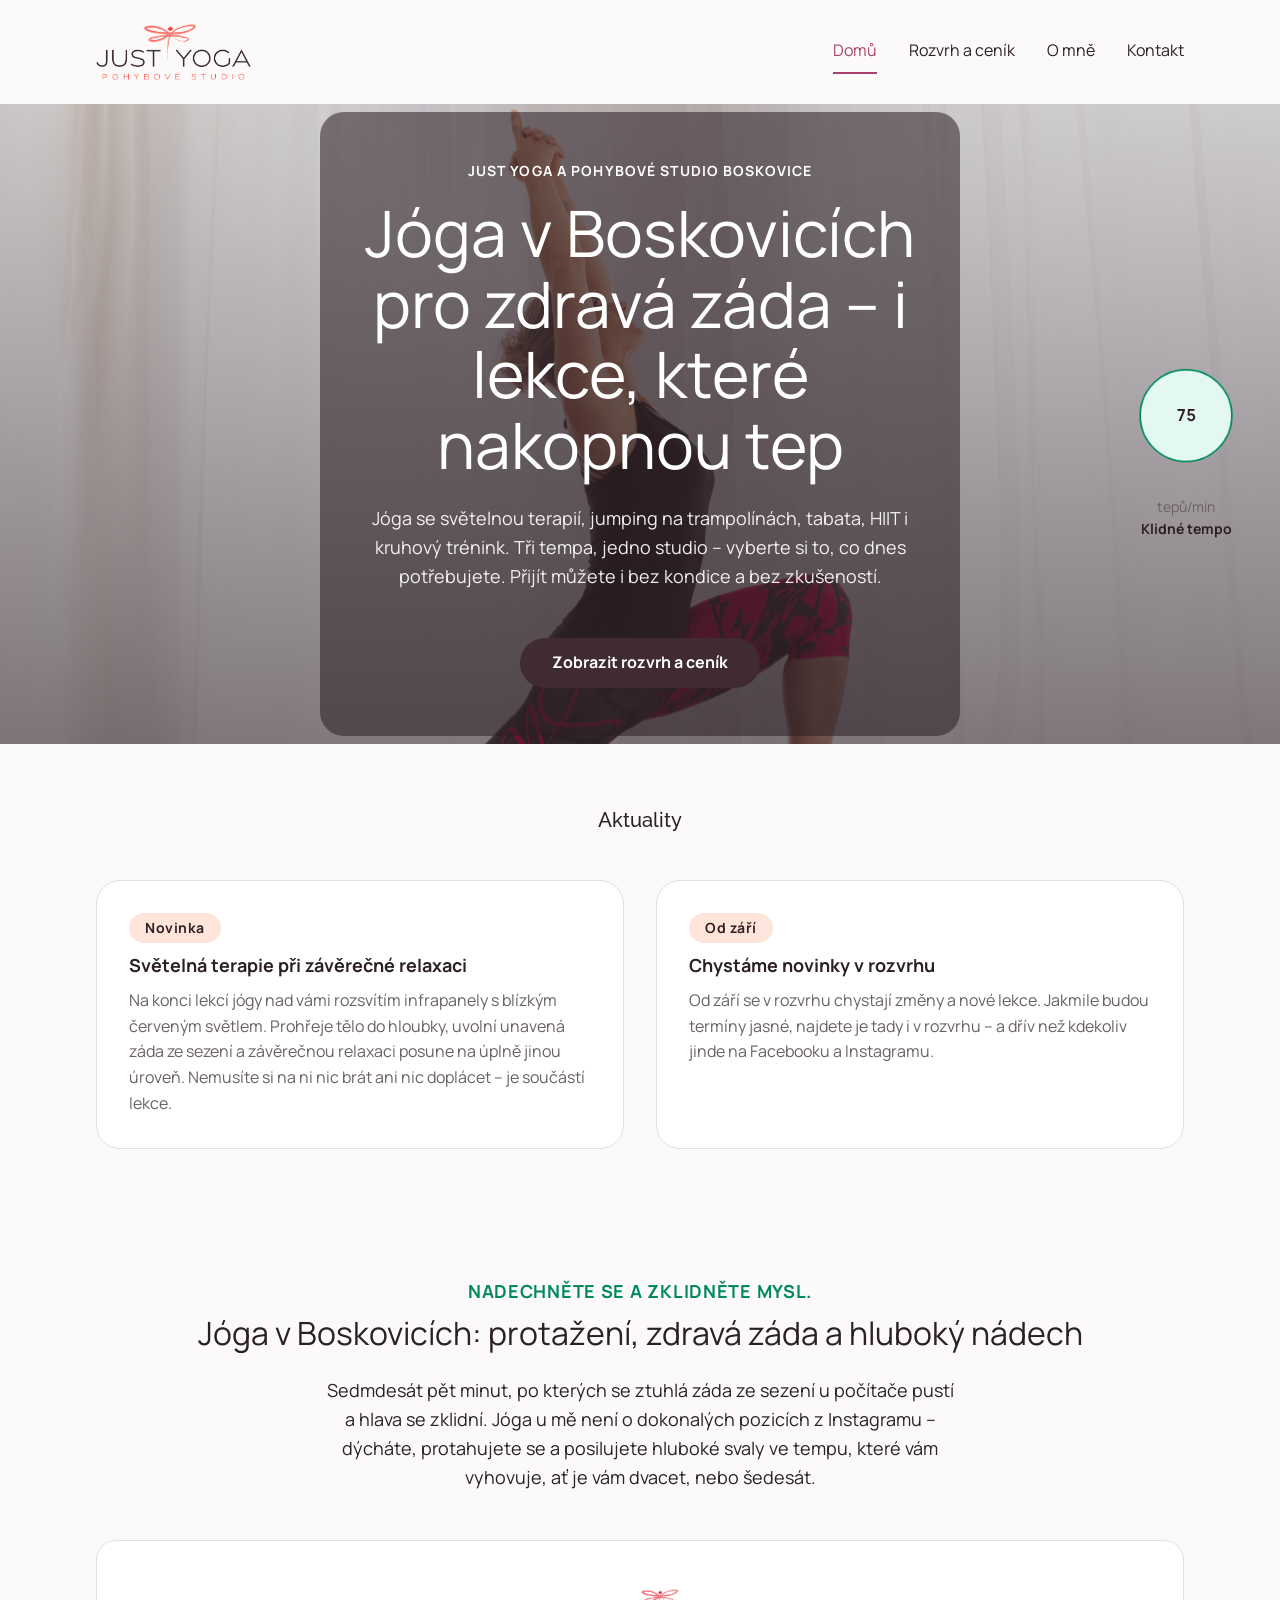
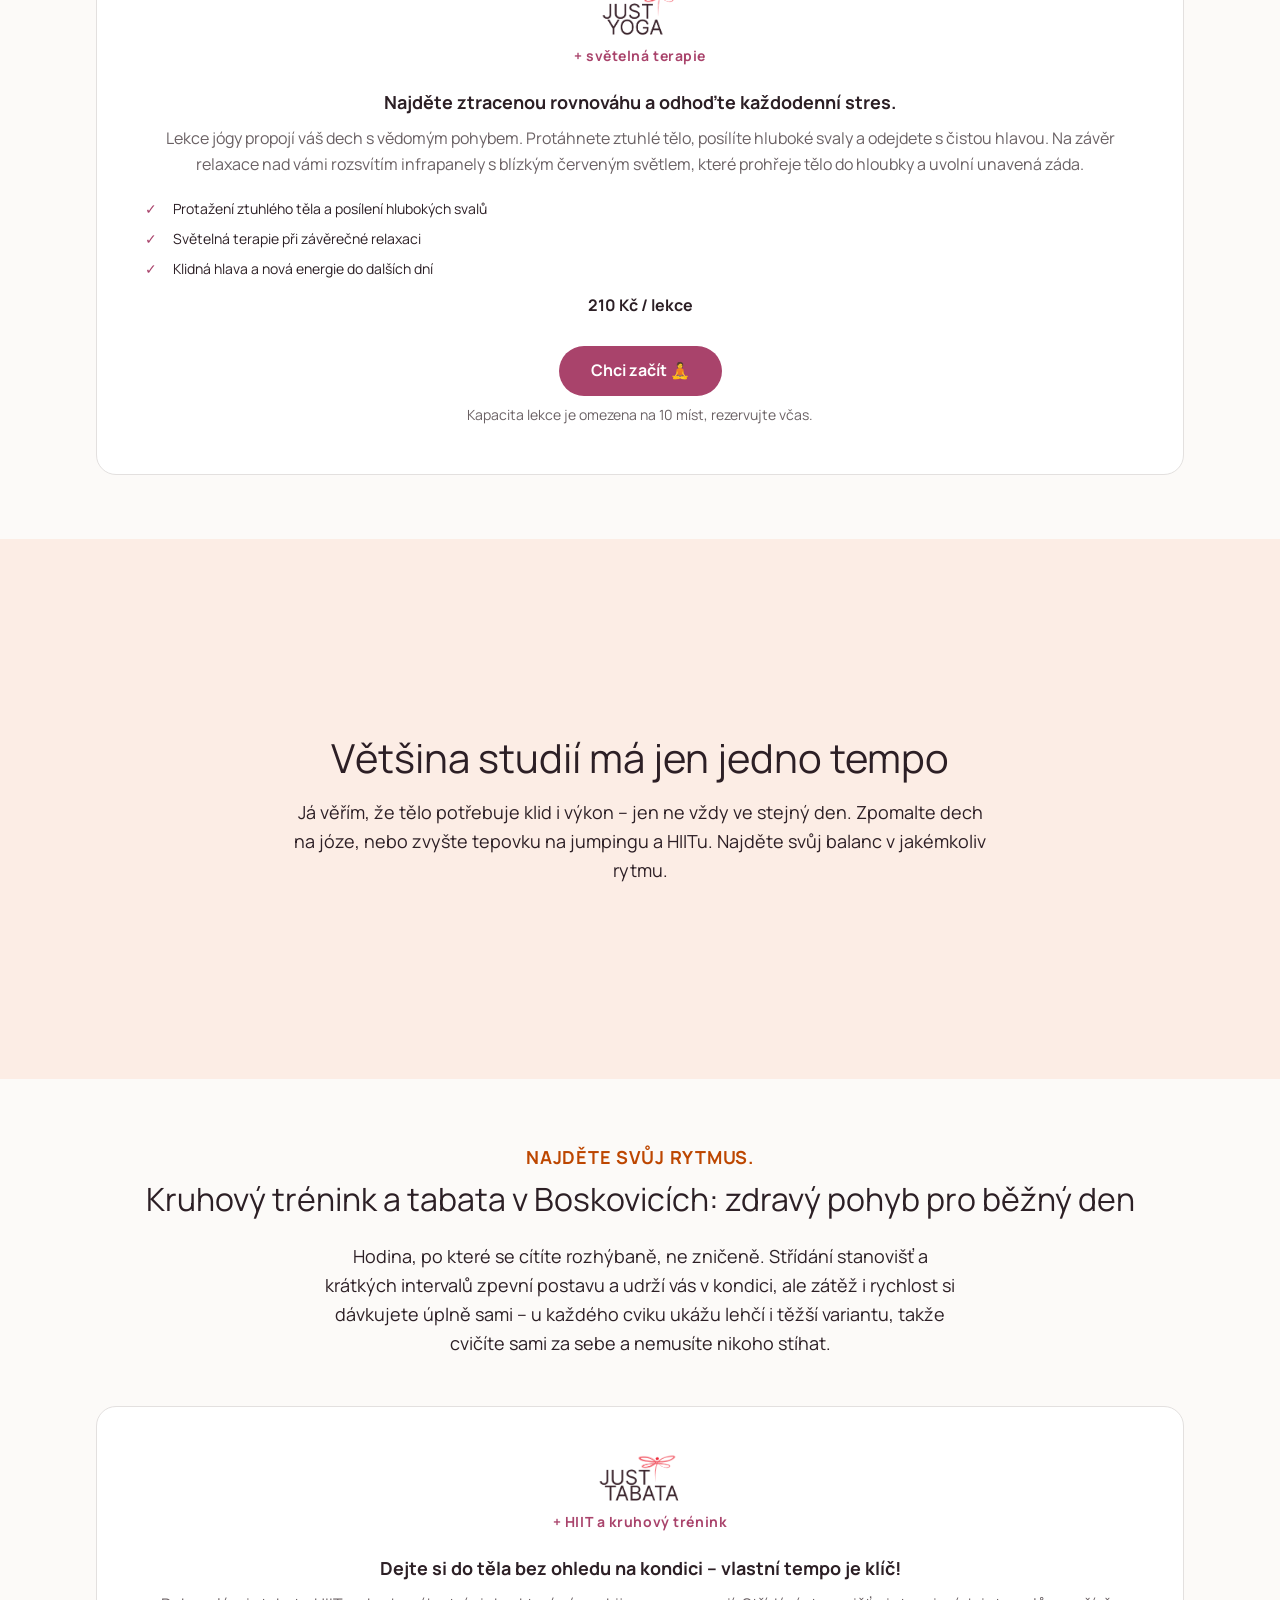
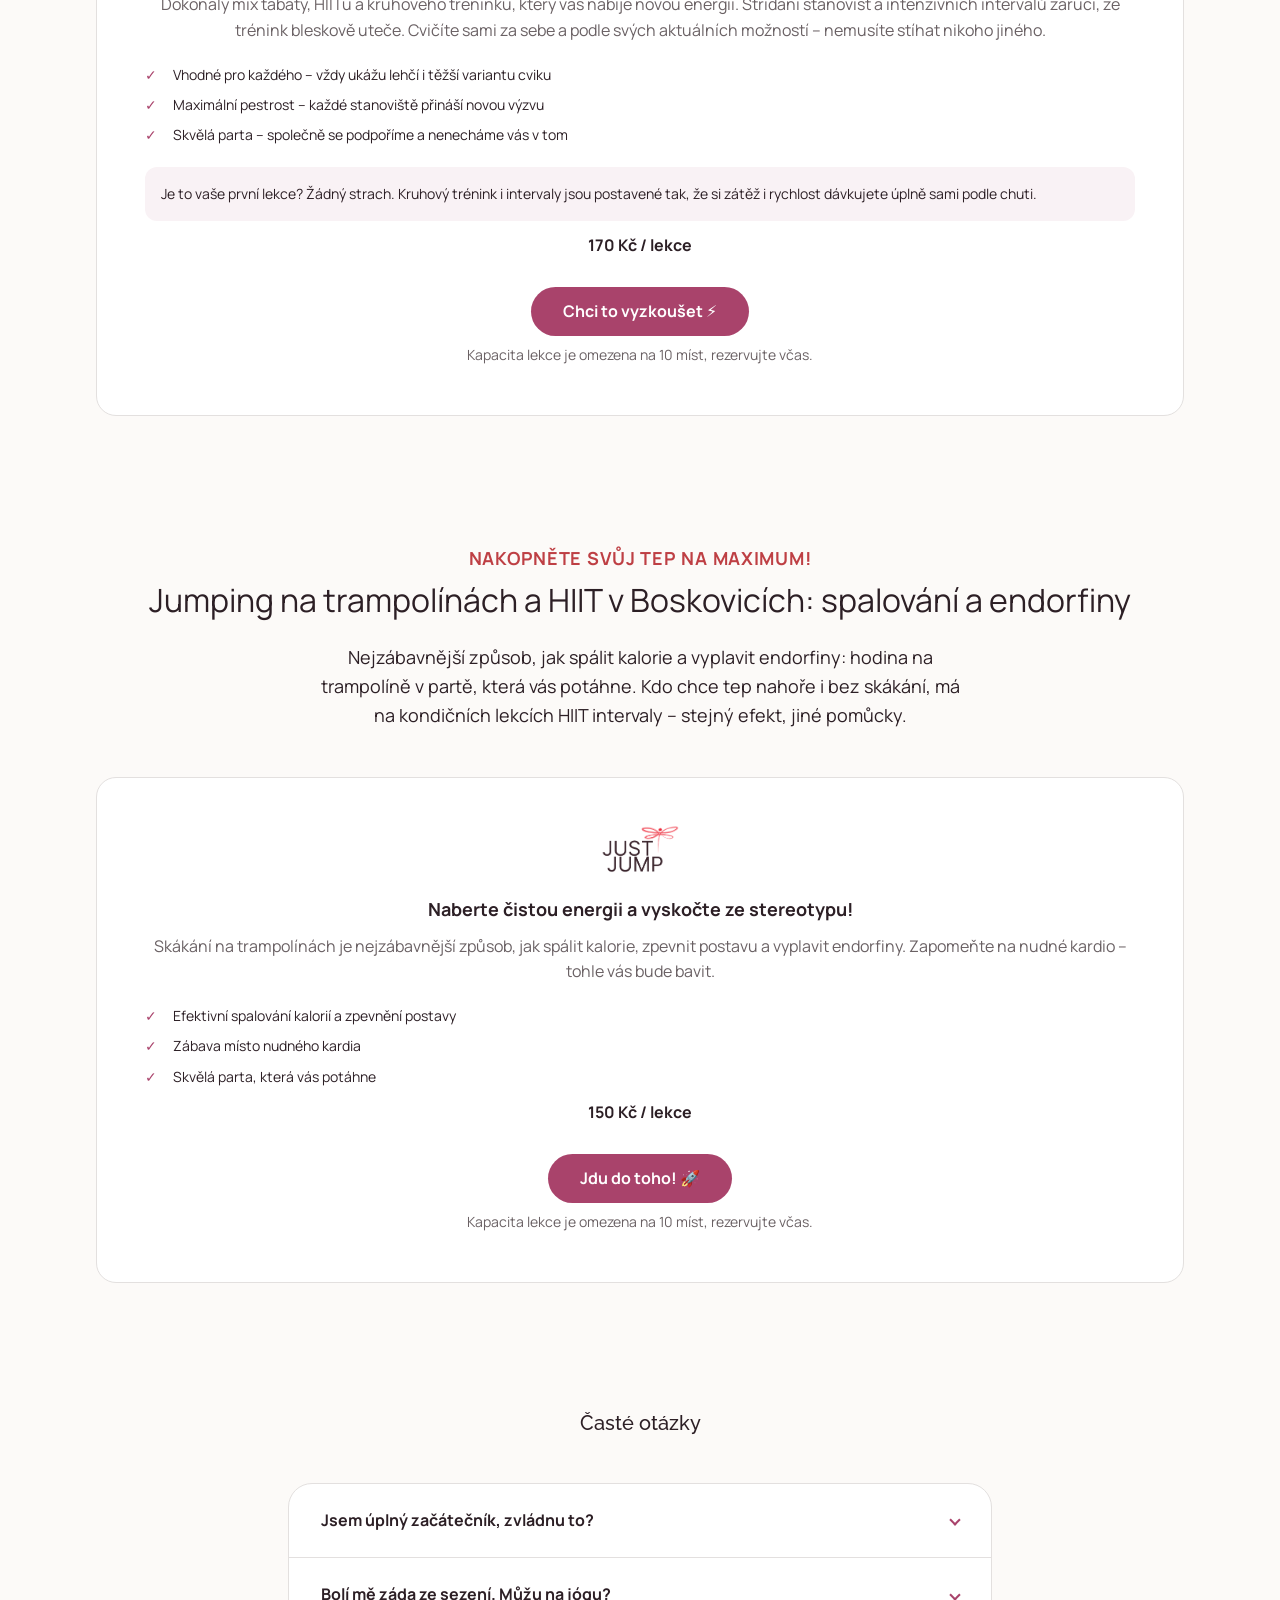
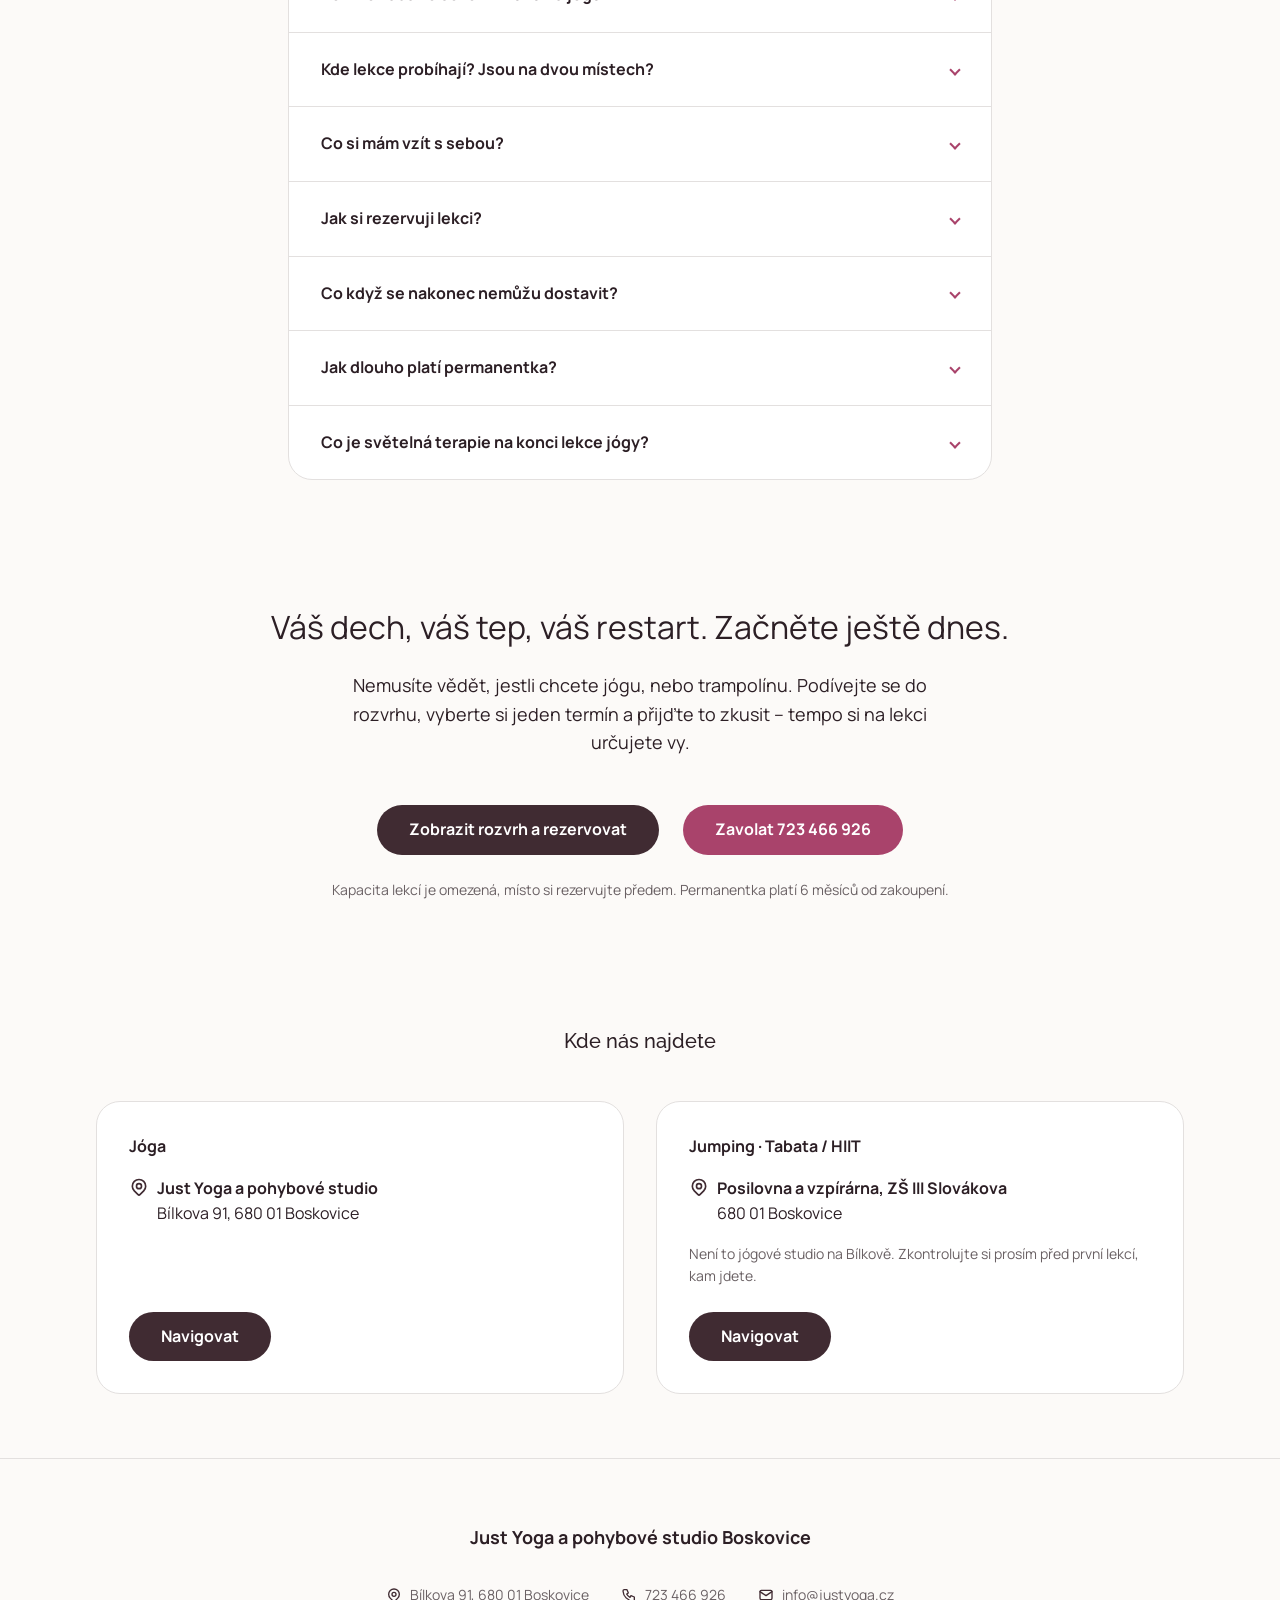
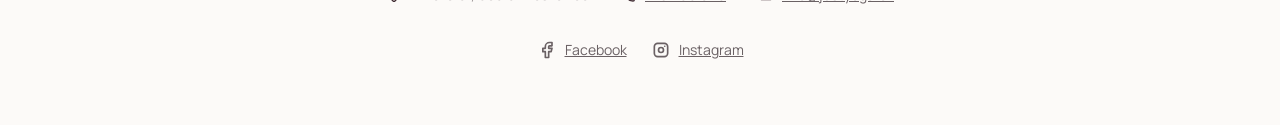
==== web/index.html @ 9da6299f "E2: náhledy pro sdílení, přepsané FAQ a popisné alt texty NÁHLEDY PRO SDÍLENÍ. Klientka je aktivní n" ====
<!DOCTYPE html>
<html lang="cs">
<head>
  <meta charset="UTF-8" />
  <meta name="viewport" content="width=device-width, initial-scale=1" />
  <title>Just Yoga Boskovice – Jóga, Jumping, Tabata</title>
  <meta name="description" content="Jóga se světelnou terapií, jumping na trampolínách, tabata, HIIT i kruhový trénink v Boskovicích. Lekce pro každou kondici i pro začátečníky." />
  <meta property="og:site_name" content="Just Yoga a pohybové studio Boskovice" />
  <!-- Náhled při sdílení. Klientka je aktivní na Facebooku i Instagramu
       a odkaz na web tam dosud vypadal jako holý text bez obrázku.
       og:image MUSÍ být absolutní URL — relativní Facebook ignoruje.
       ⚠️ PŘI NASAZENÍ: doména i cesta se změní (jako motiv skončí obrázek
       ve wp-content/themes/…, nebo se nahraje do Media Library).
       ⚠️ canonical a og:url tady schválně NEJSOU: finální slugy ve
       WordPressu nejsou známé (živý web má /rozvrh a /ceník zvlášť)
       a špatný canonical dokáže stránku vyřadit z indexu. Doplnit při
       nasazení spolu s 301 přesměrováním ze starých adres. -->
  <meta property="og:type" content="website" />
  <meta property="og:locale" content="cs_CZ" />
  <meta property="og:title" content="Just Yoga Boskovice – jóga, jumping a HIIT ve třech tempech" />
  <meta property="og:description" content="Tři tempa, jedno studio: jóga se světelnou terapií, jumping na trampolínách a HIIT v Boskovicích. Vyberte si podle toho, co dnes potřebujete." />
  <meta property="og:image" content="https://justyoga.cz/assets/images/og-default.png" />
  <meta property="og:image:width" content="1200" />
  <meta property="og:image:height" content="630" />
  <meta property="og:image:alt" content="Lenka Nahodilová v jógové pozici, logo Just Yoga Boskovice a tři tepové zóny" />
  <meta name="twitter:card" content="summary_large_image" />
  <link rel="icon" href="assets/images/favicon-32.png" sizes="32x32" type="image/png" />
  <link rel="icon" href="assets/images/favicon-512.png" sizes="512x512" type="image/png" />
  <link rel="apple-touch-icon" href="assets/images/apple-touch-icon.png" />
  <!-- Raleway 300 nese H1, tedy LCP text stránky. Bez preloadu ho prohlížeč
       objeví až po vyhodnocení CSS (měřeno: start ~49 ms). Dva soubory, ne
       jeden: české nadpisy potřebují latin i latin-ext subset. crossorigin
       je povinné i pro same-origin fonty — bez něj se preload zahodí
       a soubor se stáhne dvakrát. -->
  <link rel="preload" href="assets/fonts/raleway-latin-300-normal.woff2" as="font" type="font/woff2" crossorigin />
  <link rel="preload" href="assets/fonts/raleway-latin-ext-300-normal.woff2" as="font" type="font/woff2" crossorigin />
  <link rel="stylesheet" href="css/fonts.css" />
  <link rel="stylesheet" href="css/tokens.css" />
  <link rel="stylesheet" href="css/base.css" />
  <link rel="stylesheet" href="css/layout.css" />
  <script type="module" src="js/main.js"></script>
  <script type="module" src="js/seo.js"></script>
  <script type="module" src="js/pages/home.js"></script>
</head>
<body>
  <site-header></site-header>

  <!-- Homepage je scroll-story o třech tempech studia. Sekce s atributem
       data-hr-zone jsou přímé děti <main> a vyplňují ho beze zbytku, takže
       mezi zónami není mezera, ve které by tep "nebyl doma". Pořadí, tempa,
       barvy i texty zón žijí v js/data/zones.js — tady je jen kostra. -->
  <main id="main" tabindex="-1">
    <section class="zone" data-hr-zone="calm">
      <div class="hero">
        <img class="hero__image" src="assets/images/lenka-hero.jpg" alt="Lenka Nahodilová při cvičení jógy" />
        <div class="hero__scrim"></div>
        <div class="hero__content">
          <p class="hero__kicker">Just Yoga a pohybové studio Boskovice</p>
          <h1>Jóga v Boskovicích pro zdravá záda – i lekce, které nakopnou tep</h1>
          <p class="hero__tagline">
            Jóga se světelnou terapií, jumping na trampolínách, tabata, HIIT
            i kruhový trénink. Tři tempa, jedno studio – vyberte si to, co dnes
            potřebujete. Přijít můžete i bez kondice a bez zkušeností.
          </p>
          <cta-button href="rozvrh-cenik.html" label="Zobrazit rozvrh a ceník"></cta-button>
        </div>
      </div>

      <!-- Aktuality i časté otázky začínají skryté a odkrývá je
           js/pages/home.js, jen když pro ně existuje obsah (news.js / faq.js) —
           vyprázdnění dat tak nenechá na stránce osamocený nadpis. -->
      <section class="section page-shell" data-news-section hidden>
        <h3 class="section-heading">Aktuality</h3>
        <news-board data-news-board></news-board>
      </section>

      <div class="section page-shell zone__body">
        <p class="zone__slogan" data-zone-slogan></p>
        <h2 class="zone__heading" data-zone-heading></h2>
        <p class="zone__intro lede" data-zone-intro></p>
        <div class="activities-grid" data-zone-grid></div>
      </div>
    </section>

    <!-- Most. Tep tady poprvé zrychlí (75 → 100) a tenhle text vysvětlí,
         proč se kolečko dalo do pohybu — proto stojí přesně mezi klidnou
         a rozpohybovanou zónou, ne na konci stránky. -->
    <section class="zone zone--bridge" data-hr-zone="bridge">
      <div class="section page-shell zone__body">
        <h2 class="zone__heading zone__heading--bridge" data-zone-heading></h2>
        <p class="zone__body-text" data-zone-body></p>
      </div>
    </section>

    <section class="zone" data-hr-zone="move">
      <div class="section page-shell zone__body">
        <p class="zone__slogan" data-zone-slogan></p>
        <h2 class="zone__heading" data-zone-heading></h2>
        <p class="zone__intro lede" data-zone-intro></p>
        <div class="activities-grid" data-zone-grid></div>
      </div>
    </section>

    <section class="zone" data-hr-zone="burn">
      <div class="section page-shell zone__body">
        <p class="zone__slogan" data-zone-slogan></p>
        <h2 class="zone__heading" data-zone-heading></h2>
        <p class="zone__intro lede" data-zone-intro></p>
        <div class="activities-grid" data-zone-grid></div>
      </div>
    </section>

    <!-- Závěrečná zóna: tep se ustálí a stránka nabídne, co dělat dál.
         FAQ je tady schválně — odpovídá na námitky těsně před rezervací
         a zároveň dává doběhu tepu ze 170 dost prostoru, aby vypadal jako
         zklidnění, ne jako porucha. -->
    <section class="zone zone--cta" data-hr-zone="cta">
      <section class="section page-shell" data-faq-section hidden>
        <h3 class="section-heading">Časté otázky</h3>
        <faq-list data-faq-list></faq-list>
      </section>

      <div class="section page-shell zone__body cta-final">
        <h2 class="zone__heading" data-zone-heading></h2>
        <p class="zone__intro lede" data-zone-intro></p>
        <div class="cta-actions">
          <cta-button href="rozvrh-cenik.html" label="Zobrazit rozvrh a rezervovat"></cta-button>
          <cta-button data-cta-phone variant="accent"></cta-button>
        </div>
        <p class="section-note" data-cta-note></p>
      </div>

      <!-- Adresa a navigace přímo v závěrečném CTA, jak si přála klientka.
           Dvě karty proto, že studio má dvě místa — viz komentář
           v js/data/venues.js. -->
      <div class="section page-shell">
        <h3 class="section-heading">Kde nás najdete</h3>
        <studio-venues data-studio-venues></studio-venues>
      </div>
    </section>
  </main>

  <site-footer></site-footer>

  <!-- MUSÍ zůstat přímým potomkem <body>: position: fixed se zasekne uvnitř
       předka s transform, filter nebo contain, což je reálné riziko, jakmile
       tenhle web obalí WordPress motiv. Viz komentář v komponentě. -->
  <heart-rate-meter></heart-rate-meter>
</body>
</html>
---- web/css/fonts.css ----
/* Self-hosted brand fonts — Raleway (headings) + Manrope (body), as required
   by content/brandbook-lenka-web.json.

   Self-hosted rather than loaded from the Google Fonts CDN on purpose: no
   third-party request at runtime (no GDPR question about a font CDN seeing
   visitors' IPs), no render-blocking external hop, and it keeps working once
   the theme is dropped into WordPress. Files come from the @fontsource
   packages (v5.3.0), which repackage the official Google Fonts releases.

   Both `latin` and `latin-ext` subsets are declared for every weight:
   Czech diacritics (ř, ě, ů, č, š, ž, á, í, é) live in latin-ext, so
   dropping it would silently fall back to a system font for exactly the
   characters this site is full of. The browser downloads a subset only if
   the page actually uses characters from its unicode-range, so shipping
   both costs nothing on pages that don't need the extended one.

   Weights are limited to those the brandbook actually specifies —
   Raleway 300/400/500/600, Manrope 400/700. Adding a weight means adding
   the matching pair of files here, not restyling components. */

/* --- Raleway (headings) --------------------------------------------- */

@font-face {
  font-family: "Raleway";
  font-style: normal;
  font-weight: 300;
  font-display: swap;
  src: url(../assets/fonts/raleway-latin-300-normal.woff2) format("woff2");
  unicode-range: U+0000-00FF, U+0131, U+0152-0153, U+02BB-02BC, U+02C6, U+02DA, U+02DC, U+0304, U+0308, U+0329, U+2000-206F, U+20AC, U+2122, U+2191, U+2193, U+2212, U+2215, U+FEFF, U+FFFD;
}

@font-face {
  font-family: "Raleway";
  font-style: normal;
  font-weight: 300;
  font-display: swap;
  src: url(../assets/fonts/raleway-latin-ext-300-normal.woff2) format("woff2");
  unicode-range: U+0100-02BA, U+02BD-02C5, U+02C7-02CC, U+02CE-02D7, U+02DD-02FF, U+0304, U+0308, U+0329, U+1D00-1DBF, U+1E00-1E9F, U+1EF2-1EFF, U+2020, U+20A0-20AB, U+20AD-20C0, U+2113, U+2C60-2C7F, U+A720-A7FF;
}

@font-face {
  font-family: "Raleway";
  font-style: normal;
  font-weight: 400;
  font-display: swap;
  src: url(../assets/fonts/raleway-latin-400-normal.woff2) format("woff2");
  unicode-range: U+0000-00FF, U+0131, U+0152-0153, U+02BB-02BC, U+02C6, U+02DA, U+02DC, U+0304, U+0308, U+0329, U+2000-206F, U+20AC, U+2122, U+2191, U+2193, U+2212, U+2215, U+FEFF, U+FFFD;
}

@font-face {
  font-family: "Raleway";
  font-style: normal;
  font-weight: 400;
  font-display: swap;
  src: url(../assets/fonts/raleway-latin-ext-400-normal.woff2) format("woff2");
  unicode-range: U+0100-02BA, U+02BD-02C5, U+02C7-02CC, U+02CE-02D7, U+02DD-02FF, U+0304, U+0308, U+0329, U+1D00-1DBF, U+1E00-1E9F, U+1EF2-1EFF, U+2020, U+20A0-20AB, U+20AD-20C0, U+2113, U+2C60-2C7F, U+A720-A7FF;
}

@font-face {
  font-family: "Raleway";
  font-style: normal;
  font-weight: 500;
  font-display: swap;
  src: url(../assets/fonts/raleway-latin-500-normal.woff2) format("woff2");
  unicode-range: U+0000-00FF, U+0131, U+0152-0153, U+02BB-02BC, U+02C6, U+02DA, U+02DC, U+0304, U+0308, U+0329, U+2000-206F, U+20AC, U+2122, U+2191, U+2193, U+2212, U+2215, U+FEFF, U+FFFD;
}

@font-face {
  font-family: "Raleway";
  font-style: normal;
  font-weight: 500;
  font-display: swap;
  src: url(../assets/fonts/raleway-latin-ext-500-normal.woff2) format("woff2");
  unicode-range: U+0100-02BA, U+02BD-02C5, U+02C7-02CC, U+02CE-02D7, U+02DD-02FF, U+0304, U+0308, U+0329, U+1D00-1DBF, U+1E00-1E9F, U+1EF2-1EFF, U+2020, U+20A0-20AB, U+20AD-20C0, U+2113, U+2C60-2C7F, U+A720-A7FF;
}

@font-face {
  font-family: "Raleway";
  font-style: normal;
  font-weight: 600;
  font-display: swap;
  src: url(../assets/fonts/raleway-latin-600-normal.woff2) format("woff2");
  unicode-range: U+0000-00FF, U+0131, U+0152-0153, U+02BB-02BC, U+02C6, U+02DA, U+02DC, U+0304, U+0308, U+0329, U+2000-206F, U+20AC, U+2122, U+2191, U+2193, U+2212, U+2215, U+FEFF, U+FFFD;
}

@font-face {
  font-family: "Raleway";
  font-style: normal;
  font-weight: 600;
  font-display: swap;
  src: url(../assets/fonts/raleway-latin-ext-600-normal.woff2) format("woff2");
  unicode-range: U+0100-02BA, U+02BD-02C5, U+02C7-02CC, U+02CE-02D7, U+02DD-02FF, U+0304, U+0308, U+0329, U+1D00-1DBF, U+1E00-1E9F, U+1EF2-1EFF, U+2020, U+20A0-20AB, U+20AD-20C0, U+2113, U+2C60-2C7F, U+A720-A7FF;
}

/* --- Manrope (body / UI) -------------------------------------------- */

@font-face {
  font-family: "Manrope";
  font-style: normal;
  font-weight: 400;
  font-display: swap;
  src: url(../assets/fonts/manrope-latin-400-normal.woff2) format("woff2");
  unicode-range: U+0000-00FF, U+0131, U+0152-0153, U+02BB-02BC, U+02C6, U+02DA, U+02DC, U+0304, U+0308, U+0329, U+2000-206F, U+20AC, U+2122, U+2191, U+2193, U+2212, U+2215, U+FEFF, U+FFFD;
}

@font-face {
  font-family: "Manrope";
  font-style: normal;
  font-weight: 400;
  font-display: swap;
  src: url(../assets/fonts/manrope-latin-ext-400-normal.woff2) format("woff2");
  unicode-range: U+0100-02BA, U+02BD-02C5, U+02C7-02CC, U+02CE-02D7, U+02DD-02FF, U+0304, U+0308, U+0329, U+1D00-1DBF, U+1E00-1E9F, U+1EF2-1EFF, U+2020, U+20A0-20AB, U+20AD-20C0, U+2113, U+2C60-2C7F, U+A720-A7FF;
}

@font-face {
  font-family: "Manrope";
  font-style: normal;
  font-weight: 700;
  font-display: swap;
  src: url(../assets/fonts/manrope-latin-700-normal.woff2) format("woff2");
  unicode-range: U+0000-00FF, U+0131, U+0152-0153, U+02BB-02BC, U+02C6, U+02DA, U+02DC, U+0304, U+0308, U+0329, U+2000-206F, U+20AC, U+2122, U+2191, U+2193, U+2212, U+2215, U+FEFF, U+FFFD;
}

@font-face {
  font-family: "Manrope";
  font-style: normal;
  font-weight: 700;
  font-display: swap;
  src: url(../assets/fonts/manrope-latin-ext-700-normal.woff2) format("woff2");
  unicode-range: U+0100-02BA, U+02BD-02C5, U+02C7-02CC, U+02CE-02D7, U+02DD-02FF, U+0304, U+0308, U+0329, U+1D00-1DBF, U+1E00-1E9F, U+1EF2-1EFF, U+2020, U+20A0-20AB, U+20AD-20C0, U+2113, U+2C60-2C7F, U+A720-A7FF;
}
---- web/css/tokens.css ----
/* Design tokens — single source of truth for color, spacing, type.
   Values taken from the client's brandbook (content/brandbook-lenka-web.json,
   exported from Figma). Change values here only — components read var(--...),
   nothing hardcodes colors/spacing/radii/breakpoints elsewhere. */
:root {
  /* Color — brand palette, straight from the brandbook. These are the raw
     named values; the functional aliases below are what components use, so
     re-pointing a role (e.g. which color a button takes) is a one-line
     change here and never a hunt through components. */
  --color-white: #ffffff;
  --color-coral: #e86667; /* logo.primary */
  --color-coral-dark: #e44443; /* logo.red2 */
  --color-plum: #402b32; /* logo.dark */
  --color-berry: #a9436b; /* main.berry — "brand accent" per brandbook */
  --color-mint: #51d3a7; /* main.mint */
  --color-yellow: #ffd47d; /* main.yellow */
  --color-blush: #ffe8e8; /* secondary.blush */
  --color-linen: #ffe5d9; /* secondary.linen */
  --color-peach: #ffac86; /* main.peach — z brandbooku, dosud nepromovaný na token */

  /* Color — functional (aliases used by components) */
  --color-bg: #fcfaf8; /* brandbook: warm off-white background */
  /* Cards sit on the warm off-white page background. Plain white reads as
     a raised surface against it even with shadows switched off (see the
     Elevation block below) — the brandbook mandates a flat, shadowless look. */
  --color-surface: var(--color-white);
  /* Subtle tint derived directly from --color-surface (not a standalone
     hex) — used to alternate blocks of rows that belong together, e.g.
     one day's lessons in the schedule table. Deriving from the surface
     itself keeps it recognizably the same surface as elsewhere, just a few
     percent darker, rather than a different hue. */
  --color-surface-alt: color-mix(in srgb, var(--color-surface), var(--color-text) 4%);
  --color-text: #2c1f25; /* brandbook: text / darkSurface */
  /* Muted text and borders are mixed from the brand's own text + background
     rather than being separate greys — they stay in the warm plum family
     instead of drifting to a neutral grey that fights the palette.

     The background share is 30 %, and that number is measured, not chosen
     by eye. This token carries real content — lesson taglines, lesson
     venues, pass prices, form field labels and the whole footer — so it
     must clear WCAG AA (4.5:1) against EVERY surface it sits on, and the
     tinted lesson cards are far darker than the page:

        share   color     worst surface (karta Tabata #f3e5ea)
        45 %    #8a8284   3.08  ✗   <- what it used to be
        35 %    #756c6f   4.18  ✗
        32 %    #6f6569   4.60  ✓   first passing value
        30 %    #6a6164   4.90  ✓   <- chosen, keeps headroom
        25 %    #60565a   5.79  ✓

     Measured against 7 surfaces (page, white card, all three lesson-card
     tints, linen badge, blush) with the project's headless-Chrome canvas
     method. If this value changes, re-measure — do not eyeball it. */
  --color-text-muted: color-mix(in srgb, var(--color-text), var(--color-bg) 30%);
  --color-border: color-mix(in srgb, var(--color-text) 12%, var(--color-bg));
  /* A deliberately heavier edge for the one surface that genuinely floats
     over page content (the mobile nav panel) — the flat brand has no
     shadows, so that panel needs a visible outline to read as an overlay.
     It used to borrow --color-text-muted, which tied the panel's look to a
     text-contrast decision: darkening the text for WCAG also redrew the
     navigation. Same value as that token had before, now with its own
     name and its own reason to change. */
  --color-border-strong: color-mix(in srgb, var(--color-text) 55%, var(--color-bg));
  /* Primary = plum, accent = berry. Both are deliberately dark enough to
     carry white label text at WCAG AA (plum ~13:1, berry ~6.4:1). Coral is
     the logo/decorative color only — at ~3.3:1 against white it must never
     be used as a filled button or as text. */
  --color-primary: var(--color-plum);
  --color-primary-dark: color-mix(in srgb, var(--color-plum), #000 25%);
  --color-primary-contrast: var(--color-white);
  --color-accent: var(--color-berry);
  --color-accent-dark: color-mix(in srgb, var(--color-berry), #000 18%);

  /* Color — lesson type (rozvrh/ceník cards). Hues come straight from the
     brandbook's main palette — green/yellow/purple as the client asked, no
     invented colors.

     Each type needs the hue at two very different jobs, so it gets two
     tokens: "-bg" tints the card (the pastel is exactly right there), while
     the bare token colors the icon next to the lesson name and must stay
     legible on a near-white card. The palette's lightness varies enormously
     (yellow #ffd47d is almost invisible as an icon, berry #a9436b is already
     dark), so a single mix percentage can't serve all three. Relative color
     syntax pins them to one perceptual lightness instead: same hue, uniform
     contrast, one formula rather than three hand-tuned shades. */
  /* Zdrojové odstíny typů lekcí jsou zároveň barvy tří tepových zón na
     homepage (viz js/data/zones.js) — jedna paleta pro obojí, aby tepometr
     svítil přesně tou barvou, kterou má karta lekce, a nevznikla čtvrtá
     sada barev. Přiřazení vychází ze zadání klientky, kde jóga je klid,
     kondiční lekce střední tempo a jumping maximum:

        jóga     mint      klid,   ~75 tepů
        tabata   oranžová  rytmus, 100–120 tepů
        jumping  korál     maximum, 150–170 tepů

     Oranžovou brandbook nemá. Není proto vymyšlená: je to brandbookový
     peach dotlačený na plnou saturaci stejnou technikou relativní barvy,
     jakou používají ikony níž. Samotný --color-yellow (#ffd47d) by v této
     roli nefungoval, na off-white pozadí je prakticky nevidět. */
  --color-zone-move: oklch(from var(--color-peach) 0.72 0.17 h);

  --type-icon-lightness: 0.55;
  --color-type-joga: oklch(from var(--color-mint) var(--type-icon-lightness) c h);
  --color-type-joga-bg: color-mix(in srgb, var(--color-mint) 14%, var(--color-surface));
  --color-type-jumping: oklch(from var(--color-coral) var(--type-icon-lightness) c h);
  --color-type-jumping-bg: color-mix(in srgb, var(--color-coral) 14%, var(--color-surface));
  --color-type-tabata: oklch(from var(--color-zone-move) var(--type-icon-lightness) c h);
  --color-type-tabata-bg: color-mix(in srgb, var(--color-zone-move) 14%, var(--color-surface));

  /* Typography — brand fonts, self-hosted in css/fonts.css (no CDN request).
     System stack stays as the fallback so text is readable if a woff2 fails
     to load. Weight usage rules from the brandbook are applied in base.css. */
  --font-body: "Manrope", system-ui, -apple-system, "Segoe UI", Roboto, sans-serif;
  --font-heading: "Raleway", var(--font-body);
  --font-size-sm: 0.875rem;
  --font-size-base: 1rem;
  --font-size-lg: 1.125rem;
  --font-size-xl: 1.25rem;
  --font-size-2xl: 2rem;
  --font-size-3xl: 2.5rem;
  --font-size-hero: 4rem;
  --line-height-base: 1.6;

  /* Spacing scale */
  --space-1: 0.25rem;
  --space-2: 0.5rem;
  --space-3: 1rem;
  --space-4: 1.5rem;
  --space-5: 2rem;
  --space-6: 3rem;
  --space-7: 4rem;
  --space-8: clamp(4rem, 8vw, 8rem);

  /* Focus ring — jeden vzhled pro celý web. Dřív byl `outline: 2px solid
     var(--color-primary)` ručně opsaný na pěti místech (layout.css,
     faq-list, schedule-widget a dvakrát site-nav), zatímco cta-button —
     nejpoužívanější interaktivní prvek webu — ho neměl vůbec: měl jen
     posun o 1 px a box-shadow, který je v plochém brandu `none`, takže
     klávesnicový uživatel neviděl na tlačítku nic.
     Offset je zvlášť, protože prvky uvnitř `overflow: hidden` (řádky FAQ)
     potřebují prstenec dovnitř, tedy zápornou hodnotu. */
  --focus-ring-width: 2px;
  --focus-ring-color: var(--color-primary);
  --focus-ring-offset: 2px;

  /* Shape */
  --radius-sm: 0.5rem;
  --radius-md: 0.75rem;
  --radius-lg: 1rem;
  --radius-xl: 1.25rem;
  --radius-2xl: 1.5rem;
  --radius-full: 9999px;

  /* Elevation — the brandbook specifies "shadows: none", so the whole site
     is flat: surfaces are separated by the white-on-off-white contrast and
     the 1px border every card already has, not by depth. The tokens stay
     (rather than stripping box-shadow from a dozen components) so elevation
     remains one switch: this is the single place that decides the site is
     flat, and the only place to change if that decision ever reverses.
     The one genuinely floating surface — the mobile nav panel — separates
     itself with a stronger border in site-nav.js instead. */
  --shadow-sm: none;
  --shadow-md: none;
  --shadow-lg: none;

  /* Motion */
  --transition-fast: 150ms ease;
  --transition-base: 300ms ease;
  --transition-slow: 500ms ease;

  /* Layout */
  --content-max-width: 72rem;
  /* Rendered height of the sticky site header. Content-driven estimate
     (header padding 2×space-4 + logo height), not measured live — single
     source for every offset that must clear the header: anchor
     scroll-margin-top and sticky table headers. */
  --header-height-estimate: 5.75rem;
}

/* Stav tepometru (js/components/heart-rate-meter.js). Registrace je tady,
   a ne v komponentě, protože @property je vždy záležitost dokumentu —
   uvnitř shadow rootu by se ignorovala.

   Registrovat je potřeba proto, že obě hodnoty vstupují do calc() a mají
   plynule přecházet; neregistrovaná custom property je pro prohlížeč jen
   text, takže by v calc() selhala a nedala se animovat.

   inherits: true je podstatné — hodnotu zapisuje JS na hostitele
   <heart-rate-meter> a musí projít dovnitř jeho shadow rootu k prvkům,
   které ji používají. S inherits: false by tam tiše nedorazila.

   initial-value je zároveň podoba tepometru, když scroll vůbec neběží
   (vypnutý JS, prefers-reduced-motion): kolečko střední velikosti
   v barvě cílové zóny. */
@property --hrm-progress {
  syntax: "<number>";
  inherits: true;
  initial-value: 0.55;
}
@property --hrm-mix {
  syntax: "<number>";
  inherits: true;
  initial-value: 1;
}

/* Single documented breakpoint — reuse this exact value (768px) in every
   @media query in this project instead of introducing new arbitrary ones.

   Two spellings, and they are NOT interchangeable:
     desktop and up  →  @media (min-width: 768px)
     below desktop   →  @media (width < 768px)
   The second one used to be written as `max-width: 768px`, which overlaps
   the first one: at a viewport of exactly 768px BOTH queries matched and
   their rules competed (worst case was schedule-widget.js, which contains
   both). `width < 768px` is the exact complement of `min-width: 768px`, so
   every viewport matches precisely one of them — and it says so without a
   767.98px fudge value that would look like a second breakpoint. */

@media (min-width: 768px) {
  :root {
    /* Desktop header is taller (larger logo, same padding). */
    --header-height-estimate: 6.5rem;
  }
}

@media (prefers-reduced-motion: reduce) {
  :root {
    --transition-fast: 0ms;
    --transition-base: 0ms;
    --transition-slow: 0ms;
  }
}
---- web/css/base.css ----
*,
*::before,
*::after {
  box-sizing: border-box;
}

html,
body {
  margin: 0;
  padding: 0;
}

body {
  background: var(--color-bg);
  color: var(--color-text);
  font-family: var(--font-body);
  font-size: var(--font-size-base);
  line-height: var(--line-height-base);
}

/* Heading weights follow the brandbook's usage rules for Raleway, which are
   size-dependent rather than level-dependent: Light (300) is specified for
   "28px and above only", because the thin cut turns fragile at small sizes.
   So h1/h2 (40px/32px) get 300 for the elegant look, while h3 (20px) drops
   to Medium (500), where readability wins over elegance. */
h1,
h2,
h3,
h4 {
  font-family: var(--font-heading);
  line-height: 1.2;
  margin: 0 0 var(--space-4);
  color: var(--color-text);
  overflow-wrap: break-word;
}

h1 {
  font-size: var(--font-size-3xl);
  font-weight: 300;
}
h2 {
  font-size: var(--font-size-2xl);
  font-weight: 300;
}
h3 {
  font-size: var(--font-size-xl);
  font-weight: 500;
}
h4 {
  font-weight: 500;
}

p {
  margin: 0 0 var(--space-4);
}

/* Berry rather than the (darker) primary: --color-primary-dark sits so close
   to --color-text that links would be told apart only by their underline.
   Berry is the palette's interactive color — same one the Rezervovat buttons
   use — and clears AA on the page background at ~5.7:1. */
a {
  color: var(--color-accent);
}

img {
  max-width: 100%;
  display: block;
}

ul {
  margin: 0;
  padding: 0;
}

.page-shell {
  max-width: var(--content-max-width);
  margin: 0 auto;
  padding: 0 var(--space-5);
}

.section {
  /* padding-block only sets top/bottom — plain `padding` here would zero
     out the left/right padding .page-shell sets on the same element,
     since both are shorthands touching all four sides and only the one
     declared later in the cascade would win. */
  padding-block: var(--space-7);
}

/* Page H1 centered on its own (not inside an already-centered layout like
   .hero) — reused across every page whose heading should sit mid-page. */
.page-heading {
  text-align: center;
}

/* Enlarged, centered intro paragraph directly under a .page-heading —
   still a <p>, not another heading level, so it doesn't compete with the
   page's real <h2> section titles below it. */
.lede {
  font-size: var(--font-size-lg);
  text-align: center;
  max-width: 40rem;
  margin-inline: auto;
}

.visually-hidden {
  position: absolute;
  width: 1px;
  height: 1px;
  overflow: hidden;
  clip: rect(0 0 0 0);
  white-space: nowrap;
}

/* Generic "boxed content" look, reused by plain light-DOM page markup
   (e.g. kontakt.html's two contact/form blocks). Same visual language as
   the Shadow-DOM .card rules in activity-card.js and pricing-cards.js —
   Shadow DOM can't share a CSS class across its boundary, so this is the
   light-DOM counterpart of that same recipe rather than a new one. */
.card {
  background: var(--color-surface);
  border: 1px solid var(--color-border);
  border-radius: var(--radius-lg);
  box-shadow: var(--shadow-sm);
  padding: var(--space-5);
}

/* Light-DOM counterpart of <cta-button>'s .primary look, for cases that
   need a real <button> (e.g. a form submit control) rather than a link —
   <cta-button> renders an <a> and isn't appropriate for triggering native
   form submission/validation. Same tokens as cta-button.js's .primary. */
.btn {
  display: block;
  width: 100%;
  box-sizing: border-box;
  padding: var(--space-3) var(--space-5);
  border: none;
  border-radius: var(--radius-lg);
  background: var(--color-primary);
  color: var(--color-primary-contrast);
  font: inherit;
  /* Buttons are headings-font per the brandbook (Raleway), SemiBold 600 —
     the weight it reserves for emphasis like CTAs and prices. */
  font-family: var(--font-heading);
  font-weight: 600;
  cursor: pointer;
  transition: transform var(--transition-fast), box-shadow var(--transition-fast),
    background var(--transition-fast);
}

.btn:hover,
.btn:focus-visible {
  background: var(--color-primary-dark);
  transform: translateY(-1px);
  box-shadow: var(--shadow-sm);
}

/* Prstenec zvlášť od hover stavu výše: posun o 1 px focus neoznačí
   a --shadow-sm je v plochém brandu `none`, takže samotný hover efekt
   nebyl pro klávesnici viditelný. Stejný problém měl cta-button. */
.btn:focus-visible {
  outline: var(--focus-ring-width) solid var(--focus-ring-color);
  outline-offset: var(--focus-ring-offset);
}
---- web/css/layout.css ----
/* Page-level composition (light-DOM layout only).
   Each <component> owns its own look via Shadow DOM — this file never
   restyles inside a component, only arranges things on the page. */

/* ============================================================
   SCROLL-STORY ZÓNY (homepage)
   ============================================================
   Každá zóna odpovídá jednomu tempu (viz js/data/zones.js) a tepometr
   nad ní svítí odpovídající barvou. Barva se sem propisuje jediným
   tokenem --zone-accent, takže přidání zóny je jeden řádek. */

[data-hr-zone="calm"] { --zone-accent: var(--color-mint); }
[data-hr-zone="bridge"] { --zone-accent: var(--color-zone-move); }
[data-hr-zone="move"] { --zone-accent: var(--color-zone-move); }
[data-hr-zone="burn"] { --zone-accent: var(--color-coral); }
[data-hr-zone="cta"] { --zone-accent: var(--color-berry); }

.zone {
  /* svh, ne vh: mobilní vh se při skrytí adresního řádku mění, což by
     vyvolalo přeměření zón a skok v tepu. A min-height vůbec proto, že
     s prázdnými Aktualitami nebo FAQ by zóna zkolabovala a tep by přes ni
     přeletěl, aniž by si ho někdo všiml. */
  min-height: 60svh;
  /* Zóny na sebe musí navazovat bez mezery, jinak by mezi nimi tep neměl
     kam patřit — vertikální rytmus proto dělá vnitřní .section, ne margin
     mezi sekcemi. */
  display: flow-root;
}

.zone__body {
  display: flex;
  flex-direction: column;
}

/* Slogan od klientky. Stojí NAD nadpisem a není to nadpis — je to tagline,
   proto <p>. Barva je ztmavená varianta odstínu zóny stejnou formulí,
   jakou používají ikony lekcí: surová barva zóny má na off-white pozadí
   kolem 2:1 a jako text by byla nečitelná. */
.zone__slogan {
  margin: 0 0 var(--space-2);
  text-align: center;
  font-family: var(--font-heading);
  font-weight: 600;
  font-size: var(--font-size-lg);
  letter-spacing: 0.04em;
  text-transform: uppercase;
  color: oklch(from var(--zone-accent) var(--type-icon-lightness) c h);
}

.zone__heading {
  text-align: center;
  margin-bottom: var(--space-4);
}

.zone__intro {
  margin: 0 auto var(--space-6);
  text-align: center;
}

/* --- most ---------------------------------------------------------------
   Přechod z klidu do pohybu. Tónované pozadí ho odliší od produktových
   zón kolem: není to nabídka, je to vysvětlení. */
.zone--bridge {
  background: color-mix(in srgb, var(--zone-accent) 10%, var(--color-bg));
  display: flex;
  align-items: center;
}

.zone__heading--bridge {
  font-size: var(--font-size-3xl);
  margin-bottom: var(--space-3);
}

.zone__body-text {
  max-width: 44rem;
  margin: 0 auto;
  text-align: center;
  font-size: var(--font-size-lg);
}

/* Odkrytí textu mostu v okamžiku, kdy tep poprvé zrychlí. Třídu
   .is-revealable přidává až JS (js/pages/home.js), takže bez JS je text
   normálně vidět — kdyby opacity: 0 žila v CSS natvrdo, zmizel by úplně. */
.zone.is-revealable .zone__heading--bridge,
.zone.is-revealable .zone__body-text {
  opacity: 0;
  translate: 0 var(--space-4);
  transition: opacity var(--transition-slow), translate var(--transition-slow);
}

.zone.is-revealable.is-revealed .zone__heading--bridge,
.zone.is-revealable.is-revealed .zone__body-text {
  opacity: 1;
  translate: 0 0;
}

/* --- závěrečné CTA ---------------------------------------------------- */

/* Vyšší než ostatní zóny, a to z měřeného důvodu: tep tady dojíždí ze 170
   na ustálených 96, což je nejdelší změna na celé stránce. Když jsou FAQ
   dočasně bez obsahu, zóna se zkrátí a doběh se zrychlí na 0,32 tepu za
   pixel scrollu — na hranici toho, co ještě působí plynule. Vlastní
   min-height drží plynulost i s prázdným obsahem. */
.zone--cta {
  min-height: 80svh;
}

.cta-final {
  align-items: center;
}

.cta-actions {
  display: flex;
  flex-wrap: wrap;
  justify-content: center;
  gap: var(--space-4);
}

.hero {
  position: relative;
  display: flex;
  align-items: center;
  justify-content: center;
  min-height: 32rem;
  text-align: center;
  overflow: hidden;
  color: var(--color-white);
}

.hero__image {
  position: absolute;
  inset: 0;
  width: 100%;
  height: 100%;
  object-fit: cover;
  object-position: center 20%;
}

/* Darkening wash so white hero text stays readable over the photo. Mixed
   from --color-text rather than a hardcoded grey (it used to repeat the old
   charcoal literal), so the scrim follows the brand's dark tone instead of
   drifting to a neutral that fights the warm palette. */
.hero__scrim {
  position: absolute;
  inset: 0;
  background: linear-gradient(
    to bottom,
    color-mix(in srgb, var(--color-text) 20%, transparent),
    color-mix(in srgb, var(--color-text) 60%, transparent)
  );
}

.hero__content {
  position: relative;
  z-index: 1;
  max-width: 40rem;
  /* .hero is a flex container — flex items default to min-width:auto, which
     stops them shrinking below their content's intrinsic width and forces
     the whole page to overflow horizontally. min-width:0 lets it actually
     shrink to fit narrow viewports. */
  min-width: 0;
  width: 100%;
  padding: var(--space-6) var(--space-5);
  /* Vlastní podklad pod textem, ne jen ztmavovací scrim přes celou fotku.
     Důvod je měřený: hero fotka je pod textem téměř bílá (medián jasu
     #e8e8e8 u kickeru, #f6f6f6 u tagline, nejsvětlejší pixely čistě
     #ffffff), takže bílý text na ní propadal WCAG na všech třech řádcích
     — kicker 1,64:1 (limit 4,5), H1 2,16:1 (limit 3,0), tagline 2,61:1.
     Zesílení scrimu by muselo jít na alfu ~0,7 a ztmavilo by celou fotku,
     tedy i tu světlou, vzdušnou náladu, kvůli které byla vybraná. Panel
     to řeší lokálně: fotka zůstane světlá kolem textu.
     Alfa 0,55 je spočítaná z nejhoršího případu (kicker potřebuje 0,48),
     zbytek je rezerva. Při změně fotky nebo textu PŘEMĚŘIT. */
  background: color-mix(in srgb, var(--color-text) 55%, transparent);
  border-radius: var(--radius-2xl);
}

.hero__kicker {
  font-size: var(--font-size-sm);
  font-weight: 600;
  letter-spacing: 0.08em;
  text-transform: uppercase;
  /* Plná bílá, ne 85 % — na tmavém panelu už není důvod ji tlumit
     a každé procento krytí je tady kontrast. */
  color: var(--color-white);
  margin: 0 0 var(--space-3);
}

.hero__content h1 {
  color: var(--color-white);
  /* Fluid instead of a fixed --font-size-hero: a single formula that scales
     continuously with viewport width, so no word can force horizontal
     overflow on a narrow phone — no per-breakpoint override needed. */
  font-size: clamp(2rem, 6vw + 1rem, var(--font-size-hero));
}

.hero__tagline {
  font-size: var(--font-size-lg);
  color: rgb(255 255 255 / 0.92);
  margin: 0 0 var(--space-6);
}

.activities-grid {
  display: grid;
  grid-template-columns: repeat(auto-fit, minmax(16rem, 1fr));
  gap: var(--space-5);
}

.section-heading {
  text-align: center;
  margin-bottom: var(--space-6);
}

/* Small print under a section's main content (e.g. the limited-capacity
   note below the schedule) — one shared rule so such notes don't each
   invent their own size/color. */
.section-note {
  margin: var(--space-4) 0 0;
  text-align: center;
  font-size: var(--font-size-sm);
  color: var(--color-text-muted);
}

.section-stack {
  display: flex;
  flex-direction: column;
  gap: var(--space-8);
}

/* Offset so anchor jumps (homepage activity cards → rozvrh-cenik.html#cenik)
   don't land underneath the sticky site header. An id has to live here, in
   the light DOM — one inside a Shadow DOM (e.g. on a <pricing-cards> card)
   is never reachable by a URL fragment. */
.anchor-target,
/* Cíl skip-linku ze site-header.js. Bez offsetu by skok "Přeskočit na
   obsah" zarovnal <main> pod lepivou hlavičku a její výška by prvním
   řádkům obsahu zůstala přes. */
#main {
  scroll-margin-top: var(--header-height-estimate);
}

.prose {
  max-width: 40rem;
  margin: 0 auto;
}

/* "O mně" — bio text with two photos woven in. Mobile (default) stacks in
   DOM order: heading, portrait photo, text, wide photo. Desktop re-places
   the same items on the grid: text beside the portrait, wide photo as a
   full-width band below. */
.bio {
  display: grid;
  gap: var(--space-5);
}

/* The grid gap owns the vertical rhythm between bio items — the heading's
   own bottom margin would double it. */
.bio__heading {
  margin-bottom: 0;
}

.bio__text p:last-child {
  margin-bottom: 0;
}

/* Opening paragraph of the bio, set one step larger than the labelled
   paragraphs that follow it — same role .lede plays on the other pages,
   but left-aligned inside the bio grid instead of a centered page intro. */
.bio__lead {
  font-size: var(--font-size-lg);
}

/* Both source photos are landscape (2560×1707) shown in differently shaped
   frames — same technique/rationale as .hero__image: cover-crop inside a
   size-constrained frame instead of pre-cropping the asset. */
.bio__photo {
  width: 100%;
  aspect-ratio: 3 / 2; /* mobile: (near-)natural ratio, no visible crop */
  object-fit: cover;
  object-position: center;
  border-radius: var(--radius-lg);
  box-shadow: var(--shadow-md);
}

/* Sub-section that follows the main content of a page (here the media
   gallery under the bio) — same offset the booking sub-section uses on
   the schedule page. */
.media-section {
  margin-top: var(--space-8);
}

/* Kontakt page: contact-info card beside the message form. Contact info
   is the first DOM child, so it's simultaneously "top" of the mobile
   single-column stack and "left" of the desktop two-column grid — no
   reordering needed for either framing. */
.contact-grid {
  display: grid;
  grid-template-columns: 1fr;
  gap: var(--space-5);
  align-items: start;
}

.contact-name {
  font-size: var(--font-size-lg);
  font-weight: 600;
  margin: 0 0 var(--space-4);
}

.contact-list {
  list-style: none;
  margin: 0 0 var(--space-5);
  padding: 0;
  display: flex;
  flex-direction: column;
  gap: var(--space-3);
}

.contact-list li {
  display: flex;
  align-items: center;
  gap: var(--space-3);
}

/* Two text lines (label + address) instead of one, so the icon aligns to
   the top of the block rather than its vertical center. */
.contact-list__address {
  align-items: flex-start;
}

.contact-list__text {
  display: flex;
  flex-direction: column;
}

.contact-list__label {
  font-size: var(--font-size-sm);
  font-weight: 600;
  color: var(--color-text-muted);
}

.contact-list .icon {
  flex-shrink: 0;
  width: 1.25rem;
  height: 1.25rem;
  color: var(--color-primary);
}

.contact-list .icon svg {
  width: 100%;
  height: 100%;
  display: block;
}

.contact-form {
  display: flex;
  flex-direction: column;
  gap: var(--space-4);
}

.contact-form label {
  display: flex;
  flex-direction: column;
  gap: var(--space-2);
  font-weight: 600;
  font-size: var(--font-size-sm);
  color: var(--color-text-muted);
}

.contact-form input,
.contact-form textarea {
  font: inherit;
  font-size: var(--font-size-base);
  color: var(--color-text);
  background: var(--color-white);
  border: 1px solid var(--color-border);
  border-radius: var(--radius-lg);
  padding: var(--space-3) var(--space-4);
}

.contact-form textarea {
  min-height: 8rem;
  resize: vertical;
}

/* Tady záměrně :focus, ne :focus-visible — u textového pole má být vidět,
   že v něm stojí kurzor, i když se do něj kliklo myší. */
.contact-form input:focus,
.contact-form textarea:focus {
  outline: var(--focus-ring-width) solid var(--focus-ring-color);
  outline-offset: 1px;
}

/* Single project breakpoint, see tokens.css comment */
@media (min-width: 768px) {
  /* Source photo is landscape (2560x1707) but the desktop hero band is much
     wider/shorter than that — object-fit: cover then only shows a thin
     horizontal slice of it. Taller band = less of the photo cropped away. */
  .hero {
    min-height: 40rem;
  }

  .hero__content h1 {
    line-height: 1.1;
  }

  .bio {
    grid-template-columns: minmax(0, 3fr) minmax(0, 2fr);
    column-gap: var(--space-6);
    align-items: center;
  }

  .bio__heading {
    grid-column: 1 / -1;
  }

  .bio__text {
    grid-row: 2;
    grid-column: 1;
  }

  /* Portrait-ish crop beside the text: the meditation shot has the subject
     centered, so a 4:5 center crop keeps her fully in frame. */
  .bio__photo--portrait {
    grid-row: 2;
    grid-column: 2;
    aspect-ratio: 4 / 5;
  }

  /* Full-width band under the text. The stretch pose is low and horizontal,
     so the band crop keeps the upper-middle of the photo (same object-position
     reasoning as the homepage hero, which uses this very photo). */
  .bio__photo--wide {
    grid-column: 1 / -1;
    aspect-ratio: 21 / 9;
    object-position: center 30%;
  }

  .contact-grid {
    grid-template-columns: 1fr 1fr;
  }
}

@media (width < 768px) {
  .hero {
    padding: var(--space-6) 0;
  }

  /* Panel pod hero textem sahá na mobilu od okraje k okraji, takže zaoblení
     nemá co zaoblovat — jen by na krajích vyrobilo dva zvláštní zářezy. */
  .hero__content {
    border-radius: 0;
  }

  .activities-grid {
    grid-template-columns: 1fr;
    gap: var(--space-5);
  }
}
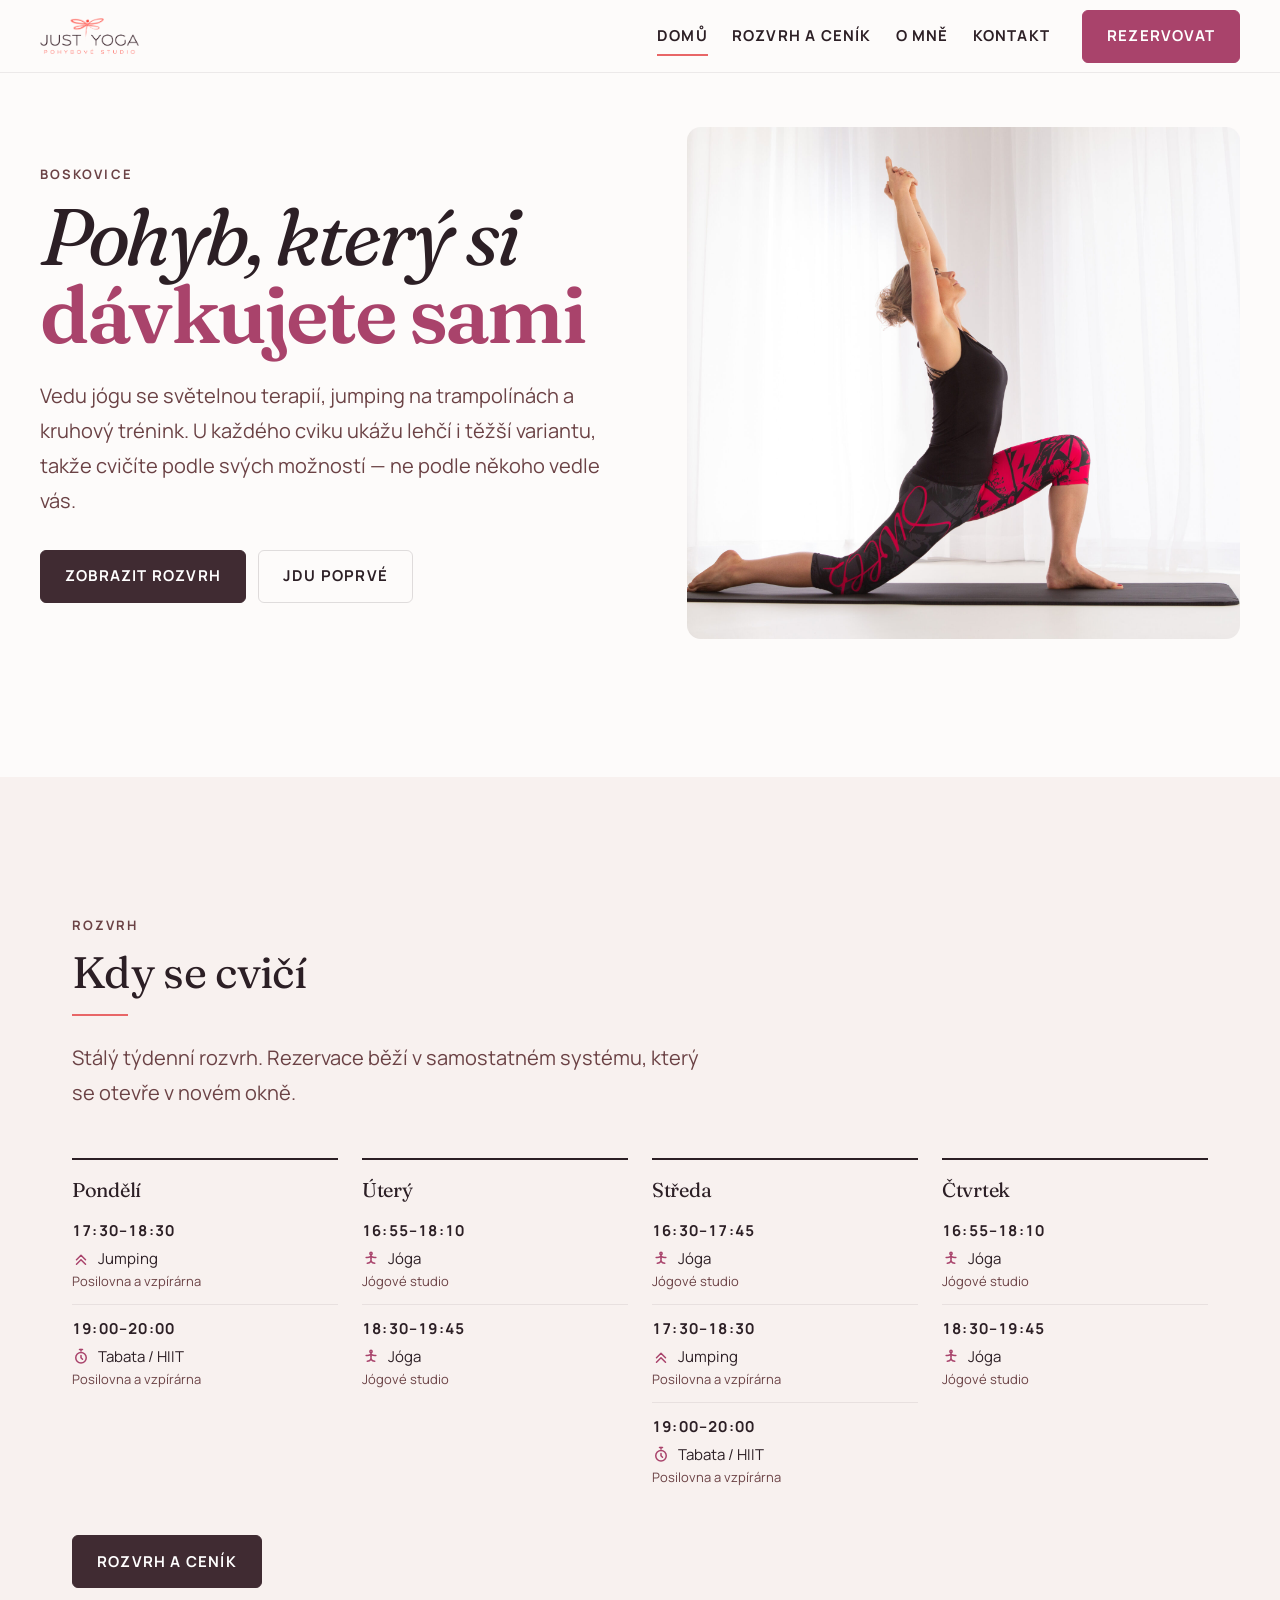
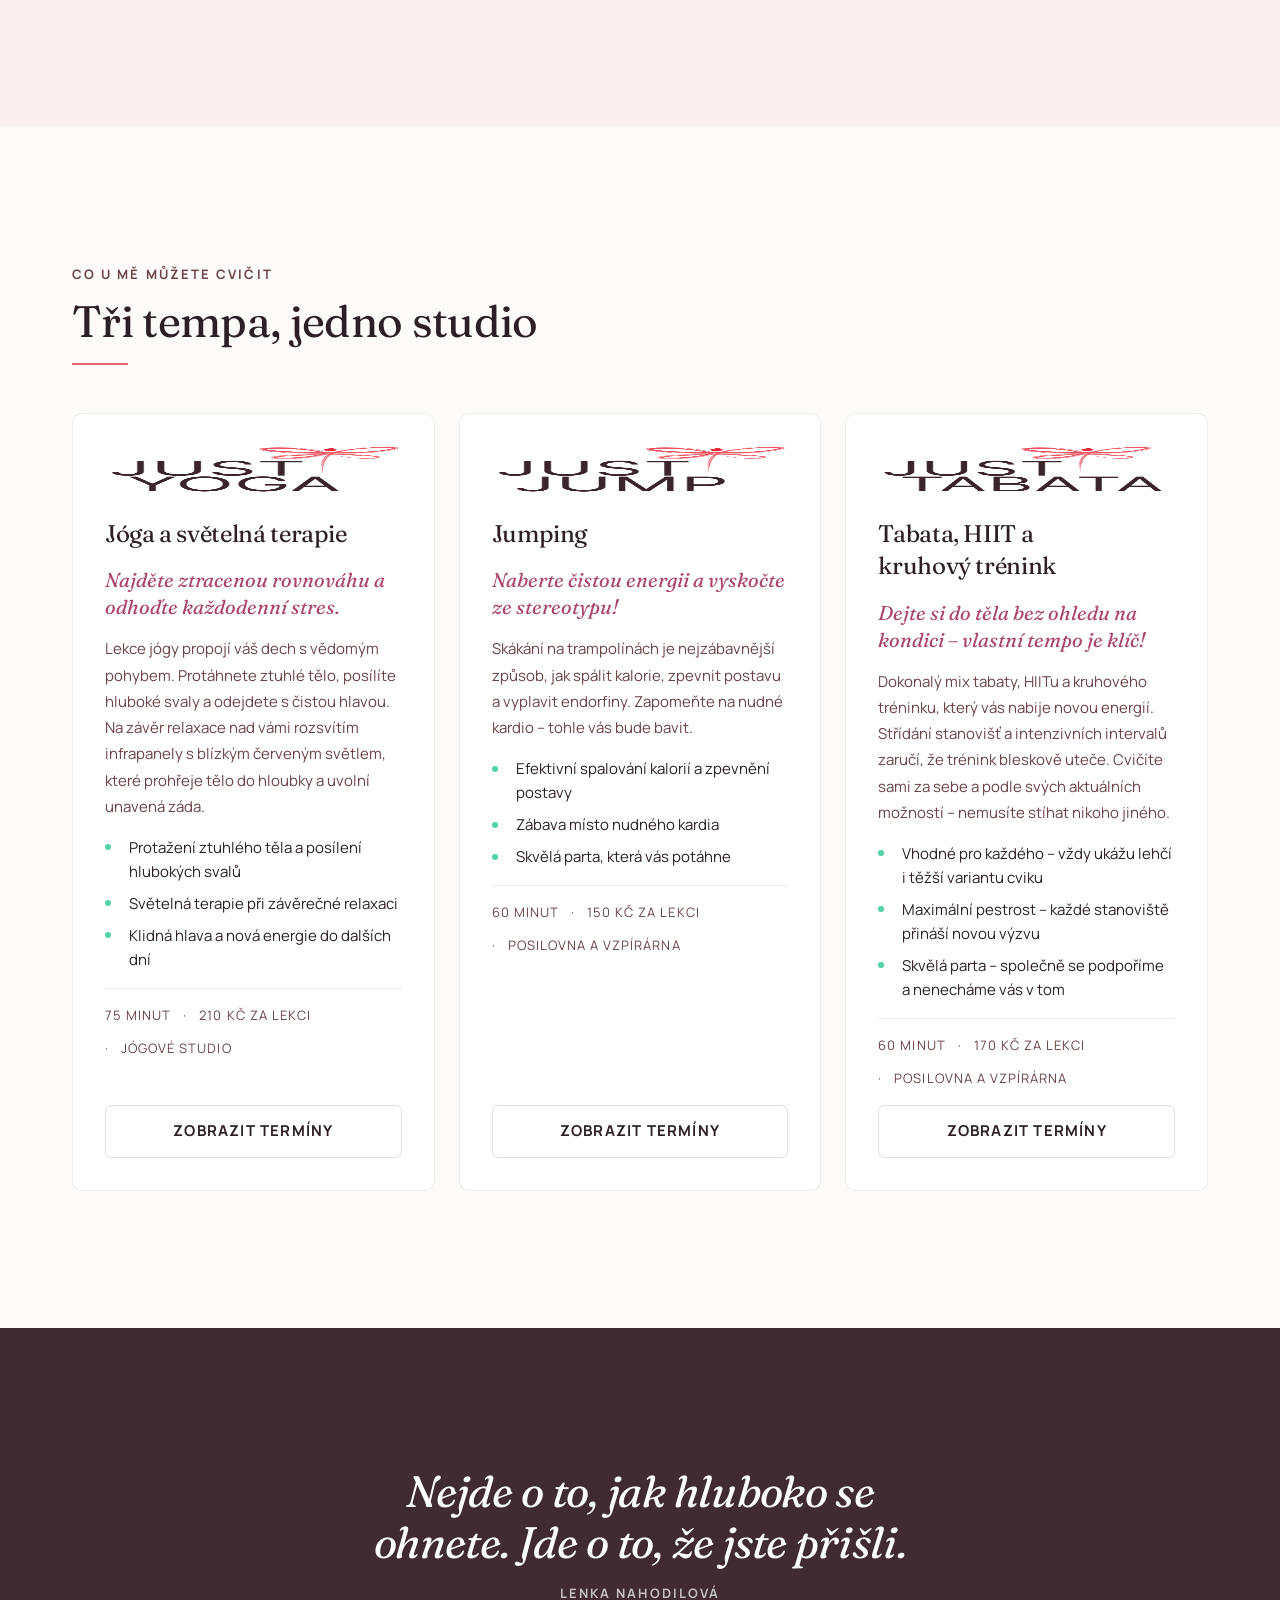
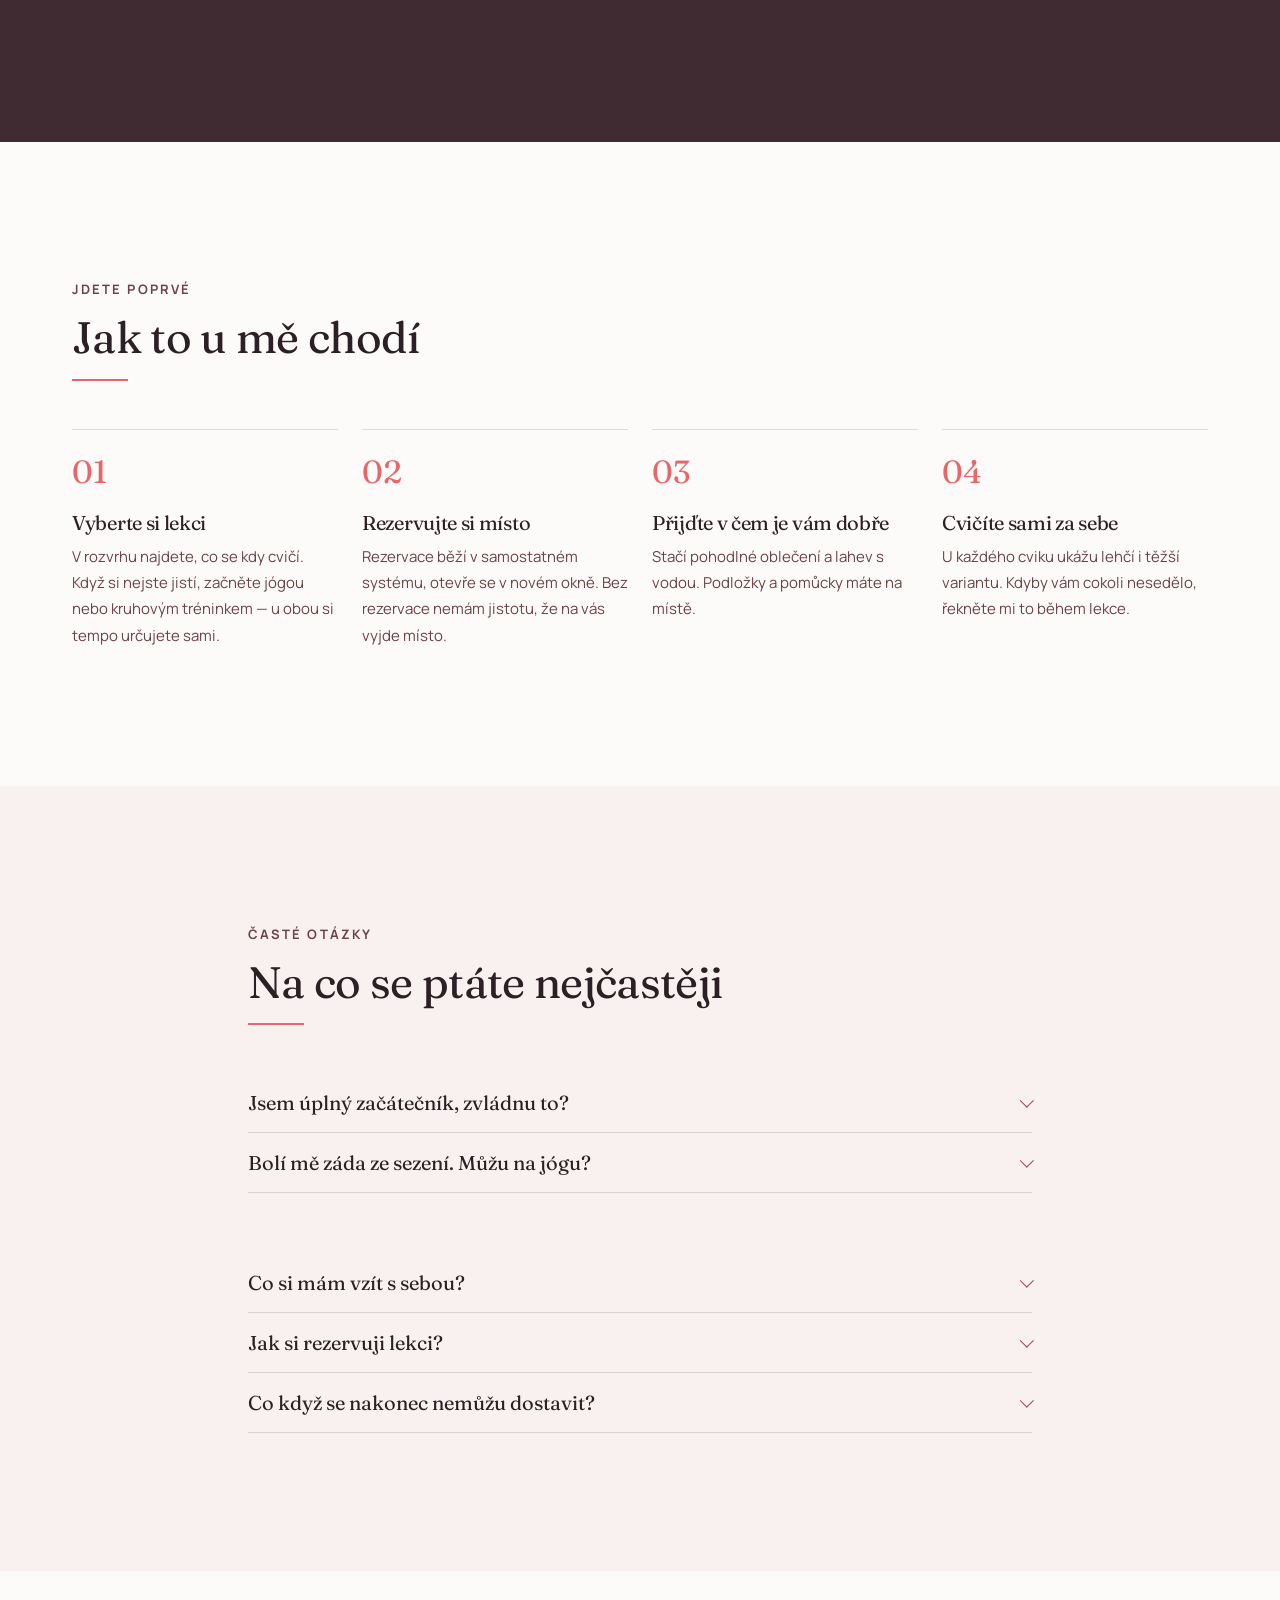
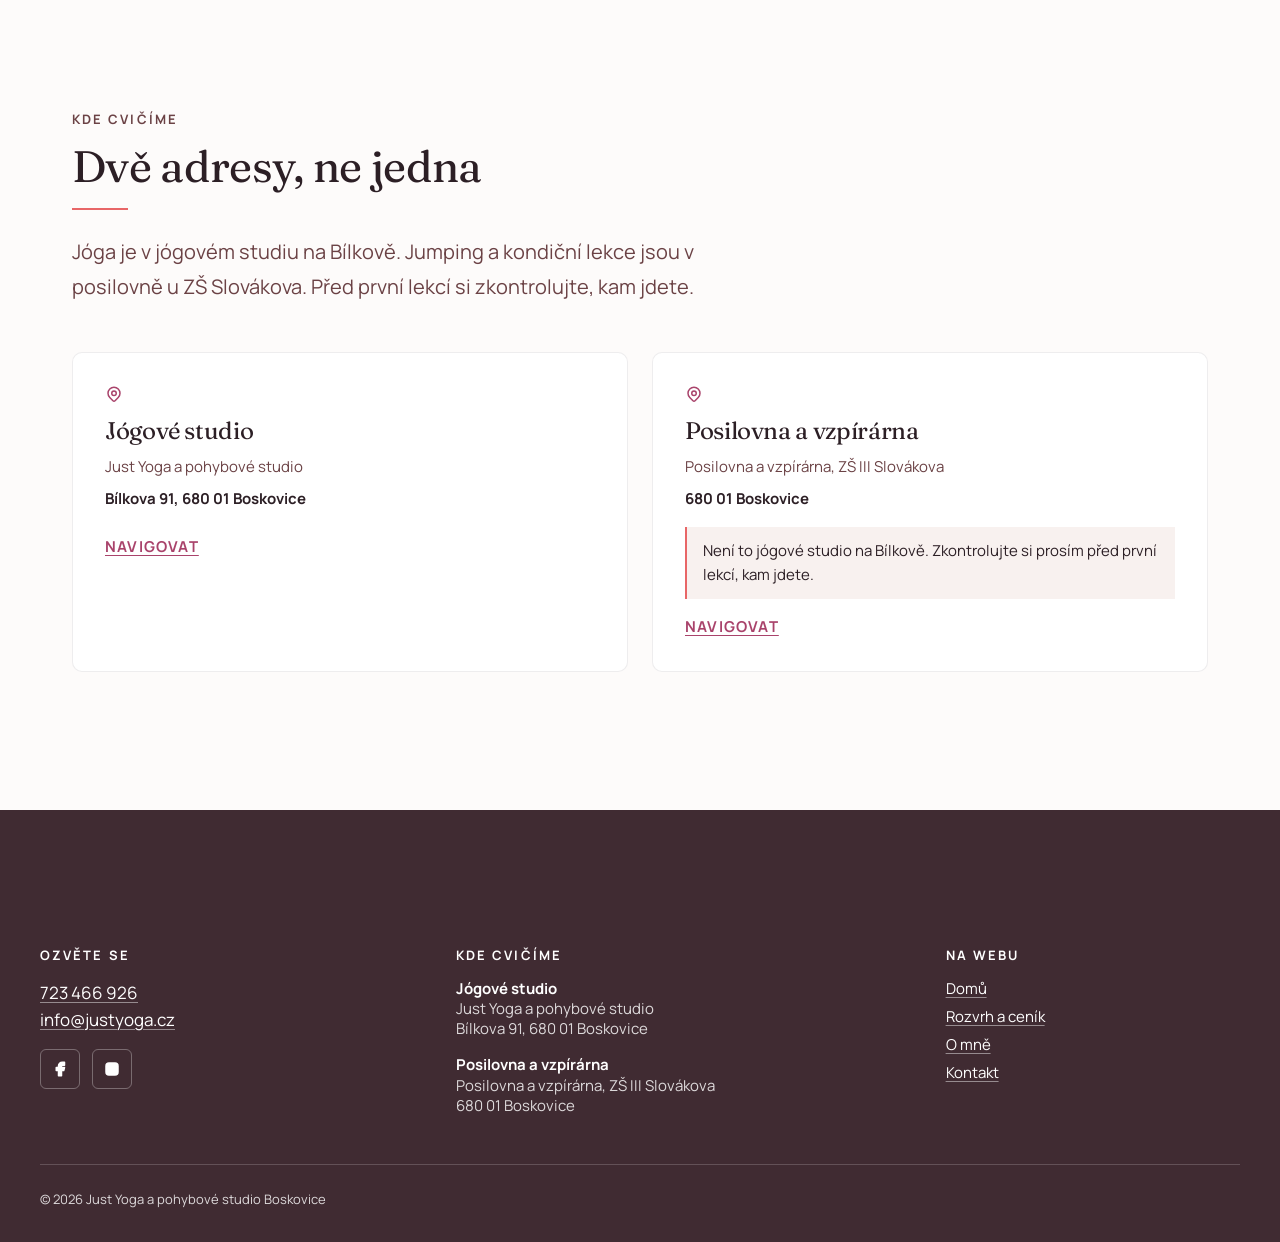
==== commit 05ebd9bd: "Redesign: nový vizuální jazyk, ven ze Shadow DOM Web působil lacině a datovaně. Příčiny byly měřitel" ====
--- a/web/index.html
+++ b/web/index.html
@@ -1,150 +1,178 @@
 <!DOCTYPE html>
 <html lang="cs">
-<head>
-  <meta charset="UTF-8" />
-  <meta name="viewport" content="width=device-width, initial-scale=1" />
-  <title>Just Yoga Boskovice – Jóga, Jumping, Tabata</title>
-  <meta name="description" content="Jóga se světelnou terapií, jumping na trampolínách, tabata, HIIT i kruhový trénink v Boskovicích. Lekce pro každou kondici i pro začátečníky." />
-  <meta property="og:site_name" content="Just Yoga a pohybové studio Boskovice" />
-  <!-- Náhled při sdílení. Klientka je aktivní na Facebooku i Instagramu
-       a odkaz na web tam dosud vypadal jako holý text bez obrázku.
-       og:image MUSÍ být absolutní URL — relativní Facebook ignoruje.
-       ⚠️ PŘI NASAZENÍ: doména i cesta se změní (jako motiv skončí obrázek
-       ve wp-content/themes/…, nebo se nahraje do Media Library).
-       ⚠️ canonical a og:url tady schválně NEJSOU: finální slugy ve
-       WordPressu nejsou známé (živý web má /rozvrh a /ceník zvlášť)
-       a špatný canonical dokáže stránku vyřadit z indexu. Doplnit při
-       nasazení spolu s 301 přesměrováním ze starých adres. -->
-  <meta property="og:type" content="website" />
-  <meta property="og:locale" content="cs_CZ" />
-  <meta property="og:title" content="Just Yoga Boskovice – jóga, jumping a HIIT ve třech tempech" />
-  <meta property="og:description" content="Tři tempa, jedno studio: jóga se světelnou terapií, jumping na trampolínách a HIIT v Boskovicích. Vyberte si podle toho, co dnes potřebujete." />
-  <meta property="og:image" content="https://justyoga.cz/assets/images/og-default.png" />
-  <meta property="og:image:width" content="1200" />
-  <meta property="og:image:height" content="630" />
-  <meta property="og:image:alt" content="Lenka Nahodilová v jógové pozici, logo Just Yoga Boskovice a tři tepové zóny" />
-  <meta name="twitter:card" content="summary_large_image" />
-  <link rel="icon" href="assets/images/favicon-32.png" sizes="32x32" type="image/png" />
-  <link rel="icon" href="assets/images/favicon-512.png" sizes="512x512" type="image/png" />
-  <link rel="apple-touch-icon" href="assets/images/apple-touch-icon.png" />
-  <!-- Raleway 300 nese H1, tedy LCP text stránky. Bez preloadu ho prohlížeč
-       objeví až po vyhodnocení CSS (měřeno: start ~49 ms). Dva soubory, ne
-       jeden: české nadpisy potřebují latin i latin-ext subset. crossorigin
-       je povinné i pro same-origin fonty — bez něj se preload zahodí
-       a soubor se stáhne dvakrát. -->
-  <link rel="preload" href="assets/fonts/raleway-latin-300-normal.woff2" as="font" type="font/woff2" crossorigin />
-  <link rel="preload" href="assets/fonts/raleway-latin-ext-300-normal.woff2" as="font" type="font/woff2" crossorigin />
-  <link rel="stylesheet" href="css/fonts.css" />
-  <link rel="stylesheet" href="css/tokens.css" />
-  <link rel="stylesheet" href="css/base.css" />
-  <link rel="stylesheet" href="css/layout.css" />
-  <script type="module" src="js/main.js"></script>
-  <script type="module" src="js/seo.js"></script>
-  <script type="module" src="js/pages/home.js"></script>
-</head>
-<body>
-  <site-header></site-header>
+  <head>
+    <meta charset="utf-8" />
+    <meta name="viewport" content="width=device-width, initial-scale=1" />
+    <title>Just Yoga Boskovice – jóga, jumping a kruhový trénink</title>
+    <meta
+      name="description"
+      content="Jóga se světelnou terapií, jumping na trampolínách a kruhový trénink v Boskovicích. Vede Lenka Nahodilová. U každého cviku ukážu lehčí i těžší variantu."
+    />
 
-  <!-- Homepage je scroll-story o třech tempech studia. Sekce s atributem
-       data-hr-zone jsou přímé děti <main> a vyplňují ho beze zbytku, takže
-       mezi zónami není mezera, ve které by tep "nebyl doma". Pořadí, tempa,
-       barvy i texty zón žijí v js/data/zones.js — tady je jen kostra. -->
-  <main id="main" tabindex="-1">
-    <section class="zone" data-hr-zone="calm">
-      <div class="hero">
-        <img class="hero__image" src="assets/images/lenka-hero.jpg" alt="Lenka Nahodilová při cvičení jógy" />
-        <div class="hero__scrim"></div>
-        <div class="hero__content">
-          <p class="hero__kicker">Just Yoga a pohybové studio Boskovice</p>
-          <h1>Jóga v Boskovicích pro zdravá záda – i lekce, které nakopnou tep</h1>
-          <p class="hero__tagline">
-            Jóga se světelnou terapií, jumping na trampolínách, tabata, HIIT
-            i kruhový trénink. Tři tempa, jedno studio – vyberte si to, co dnes
-            potřebujete. Přijít můžete i bez kondice a bez zkušeností.
-          </p>
-          <cta-button href="rozvrh-cenik.html" label="Zobrazit rozvrh a ceník"></cta-button>
+    <meta property="og:type" content="website" />
+    <meta property="og:title" content="Just Yoga Boskovice – jóga, jumping a kruhový trénink" />
+    <meta
+      property="og:description"
+      content="Jóga se světelnou terapií, jumping na trampolínách a kruhový trénink v Boskovicích."
+    />
+    <meta property="og:image" content="https://justyoga.cz/assets/images/og-default.png" />
+    <meta property="og:locale" content="cs_CZ" />
+    <!-- canonical a og:url schválně chybí: finální slugy pod WordPressem
+         nejsou známé a špatný canonical dokáže stránku vyřadit z indexu.
+         Viz checklist nasazení v CLAUDE.md. -->
+
+    <link rel="icon" href="assets/images/favicon-32.png" sizes="32x32" />
+    <link rel="apple-touch-icon" href="assets/images/apple-touch-icon.png" />
+
+    <!-- Display face is above the fold in the H1, so it is preloaded; the
+         body face is not, because Manrope only appears below the heading. -->
+    <link
+      rel="preload"
+      href="assets/fonts/fraunces-latin-400-italic.woff2"
+      as="font"
+      type="font/woff2"
+      crossorigin
+    />
+
+    <link rel="stylesheet" href="css/fonts.css" />
+    <link rel="stylesheet" href="css/tokens.css" />
+    <link rel="stylesheet" href="css/base.css" />
+    <link rel="stylesheet" href="css/layout.css" />
+
+    <script type="module" src="js/pages/home.js"></script>
+    <script type="module" src="js/seo.js"></script>
+  </head>
+
+  <body>
+    <a class="skip-link" href="#main">Přeskočit na obsah</a>
+
+    <div data-site-header></div>
+
+    <main id="main" tabindex="-1">
+      <!-- Hero ------------------------------------------------------
+           The H1 is built from two cuts of the same serif — an italic
+           line and a roman accent line in the brand's berry. One face,
+           two voices; this is the construction that carries the page. -->
+      <section class="hero" aria-labelledby="hero-title">
+        <div class="shell shell--wide hero__inner">
+          <div class="hero__content">
+            <span class="eyebrow">Boskovice</span>
+            <h1 id="hero-title" class="hero__title">
+              <span class="hero__title-main">Pohyb, který si</span>
+              <span class="hero__title-accent">dávkujete sami</span>
+            </h1>
+            <p class="hero__lede">
+              Vedu jógu se světelnou terapií, jumping na trampolínách a kruhový
+              trénink. U každého cviku ukážu lehčí i těžší variantu, takže
+              cvičíte podle svých možností — ne podle někoho vedle vás.
+            </p>
+            <div class="hero__actions">
+              <a class="btn btn--primary" href="rozvrh-cenik.html#rozvrh">Zobrazit rozvrh</a>
+              <a class="btn btn--ghost" href="#poprve">Jdu poprvé</a>
+            </div>
+          </div>
+
+          <figure class="hero__media">
+            <img
+              src="assets/images/lenka-hero.jpg"
+              alt="Lenka Nahodilová při cvičení jógy ve studiu"
+              class="hero__image"
+              width="1600"
+              height="1200"
+            />
+          </figure>
         </div>
-      </div>
-
-      <!-- Aktuality i časté otázky začínají skryté a odkrývá je
-           js/pages/home.js, jen když pro ně existuje obsah (news.js / faq.js) —
-           vyprázdnění dat tak nenechá na stránce osamocený nadpis. -->
-      <section class="section page-shell" data-news-section hidden>
-        <h3 class="section-heading">Aktuality</h3>
-        <news-board data-news-board></news-board>
       </section>
 
-      <div class="section page-shell zone__body">
-        <p class="zone__slogan" data-zone-slogan></p>
-        <h2 class="zone__heading" data-zone-heading></h2>
-        <p class="zone__intro lede" data-zone-intro></p>
-        <div class="activities-grid" data-zone-grid></div>
-      </div>
-    </section>
+      <!-- Týden ----------------------------------------------------- -->
+      <section class="section band--alt" aria-labelledby="week-title">
+        <div class="shell">
+          <header class="section__head" data-reveal>
+            <span class="eyebrow">Rozvrh</span>
+            <h2 id="week-title">Kdy se cvičí</h2>
+            <hr class="rule" />
+            <p class="lede">
+              Stálý týdenní rozvrh. Rezervace běží v samostatném systému, který
+              se otevře v novém okně.
+            </p>
+          </header>
 
-    <!-- Most. Tep tady poprvé zrychlí (75 → 100) a tenhle text vysvětlí,
-         proč se kolečko dalo do pohybu — proto stojí přesně mezi klidnou
-         a rozpohybovanou zónou, ne na konci stránky. -->
-    <section class="zone zone--bridge" data-hr-zone="bridge">
-      <div class="section page-shell zone__body">
-        <h2 class="zone__heading zone__heading--bridge" data-zone-heading></h2>
-        <p class="zone__body-text" data-zone-body></p>
-      </div>
-    </section>
+          <div data-week></div>
 
-    <section class="zone" data-hr-zone="move">
-      <div class="section page-shell zone__body">
-        <p class="zone__slogan" data-zone-slogan></p>
-        <h2 class="zone__heading" data-zone-heading></h2>
-        <p class="zone__intro lede" data-zone-intro></p>
-        <div class="activities-grid" data-zone-grid></div>
-      </div>
-    </section>
-
-    <section class="zone" data-hr-zone="burn">
-      <div class="section page-shell zone__body">
-        <p class="zone__slogan" data-zone-slogan></p>
-        <h2 class="zone__heading" data-zone-heading></h2>
-        <p class="zone__intro lede" data-zone-intro></p>
-        <div class="activities-grid" data-zone-grid></div>
-      </div>
-    </section>
-
-    <!-- Závěrečná zóna: tep se ustálí a stránka nabídne, co dělat dál.
-         FAQ je tady schválně — odpovídá na námitky těsně před rezervací
-         a zároveň dává doběhu tepu ze 170 dost prostoru, aby vypadal jako
-         zklidnění, ne jako porucha. -->
-    <section class="zone zone--cta" data-hr-zone="cta">
-      <section class="section page-shell" data-faq-section hidden>
-        <h3 class="section-heading">Časté otázky</h3>
-        <faq-list data-faq-list></faq-list>
+          <p class="section__foot">
+            <a class="btn btn--primary" href="rozvrh-cenik.html#rozvrh">Rozvrh a ceník</a>
+          </p>
+        </div>
       </section>
 
-      <div class="section page-shell zone__body cta-final">
-        <h2 class="zone__heading" data-zone-heading></h2>
-        <p class="zone__intro lede" data-zone-intro></p>
-        <div class="cta-actions">
-          <cta-button href="rozvrh-cenik.html" label="Zobrazit rozvrh a rezervovat"></cta-button>
-          <cta-button data-cta-phone variant="accent"></cta-button>
+      <!-- Aktivity -------------------------------------------------- -->
+      <section class="section" id="lekce" aria-labelledby="activities-title">
+        <div class="shell">
+          <header class="section__head" data-reveal>
+            <span class="eyebrow">Co u mě můžete cvičit</span>
+            <h2 id="activities-title">Tři tempa, jedno studio</h2>
+            <hr class="rule" />
+          </header>
+
+          <div data-activities></div>
         </div>
-        <p class="section-note" data-cta-note></p>
-      </div>
+      </section>
 
-      <!-- Adresa a navigace přímo v závěrečném CTA, jak si přála klientka.
-           Dvě karty proto, že studio má dvě místa — viz komentář
-           v js/data/venues.js. -->
-      <div class="section page-shell">
-        <h3 class="section-heading">Kde nás najdete</h3>
-        <studio-venues data-studio-venues></studio-venues>
-      </div>
-    </section>
-  </main>
+      <!-- Editorial ------------------------------------------------- -->
+      <section class="section band--dark editorial" aria-labelledby="editorial-title">
+        <div class="shell shell--narrow">
+          <h2 id="editorial-title" class="editorial__quote">
+            Nejde o to, jak hluboko se ohnete. Jde o to, že jste přišli.
+          </h2>
+          <p class="editorial__by">Lenka Nahodilová</p>
+        </div>
+      </section>
 
-  <site-footer></site-footer>
+      <!-- Poprvé ---------------------------------------------------- -->
+      <section class="section" id="poprve" aria-labelledby="first-title">
+        <div class="shell">
+          <header class="section__head" data-reveal>
+            <span class="eyebrow">Jdete poprvé</span>
+            <h2 id="first-title">Jak to u mě chodí</h2>
+            <hr class="rule" />
+          </header>
 
-  <!-- MUSÍ zůstat přímým potomkem <body>: position: fixed se zasekne uvnitř
-       předka s transform, filter nebo contain, což je reálné riziko, jakmile
-       tenhle web obalí WordPress motiv. Viz komentář v komponentě. -->
-  <heart-rate-meter></heart-rate-meter>
-</body>
+          <div data-steps></div>
+        </div>
+      </section>
+
+      <!-- FAQ ------------------------------------------------------- -->
+      <section class="section band--alt" aria-labelledby="faq-title">
+        <div class="shell shell--narrow">
+          <header class="section__head" data-reveal>
+            <span class="eyebrow">Časté otázky</span>
+            <h2 id="faq-title">Na co se ptáte nejčastěji</h2>
+            <hr class="rule" />
+          </header>
+
+          <div data-faq></div>
+        </div>
+      </section>
+
+      <!-- Kde ------------------------------------------------------- -->
+      <section class="section" id="kde" aria-labelledby="venues-title">
+        <div class="shell">
+          <header class="section__head" data-reveal>
+            <span class="eyebrow">Kde cvičíme</span>
+            <h2 id="venues-title">Dvě adresy, ne jedna</h2>
+            <hr class="rule" />
+            <p class="lede">
+              Jóga je v jógovém studiu na Bílkově. Jumping a kondiční lekce jsou
+              v posilovně u ZŠ Slovákova. Před první lekcí si zkontrolujte, kam
+              jdete.
+            </p>
+          </header>
+
+          <div data-venues></div>
+        </div>
+      </section>
+    </main>
+
+    <div data-site-footer></div>
+  </body>
 </html>
--- a/web/css/fonts.css
+++ b/web/css/fonts.css
@@ -1,98 +1,88 @@
-/* Self-hosted brand fonts — Raleway (headings) + Manrope (body), as required
-   by content/brandbook-lenka-web.json.
+/* Self-hosted webfonts — Fraunces (display) + Manrope (body).
 
    Self-hosted rather than loaded from the Google Fonts CDN on purpose: no
    third-party request at runtime (no GDPR question about a font CDN seeing
    visitors' IPs), no render-blocking external hop, and it keeps working once
    the theme is dropped into WordPress. Files come from the @fontsource
-   packages (v5.3.0), which repackage the official Google Fonts releases.
+   packages, which repackage the official Google Fonts releases.
 
-   Both `latin` and `latin-ext` subsets are declared for every weight:
-   Czech diacritics (ř, ě, ů, č, š, ž, á, í, é) live in latin-ext, so
-   dropping it would silently fall back to a system font for exactly the
-   characters this site is full of. The browser downloads a subset only if
-   the page actually uses characters from its unicode-range, so shipping
-   both costs nothing on pages that don't need the extended one.
+   Both `latin` and `latin-ext` subsets are declared for every cut: Czech
+   diacritics (ř, ě, ů, č, š, ž, á, í, é) live in latin-ext, so dropping it
+   would silently fall back to a system font for exactly the characters this
+   site is full of. The browser downloads a subset only if the page actually
+   uses characters from its unicode-range, so shipping both costs nothing on
+   pages that don't need the extended one.
 
-   Weights are limited to those the brandbook actually specifies —
-   Raleway 300/400/500/600, Manrope 400/700. Adding a weight means adding
-   the matching pair of files here, not restyling components. */
+   ⚠️ Fraunces replaces Raleway, which the brandbook names for headings. The
+   reason is in tokens.css: Raleway is a third humanist sans next to Manrope,
+   so the pair carried no contrast, and Raleway 300 at display sizes was the
+   strongest dated signal on the old build. The serif/sans pairing is the
+   change that does most of the visual work — but it does depart from the
+   brandbook and needs the client's nod.
 
-/* --- Raleway (headings) --------------------------------------------- */
+   Three cuts only, and each one has a job:
+     400 roman   body of a heading, section titles
+     400 italic  the first line of the hero H1
+     600 roman   the accent line of the hero H1, prices, emphasis
+   A fourth cut would have to earn its two files. */
+
+/* --- Fraunces (display) --------------------------------------------- */
 
 @font-face {
-  font-family: "Raleway";
+  font-family: "Fraunces";
   font-style: normal;
-  font-weight: 300;
+  font-weight: 400;
   font-display: swap;
-  src: url(../assets/fonts/raleway-latin-300-normal.woff2) format("woff2");
+  src: url(../assets/fonts/fraunces-latin-400-normal.woff2) format("woff2");
   unicode-range: U+0000-00FF, U+0131, U+0152-0153, U+02BB-02BC, U+02C6, U+02DA, U+02DC, U+0304, U+0308, U+0329, U+2000-206F, U+20AC, U+2122, U+2191, U+2193, U+2212, U+2215, U+FEFF, U+FFFD;
 }
 
 @font-face {
-  font-family: "Raleway";
+  font-family: "Fraunces";
   font-style: normal;
-  font-weight: 300;
+  font-weight: 400;
   font-display: swap;
-  src: url(../assets/fonts/raleway-latin-ext-300-normal.woff2) format("woff2");
+  src: url(../assets/fonts/fraunces-latin-ext-400-normal.woff2) format("woff2");
   unicode-range: U+0100-02BA, U+02BD-02C5, U+02C7-02CC, U+02CE-02D7, U+02DD-02FF, U+0304, U+0308, U+0329, U+1D00-1DBF, U+1E00-1E9F, U+1EF2-1EFF, U+2020, U+20A0-20AB, U+20AD-20C0, U+2113, U+2C60-2C7F, U+A720-A7FF;
 }
 
 @font-face {
-  font-family: "Raleway";
-  font-style: normal;
+  font-family: "Fraunces";
+  font-style: italic;
   font-weight: 400;
   font-display: swap;
-  src: url(../assets/fonts/raleway-latin-400-normal.woff2) format("woff2");
+  src: url(../assets/fonts/fraunces-latin-400-italic.woff2) format("woff2");
   unicode-range: U+0000-00FF, U+0131, U+0152-0153, U+02BB-02BC, U+02C6, U+02DA, U+02DC, U+0304, U+0308, U+0329, U+2000-206F, U+20AC, U+2122, U+2191, U+2193, U+2212, U+2215, U+FEFF, U+FFFD;
 }
 
 @font-face {
-  font-family: "Raleway";
-  font-style: normal;
+  font-family: "Fraunces";
+  font-style: italic;
   font-weight: 400;
   font-display: swap;
-  src: url(../assets/fonts/raleway-latin-ext-400-normal.woff2) format("woff2");
+  src: url(../assets/fonts/fraunces-latin-ext-400-italic.woff2) format("woff2");
   unicode-range: U+0100-02BA, U+02BD-02C5, U+02C7-02CC, U+02CE-02D7, U+02DD-02FF, U+0304, U+0308, U+0329, U+1D00-1DBF, U+1E00-1E9F, U+1EF2-1EFF, U+2020, U+20A0-20AB, U+20AD-20C0, U+2113, U+2C60-2C7F, U+A720-A7FF;
 }
 
 @font-face {
-  font-family: "Raleway";
+  font-family: "Fraunces";
   font-style: normal;
-  font-weight: 500;
+  font-weight: 600;
   font-display: swap;
-  src: url(../assets/fonts/raleway-latin-500-normal.woff2) format("woff2");
+  src: url(../assets/fonts/fraunces-latin-600-normal.woff2) format("woff2");
   unicode-range: U+0000-00FF, U+0131, U+0152-0153, U+02BB-02BC, U+02C6, U+02DA, U+02DC, U+0304, U+0308, U+0329, U+2000-206F, U+20AC, U+2122, U+2191, U+2193, U+2212, U+2215, U+FEFF, U+FFFD;
 }
 
 @font-face {
-  font-family: "Raleway";
+  font-family: "Fraunces";
   font-style: normal;
-  font-weight: 500;
+  font-weight: 600;
   font-display: swap;
-  src: url(../assets/fonts/raleway-latin-ext-500-normal.woff2) format("woff2");
+  src: url(../assets/fonts/fraunces-latin-ext-600-normal.woff2) format("woff2");
   unicode-range: U+0100-02BA, U+02BD-02C5, U+02C7-02CC, U+02CE-02D7, U+02DD-02FF, U+0304, U+0308, U+0329, U+1D00-1DBF, U+1E00-1E9F, U+1EF2-1EFF, U+2020, U+20A0-20AB, U+20AD-20C0, U+2113, U+2C60-2C7F, U+A720-A7FF;
 }
 
-@font-face {
-  font-family: "Raleway";
-  font-style: normal;
-  font-weight: 600;
-  font-display: swap;
-  src: url(../assets/fonts/raleway-latin-600-normal.woff2) format("woff2");
-  unicode-range: U+0000-00FF, U+0131, U+0152-0153, U+02BB-02BC, U+02C6, U+02DA, U+02DC, U+0304, U+0308, U+0329, U+2000-206F, U+20AC, U+2122, U+2191, U+2193, U+2212, U+2215, U+FEFF, U+FFFD;
-}
-
-@font-face {
-  font-family: "Raleway";
-  font-style: normal;
-  font-weight: 600;
-  font-display: swap;
-  src: url(../assets/fonts/raleway-latin-ext-600-normal.woff2) format("woff2");
-  unicode-range: U+0100-02BA, U+02BD-02C5, U+02C7-02CC, U+02CE-02D7, U+02DD-02FF, U+0304, U+0308, U+0329, U+1D00-1DBF, U+1E00-1E9F, U+1EF2-1EFF, U+2020, U+20A0-20AB, U+20AD-20C0, U+2113, U+2C60-2C7F, U+A720-A7FF;
-}
-
-/* --- Manrope (body / UI) -------------------------------------------- */
+/* --- Manrope (body) -------------------------------------------------- */
 
 @font-face {
   font-family: "Manrope";
--- a/web/css/tokens.css
+++ b/web/css/tokens.css
@@ -1,226 +1,210 @@
-/* Design tokens — single source of truth for color, spacing, type.
-   Values taken from the client's brandbook (content/brandbook-lenka-web.json,
-   exported from Figma). Change values here only — components read var(--...),
-   nothing hardcodes colors/spacing/radii/breakpoints elsewhere. */
+/* Design tokens — the only place colors, type, spacing and shape are defined.
+   Values trace back to content/brandbook-lenka-web.json.
+
+   The brandbook's own wording drives the structure here: it calls the palette
+   "warm off-white background with dusty rose / terracotta accents, berry as
+   brand accent, mint and yellow as complementary POPS". Pops — not equals.
+   The previous build tinted three lesson cards with mint, coral and peach at
+   the same strength, which read as three competing colors rather than one
+   brand with an accent. This file instead lays the warm red family out as a
+   single tonal ramp (the brand's own coral → plum axis) and keeps mint and
+   yellow for marks a few pixels wide. */
+
 :root {
-  /* Color — brand palette, straight from the brandbook. These are the raw
-     named values; the functional aliases below are what components use, so
-     re-pointing a role (e.g. which color a button takes) is a one-line
-     change here and never a hunt through components. */
-  --color-white: #ffffff;
-  --color-coral: #e86667; /* logo.primary */
-  --color-coral-dark: #e44443; /* logo.red2 */
-  --color-plum: #402b32; /* logo.dark */
-  --color-berry: #a9436b; /* main.berry — "brand accent" per brandbook */
-  --color-mint: #51d3a7; /* main.mint */
-  --color-yellow: #ffd47d; /* main.yellow */
-  --color-blush: #ffe8e8; /* secondary.blush */
-  --color-linen: #ffe5d9; /* secondary.linen */
-  --color-peach: #ffac86; /* main.peach — z brandbooku, dosud nepromovaný na token */
-
-  /* Color — functional (aliases used by components) */
-  --color-bg: #fcfaf8; /* brandbook: warm off-white background */
-  /* Cards sit on the warm off-white page background. Plain white reads as
-     a raised surface against it even with shadows switched off (see the
-     Elevation block below) — the brandbook mandates a flat, shadowless look. */
-  --color-surface: var(--color-white);
-  /* Subtle tint derived directly from --color-surface (not a standalone
-     hex) — used to alternate blocks of rows that belong together, e.g.
-     one day's lessons in the schedule table. Deriving from the surface
-     itself keeps it recognizably the same surface as elsewhere, just a few
-     percent darker, rather than a different hue. */
-  --color-surface-alt: color-mix(in srgb, var(--color-surface), var(--color-text) 4%);
-  --color-text: #2c1f25; /* brandbook: text / darkSurface */
-  /* Muted text and borders are mixed from the brand's own text + background
-     rather than being separate greys — they stay in the warm plum family
-     instead of drifting to a neutral grey that fights the palette.
-
-     The background share is 30 %, and that number is measured, not chosen
-     by eye. This token carries real content — lesson taglines, lesson
-     venues, pass prices, form field labels and the whole footer — so it
-     must clear WCAG AA (4.5:1) against EVERY surface it sits on, and the
-     tinted lesson cards are far darker than the page:
-
-        share   color     worst surface (karta Tabata #f3e5ea)
-        45 %    #8a8284   3.08  ✗   <- what it used to be
-        35 %    #756c6f   4.18  ✗
-        32 %    #6f6569   4.60  ✓   first passing value
-        30 %    #6a6164   4.90  ✓   <- chosen, keeps headroom
-        25 %    #60565a   5.79  ✓
-
-     Measured against 7 surfaces (page, white card, all three lesson-card
-     tints, linen badge, blush) with the project's headless-Chrome canvas
-     method. If this value changes, re-measure — do not eyeball it. */
-  --color-text-muted: color-mix(in srgb, var(--color-text), var(--color-bg) 30%);
-  --color-border: color-mix(in srgb, var(--color-text) 12%, var(--color-bg));
-  /* A deliberately heavier edge for the one surface that genuinely floats
-     over page content (the mobile nav panel) — the flat brand has no
-     shadows, so that panel needs a visible outline to read as an overlay.
-     It used to borrow --color-text-muted, which tied the panel's look to a
-     text-contrast decision: darkening the text for WCAG also redrew the
-     navigation. Same value as that token had before, now with its own
-     name and its own reason to change. */
-  --color-border-strong: color-mix(in srgb, var(--color-text) 55%, var(--color-bg));
-  /* Primary = plum, accent = berry. Both are deliberately dark enough to
-     carry white label text at WCAG AA (plum ~13:1, berry ~6.4:1). Coral is
-     the logo/decorative color only — at ~3.3:1 against white it must never
-     be used as a filled button or as text. */
-  --color-primary: var(--color-plum);
-  --color-primary-dark: color-mix(in srgb, var(--color-plum), #000 25%);
-  --color-primary-contrast: var(--color-white);
-  --color-accent: var(--color-berry);
-  --color-accent-dark: color-mix(in srgb, var(--color-berry), #000 18%);
-
-  /* Color — lesson type (rozvrh/ceník cards). Hues come straight from the
-     brandbook's main palette — green/yellow/purple as the client asked, no
-     invented colors.
-
-     Each type needs the hue at two very different jobs, so it gets two
-     tokens: "-bg" tints the card (the pastel is exactly right there), while
-     the bare token colors the icon next to the lesson name and must stay
-     legible on a near-white card. The palette's lightness varies enormously
-     (yellow #ffd47d is almost invisible as an icon, berry #a9436b is already
-     dark), so a single mix percentage can't serve all three. Relative color
-     syntax pins them to one perceptual lightness instead: same hue, uniform
-     contrast, one formula rather than three hand-tuned shades. */
-  /* Zdrojové odstíny typů lekcí jsou zároveň barvy tří tepových zón na
-     homepage (viz js/data/zones.js) — jedna paleta pro obojí, aby tepometr
-     svítil přesně tou barvou, kterou má karta lekce, a nevznikla čtvrtá
-     sada barev. Přiřazení vychází ze zadání klientky, kde jóga je klid,
-     kondiční lekce střední tempo a jumping maximum:
-
-        jóga     mint      klid,   ~75 tepů
-        tabata   oranžová  rytmus, 100–120 tepů
-        jumping  korál     maximum, 150–170 tepů
-
-     Oranžovou brandbook nemá. Není proto vymyšlená: je to brandbookový
-     peach dotlačený na plnou saturaci stejnou technikou relativní barvy,
-     jakou používají ikony níž. Samotný --color-yellow (#ffd47d) by v této
-     roli nefungoval, na off-white pozadí je prakticky nevidět. */
-  --color-zone-move: oklch(from var(--color-peach) 0.72 0.17 h);
-
-  --type-icon-lightness: 0.55;
-  --color-type-joga: oklch(from var(--color-mint) var(--type-icon-lightness) c h);
-  --color-type-joga-bg: color-mix(in srgb, var(--color-mint) 14%, var(--color-surface));
-  --color-type-jumping: oklch(from var(--color-coral) var(--type-icon-lightness) c h);
-  --color-type-jumping-bg: color-mix(in srgb, var(--color-coral) 14%, var(--color-surface));
-  --color-type-tabata: oklch(from var(--color-zone-move) var(--type-icon-lightness) c h);
-  --color-type-tabata-bg: color-mix(in srgb, var(--color-zone-move) 14%, var(--color-surface));
-
-  /* Typography — brand fonts, self-hosted in css/fonts.css (no CDN request).
-     System stack stays as the fallback so text is readable if a woff2 fails
-     to load. Weight usage rules from the brandbook are applied in base.css. */
+  /* === Tonal ramp ===
+     One warm family, ten steps, walking the brand's own axis: the off-white
+     background (#fcfaf8) at the top, the brandbook's text/darkSurface value
+     (#2c1f25) at the bottom, passing through the blush and dusty-rose tones
+     the brandbook names. Every surface and every text color on the site is
+     one of these — that is what makes the page read as one material rather
+     than as boxes of unrelated color.
+
+     Relative luminance of each step (measured, not eyeballed):
+       50  .968   100 .891   200 .757   300 .582   400 .385
+       500 .223   600 .134   700 .075   800 .042   900 .017 */
+  --ramp-50: #fdfbfa;
+  --ramp-100: #f8f1ef;
+  --ramp-200: #efdedb;
+  --ramp-300: #e0c2bf;
+  --ramp-400: #c99c99;
+  --ramp-500: #a9756f;
+  --ramp-600: #8a5a57;
+  --ramp-700: #6b4245;
+  --ramp-800: #4e3238;
+  --ramp-900: #2c1f25;
+
+  /* === Brand accents ===
+     Kept at their exact brandbook values. These never fill a large area —
+     they mark things. Measured contrast decides what each one may do:
+
+       berry  #a9436b  5.50 on ramp-50, white label on it 5.67  → text + filled button
+       coral  #e86667  3.12 on ramp-50                          → decorative only
+       mint   #51d3a7  1.81 on ramp-50                          → dots/marks only
+       yellow #ffd47d  1.36 on ramp-50                          → dots/marks only
+
+     Coral is the logo color. At 3.12 it fails AA for body text and fails as a
+     filled button with a white label — it may only draw shapes: rules, dots,
+     the underline flourish. This is the same conclusion the previous build
+     reached; it is restated here because it is easy to undo by accident. */
+  --color-coral: #e86667;
+  --color-berry: #a9436b;
+  --color-mint: #51d3a7;
+  --color-yellow: #ffd47d;
+  --color-plum: #402b32;
+
+  /* === Functional roles ===
+     Components reference only these, never a ramp step directly, so moving a
+     role (which surface a card takes) is one line here. */
+  --color-bg: var(--ramp-50);
+  --color-bg-alt: var(--ramp-100); /* alternating section band */
+  --color-surface: #ffffff; /* cards, sitting on either band */
+  --color-surface-sunk: var(--ramp-200); /* decorative blocks only — see note on muted text */
+
+  --color-text: var(--ramp-900); /* 15.31 on bg, 12.14 on sunk */
+  /* Muted text carries real content — lesson taglines, venues, pass prices,
+     form labels, the whole footer — so it must clear AA (4.5:1) on EVERY
+     surface it can land on, including the sunk one. Measured:
+
+        step             bg     alt    sunk   white
+        600 #8a5a57      5.53   5.11   4.39 ✗  5.71
+        700 #6b4245      8.17   7.56   6.48 ✓  8.43   <- chosen
+
+     600 reads slightly softer but fails on the sunk surface, and a token that
+     is only safe on some surfaces is a trap the project has already fallen
+     into once. 700 passes everywhere with headroom. Re-measure if it moves. */
+  --color-text-muted: var(--ramp-700);
+  --color-text-inverse: #ffffff;
+
+  /* Hairlines do the work shadows would do in a brand that allowed shadows.
+     Two weights: one that whispers between rows, one that outlines a card. */
+  --color-hairline: color-mix(in srgb, var(--ramp-900) 8%, transparent);
+  --color-border: color-mix(in srgb, var(--ramp-900) 14%, transparent);
+  /* The one surface that genuinely floats over content (mobile nav panel)
+     needs a visible edge, since the brand has no shadow to lean on. */
+  --color-border-strong: color-mix(in srgb, var(--ramp-900) 45%, transparent);
+
+  --color-primary: var(--color-plum); /* white label: 13.05 */
+  --color-primary-hover: var(--ramp-900);
+  --color-accent: var(--color-berry); /* white label: 5.67 */
+  --color-accent-hover: color-mix(in srgb, var(--color-berry), #000 16%);
+
+  --color-focus: var(--color-berry);
+
+  /* === Typography ===
+     Fraunces is the display face: a variable serif with a soft, slightly
+     humanist cut that suits a body-and-breath subject better than a bookish
+     transitional serif would. Manrope stays for body text — it is already
+     self-hosted, it reads well small, and the serif/sans contrast is the
+     whole point. Raleway is gone: as a third humanist sans it added nothing
+     the other two did not already do, and its 300 weight at display sizes was
+     the single strongest "template" signal on the old site. */
+  --font-display: "Fraunces", Georgia, "Times New Roman", serif;
   --font-body: "Manrope", system-ui, -apple-system, "Segoe UI", Roboto, sans-serif;
-  --font-heading: "Raleway", var(--font-body);
-  --font-size-sm: 0.875rem;
-  --font-size-base: 1rem;
-  --font-size-lg: 1.125rem;
-  --font-size-xl: 1.25rem;
-  --font-size-2xl: 2rem;
-  --font-size-3xl: 2.5rem;
-  --font-size-hero: 4rem;
-  --line-height-base: 1.6;
-
-  /* Spacing scale */
+
+  /* Every step is fluid. Fixed rem steps were the second-strongest dated
+     signal on the old build — a 4rem hero either overflowed narrow phones or
+     had to be patched with a media query. clamp() removes both problems and
+     lets the display sizes go genuinely large on desktop. */
+  --text-xs: clamp(0.75rem, 0.72rem + 0.15vw, 0.8125rem);
+  --text-sm: clamp(0.875rem, 0.85rem + 0.15vw, 0.9375rem);
+  --text-base: clamp(1rem, 0.96rem + 0.2vw, 1.0625rem);
+  --text-lg: clamp(1.125rem, 1.06rem + 0.32vw, 1.25rem);
+  --text-xl: clamp(1.25rem, 1.13rem + 0.6vw, 1.5rem);
+  --text-2xl: clamp(1.5rem, 1.28rem + 1.1vw, 2rem);
+  --text-3xl: clamp(1.875rem, 1.5rem + 1.9vw, 2.75rem);
+  --text-4xl: clamp(2.25rem, 1.6rem + 3.2vw, 3.75rem);
+  --text-display: clamp(2.75rem, 1.7rem + 5.2vw, 5rem);
+
+  /* Leading and tracking exist as tokens because large display type needs
+     both pulled in, and small uppercase labels need tracking pushed out.
+     The old build had neither, which is why its headings read as typed
+     rather than set. */
+  --leading-display: 0.98;
+  --leading-tight: 1.15;
+  --leading-snug: 1.35;
+  --leading-normal: 1.6;
+  --leading-relaxed: 1.75;
+
+  --tracking-tighter: -0.035em; /* display sizes */
+  --tracking-tight: -0.015em; /* headings */
+  --tracking-normal: 0;
+  --tracking-wide: 0.08em; /* small caps labels */
+  --tracking-wider: 0.16em; /* eyebrow / kicker */
+
+  /* Measure. Body copy is unreadable much past this and the old build let
+     intro paragraphs run the full container width. */
+  --measure: 64ch;
+  --measure-narrow: 48ch;
+
+  /* === Spacing === */
   --space-1: 0.25rem;
   --space-2: 0.5rem;
-  --space-3: 1rem;
-  --space-4: 1.5rem;
-  --space-5: 2rem;
-  --space-6: 3rem;
-  --space-7: 4rem;
-  --space-8: clamp(4rem, 8vw, 8rem);
-
-  /* Focus ring — jeden vzhled pro celý web. Dřív byl `outline: 2px solid
-     var(--color-primary)` ručně opsaný na pěti místech (layout.css,
-     faq-list, schedule-widget a dvakrát site-nav), zatímco cta-button —
-     nejpoužívanější interaktivní prvek webu — ho neměl vůbec: měl jen
-     posun o 1 px a box-shadow, který je v plochém brandu `none`, takže
-     klávesnicový uživatel neviděl na tlačítku nic.
-     Offset je zvlášť, protože prvky uvnitř `overflow: hidden` (řádky FAQ)
-     potřebují prstenec dovnitř, tedy zápornou hodnotu. */
-  --focus-ring-width: 2px;
-  --focus-ring-color: var(--color-primary);
-  --focus-ring-offset: 2px;
-
-  /* Shape */
-  --radius-sm: 0.5rem;
-  --radius-md: 0.75rem;
-  --radius-lg: 1rem;
-  --radius-xl: 1.25rem;
-  --radius-2xl: 1.5rem;
-  --radius-full: 9999px;
-
-  /* Elevation — the brandbook specifies "shadows: none", so the whole site
-     is flat: surfaces are separated by the white-on-off-white contrast and
-     the 1px border every card already has, not by depth. The tokens stay
-     (rather than stripping box-shadow from a dozen components) so elevation
-     remains one switch: this is the single place that decides the site is
-     flat, and the only place to change if that decision ever reverses.
-     The one genuinely floating surface — the mobile nav panel — separates
-     itself with a stronger border in site-nav.js instead. */
-  --shadow-sm: none;
-  --shadow-md: none;
-  --shadow-lg: none;
-
-  /* Motion */
-  --transition-fast: 150ms ease;
-  --transition-base: 300ms ease;
-  --transition-slow: 500ms ease;
-
-  /* Layout */
-  --content-max-width: 72rem;
-  /* Rendered height of the sticky site header. Content-driven estimate
-     (header padding 2×space-4 + logo height), not measured live — single
-     source for every offset that must clear the header: anchor
-     scroll-margin-top and sticky table headers. */
-  --header-height-estimate: 5.75rem;
-}
-
-/* Stav tepometru (js/components/heart-rate-meter.js). Registrace je tady,
-   a ne v komponentě, protože @property je vždy záležitost dokumentu —
-   uvnitř shadow rootu by se ignorovala.
-
-   Registrovat je potřeba proto, že obě hodnoty vstupují do calc() a mají
-   plynule přecházet; neregistrovaná custom property je pro prohlížeč jen
-   text, takže by v calc() selhala a nedala se animovat.
-
-   inherits: true je podstatné — hodnotu zapisuje JS na hostitele
-   <heart-rate-meter> a musí projít dovnitř jeho shadow rootu k prvkům,
-   které ji používají. S inherits: false by tam tiše nedorazila.
-
-   initial-value je zároveň podoba tepometru, když scroll vůbec neběží
-   (vypnutý JS, prefers-reduced-motion): kolečko střední velikosti
-   v barvě cílové zóny. */
-@property --hrm-progress {
-  syntax: "<number>";
-  inherits: true;
-  initial-value: 0.55;
-}
-@property --hrm-mix {
-  syntax: "<number>";
-  inherits: true;
-  initial-value: 1;
-}
-
-/* Single documented breakpoint — reuse this exact value (768px) in every
-   @media query in this project instead of introducing new arbitrary ones.
-
-   Two spellings, and they are NOT interchangeable:
-     desktop and up  →  @media (min-width: 768px)
-     below desktop   →  @media (width < 768px)
-   The second one used to be written as `max-width: 768px`, which overlaps
-   the first one: at a viewport of exactly 768px BOTH queries matched and
-   their rules competed (worst case was schedule-widget.js, which contains
-   both). `width < 768px` is the exact complement of `min-width: 768px`, so
-   every viewport matches precisely one of them — and it says so without a
-   767.98px fudge value that would look like a second breakpoint. */
-
-@media (min-width: 768px) {
-  :root {
-    /* Desktop header is taller (larger logo, same padding). */
-    --header-height-estimate: 6.5rem;
-  }
+  --space-3: 0.75rem;
+  --space-4: 1rem;
+  --space-5: 1.5rem;
+  --space-6: 2rem;
+  --space-7: 3rem;
+  --space-8: 4rem;
+  /* Section rhythm is fluid, and generous. Fixed 4rem padding at every
+     viewport made 1920px screens look cramped, which reads as cheap. */
+  --space-section: clamp(4.5rem, 3rem + 7vw, 9rem);
+
+  /* === Layout === */
+  --container: 76rem;
+  --container-wide: 88rem;
+  --container-narrow: 54rem;
+  --container-pad: clamp(1.25rem, 0.6rem + 3vw, 2.5rem);
+
+  /* === Shape ===
+     Tight. The old scale ran to 1.5rem on cards plus fully round buttons,
+     and rounded pastel boxes are exactly the "coloring book" read. These
+     values are in px on purpose: a corner radius is an optical constant, it
+     should not grow with the user's font size. */
+  --radius-sm: 3px;
+  --radius-md: 6px;
+  --radius-lg: 10px;
+  --radius-xl: 14px;
+  --radius-pill: 999px; /* small chips and tags only, never a primary button */
+
+  /* === Elevation ===
+     The brandbook says "shadows: none" and the flat look is deliberate, so
+     depth on this site comes from alternating section bands and hairlines,
+     not from shadows. These two tokens exist for the two cases where a
+     surface genuinely leaves the page — the mobile nav panel and a lifted
+     card on hover — and they are tinted with the brand's own darkest value
+     rather than black, so they read as shade, not as grey.
+     ⚠️ This is a deliberate step past the brandbook's literal wording; it
+     needs the client's nod before launch. */
+  --shadow-raise: 0 1px 2px color-mix(in srgb, var(--ramp-900) 5%, transparent),
+    0 4px 12px color-mix(in srgb, var(--ramp-900) 6%, transparent);
+  --shadow-overlay: 0 8px 32px color-mix(in srgb, var(--ramp-900) 16%, transparent);
+
+  /* === Motion ===
+     Never write a duration inline: these zero out under reduced-motion and a
+     hard-coded value does not. --ease-out is the standard entrance curve, a
+     long tail that settles rather than stops. */
+  --ease-out: cubic-bezier(0.16, 1, 0.3, 1);
+  --ease-in-out: cubic-bezier(0.65, 0, 0.35, 1);
+  --transition-fast: 150ms var(--ease-out);
+  --transition-base: 280ms var(--ease-out);
+  --transition-slow: 520ms var(--ease-out);
+  /* Reveal distance and stagger are tokens so reduced-motion can flatten
+     them too — an opacity fade that still jumps 16px is worse than no
+     animation at all. */
+  --reveal-shift: 1.25rem;
+  --stagger-step: 70ms;
+
+  /* === Focus ===
+     One recipe, referenced everywhere. Elements clipped by overflow set
+     --focus-offset to a negative value rather than inventing an outline. */
+  --focus-width: 2px;
+  --focus-offset: 3px;
+
+  /* === Depth order === */
+  --z-base: 1;
+  --z-sticky: 200;
+  --z-overlay: 300;
+  --z-skiplink: 500;
 }
 
 @media (prefers-reduced-motion: reduce) {
@@ -228,5 +212,7 @@
     --transition-fast: 0ms;
     --transition-base: 0ms;
     --transition-slow: 0ms;
+    --reveal-shift: 0rem;
+    --stagger-step: 0ms;
   }
 }
--- a/web/css/base.css
+++ b/web/css/base.css
@@ -1,163 +1,389 @@
+/* Reset, element defaults and the small set of primitives every page reuses.
+   Everything here is light DOM: the redesign dropped Shadow DOM from the
+   components, so one stylesheet can finally set the visual language once
+   instead of twelve copies agreeing with each other by hand. */
+
 *,
 *::before,
 *::after {
   box-sizing: border-box;
 }
 
-html,
+html {
+  -webkit-text-size-adjust: 100%;
+  scroll-behavior: smooth;
+  /* Anchored sections must not slide under the sticky header. */
+  scroll-padding-top: 6rem;
+}
+
+@media (prefers-reduced-motion: reduce) {
+  html {
+    scroll-behavior: auto;
+  }
+}
+
 body {
   margin: 0;
-  padding: 0;
-}
-
-body {
   background: var(--color-bg);
   color: var(--color-text);
   font-family: var(--font-body);
-  font-size: var(--font-size-base);
-  line-height: var(--line-height-base);
-}
-
-/* Heading weights follow the brandbook's usage rules for Raleway, which are
-   size-dependent rather than level-dependent: Light (300) is specified for
-   "28px and above only", because the thin cut turns fragile at small sizes.
-   So h1/h2 (40px/32px) get 300 for the elegant look, while h3 (20px) drops
-   to Medium (500), where readability wins over elegance. */
+  font-size: var(--text-base);
+  line-height: var(--leading-normal);
+  -webkit-font-smoothing: antialiased;
+  -moz-osx-font-smoothing: grayscale;
+}
+
+/* --- Headings -------------------------------------------------------
+   All display face, all with tracking pulled in. The tighter the size,
+   the more negative the tracking: at 5rem the default spacing of a serif
+   reads as gappy, at 1.25rem it reads as correct. This size-dependent
+   tracking is the difference between type that looks set and type that
+   looks typed. */
+
 h1,
 h2,
 h3,
 h4 {
-  font-family: var(--font-heading);
-  line-height: 1.2;
+  font-family: var(--font-display);
+  font-weight: 400;
+  color: var(--color-text);
   margin: 0 0 var(--space-4);
-  color: var(--color-text);
   overflow-wrap: break-word;
+  text-wrap: balance;
 }
 
 h1 {
-  font-size: var(--font-size-3xl);
-  font-weight: 300;
-}
+  font-size: var(--text-4xl);
+  line-height: var(--leading-tight);
+  letter-spacing: var(--tracking-tighter);
+}
+
 h2 {
-  font-size: var(--font-size-2xl);
-  font-weight: 300;
-}
+  font-size: var(--text-3xl);
+  line-height: var(--leading-tight);
+  letter-spacing: var(--tracking-tight);
+}
+
 h3 {
-  font-size: var(--font-size-xl);
-  font-weight: 500;
-}
+  font-size: var(--text-xl);
+  line-height: var(--leading-snug);
+  letter-spacing: var(--tracking-tight);
+}
+
 h4 {
-  font-weight: 500;
+  font-size: var(--text-lg);
+  line-height: var(--leading-snug);
 }
 
 p {
   margin: 0 0 var(--space-4);
 }
 
-/* Berry rather than the (darker) primary: --color-primary-dark sits so close
-   to --color-text that links would be told apart only by their underline.
-   Berry is the palette's interactive color — same one the Rezervovat buttons
-   use — and clears AA on the page background at ~5.7:1. */
+p:last-child {
+  margin-bottom: 0;
+}
+
+/* Berry rather than the plum primary: plum sits so close to the body text
+   color that links would be told apart only by their underline. Berry is
+   the palette's interactive color and clears AA on every page surface
+   (5.50 on the page band, 5.08 on the alternate band). */
 a {
   color: var(--color-accent);
-}
-
-img {
+  text-underline-offset: 0.18em;
+  text-decoration-thickness: 1px;
+  transition: color var(--transition-fast);
+}
+
+a:hover {
+  color: var(--color-accent-hover);
+}
+
+img,
+picture,
+video,
+svg {
+  display: block;
   max-width: 100%;
-  display: block;
-}
-
-ul {
+}
+
+ul,
+ol {
   margin: 0;
   padding: 0;
 }
 
-.page-shell {
-  max-width: var(--content-max-width);
-  margin: 0 auto;
-  padding: 0 var(--space-5);
+button,
+input,
+select,
+textarea {
+  font: inherit;
+  color: inherit;
+}
+
+/* One focus recipe for the whole site. Elements clipped by an overflow
+   container set --focus-offset to a negative value rather than writing
+   their own outline — an outline written by hand drifts from this one the
+   first time either changes. */
+:focus-visible {
+  outline: var(--focus-width) solid var(--color-focus);
+  outline-offset: var(--focus-offset);
+  border-radius: var(--radius-sm);
+}
+
+::selection {
+  background: var(--color-berry);
+  color: var(--color-text-inverse);
+}
+
+/* --- Layout primitives ---------------------------------------------- */
+
+.shell {
+  width: 100%;
+  max-width: var(--container);
+  margin-inline: auto;
+  padding-inline: var(--container-pad);
+}
+
+.shell--wide {
+  max-width: var(--container-wide);
+}
+
+.shell--narrow {
+  max-width: var(--container-narrow);
 }
 
 .section {
-  /* padding-block only sets top/bottom — plain `padding` here would zero
-     out the left/right padding .page-shell sets on the same element,
-     since both are shorthands touching all four sides and only the one
-     declared later in the cascade would win. */
-  padding-block: var(--space-7);
-}
-
-/* Page H1 centered on its own (not inside an already-centered layout like
-   .hero) — reused across every page whose heading should sit mid-page. */
-.page-heading {
-  text-align: center;
-}
-
-/* Enlarged, centered intro paragraph directly under a .page-heading —
-   still a <p>, not another heading level, so it doesn't compete with the
-   page's real <h2> section titles below it. */
+  padding-block: var(--space-section);
+}
+
+/* Depth comes from alternating bands, not from shadows — this is the
+   mechanism that replaces the flat single background of the old build.
+   A band is a full-bleed background; the .shell inside keeps the measure. */
+.band--alt {
+  background: var(--color-bg-alt);
+}
+
+.band--dark {
+  background: var(--color-plum);
+  color: var(--color-text-inverse);
+}
+
+.band--dark h1,
+.band--dark h2,
+.band--dark h3,
+.band--dark h4 {
+  color: var(--color-text-inverse);
+}
+
+.band--dark .eyebrow {
+  color: color-mix(in srgb, var(--color-text-inverse) 72%, transparent);
+}
+
+.band--dark .lede,
+.band--dark .muted {
+  color: color-mix(in srgb, var(--color-text-inverse) 82%, transparent);
+}
+
+/* --- Type primitives ------------------------------------------------- */
+
+/* Small tracked-out label above a heading. The old build had no tracking
+   tokens at all, which is why it had no way to write one of these. */
+.eyebrow {
+  display: block;
+  margin: 0 0 var(--space-3);
+  font-family: var(--font-body);
+  font-size: var(--text-xs);
+  font-weight: 700;
+  letter-spacing: var(--tracking-wider);
+  text-transform: uppercase;
+  color: var(--color-text-muted);
+}
+
 .lede {
-  font-size: var(--font-size-lg);
-  text-align: center;
-  max-width: 40rem;
-  margin-inline: auto;
+  max-width: var(--measure);
+  font-size: var(--text-lg);
+  line-height: var(--leading-relaxed);
+  color: var(--color-text-muted);
+}
+
+.muted {
+  color: var(--color-text-muted);
+}
+
+.measure {
+  max-width: var(--measure);
+}
+
+.measure-narrow {
+  max-width: var(--measure-narrow);
+}
+
+/* The one flourish coral is allowed: a short rule under a section heading.
+   At 3.12:1 coral may draw shapes but never carry text. */
+.rule {
+  width: 3.5rem;
+  height: 2px;
+  border: 0;
+  margin: 0 0 var(--space-5);
+  background: var(--color-coral);
 }
 
 .visually-hidden {
   position: absolute;
   width: 1px;
   height: 1px;
+  padding: 0;
   overflow: hidden;
-  clip: rect(0 0 0 0);
+  clip-path: inset(50%);
   white-space: nowrap;
-}
-
-/* Generic "boxed content" look, reused by plain light-DOM page markup
-   (e.g. kontakt.html's two contact/form blocks). Same visual language as
-   the Shadow-DOM .card rules in activity-card.js and pricing-cards.js —
-   Shadow DOM can't share a CSS class across its boundary, so this is the
-   light-DOM counterpart of that same recipe rather than a new one. */
+  border: 0;
+}
+
+.skip-link {
+  position: absolute;
+  top: -100%;
+  left: var(--space-4);
+  z-index: var(--z-skiplink);
+  padding: var(--space-3) var(--space-4);
+  background: var(--color-surface);
+  color: var(--color-text);
+  border-radius: var(--radius-md);
+  box-shadow: var(--shadow-overlay);
+  transition: top var(--transition-fast);
+}
+
+.skip-link:focus {
+  top: var(--space-4);
+}
+
+/* --- Buttons ---------------------------------------------------------
+   Two levels only. The pill radius is deliberately not used here: fully
+   round buttons on pastel cards were a large part of the old "coloring
+   book" read. */
+
+.btn {
+  display: inline-flex;
+  align-items: center;
+  justify-content: center;
+  gap: var(--space-2);
+  padding: 0.9em 1.6em;
+  border: 1px solid transparent;
+  border-radius: var(--radius-md);
+  font-family: var(--font-body);
+  font-size: var(--text-sm);
+  font-weight: 700;
+  letter-spacing: var(--tracking-wide);
+  text-transform: uppercase;
+  text-decoration: none;
+  cursor: pointer;
+  transition: background var(--transition-fast), color var(--transition-fast),
+    border-color var(--transition-fast);
+}
+
+.btn--primary {
+  background: var(--color-primary);
+  border-color: var(--color-primary);
+  color: var(--color-text-inverse); /* 13.05 */
+}
+
+.btn--primary:hover {
+  background: var(--color-primary-hover);
+  border-color: var(--color-primary-hover);
+  color: var(--color-text-inverse);
+}
+
+.btn--accent {
+  background: var(--color-accent);
+  border-color: var(--color-accent);
+  color: var(--color-text-inverse); /* 5.67 */
+}
+
+.btn--accent:hover {
+  background: var(--color-accent-hover);
+  border-color: var(--color-accent-hover);
+  color: var(--color-text-inverse);
+}
+
+/* Outline variant. Its border is the brand text color at low alpha rather
+   than coral — coral would fail as a boundary a keyboard user must see. */
+.btn--ghost {
+  background: transparent;
+  border-color: var(--color-border);
+  color: var(--color-text);
+}
+
+.btn--ghost:hover {
+  background: var(--color-surface);
+  border-color: var(--color-text);
+  color: var(--color-text);
+}
+
+.band--dark .btn--ghost {
+  border-color: color-mix(in srgb, var(--color-text-inverse) 40%, transparent);
+  color: var(--color-text-inverse);
+}
+
+.band--dark .btn--ghost:hover {
+  background: color-mix(in srgb, var(--color-text-inverse) 12%, transparent);
+  border-color: var(--color-text-inverse);
+  color: var(--color-text-inverse);
+}
+
+.btn--block {
+  display: flex;
+  width: 100%;
+}
+
+/* --- Card ------------------------------------------------------------
+   One card recipe for the whole site. The old build had four near-copies
+   of this in four component stylesheets. */
+
 .card {
   background: var(--color-surface);
-  border: 1px solid var(--color-border);
+  border: 1px solid var(--color-hairline);
   border-radius: var(--radius-lg);
-  box-shadow: var(--shadow-sm);
   padding: var(--space-5);
 }
 
-/* Light-DOM counterpart of <cta-button>'s .primary look, for cases that
-   need a real <button> (e.g. a form submit control) rather than a link —
-   <cta-button> renders an <a> and isn't appropriate for triggering native
-   form submission/validation. Same tokens as cta-button.js's .primary. */
-.btn {
-  display: block;
-  width: 100%;
-  box-sizing: border-box;
-  padding: var(--space-3) var(--space-5);
-  border: none;
-  border-radius: var(--radius-lg);
-  background: var(--color-primary);
-  color: var(--color-primary-contrast);
-  font: inherit;
-  /* Buttons are headings-font per the brandbook (Raleway), SemiBold 600 —
-     the weight it reserves for emphasis like CTAs and prices. */
-  font-family: var(--font-heading);
-  font-weight: 600;
-  cursor: pointer;
-  transition: transform var(--transition-fast), box-shadow var(--transition-fast),
-    background var(--transition-fast);
-}
-
-.btn:hover,
-.btn:focus-visible {
-  background: var(--color-primary-dark);
-  transform: translateY(-1px);
-  box-shadow: var(--shadow-sm);
-}
-
-/* Prstenec zvlášť od hover stavu výše: posun o 1 px focus neoznačí
-   a --shadow-sm je v plochém brandu `none`, takže samotný hover efekt
-   nebyl pro klávesnici viditelný. Stejný problém měl cta-button. */
-.btn:focus-visible {
-  outline: var(--focus-ring-width) solid var(--focus-ring-color);
-  outline-offset: var(--focus-ring-offset);
-}
+/* Interactive cards get the one place a shadow is allowed — see the note
+   on --shadow-raise in tokens.css. */
+.card--raise {
+  transition: border-color var(--transition-fast), box-shadow var(--transition-base),
+    translate var(--transition-base);
+}
+
+.card--raise:hover,
+.card--raise:focus-within {
+  border-color: var(--color-border);
+  box-shadow: var(--shadow-raise);
+  translate: 0 -3px;
+}
+
+/* --- Reveal on scroll ------------------------------------------------
+   Blocks only, never individual words. js/reveal.js adds .is-in when the
+   element enters the viewport and then stops observing it. Elements keep
+   their final look if JS never runs, so nothing depends on the script. */
+
+/* The hidden state is scoped to .js, which reveal.js sets on <html> as its
+   first act. Written as a bare [data-reveal] rule it would hide content for
+   good in any context where the observer never runs — a crawler, a headless
+   render, a browser that errored earlier in the module graph. Content is
+   visible unless something is definitely there to reveal it. */
+.js [data-reveal] {
+  opacity: 0;
+  translate: 0 var(--reveal-shift);
+  transition: opacity var(--transition-slow), translate var(--transition-slow);
+  transition-delay: calc(var(--stagger-step) * var(--reveal-index, 0));
+}
+
+.js [data-reveal].is-in {
+  opacity: 1;
+  translate: 0 0;
+}
+
+@media (prefers-reduced-motion: reduce) {
+  .js [data-reveal] {
+    opacity: 1;
+    translate: 0 0;
+  }
+}
--- a/web/css/layout.css
+++ b/web/css/layout.css
@@ -1,458 +1,978 @@
-/* Page-level composition (light-DOM layout only).
-   Each <component> owns its own look via Shadow DOM — this file never
-   restyles inside a component, only arranges things on the page. */
-
-/* ============================================================
-   SCROLL-STORY ZÓNY (homepage)
-   ============================================================
-   Každá zóna odpovídá jednomu tempu (viz js/data/zones.js) a tepometr
-   nad ní svítí odpovídající barvou. Barva se sem propisuje jediným
-   tokenem --zone-accent, takže přidání zóny je jeden řádek. */
-
-[data-hr-zone="calm"] { --zone-accent: var(--color-mint); }
-[data-hr-zone="bridge"] { --zone-accent: var(--color-zone-move); }
-[data-hr-zone="move"] { --zone-accent: var(--color-zone-move); }
-[data-hr-zone="burn"] { --zone-accent: var(--color-coral); }
-[data-hr-zone="cta"] { --zone-accent: var(--color-berry); }
-
-.zone {
-  /* svh, ne vh: mobilní vh se při skrytí adresního řádku mění, což by
-     vyvolalo přeměření zón a skok v tepu. A min-height vůbec proto, že
-     s prázdnými Aktualitami nebo FAQ by zóna zkolabovala a tep by přes ni
-     přeletěl, aniž by si ho někdo všiml. */
-  min-height: 60svh;
-  /* Zóny na sebe musí navazovat bez mezery, jinak by mezi nimi tep neměl
-     kam patřit — vertikální rytmus proto dělá vnitřní .section, ne margin
-     mezi sekcemi. */
-  display: flow-root;
-}
-
-.zone__body {
+/* Page layout, section by section.
+
+   One breakpoint, two spellings that cannot both be true at 768px:
+   `min-width: 768px` for desktop and up, `width < 768px` for below.
+   `max-width: 768px` is never used — it would overlap the first. */
+
+/* ==== Header ========================================================= */
+
+.header {
+  position: sticky;
+  top: 0;
+  z-index: var(--z-sticky);
+  background: color-mix(in srgb, var(--color-bg) 88%, transparent);
+  backdrop-filter: blur(10px);
+  border-bottom: 1px solid var(--color-hairline);
+}
+
+.header__inner {
+  display: flex;
+  align-items: center;
+  justify-content: space-between;
+  gap: var(--space-5);
+  min-height: 4.5rem;
+}
+
+.brand {
+  display: block;
+  flex-shrink: 0;
+}
+
+.brand__logo {
+  height: 2.25rem;
+  width: auto;
+}
+
+.nav__list {
+  list-style: none;
+  display: flex;
+  align-items: center;
+  gap: var(--space-5);
+}
+
+.nav__link {
+  display: block;
+  padding-block: var(--space-2);
+  color: var(--color-text);
+  font-size: var(--text-sm);
+  font-weight: 700;
+  letter-spacing: var(--tracking-wide);
+  text-transform: uppercase;
+  text-decoration: none;
+  position: relative;
+}
+
+/* The current page is marked with a coral rule rather than a color change:
+   coral fails contrast as text, but as a 2px mark it is exactly the flourish
+   the palette wants. */
+.nav__link.is-current::after {
+  content: "";
+  position: absolute;
+  left: 0;
+  right: 0;
+  bottom: 0;
+  height: 2px;
+  background: var(--color-coral);
+}
+
+.nav__link:hover {
+  color: var(--color-accent);
+}
+
+.nav__toggle {
+  display: none;
+}
+
+@media (min-width: 768px) {
+  .nav__panel {
+    display: flex;
+    align-items: center;
+    gap: var(--space-6);
+  }
+}
+
+@media (width < 768px) {
+  .nav__toggle {
+    display: flex;
+    flex-direction: column;
+    justify-content: center;
+    gap: 5px;
+    width: 2.75rem;
+    height: 2.75rem;
+    padding: 0;
+    border: 1px solid var(--color-border);
+    border-radius: var(--radius-md);
+    background: transparent;
+    cursor: pointer;
+  }
+
+  .nav__toggle-bar {
+    display: block;
+    width: 1.125rem;
+    height: 1.5px;
+    margin-inline: auto;
+    background: var(--color-text);
+    transition: translate var(--transition-fast), rotate var(--transition-fast);
+  }
+
+  .is-nav-open .nav__toggle-bar:first-child {
+    translate: 0 3.25px;
+    rotate: 45deg;
+  }
+
+  .is-nav-open .nav__toggle-bar:last-child {
+    translate: 0 -3.25px;
+    rotate: -45deg;
+  }
+
+  .nav__panel {
+    display: none;
+    position: absolute;
+    left: var(--container-pad);
+    right: var(--container-pad);
+    top: calc(100% + var(--space-2));
+    padding: var(--space-5);
+    background: var(--color-surface);
+    /* The flat brand has no shadow to lean on, so a panel that genuinely
+       floats over content needs a visible edge to read as an overlay. */
+    border: 1px solid var(--color-border-strong);
+    border-radius: var(--radius-lg);
+    box-shadow: var(--shadow-overlay);
+  }
+
+  .is-nav-open .nav__panel {
+    display: block;
+  }
+
+  .nav__list {
+    flex-direction: column;
+    align-items: stretch;
+    gap: 0;
+  }
+
+  .nav__item + .nav__item {
+    border-top: 1px solid var(--color-hairline);
+  }
+
+  .nav__link {
+    padding-block: var(--space-3);
+  }
+
+  .nav__link.is-current::after {
+    right: auto;
+    width: 1.25rem;
+  }
+
+  .nav__cta {
+    margin-top: var(--space-4);
+    width: 100%;
+  }
+}
+
+/* ==== Hero ===========================================================
+   Asymmetric and left-aligned. The old hero was the 2010 pattern — a
+   full-bleed photo, a dark scrim and centered white text — and it needed a
+   tinted rounded rectangle behind the words to stay legible, which is the
+   clearest single tell of an amateur build. Here the text sits on the page
+   background and the photo sits beside it, so nothing has to be dimmed. */
+
+.hero {
+  padding-block: clamp(2rem, 1rem + 3vw, 3.5rem) var(--space-section);
+}
+
+.hero__inner {
+  display: grid;
+  gap: clamp(2rem, 1rem + 4vw, 4rem);
+  align-items: center;
+}
+
+@media (min-width: 768px) {
+  .hero__inner {
+    grid-template-columns: 1fr 0.95fr;
+  }
+}
+
+.hero__title {
+  margin-bottom: var(--space-5);
+  font-size: var(--text-display);
+  line-height: var(--leading-display);
+  letter-spacing: var(--tracking-tighter);
+}
+
+.hero__title-main,
+.hero__title-accent {
+  display: block;
+}
+
+/* Two cuts of one face. The italic carries the phrase, the roman lands it —
+   the same construction both reference sites use, and the reason a single
+   heading can hold a page on its own. */
+.hero__title-main {
+  font-weight: 400;
+  font-style: italic;
+}
+
+.hero__title-accent {
+  font-weight: 600;
+  color: var(--color-accent);
+}
+
+.hero__lede {
+  max-width: var(--measure-narrow);
+  margin-bottom: var(--space-6);
+  font-size: var(--text-lg);
+  line-height: var(--leading-relaxed);
+  color: var(--color-text-muted);
+}
+
+.hero__actions {
+  display: flex;
+  flex-wrap: wrap;
+  gap: var(--space-3);
+}
+
+.hero__media {
+  margin: 0;
+}
+
+/* Capped as well as proportioned: a 4:5 portrait at half a 1440px canvas is
+   750px tall, which pushed the H1 below the fold on a laptop. The cap keeps
+   the headline and both buttons in the first screen. */
+.hero__image {
+  width: 100%;
+  aspect-ratio: 4 / 5;
+  max-height: min(68vh, 32rem);
+  object-fit: cover;
+  object-position: 50% 30%;
+  border-radius: var(--radius-xl);
+}
+
+@media (width < 768px) {
+  .hero__image {
+    aspect-ratio: 4 / 3;
+  }
+}
+
+/* ==== Section furniture ============================================== */
+
+.section__head {
+  margin-bottom: var(--space-7);
+  max-width: var(--measure);
+}
+
+.section__head .lede {
+  margin-bottom: 0;
+}
+
+.section__foot {
+  margin-top: var(--space-7);
+  margin-bottom: 0;
+}
+
+/* ==== Week =========================================================== */
+
+.week {
+  list-style: none;
+  display: grid;
+  gap: var(--space-5);
+}
+
+@media (min-width: 768px) {
+  .week {
+    grid-template-columns: repeat(4, 1fr);
+  }
+}
+
+.week__day {
+  padding-top: var(--space-4);
+  border-top: 2px solid var(--color-text);
+}
+
+.week__day-name {
+  margin-bottom: var(--space-4);
+  font-size: var(--text-lg);
+}
+
+.week__lessons {
+  list-style: none;
+  display: grid;
+  gap: var(--space-3);
+}
+
+.week__lesson {
+  display: grid;
+  gap: var(--space-1);
+  padding-bottom: var(--space-3);
+  border-bottom: 1px solid var(--color-hairline);
+}
+
+.week__lesson:last-child {
+  border-bottom: 0;
+  padding-bottom: 0;
+}
+
+/* Tabular figures keep the times in a column that lines up; proportional
+   digits make a schedule look hand-typed. */
+.week__time {
+  font-size: var(--text-sm);
+  font-weight: 700;
+  font-variant-numeric: tabular-nums;
+  letter-spacing: var(--tracking-wide);
+}
+
+.week__name {
+  display: flex;
+  align-items: center;
+  gap: var(--space-2);
+  font-size: var(--text-sm);
+}
+
+.week__icon svg,
+.venue__icon svg {
+  width: 1.125rem;
+  height: 1.125rem;
+  stroke: var(--color-accent);
+  fill: none;
+}
+
+.week__venue {
+  display: block;
+  font-size: var(--text-xs);
+}
+
+/* ==== Activities ===================================================== */
+
+.activities {
+  display: grid;
+  gap: var(--space-5);
+}
+
+@media (min-width: 768px) {
+  .activities {
+    grid-template-columns: repeat(3, 1fr);
+  }
+}
+
+.activity {
   display: flex;
   flex-direction: column;
-}
-
-/* Slogan od klientky. Stojí NAD nadpisem a není to nadpis — je to tagline,
-   proto <p>. Barva je ztmavená varianta odstínu zóny stejnou formulí,
-   jakou používají ikony lekcí: surová barva zóny má na off-white pozadí
-   kolem 2:1 a jako text by byla nečitelná. */
-.zone__slogan {
-  margin: 0 0 var(--space-2);
+  gap: var(--space-4);
+  padding: var(--space-6);
+}
+
+.activity__logo {
+  height: 3rem;
+  width: auto;
+  margin-bottom: var(--space-2);
+}
+
+.activity__name {
+  margin: 0;
+  font-size: var(--text-xl);
+}
+
+.activity__headline {
+  margin: 0;
+  font-family: var(--font-display);
+  font-style: italic;
+  font-size: var(--text-lg);
+  line-height: var(--leading-snug);
+  color: var(--color-accent);
+}
+
+.activity__tagline {
+  margin: 0;
+  font-size: var(--text-sm);
+  line-height: var(--leading-relaxed);
+}
+
+.activity__benefits {
+  list-style: none;
+  display: grid;
+  gap: var(--space-2);
+  font-size: var(--text-sm);
+}
+
+/* The one place mint appears: a small mark, not a fill. */
+.activity__benefits li {
+  position: relative;
+  padding-left: var(--space-5);
+}
+
+.activity__benefits li::before {
+  content: "";
+  position: absolute;
+  left: 0;
+  top: 0.55em;
+  width: 6px;
+  height: 6px;
+  border-radius: 50%;
+  background: var(--color-mint);
+}
+
+.activity__meta {
+  display: flex;
+  flex-wrap: wrap;
+  gap: var(--space-3);
+  margin: 0;
+  padding-top: var(--space-4);
+  border-top: 1px solid var(--color-hairline);
+  font-size: var(--text-xs);
+  letter-spacing: var(--tracking-wide);
+  text-transform: uppercase;
+  color: var(--color-text-muted);
+}
+
+.activity__meta dd {
+  margin: 0;
+}
+
+.activity__meta dd + dt + dd::before,
+.activity__meta dd:not(:first-of-type)::before {
+  content: "·";
+  margin-right: var(--space-3);
+}
+
+.activity__cta {
+  margin-top: auto;
+}
+
+/* ==== Editorial ====================================================== */
+
+.editorial {
   text-align: center;
-  font-family: var(--font-heading);
-  font-weight: 600;
-  font-size: var(--font-size-lg);
-  letter-spacing: 0.04em;
+}
+
+.editorial__quote {
+  margin-bottom: var(--space-4);
+  font-size: var(--text-3xl);
+  font-style: italic;
+  font-weight: 400;
+  line-height: var(--leading-tight);
+  text-wrap: balance;
+}
+
+.editorial__by {
+  margin: 0;
+  font-size: var(--text-xs);
+  font-weight: 700;
+  letter-spacing: var(--tracking-wider);
   text-transform: uppercase;
-  color: oklch(from var(--zone-accent) var(--type-icon-lightness) c h);
-}
-
-.zone__heading {
-  text-align: center;
-  margin-bottom: var(--space-4);
-}
-
-.zone__intro {
-  margin: 0 auto var(--space-6);
-  text-align: center;
-}
-
-/* --- most ---------------------------------------------------------------
-   Přechod z klidu do pohybu. Tónované pozadí ho odliší od produktových
-   zón kolem: není to nabídka, je to vysvětlení. */
-.zone--bridge {
-  background: color-mix(in srgb, var(--zone-accent) 10%, var(--color-bg));
+  color: color-mix(in srgb, var(--color-text-inverse) 70%, transparent);
+}
+
+/* ==== Steps ========================================================== */
+
+.steps {
+  list-style: none;
+  display: grid;
+  gap: var(--space-6);
+  counter-reset: step;
+}
+
+@media (min-width: 768px) {
+  .steps {
+    grid-template-columns: repeat(4, 1fr);
+    gap: var(--space-5);
+  }
+}
+
+.steps__item {
+  padding-top: var(--space-4);
+  border-top: 1px solid var(--color-border);
+}
+
+.steps__number {
+  display: block;
+  margin-bottom: var(--space-3);
+  font-family: var(--font-display);
+  font-size: var(--text-2xl);
+  font-weight: 400;
+  font-variant-numeric: tabular-nums;
+  color: var(--color-coral);
+}
+
+.steps__title {
+  margin-bottom: var(--space-2);
+  font-size: var(--text-lg);
+}
+
+.steps__text {
+  margin: 0;
+  font-size: var(--text-sm);
+  line-height: var(--leading-relaxed);
+}
+
+/* ==== FAQ ============================================================ */
+
+.faq__item {
+  border-bottom: 1px solid var(--color-border);
+}
+
+.faq__question {
   display: flex;
   align-items: center;
-}
-
-.zone__heading--bridge {
-  font-size: var(--font-size-3xl);
+  justify-content: space-between;
+  gap: var(--space-4);
+  padding-block: var(--space-4);
+  font-family: var(--font-display);
+  font-size: var(--text-lg);
+  line-height: var(--leading-snug);
+  cursor: pointer;
+  list-style: none;
+}
+
+.faq__question::-webkit-details-marker {
+  display: none;
+}
+
+/* The marker is drawn rather than typed so it can rotate; a "+"/"−" swap
+   flickers on slow devices. */
+.faq__question::after {
+  content: "";
+  flex-shrink: 0;
+  width: 0.6rem;
+  height: 0.6rem;
+  border-right: 1.5px solid var(--color-accent);
+  border-bottom: 1.5px solid var(--color-accent);
+  rotate: 45deg;
+  translate: 0 -0.15rem;
+  transition: rotate var(--transition-fast);
+}
+
+.faq__item[open] .faq__question::after {
+  rotate: 225deg;
+  translate: 0 0.15rem;
+}
+
+.faq__answer {
+  padding-bottom: var(--space-5);
+  max-width: var(--measure);
+  color: var(--color-text-muted);
+}
+
+/* ==== Venues ========================================================= */
+
+.venues {
+  display: grid;
+  gap: var(--space-5);
+}
+
+@media (min-width: 768px) {
+  .venues {
+    grid-template-columns: repeat(2, 1fr);
+  }
+}
+
+.venue {
+  padding: var(--space-6);
+}
+
+.venue__icon {
+  display: block;
   margin-bottom: var(--space-3);
 }
 
-.zone__body-text {
-  max-width: 44rem;
-  margin: 0 auto;
-  text-align: center;
-  font-size: var(--font-size-lg);
-}
-
-/* Odkrytí textu mostu v okamžiku, kdy tep poprvé zrychlí. Třídu
-   .is-revealable přidává až JS (js/pages/home.js), takže bez JS je text
-   normálně vidět — kdyby opacity: 0 žila v CSS natvrdo, zmizel by úplně. */
-.zone.is-revealable .zone__heading--bridge,
-.zone.is-revealable .zone__body-text {
-  opacity: 0;
-  translate: 0 var(--space-4);
-  transition: opacity var(--transition-slow), translate var(--transition-slow);
-}
-
-.zone.is-revealable.is-revealed .zone__heading--bridge,
-.zone.is-revealable.is-revealed .zone__body-text {
-  opacity: 1;
-  translate: 0 0;
-}
-
-/* --- závěrečné CTA ---------------------------------------------------- */
-
-/* Vyšší než ostatní zóny, a to z měřeného důvodu: tep tady dojíždí ze 170
-   na ustálených 96, což je nejdelší změna na celé stránce. Když jsou FAQ
-   dočasně bez obsahu, zóna se zkrátí a doběh se zrychlí na 0,32 tepu za
-   pixel scrollu — na hranici toho, co ještě působí plynule. Vlastní
-   min-height drží plynulost i s prázdným obsahem. */
-.zone--cta {
-  min-height: 80svh;
-}
-
-.cta-final {
+.venue__label {
+  margin-bottom: var(--space-2);
+  font-size: var(--text-xl);
+}
+
+.venue__name,
+.venue__address {
+  margin: 0 0 var(--space-2);
+  font-size: var(--text-sm);
+}
+
+.venue__address {
+  font-weight: 700;
+}
+
+.venue__note {
+  margin: var(--space-4) 0 0;
+  padding: var(--space-3) var(--space-4);
+  border-left: 2px solid var(--color-coral);
+  background: var(--color-bg-alt);
+  font-size: var(--text-sm);
+}
+
+.venue__link {
+  display: inline-block;
+  margin-top: var(--space-4);
+  font-size: var(--text-sm);
+  font-weight: 700;
+  letter-spacing: var(--tracking-wide);
+  text-transform: uppercase;
+}
+
+/* ==== Footer ========================================================= */
+
+.footer {
+  padding-block: var(--space-section) var(--space-6);
+}
+
+.footer__grid {
+  display: grid;
+  gap: var(--space-6);
+}
+
+@media (min-width: 768px) {
+  .footer__grid {
+    grid-template-columns: 1fr 1.2fr 0.8fr;
+    gap: var(--space-7);
+  }
+}
+
+.footer__heading {
+  margin-bottom: var(--space-4);
+  font-size: var(--text-xs);
+  font-family: var(--font-body);
+  font-weight: 700;
+  letter-spacing: var(--tracking-wider);
+  text-transform: uppercase;
+  color: color-mix(in srgb, var(--color-text-inverse) 70%, transparent);
+}
+
+.footer a {
+  color: var(--color-text-inverse);
+  text-decoration-color: color-mix(in srgb, var(--color-text-inverse) 45%, transparent);
+}
+
+.footer a:hover {
+  color: var(--color-text-inverse);
+  text-decoration-color: var(--color-text-inverse);
+}
+
+.footer__venues,
+.footer__links {
+  list-style: none;
+  display: grid;
+  gap: var(--space-4);
+  font-size: var(--text-sm);
+  line-height: var(--leading-snug);
+}
+
+.footer__links {
+  gap: var(--space-2);
+}
+
+.social {
+  display: flex;
+  gap: var(--space-3);
+  margin-top: var(--space-4);
+}
+
+.social__link {
+  display: grid;
+  place-items: center;
+  width: 2.5rem;
+  height: 2.5rem;
+  border: 1px solid color-mix(in srgb, var(--color-text-inverse) 30%, transparent);
+  border-radius: var(--radius-md);
+  transition: border-color var(--transition-fast), background var(--transition-fast);
+}
+
+.social__link:hover {
+  background: color-mix(in srgb, var(--color-text-inverse) 12%, transparent);
+  border-color: var(--color-text-inverse);
+}
+
+.social__link svg {
+  width: 1.125rem;
+  height: 1.125rem;
+  fill: currentColor;
+}
+
+.footer__legal {
+  margin: var(--space-7) 0 0;
+  padding-top: var(--space-5);
+  border-top: 1px solid color-mix(in srgb, var(--color-text-inverse) 18%, transparent);
+  font-size: var(--text-xs);
+}
+
+/* ==== Page hero (subpages) ===========================================
+   Smaller sibling of the homepage hero: same two-cut H1 construction, no
+   photo, so a subpage opens with the same voice without pretending to be
+   the front page. */
+
+.page-hero {
+  padding-block: clamp(2.5rem, 1.5rem + 4vw, 5rem) clamp(2rem, 1rem + 3vw, 3.5rem);
+}
+
+.page-hero__title {
+  margin-bottom: var(--space-4);
+  font-size: var(--text-4xl);
+  line-height: var(--leading-display);
+  letter-spacing: var(--tracking-tighter);
+}
+
+/* ==== Bio ============================================================ */
+
+.bio__inner {
+  display: grid;
+  gap: clamp(2rem, 1rem + 4vw, 4rem);
   align-items: center;
 }
 
-.cta-actions {
-  display: flex;
-  flex-wrap: wrap;
-  justify-content: center;
+@media (min-width: 768px) {
+  .bio__inner {
+    grid-template-columns: 1.1fr 0.9fr;
+  }
+}
+
+.bio__title {
+  margin-bottom: var(--space-5);
+  font-size: var(--text-4xl);
+  line-height: var(--leading-display);
+  letter-spacing: var(--tracking-tighter);
+}
+
+.bio__figure {
+  margin: 0;
+}
+
+.bio__photo {
+  width: 100%;
+  aspect-ratio: 4 / 5;
+  max-height: min(68vh, 32rem);
+  object-fit: cover;
+  border-radius: var(--radius-xl);
+}
+
+.approach {
+  display: grid;
+  gap: var(--space-6);
+}
+
+@media (min-width: 768px) {
+  .approach {
+    grid-template-columns: repeat(3, 1fr);
+    gap: var(--space-5);
+  }
+}
+
+.approach__item {
+  padding-top: var(--space-4);
+  border-top: 2px solid var(--color-text);
+}
+
+.approach__item h3 {
+  margin-bottom: var(--space-3);
+}
+
+.approach__item p {
+  font-size: var(--text-sm);
+  line-height: var(--leading-relaxed);
+}
+
+/* ==== Gallery ======================================================== */
+
+.gallery {
+  list-style: none;
+  display: grid;
   gap: var(--space-4);
-}
-
-.hero {
-  position: relative;
-  display: flex;
+  grid-template-columns: repeat(auto-fill, minmax(15rem, 1fr));
+}
+
+.gallery__item img,
+.gallery__item video {
+  width: 100%;
+  aspect-ratio: 4 / 3;
+  object-fit: cover;
+  border-radius: var(--radius-lg);
+  background: var(--color-bg-alt);
+}
+
+.gallery--video {
+  grid-template-columns: repeat(auto-fill, minmax(17rem, 1fr));
+}
+
+.gallery--video .gallery__item video {
+  aspect-ratio: 3 / 4;
+}
+
+/* ==== Booking ========================================================
+   Deliberately a plain list, not cards: this is a hand-off away from the
+   site, and dressing it up as a product tile oversells it. */
+
+.booking {
+  list-style: none;
+  display: grid;
+  gap: var(--space-5);
+}
+
+.booking__item {
+  display: grid;
+  gap: var(--space-2);
   align-items: center;
-  justify-content: center;
-  min-height: 32rem;
-  text-align: center;
-  overflow: hidden;
-  color: var(--color-white);
-}
-
-.hero__image {
-  position: absolute;
-  inset: 0;
-  width: 100%;
-  height: 100%;
-  object-fit: cover;
-  object-position: center 20%;
-}
-
-/* Darkening wash so white hero text stays readable over the photo. Mixed
-   from --color-text rather than a hardcoded grey (it used to repeat the old
-   charcoal literal), so the scrim follows the brand's dark tone instead of
-   drifting to a neutral that fights the warm palette. */
-.hero__scrim {
-  position: absolute;
-  inset: 0;
-  background: linear-gradient(
-    to bottom,
-    color-mix(in srgb, var(--color-text) 20%, transparent),
-    color-mix(in srgb, var(--color-text) 60%, transparent)
-  );
-}
-
-.hero__content {
-  position: relative;
-  z-index: 1;
-  max-width: 40rem;
-  /* .hero is a flex container — flex items default to min-width:auto, which
-     stops them shrinking below their content's intrinsic width and forces
-     the whole page to overflow horizontally. min-width:0 lets it actually
-     shrink to fit narrow viewports. */
-  min-width: 0;
-  width: 100%;
-  padding: var(--space-6) var(--space-5);
-  /* Vlastní podklad pod textem, ne jen ztmavovací scrim přes celou fotku.
-     Důvod je měřený: hero fotka je pod textem téměř bílá (medián jasu
-     #e8e8e8 u kickeru, #f6f6f6 u tagline, nejsvětlejší pixely čistě
-     #ffffff), takže bílý text na ní propadal WCAG na všech třech řádcích
-     — kicker 1,64:1 (limit 4,5), H1 2,16:1 (limit 3,0), tagline 2,61:1.
-     Zesílení scrimu by muselo jít na alfu ~0,7 a ztmavilo by celou fotku,
-     tedy i tu světlou, vzdušnou náladu, kvůli které byla vybraná. Panel
-     to řeší lokálně: fotka zůstane světlá kolem textu.
-     Alfa 0,55 je spočítaná z nejhoršího případu (kicker potřebuje 0,48),
-     zbytek je rezerva. Při změně fotky nebo textu PŘEMĚŘIT. */
-  background: color-mix(in srgb, var(--color-text) 55%, transparent);
-  border-radius: var(--radius-2xl);
-}
-
-.hero__kicker {
-  font-size: var(--font-size-sm);
-  font-weight: 600;
-  letter-spacing: 0.08em;
-  text-transform: uppercase;
-  /* Plná bílá, ne 85 % — na tmavém panelu už není důvod ji tlumit
-     a každé procento krytí je tady kontrast. */
-  color: var(--color-white);
-  margin: 0 0 var(--space-3);
-}
-
-.hero__content h1 {
-  color: var(--color-white);
-  /* Fluid instead of a fixed --font-size-hero: a single formula that scales
-     continuously with viewport width, so no word can force horizontal
-     overflow on a narrow phone — no per-breakpoint override needed. */
-  font-size: clamp(2rem, 6vw + 1rem, var(--font-size-hero));
-}
-
-.hero__tagline {
-  font-size: var(--font-size-lg);
-  color: rgb(255 255 255 / 0.92);
-  margin: 0 0 var(--space-6);
-}
-
-.activities-grid {
-  display: grid;
-  grid-template-columns: repeat(auto-fit, minmax(16rem, 1fr));
+  padding-bottom: var(--space-5);
+  border-bottom: 1px solid var(--color-border);
+}
+
+.booking__item:last-child {
+  border-bottom: 0;
+  padding-bottom: 0;
+}
+
+@media (min-width: 768px) {
+  .booking__item {
+    grid-template-columns: 1fr auto;
+    column-gap: var(--space-5);
+  }
+
+  .booking__note {
+    grid-column: 1 / -1;
+  }
+}
+
+.booking__name {
+  font-family: var(--font-display);
+  font-size: var(--text-xl);
+  letter-spacing: var(--tracking-tight);
+}
+
+.booking__note {
+  font-size: var(--text-xs);
+}
+
+/* ==== Pricing ======================================================== */
+
+.pricing {
+  display: grid;
   gap: var(--space-5);
 }
 
-.section-heading {
-  text-align: center;
-  margin-bottom: var(--space-6);
-}
-
-/* Small print under a section's main content (e.g. the limited-capacity
-   note below the schedule) — one shared rule so such notes don't each
-   invent their own size/color. */
-.section-note {
-  margin: var(--space-4) 0 0;
-  text-align: center;
-  font-size: var(--font-size-sm);
-  color: var(--color-text-muted);
-}
-
-.section-stack {
+@media (min-width: 768px) {
+  .pricing {
+    grid-template-columns: repeat(3, 1fr);
+  }
+}
+
+.pricing__item {
   display: flex;
   flex-direction: column;
-  gap: var(--space-8);
-}
-
-/* Offset so anchor jumps (homepage activity cards → rozvrh-cenik.html#cenik)
-   don't land underneath the sticky site header. An id has to live here, in
-   the light DOM — one inside a Shadow DOM (e.g. on a <pricing-cards> card)
-   is never reachable by a URL fragment. */
-.anchor-target,
-/* Cíl skip-linku ze site-header.js. Bez offsetu by skok "Přeskočit na
-   obsah" zarovnal <main> pod lepivou hlavičku a její výška by prvním
-   řádkům obsahu zůstala přes. */
-#main {
-  scroll-margin-top: var(--header-height-estimate);
-}
-
-.prose {
-  max-width: 40rem;
-  margin: 0 auto;
-}
-
-/* "O mně" — bio text with two photos woven in. Mobile (default) stacks in
-   DOM order: heading, portrait photo, text, wide photo. Desktop re-places
-   the same items on the grid: text beside the portrait, wide photo as a
-   full-width band below. */
-.bio {
-  display: grid;
   gap: var(--space-5);
-}
-
-/* The grid gap owns the vertical rhythm between bio items — the heading's
-   own bottom margin would double it. */
-.bio__heading {
-  margin-bottom: 0;
-}
-
-.bio__text p:last-child {
-  margin-bottom: 0;
-}
-
-/* Opening paragraph of the bio, set one step larger than the labelled
-   paragraphs that follow it — same role .lede plays on the other pages,
-   but left-aligned inside the bio grid instead of a centered page intro. */
-.bio__lead {
-  font-size: var(--font-size-lg);
-}
-
-/* Both source photos are landscape (2560×1707) shown in differently shaped
-   frames — same technique/rationale as .hero__image: cover-crop inside a
-   size-constrained frame instead of pre-cropping the asset. */
-.bio__photo {
-  width: 100%;
-  aspect-ratio: 3 / 2; /* mobile: (near-)natural ratio, no visible crop */
-  object-fit: cover;
-  object-position: center;
-  border-radius: var(--radius-lg);
-  box-shadow: var(--shadow-md);
-}
-
-/* Sub-section that follows the main content of a page (here the media
-   gallery under the bio) — same offset the booking sub-section uses on
-   the schedule page. */
-.media-section {
-  margin-top: var(--space-8);
-}
-
-/* Kontakt page: contact-info card beside the message form. Contact info
-   is the first DOM child, so it's simultaneously "top" of the mobile
-   single-column stack and "left" of the desktop two-column grid — no
-   reordering needed for either framing. */
-.contact-grid {
-  display: grid;
-  grid-template-columns: 1fr;
-  gap: var(--space-5);
+  padding: var(--space-6);
+}
+
+.pricing__name {
+  margin: 0;
+  font-size: var(--text-xl);
+}
+
+.pricing__single,
+.pricing__pass-head {
+  display: grid;
+  gap: var(--space-1);
+  margin: 0;
+}
+
+/* Tabular figures so the three prices line up down the row of cards. */
+.pricing__amount {
+  font-family: var(--font-display);
+  font-size: var(--text-2xl);
+  font-weight: 600;
+  font-variant-numeric: tabular-nums;
+  line-height: 1;
+  letter-spacing: var(--tracking-tight);
+}
+
+.pricing__unit {
+  font-size: var(--text-xs);
+  letter-spacing: var(--tracking-wide);
+  text-transform: uppercase;
+}
+
+.pricing__pass {
+  margin-top: auto;
+  padding-top: var(--space-5);
+  border-top: 1px solid var(--color-hairline);
+  display: grid;
+  gap: var(--space-3);
+}
+
+.pricing__pass .pricing__amount {
+  color: var(--color-accent);
+}
+
+.pricing__math,
+.pricing__validity {
+  margin: 0;
+  font-size: var(--text-sm);
+}
+
+.pricing__validity {
+  font-size: var(--text-xs);
+}
+
+/* ==== Contact ======================================================== */
+
+.contact {
+  display: grid;
+  gap: var(--space-6);
   align-items: start;
 }
 
-.contact-name {
-  font-size: var(--font-size-lg);
-  font-weight: 600;
-  margin: 0 0 var(--space-4);
-}
-
-.contact-list {
+@media (min-width: 768px) {
+  .contact {
+    grid-template-columns: 0.8fr 1.2fr;
+    gap: var(--space-7);
+  }
+}
+
+.contact__list {
   list-style: none;
-  margin: 0 0 var(--space-5);
-  padding: 0;
-  display: flex;
-  flex-direction: column;
-  gap: var(--space-3);
-}
-
-.contact-list li {
+  display: grid;
+  gap: var(--space-4);
+  font-size: var(--text-lg);
+}
+
+.contact__list li {
   display: flex;
   align-items: center;
   gap: var(--space-3);
 }
 
-/* Two text lines (label + address) instead of one, so the icon aligns to
-   the top of the block rather than its vertical center. */
-.contact-list__address {
-  align-items: flex-start;
-}
-
-.contact-list__text {
-  display: flex;
-  flex-direction: column;
-}
-
-.contact-list__label {
-  font-size: var(--font-size-sm);
-  font-weight: 600;
-  color: var(--color-text-muted);
-}
-
-.contact-list .icon {
-  flex-shrink: 0;
+.contact__icon svg {
   width: 1.25rem;
   height: 1.25rem;
-  color: var(--color-primary);
-}
-
-.contact-list .icon svg {
-  width: 100%;
-  height: 100%;
-  display: block;
-}
-
-.contact-form {
-  display: flex;
-  flex-direction: column;
+  stroke: var(--color-accent);
+  fill: none;
+}
+
+.contact__form-card {
+  padding: var(--space-6);
+}
+
+.contact__form {
+  display: grid;
   gap: var(--space-4);
 }
 
-.contact-form label {
-  display: flex;
-  flex-direction: column;
+.contact__form label {
+  display: grid;
   gap: var(--space-2);
-  font-weight: 600;
-  font-size: var(--font-size-sm);
-  color: var(--color-text-muted);
-}
-
-.contact-form input,
-.contact-form textarea {
-  font: inherit;
-  font-size: var(--font-size-base);
-  color: var(--color-text);
-  background: var(--color-white);
+  font-size: var(--text-sm);
+  font-weight: 700;
+}
+
+.contact__form input,
+.contact__form textarea {
+  padding: var(--space-3);
   border: 1px solid var(--color-border);
-  border-radius: var(--radius-lg);
+  border-radius: var(--radius-md);
+  background: var(--color-bg);
+  font-weight: 400;
+  transition: border-color var(--transition-fast);
+}
+
+.contact__form input:hover,
+.contact__form textarea:hover {
+  border-color: var(--color-text-muted);
+}
+
+.contact__form textarea {
+  resize: vertical;
+}
+
+.contact__status:empty {
+  display: none;
+}
+
+.contact__status {
+  margin: 0;
   padding: var(--space-3) var(--space-4);
-}
-
-.contact-form textarea {
-  min-height: 8rem;
-  resize: vertical;
-}
-
-/* Tady záměrně :focus, ne :focus-visible — u textového pole má být vidět,
-   že v něm stojí kurzor, i když se do něj kliklo myší. */
-.contact-form input:focus,
-.contact-form textarea:focus {
-  outline: var(--focus-ring-width) solid var(--focus-ring-color);
-  outline-offset: 1px;
-}
-
-/* Single project breakpoint, see tokens.css comment */
-@media (min-width: 768px) {
-  /* Source photo is landscape (2560x1707) but the desktop hero band is much
-     wider/shorter than that — object-fit: cover then only shows a thin
-     horizontal slice of it. Taller band = less of the photo cropped away. */
-  .hero {
-    min-height: 40rem;
-  }
-
-  .hero__content h1 {
-    line-height: 1.1;
-  }
-
-  .bio {
-    grid-template-columns: minmax(0, 3fr) minmax(0, 2fr);
-    column-gap: var(--space-6);
-    align-items: center;
-  }
-
-  .bio__heading {
-    grid-column: 1 / -1;
-  }
-
-  .bio__text {
-    grid-row: 2;
-    grid-column: 1;
-  }
-
-  /* Portrait-ish crop beside the text: the meditation shot has the subject
-     centered, so a 4:5 center crop keeps her fully in frame. */
-  .bio__photo--portrait {
-    grid-row: 2;
-    grid-column: 2;
-    aspect-ratio: 4 / 5;
-  }
-
-  /* Full-width band under the text. The stretch pose is low and horizontal,
-     so the band crop keeps the upper-middle of the photo (same object-position
-     reasoning as the homepage hero, which uses this very photo). */
-  .bio__photo--wide {
-    grid-column: 1 / -1;
-    aspect-ratio: 21 / 9;
-    object-position: center 30%;
-  }
-
-  .contact-grid {
-    grid-template-columns: 1fr 1fr;
-  }
-}
-
-@media (width < 768px) {
-  .hero {
-    padding: var(--space-6) 0;
-  }
-
-  /* Panel pod hero textem sahá na mobilu od okraje k okraji, takže zaoblení
-     nemá co zaoblovat — jen by na krajích vyrobilo dva zvláštní zářezy. */
-  .hero__content {
-    border-radius: 0;
-  }
-
-  .activities-grid {
-    grid-template-columns: 1fr;
-    gap: var(--space-5);
-  }
-}
+  border-left: 2px solid var(--color-coral);
+  background: var(--color-bg-alt);
+  font-size: var(--text-sm);
+}
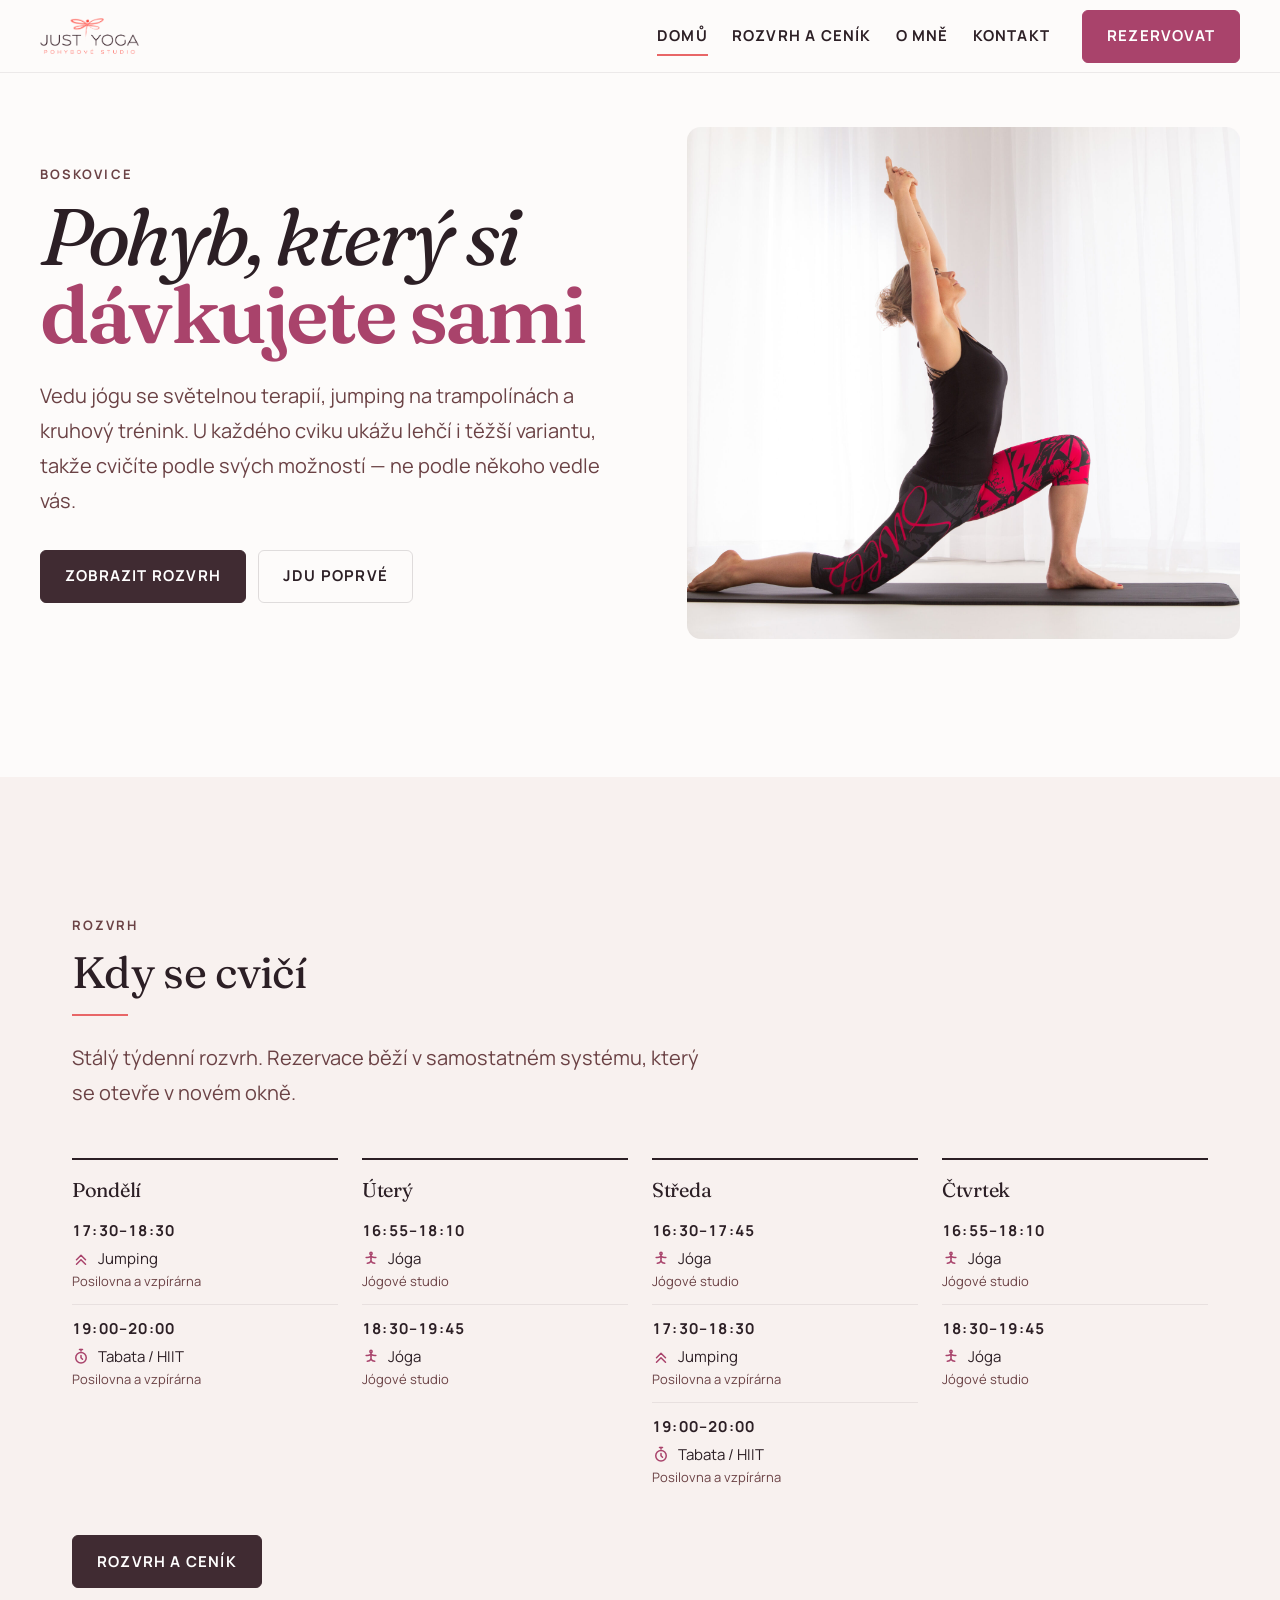
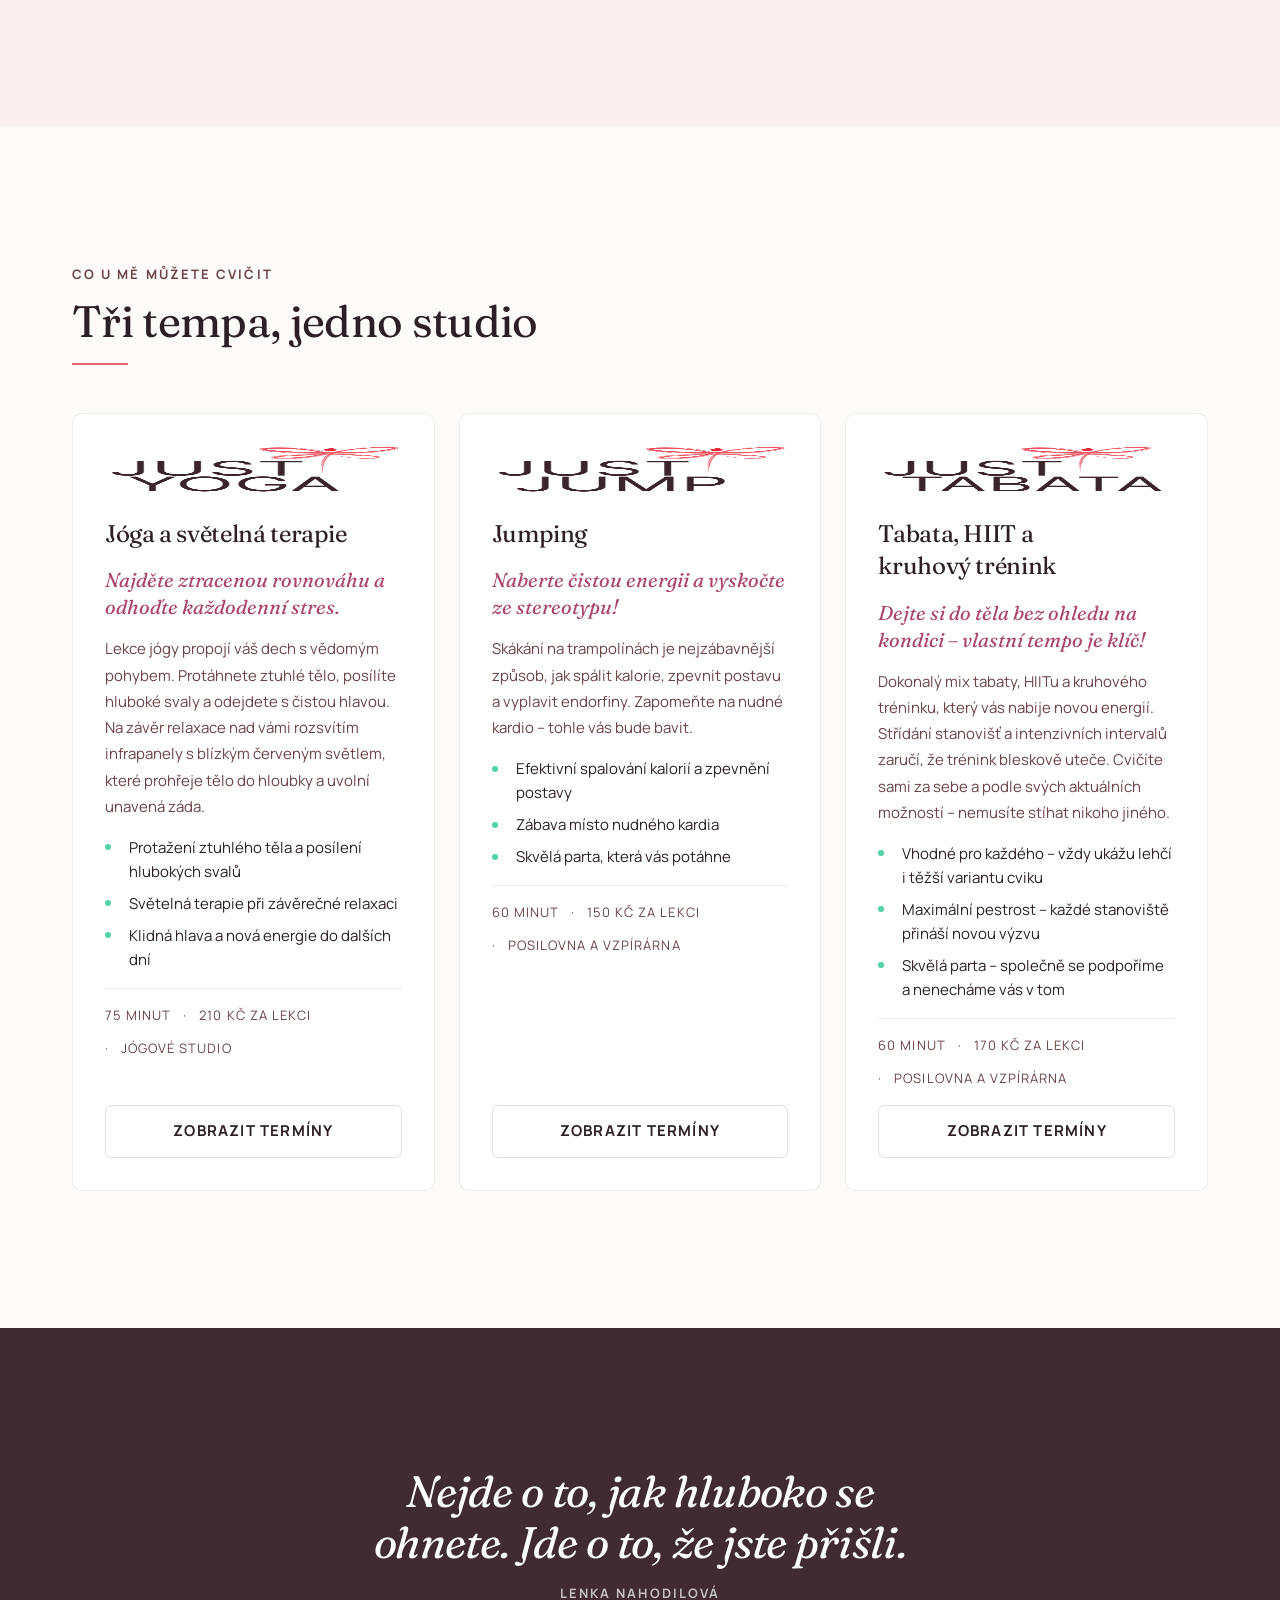
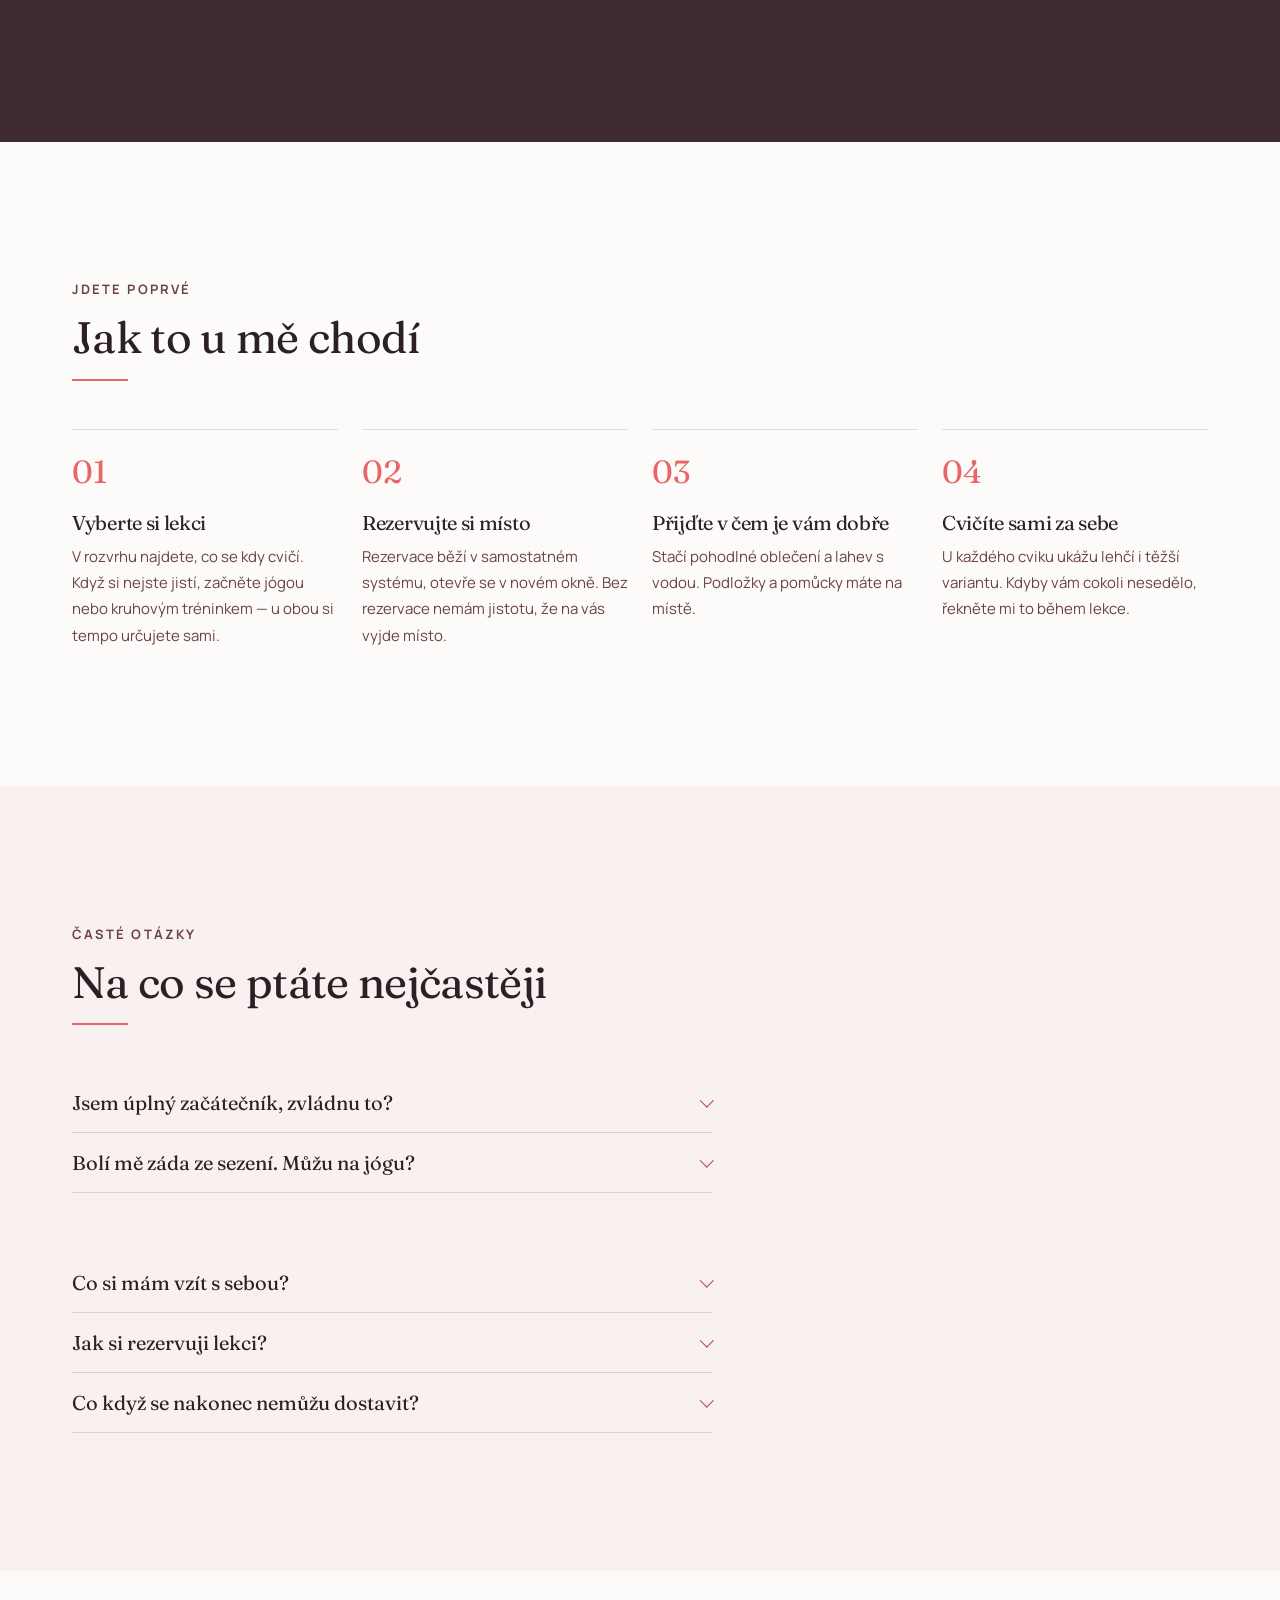
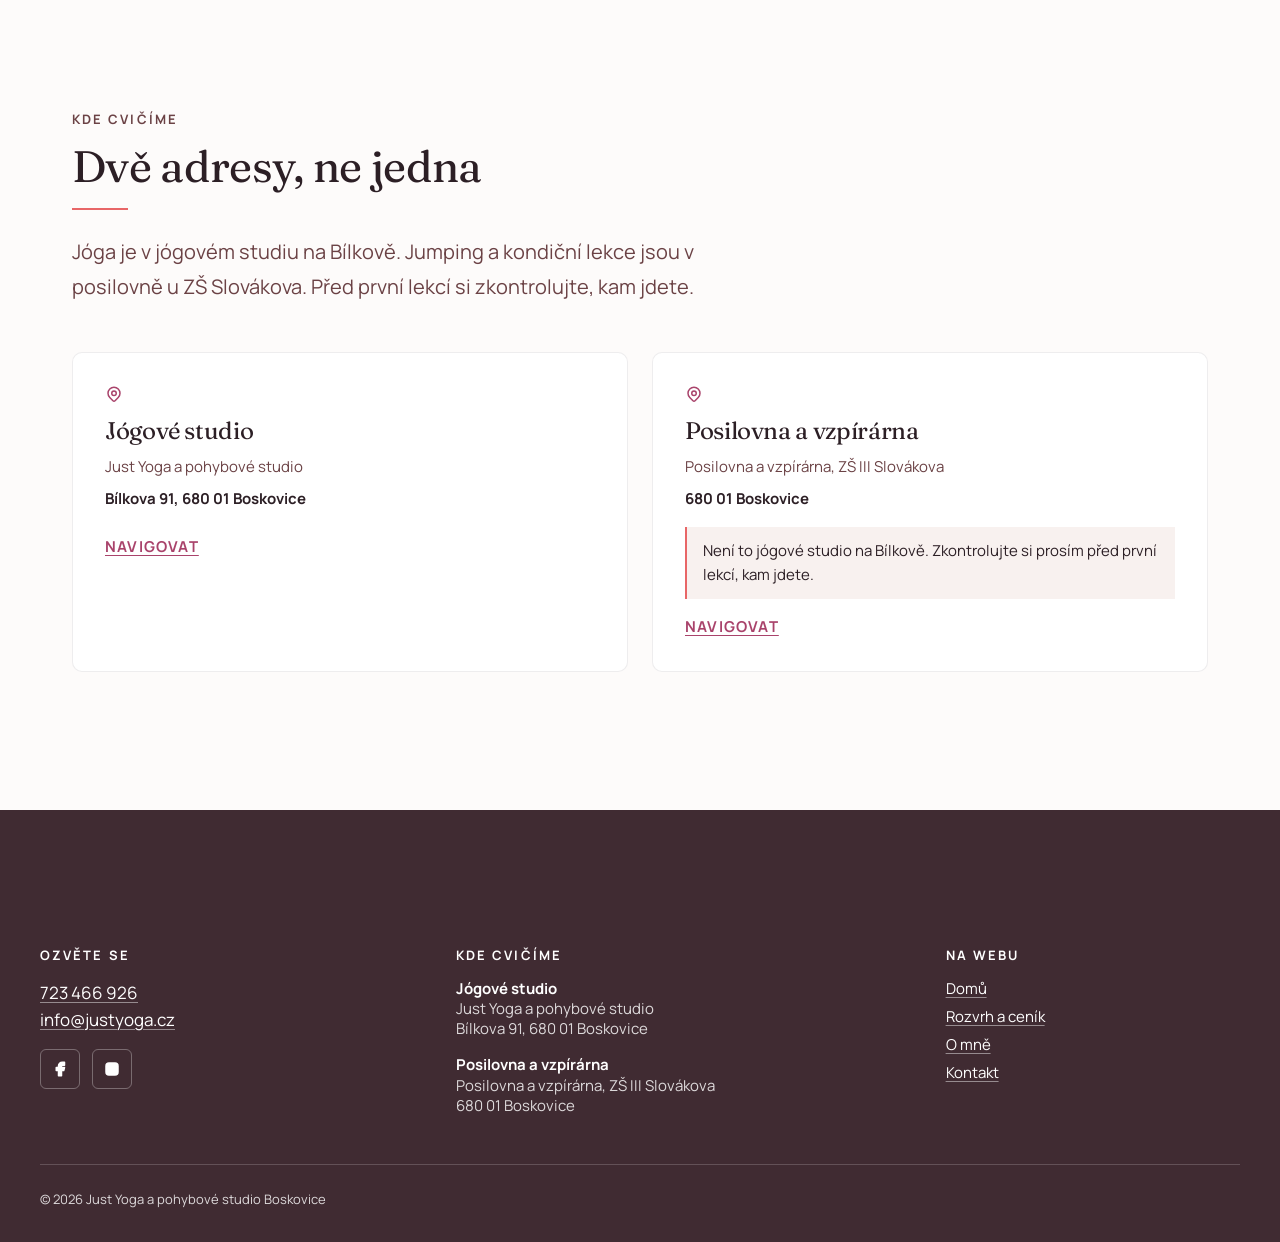
==== commit eccfa99e: "Jeden levý okraj pro celý web a srovnané ceny v ceníku Sekce se střídavě vykreslovaly v .shell a .sh" ====
--- a/web/index.html
+++ b/web/index.html
@@ -143,7 +143,7 @@
 
       <!-- FAQ ------------------------------------------------------- -->
       <section class="section band--alt" aria-labelledby="faq-title">
-        <div class="shell shell--narrow">
+        <div class="shell">
           <header class="section__head" data-reveal>
             <span class="eyebrow">Časté otázky</span>
             <h2 id="faq-title">Na co se ptáte nejčastěji</h2>
--- a/web/css/layout.css
+++ b/web/css/layout.css
@@ -495,6 +495,14 @@
 
 /* ==== FAQ ============================================================ */
 
+/* Capped here rather than by putting the section in a narrower container:
+   a narrower centred container would shift this block's left edge inwards
+   and the page would gain a second, ragged left margin. One left edge for
+   the whole site, measures set on the blocks themselves. */
+.faq {
+  max-width: var(--measure);
+}
+
 .faq__item {
   border-bottom: 1px solid var(--color-border);
 }
@@ -789,6 +797,7 @@
   list-style: none;
   display: grid;
   gap: var(--space-5);
+  max-width: var(--measure);
 }
 
 .booking__item {
@@ -845,8 +854,12 @@
   padding: var(--space-6);
 }
 
+/* Two lines' worth of room whether or not the name needs it, so the prices
+   line up across the row — "Tabata, HIIT a kruhový trénink" wraps and the
+   other two do not. */
 .pricing__name {
   margin: 0;
+  min-height: calc(2 * var(--leading-snug) * 1em);
   font-size: var(--text-xl);
 }
 
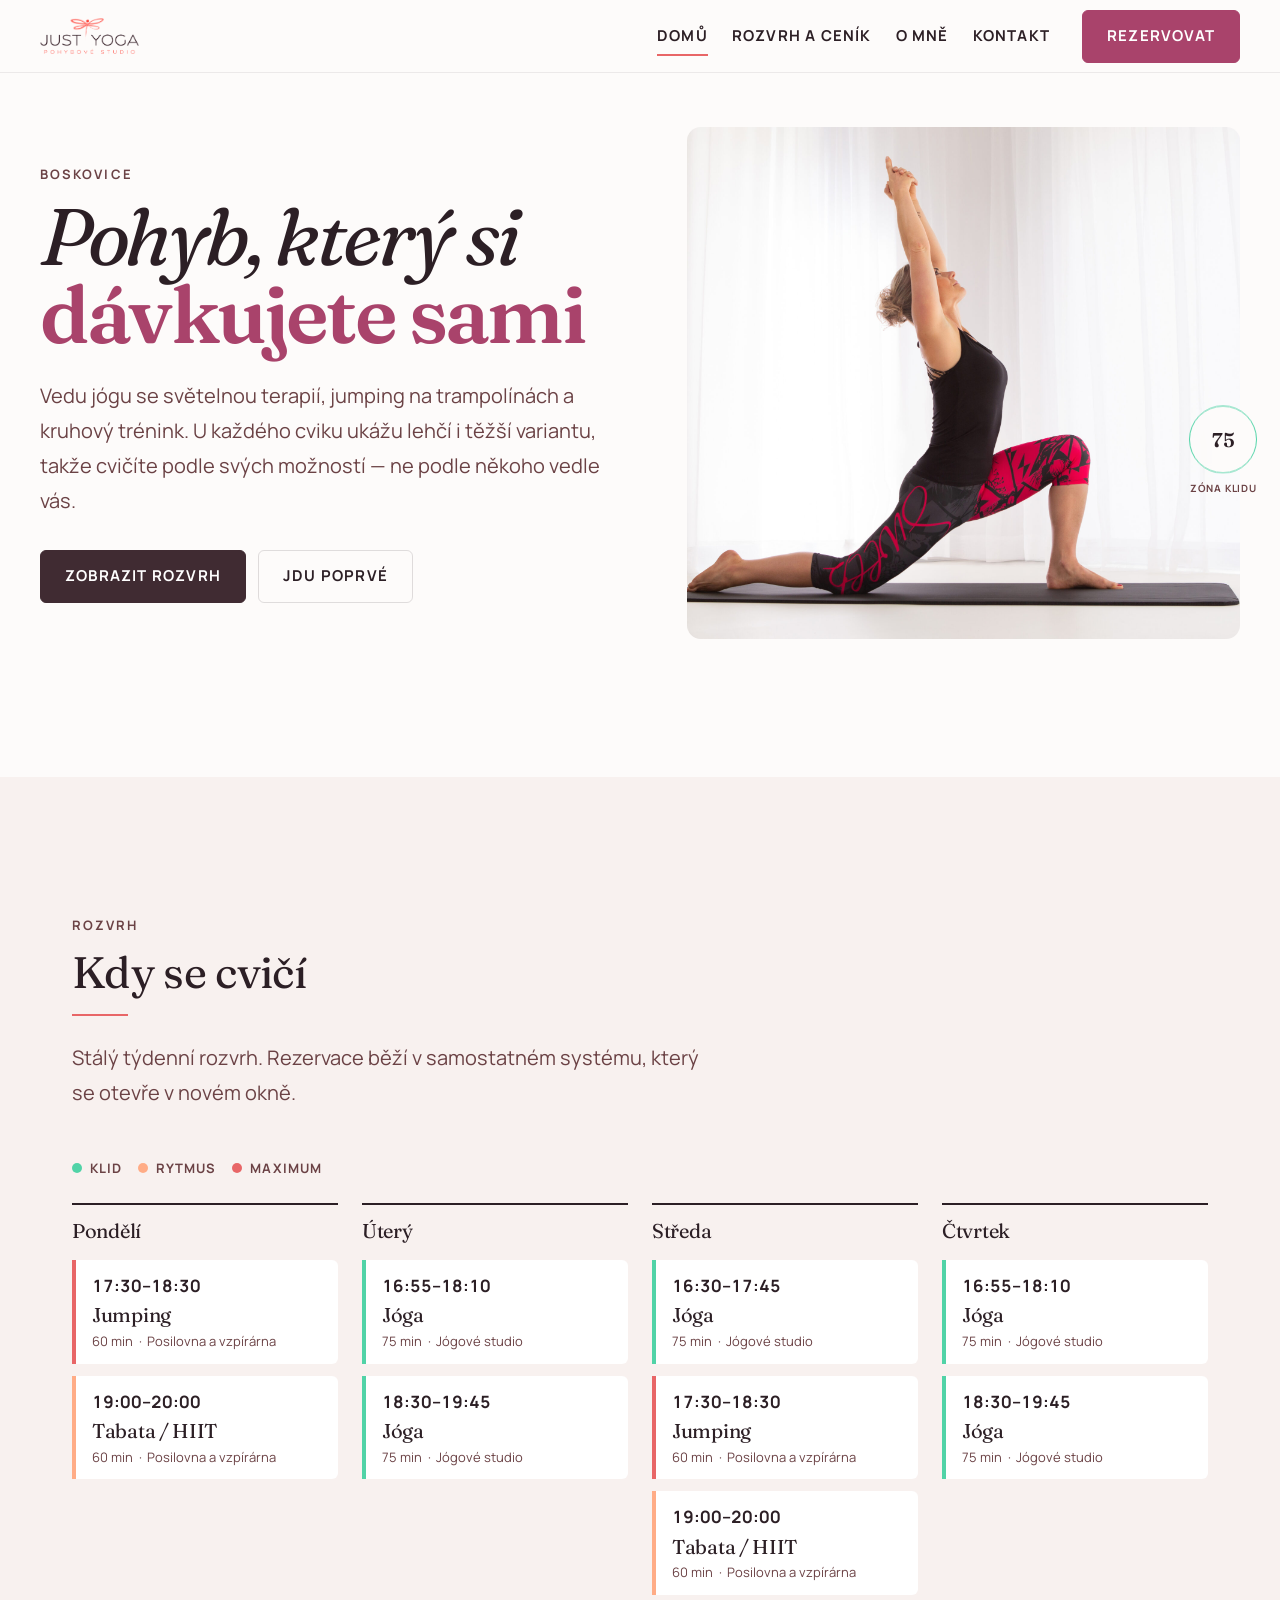
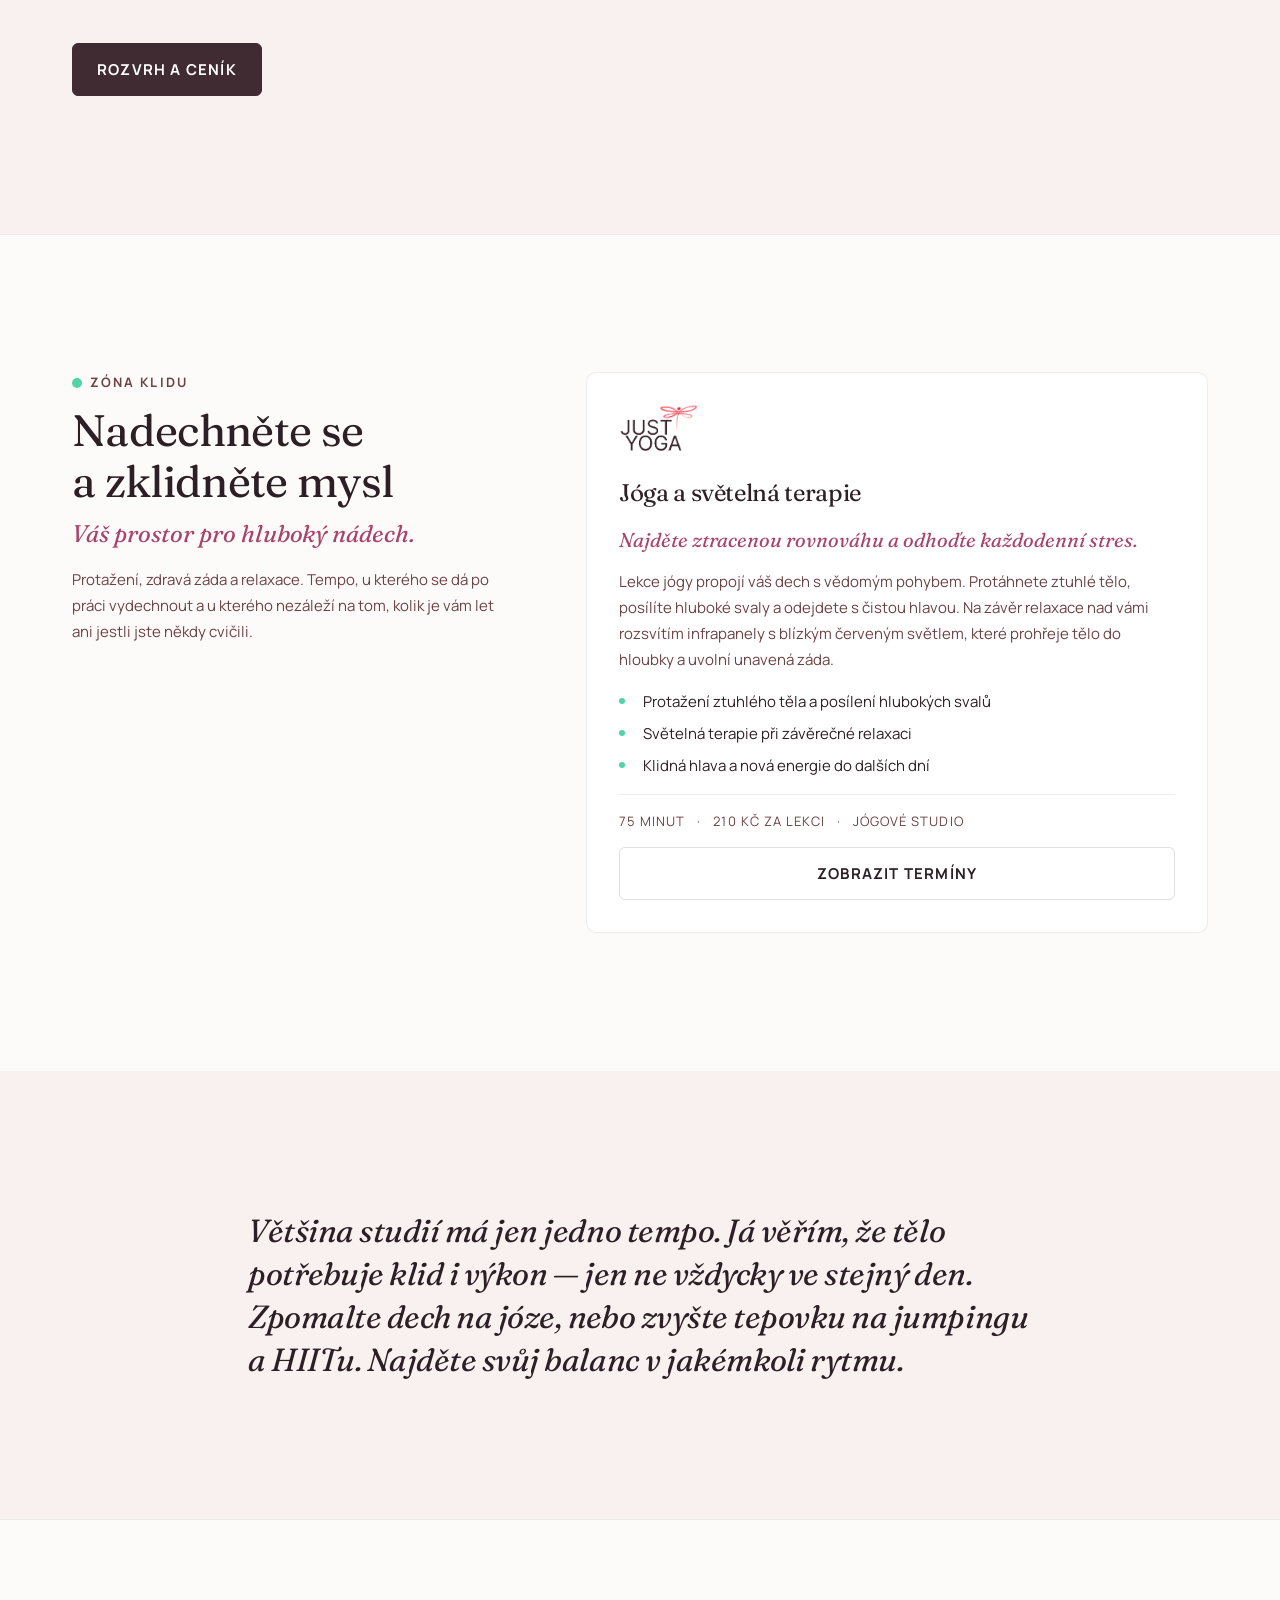
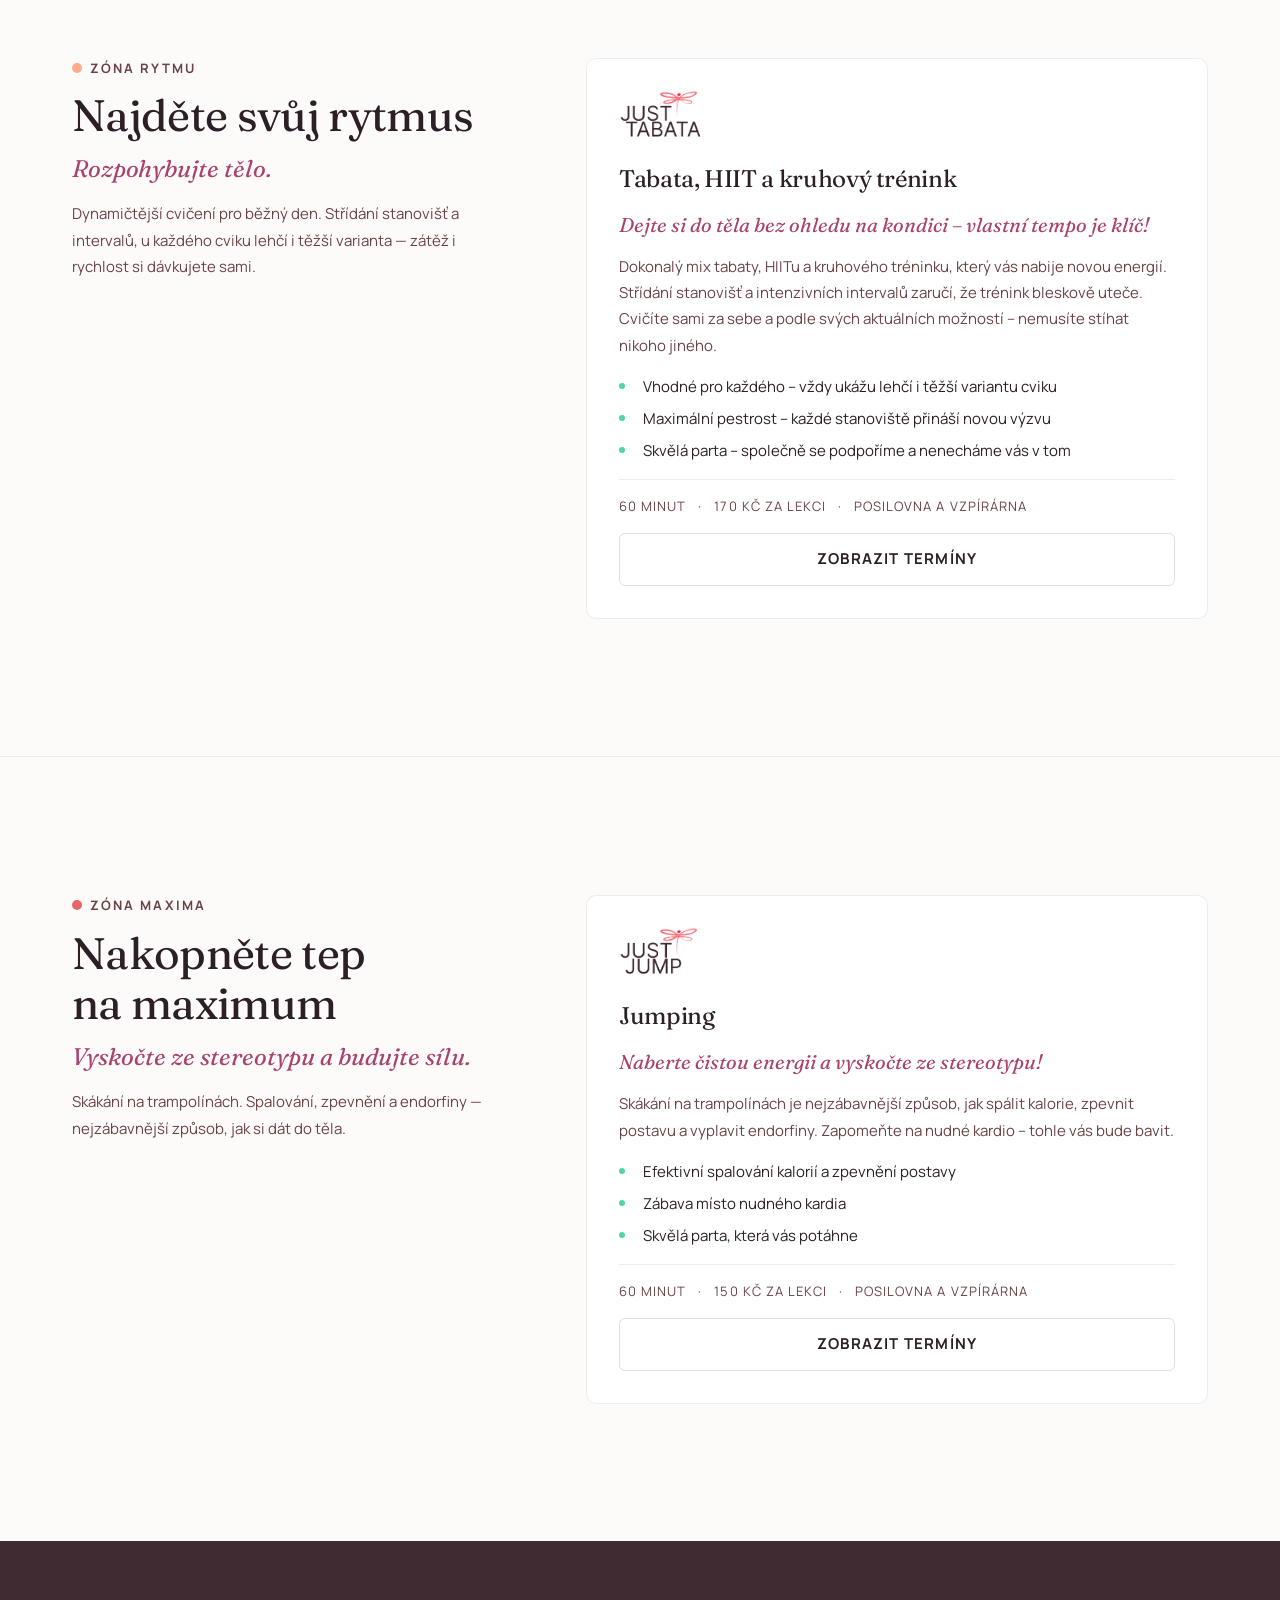
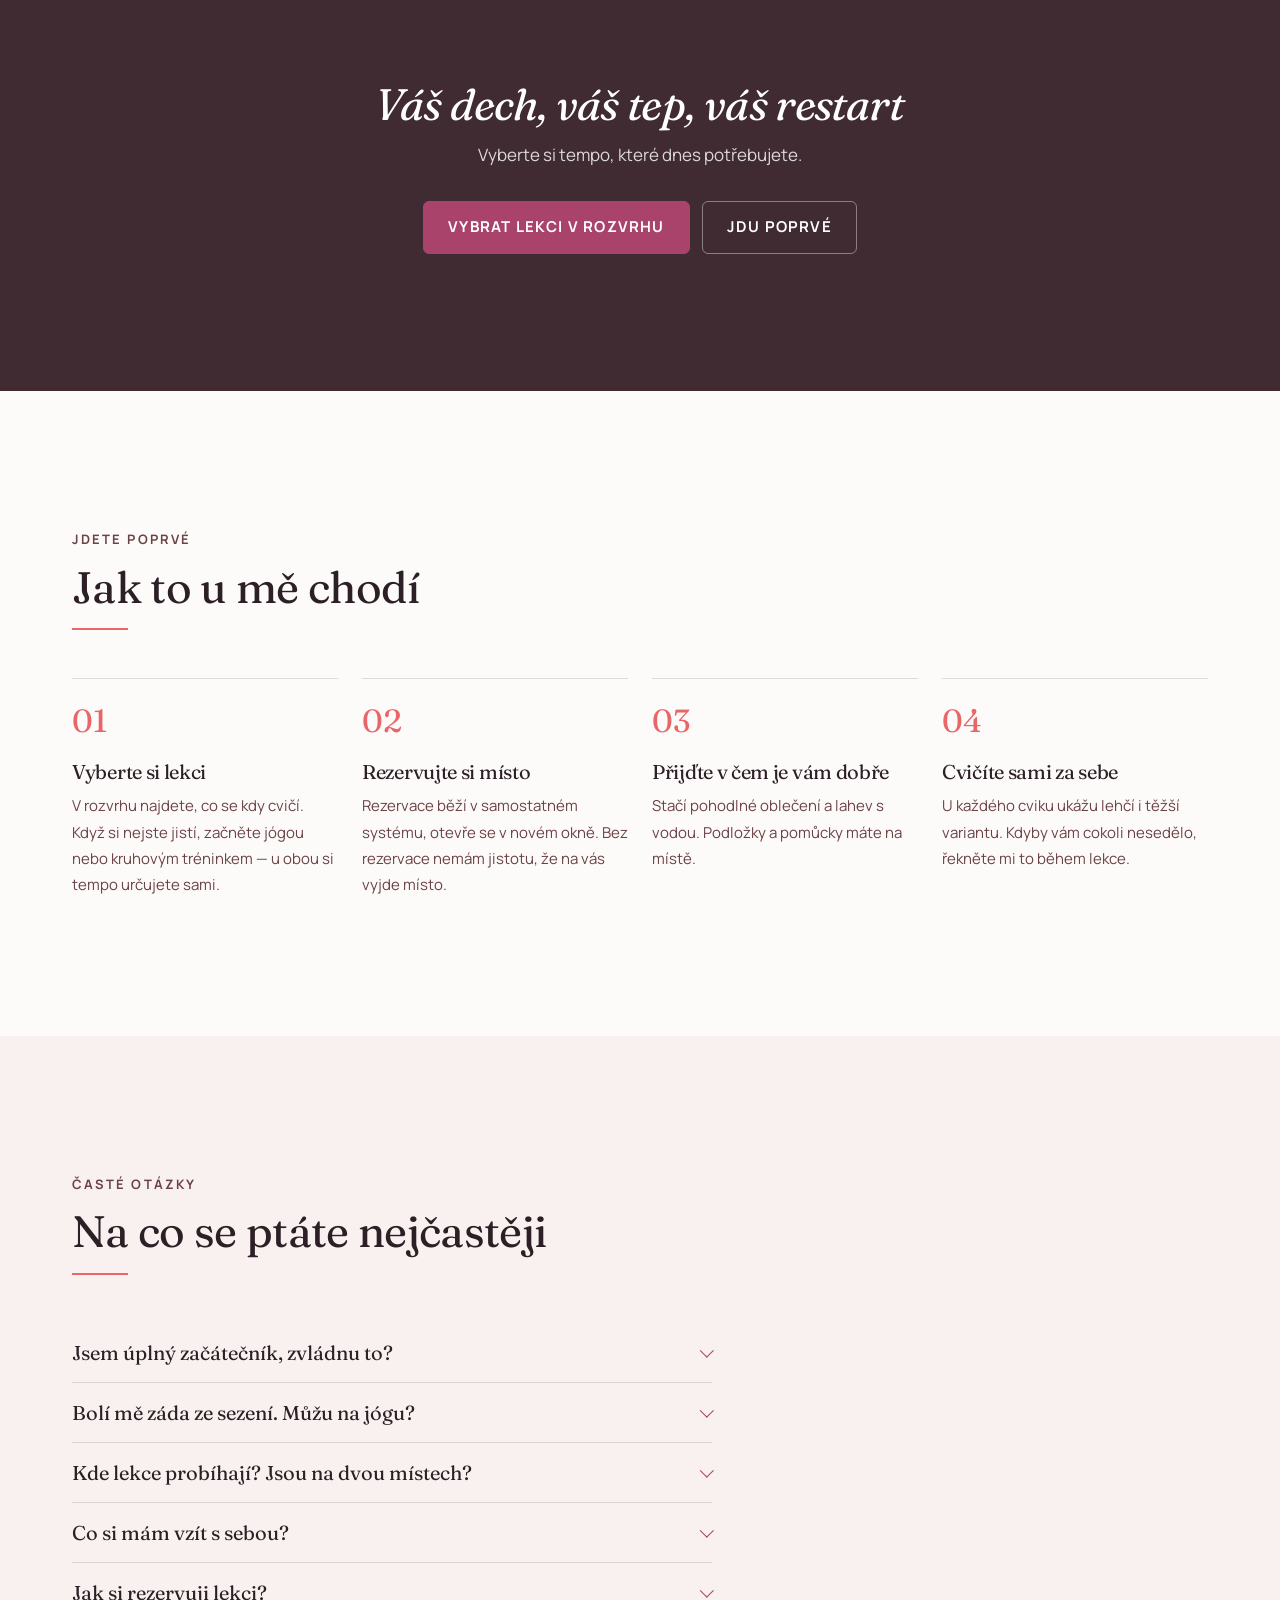
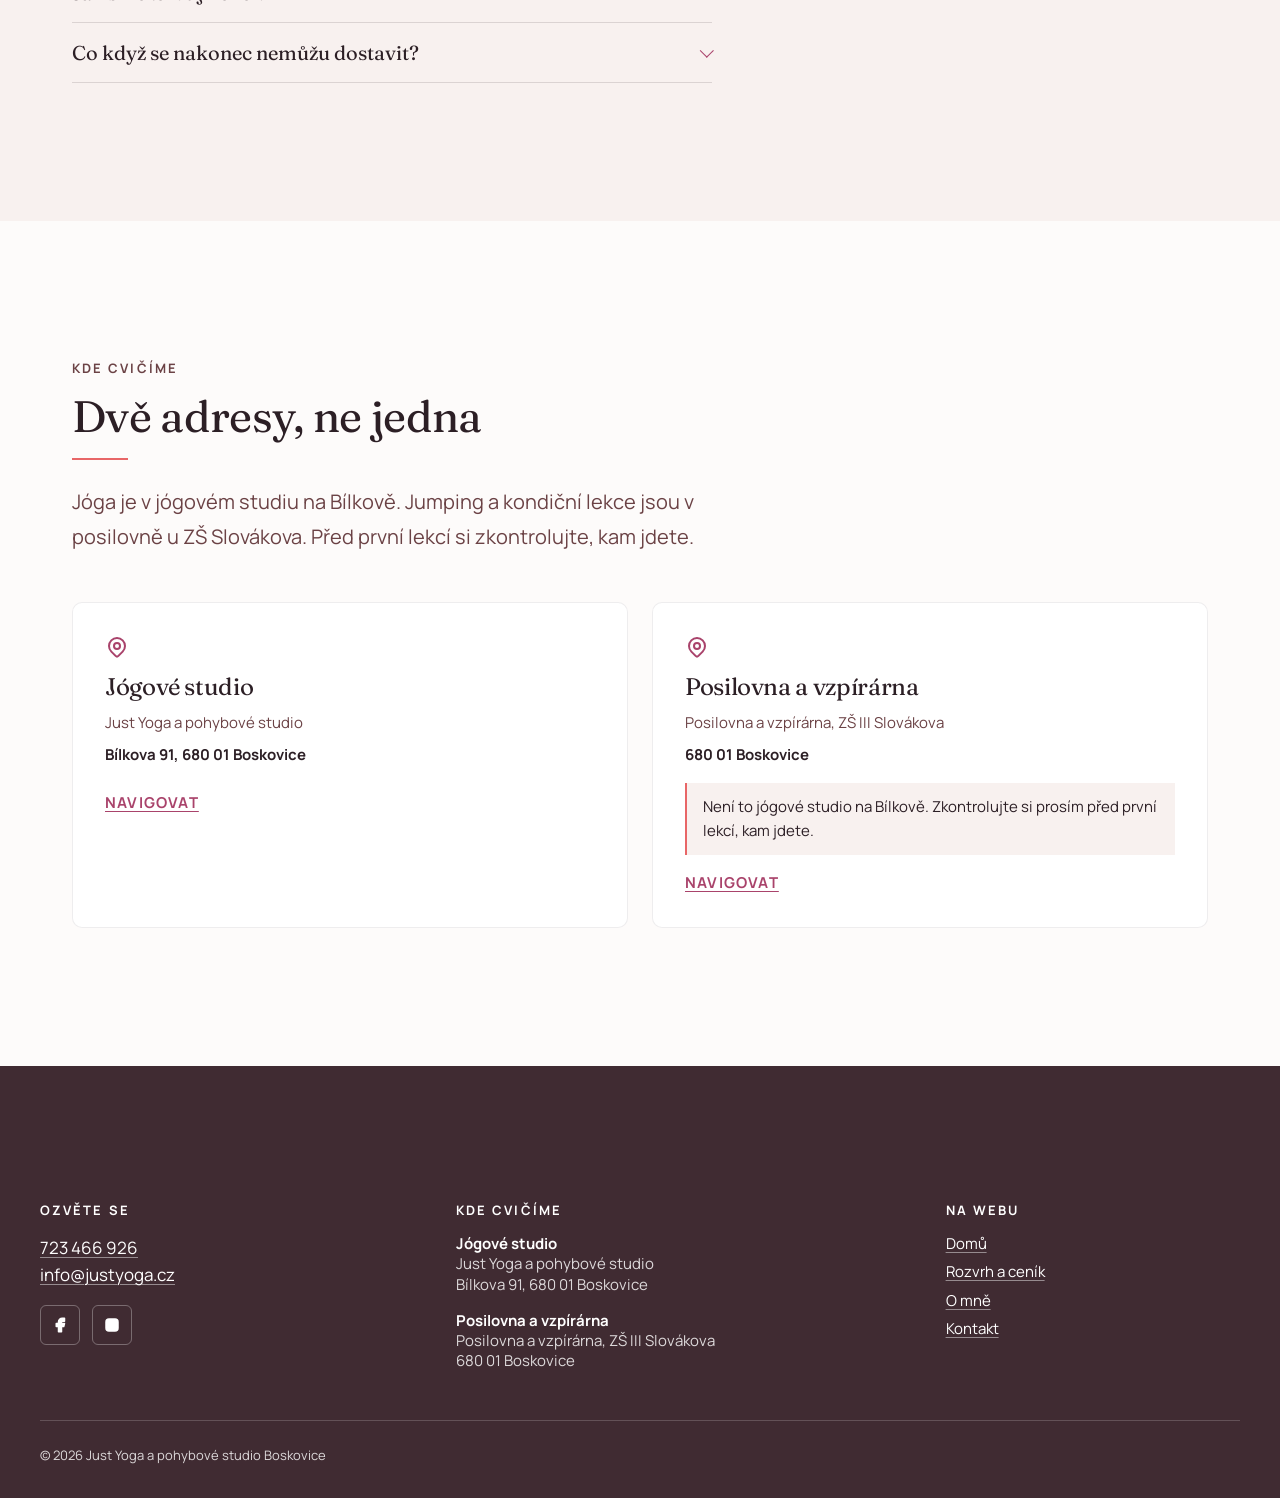
==== commit ec4d8500: "Tepometr zpátky, čitelný rozvrh, oprava karet **Karty aktivit.** Loga byla roztažená z poměru 1,635 " ====
--- a/web/index.html
+++ b/web/index.html
@@ -97,6 +97,7 @@
             </p>
           </header>
 
+          <div data-week-legend></div>
           <div data-week></div>
 
           <p class="section__foot">
@@ -105,28 +106,23 @@
         </div>
       </section>
 
-      <!-- Aktivity -------------------------------------------------- -->
-      <section class="section" id="lekce" aria-labelledby="activities-title">
-        <div class="shell">
-          <header class="section__head" data-reveal>
-            <span class="eyebrow">Co u mě můžete cvičit</span>
-            <h2 id="activities-title">Tři tempa, jedno studio</h2>
-            <hr class="rule" />
-          </header>
+      <!-- Zóny -------------------------------------------------------
+           Nápad klientky: stránka stoupá od klidu k maximu a plovoucí
+           tepometr ukazuje, kde návštěvník právě je. Pořadí sekcí je
+           zároveň pořadí, ve kterém tepometr zrychluje, takže se sem
+           nesmí vsunout nic, co by ten oblouk přerušilo. -->
+      <div data-zone-calm></div>
 
-          <div data-activities></div>
-        </div>
+      <!-- „Most" — klientka ho chtěla přesně sem, do chvíle, kdy se
+           kolečko poprvé zrychlí, jako vysvětlení, proč se dalo do
+           pohybu. -->
+      <section class="section band--alt bridge" aria-label="Proč tři tempa">
+        <div data-bridge></div>
       </section>
 
-      <!-- Editorial ------------------------------------------------- -->
-      <section class="section band--dark editorial" aria-labelledby="editorial-title">
-        <div class="shell shell--narrow">
-          <h2 id="editorial-title" class="editorial__quote">
-            Nejde o to, jak hluboko se ohnete. Jde o to, že jste přišli.
-          </h2>
-          <p class="editorial__by">Lenka Nahodilová</p>
-        </div>
-      </section>
+      <div data-zone-move></div>
+      <div data-zone-burn></div>
+      <div data-zone-rest></div>
 
       <!-- Poprvé ---------------------------------------------------- -->
       <section class="section" id="poprve" aria-labelledby="first-title">
@@ -174,5 +170,9 @@
     </main>
 
     <div data-site-footer></div>
+
+    <!-- ⚠️ MUSÍ zůstat přímým potomkem <body>: position: fixed se zasekne
+         uvnitř předka s transform, filter nebo contain. -->
+    <div data-heart-rate-meter></div>
   </body>
 </html>
--- a/web/css/tokens.css
+++ b/web/css/tokens.css
@@ -50,6 +50,7 @@
   --color-berry: #a9436b;
   --color-mint: #51d3a7;
   --color-yellow: #ffd47d;
+  --color-peach: #ffac86;
   --color-plum: #402b32;
 
   /* === Functional roles ===
@@ -89,6 +90,22 @@
   --color-accent-hover: color-mix(in srgb, var(--color-berry), #000 16%);
 
   --color-focus: var(--color-berry);
+
+  /* === Intensity ===
+     The three lesson types, ordered by how hard the heart works. These are
+     the brandbook's "pops" doing the one job they are good at: marking.
+     They never fill a surface — they are a 4px rule on a schedule row, a
+     dot in a legend, and the color the heart-rate meter takes in that zone.
+     Ordered calm → rhythm → maximum, which is also the order the page
+     scrolls through, so the schedule legend and the meter agree.
+
+     Contrast on the page background (they mark, they never carry text):
+       mint  #51d3a7  1.81
+       peach #ffac86  1.94
+       coral #e86667  3.12 */
+  --color-zone-calm: var(--color-mint);
+  --color-zone-move: var(--color-peach);
+  --color-zone-burn: var(--color-coral);
 
   /* === Typography ===
      Fraunces is the display face: a variable serif with a soft, slightly
--- a/web/css/layout.css
+++ b/web/css/layout.css
@@ -259,22 +259,75 @@
   margin-bottom: 0;
 }
 
-/* ==== Week =========================================================== */
+/* ==== Week ===========================================================
+   Readability was the complaint: the old rows put the time, the name and
+   the venue in three near-identical sizes and repeated the venue in tiny
+   muted type under every single lesson, so nine lessons read as a wall.
+
+   Now each row is one block with a clear hierarchy — time large and
+   tabular, name in the display face, everything else demoted to one meta
+   line — and a 4px rule down the left in the zone's colour, so "where are
+   the calm lessons" is answerable without reading a word. */
+
+.legend {
+  list-style: none;
+  display: flex;
+  flex-wrap: wrap;
+  gap: var(--space-4);
+  margin-bottom: var(--space-5);
+  font-size: var(--text-xs);
+  font-weight: 700;
+  letter-spacing: var(--tracking-wide);
+  text-transform: uppercase;
+  color: var(--color-text-muted);
+}
+
+.legend__item {
+  display: flex;
+  align-items: center;
+  gap: var(--space-2);
+}
+
+.legend__dot {
+  width: 0.625rem;
+  height: 0.625rem;
+  border-radius: 50%;
+  background: var(--zone-color, var(--color-border));
+}
+
+/* One place maps a zone id to its colour; the schedule rule, the legend
+   dot, the zone band and the meter all read it from here. */
+[data-zone="calm"] {
+  --zone-color: var(--color-zone-calm);
+}
+
+[data-zone="move"] {
+  --zone-color: var(--color-zone-move);
+}
+
+[data-zone="burn"] {
+  --zone-color: var(--color-zone-burn);
+}
+
+[data-zone="rest"] {
+  --zone-color: var(--color-berry);
+}
 
 .week {
   list-style: none;
   display: grid;
-  gap: var(--space-5);
+  gap: var(--space-6);
 }
 
 @media (min-width: 768px) {
   .week {
     grid-template-columns: repeat(4, 1fr);
+    gap: var(--space-5);
   }
 }
 
 .week__day {
-  padding-top: var(--space-4);
+  padding-top: var(--space-3);
   border-top: 2px solid var(--color-text);
 }
 
@@ -289,45 +342,37 @@
   gap: var(--space-3);
 }
 
-.week__lesson {
-  display: grid;
-  gap: var(--space-1);
-  padding-bottom: var(--space-3);
-  border-bottom: 1px solid var(--color-hairline);
-}
-
-.week__lesson:last-child {
-  border-bottom: 0;
-  padding-bottom: 0;
-}
-
-/* Tabular figures keep the times in a column that lines up; proportional
+.lesson {
+  display: grid;
+  gap: 0.15rem;
+  padding: var(--space-3) var(--space-4);
+  border-left: 4px solid var(--zone-color, var(--color-border));
+  border-radius: 0 var(--radius-md) var(--radius-md) 0;
+  background: var(--color-surface);
+}
+
+/* Tabular figures so the times line up down the column; proportional
    digits make a schedule look hand-typed. */
-.week__time {
-  font-size: var(--text-sm);
+.lesson__time {
+  font-size: var(--text-base);
   font-weight: 700;
   font-variant-numeric: tabular-nums;
-  letter-spacing: var(--tracking-wide);
-}
-
-.week__name {
+  letter-spacing: var(--tracking-normal);
+}
+
+.lesson__name {
+  font-family: var(--font-display);
+  font-size: var(--text-lg);
+  line-height: var(--leading-snug);
+  letter-spacing: var(--tracking-tight);
+}
+
+.lesson__meta {
   display: flex;
-  align-items: center;
-  gap: var(--space-2);
-  font-size: var(--text-sm);
-}
-
-.week__icon svg,
-.venue__icon svg {
-  width: 1.125rem;
-  height: 1.125rem;
-  stroke: var(--color-accent);
-  fill: none;
-}
-
-.week__venue {
-  display: block;
+  flex-wrap: wrap;
+  gap: 0.35rem;
   font-size: var(--text-xs);
+  color: var(--color-text-muted);
 }
 
 /* ==== Activities ===================================================== */
@@ -337,22 +382,39 @@
   gap: var(--space-5);
 }
 
+/* Subgrid, so every row inside the three cards lines up: logos on one
+   baseline, names on one baseline, prices on one baseline. Without it each
+   card stacks its own content and the row reads as three unrelated boxes —
+   the taglines alone differ by 79px. The card is a 7-row track (logo, name,
+   headline, tagline, benefits, meta, cta) that inherits the parent's rows. */
 @media (min-width: 768px) {
   .activities {
     grid-template-columns: repeat(3, 1fr);
+    grid-template-rows: repeat(7, auto);
+  }
+
+  .activity {
+    grid-row: span 7;
+    grid-template-rows: subgrid;
   }
 }
 
 .activity {
-  display: flex;
-  flex-direction: column;
+  display: grid;
   gap: var(--space-4);
+  align-content: start;
   padding: var(--space-6);
 }
 
+/* align-self, not width:auto. In a column flex/grid the cross axis is
+   horizontal, so the default stretch blew the logo out to the full card
+   width against its fixed height — measured ratio 6.18 against a natural
+   1.635, i.e. stretched to nearly four times its width. */
 .activity__logo {
   height: 3rem;
   width: auto;
+  align-self: start;
+  justify-self: start;
   margin-bottom: var(--space-2);
 }
 
@@ -571,6 +633,16 @@
   margin-bottom: var(--space-3);
 }
 
+/* Inline SVGs carry no intrinsic size, so without this they render at the
+   viewport-relative default — the pins came out roughly 300px tall. Every
+   icon insertion point needs its own sizing rule. */
+.venue__icon svg {
+  width: 1.5rem;
+  height: 1.5rem;
+  stroke: var(--color-accent);
+  fill: none;
+}
+
 .venue__label {
   margin-bottom: var(--space-2);
   font-size: var(--text-xl);
@@ -989,3 +1061,240 @@
   background: var(--color-bg-alt);
   font-size: var(--text-sm);
 }
+
+/* ==== Zones ==========================================================
+   Three bands the page climbs through. The zone's colour appears only as
+   a dot beside the eyebrow and as a hairline at the top of the band — the
+   band itself stays on the page palette. Filling three sections with three
+   different pastels is exactly what made the previous build read as a
+   colouring book; the colour's job here is to agree with the meter, not to
+   paint the room. */
+
+.zone {
+  border-top: 1px solid var(--color-hairline);
+}
+
+.zone__inner {
+  display: grid;
+  gap: clamp(2rem, 1rem + 3vw, 3.5rem);
+}
+
+@media (min-width: 768px) {
+  .zone__inner {
+    grid-template-columns: 0.85fr 1.15fr;
+    align-items: start;
+  }
+}
+
+.zone__head {
+  position: sticky;
+  top: 7rem;
+}
+
+@media (width < 768px) {
+  .zone__head {
+    position: static;
+  }
+}
+
+.zone__eyebrow {
+  display: flex;
+  align-items: center;
+  gap: var(--space-2);
+}
+
+.zone__dot {
+  width: 0.625rem;
+  height: 0.625rem;
+  border-radius: 50%;
+  background: var(--zone-color);
+}
+
+.zone__heading {
+  margin-bottom: var(--space-3);
+}
+
+.zone__slogan {
+  margin-bottom: var(--space-4);
+  font-family: var(--font-display);
+  font-style: italic;
+  font-size: var(--text-xl);
+  line-height: var(--leading-snug);
+  color: var(--color-accent);
+}
+
+.zone__text {
+  max-width: var(--measure-narrow);
+  font-size: var(--text-sm);
+  line-height: var(--leading-relaxed);
+}
+
+.zone__cards {
+  display: grid;
+  gap: var(--space-5);
+}
+
+/* ==== Bridge =========================================================
+   The client's explanation of why the meter started moving. It is one
+   paragraph and it is set like a pull quote, because that is its job on
+   the page — to be read, not skimmed past. */
+
+.bridge__text {
+  margin: 0;
+  font-family: var(--font-display);
+  font-size: var(--text-2xl);
+  font-style: italic;
+  line-height: var(--leading-snug);
+  letter-spacing: var(--tracking-tight);
+  text-wrap: pretty;
+}
+
+/* ==== Rest zone (closing CTA) ======================================== */
+
+.zone--rest {
+  border-top: 0;
+  text-align: center;
+}
+
+.zone__rest-heading {
+  margin-bottom: var(--space-3);
+  font-size: var(--text-3xl);
+  font-style: italic;
+  font-weight: 400;
+}
+
+.zone__rest-text {
+  margin-bottom: var(--space-6);
+  color: color-mix(in srgb, var(--color-text-inverse) 82%, transparent);
+}
+
+.zone__rest-actions {
+  display: flex;
+  flex-wrap: wrap;
+  gap: var(--space-3);
+  justify-content: center;
+}
+
+/* ==== Heart rate meter ===============================================
+   Fixed to the right edge, small, and quiet. The client asked for a circle
+   that pulses faster and changes colour as the page descends; the version
+   that fits this design is one thin ring, not a filled blob — a filled
+   circle at 170bpm in coral is a warning light, a ring reading its own
+   number is an instrument.
+
+   The pulse is a CSS animation whose duration is derived from the bpm the
+   script writes, so nothing is drawn per frame and scrolling stays cheap. */
+
+.hrm {
+  position: fixed;
+  right: clamp(0.75rem, 0.3rem + 1.4vw, 1.75rem);
+  top: 50%;
+  translate: 0 -50%;
+  z-index: var(--z-sticky);
+  display: grid;
+  justify-items: center;
+  gap: var(--space-2);
+  margin: 0;
+  pointer-events: none;
+}
+
+.hrm__dial {
+  position: relative;
+  display: grid;
+  place-items: center;
+  width: 4.25rem;
+  height: 4.25rem;
+}
+
+/* Two rings: a static one that holds the shape and keeps the number
+   legible, and one that pulses. Animating the static one would make the
+   number wobble. */
+.hrm__dial::before {
+  content: "";
+  position: absolute;
+  inset: 0;
+  border: 1.5px solid var(--zone-color, var(--color-zone-calm));
+  border-radius: 50%;
+  background: color-mix(in srgb, var(--color-bg) 85%, transparent);
+  backdrop-filter: blur(6px);
+  transition: border-color var(--transition-slow);
+}
+
+.hrm__ring {
+  position: absolute;
+  inset: 0;
+  border: 1.5px solid var(--zone-color, var(--color-zone-calm));
+  border-radius: 50%;
+  opacity: 0;
+  animation: hrm-beat calc(60s / var(--hrm-bpm, 75)) var(--ease-out) infinite;
+  transition: border-color var(--transition-slow);
+}
+
+@keyframes hrm-beat {
+  0% {
+    scale: 1;
+    opacity: 0.55;
+  }
+  70% {
+    scale: 1.45;
+    opacity: 0;
+  }
+  100% {
+    scale: 1.45;
+    opacity: 0;
+  }
+}
+
+.hrm__value {
+  position: relative;
+  font-family: var(--font-display);
+  font-size: var(--text-lg);
+  font-weight: 600;
+  font-variant-numeric: tabular-nums;
+  line-height: 1;
+  color: var(--color-text);
+}
+
+.hrm__label {
+  margin: 0;
+  max-width: 5.5rem;
+  font-size: 0.625rem;
+  font-weight: 700;
+  letter-spacing: var(--tracking-wide);
+  line-height: 1.3;
+  text-align: center;
+  text-transform: uppercase;
+  color: var(--color-text-muted);
+}
+
+/* Reduced motion: the meter still reports the zone and the number, it just
+   stops beating. Removing it entirely would take away information. */
+@media (prefers-reduced-motion: reduce) {
+  .hrm__ring {
+    animation: none;
+    opacity: 0.35;
+  }
+}
+
+/* On a phone the ring would sit on top of the content it is describing, so
+   it drops to the bottom corner and shrinks. */
+@media (width < 768px) {
+  .hrm {
+    top: auto;
+    bottom: var(--space-4);
+    translate: 0;
+  }
+
+  .hrm__dial {
+    width: 3.25rem;
+    height: 3.25rem;
+  }
+
+  .hrm__value {
+    font-size: var(--text-sm);
+  }
+
+  .hrm__label {
+    display: none;
+  }
+}
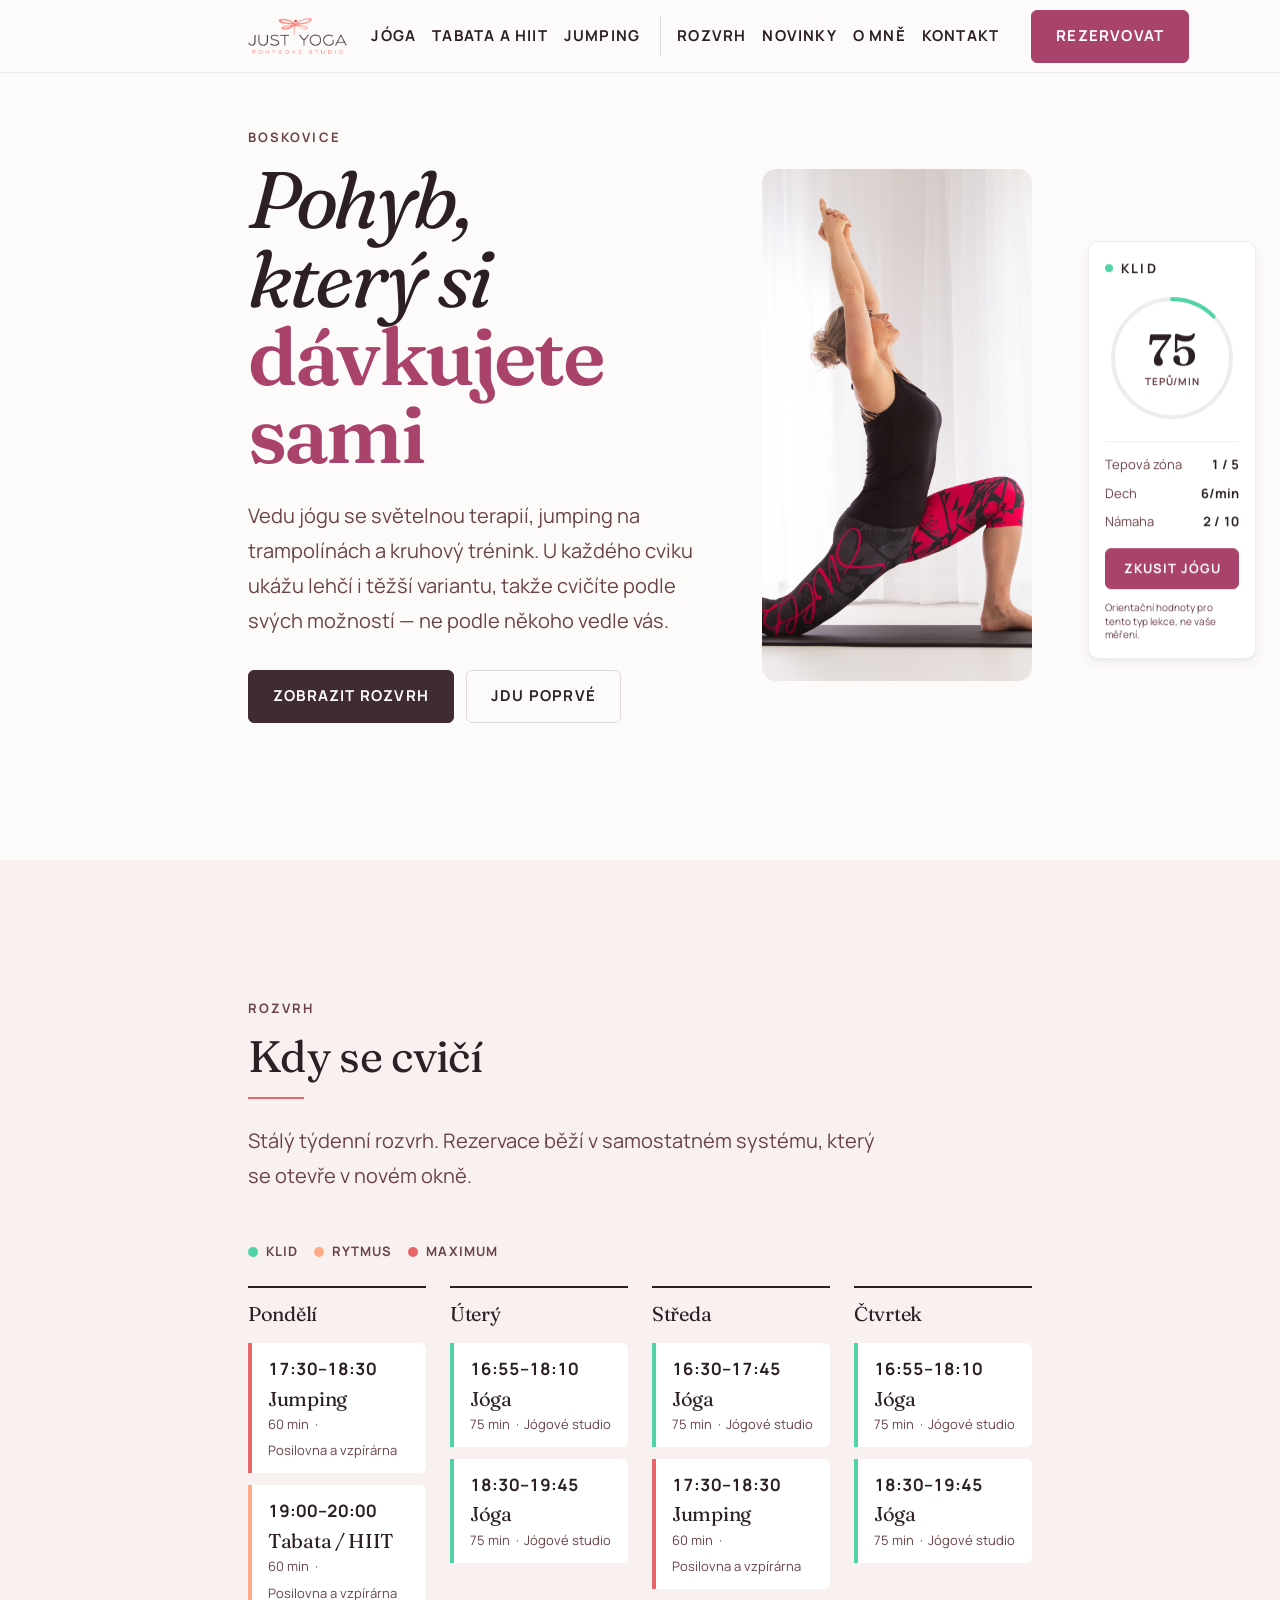
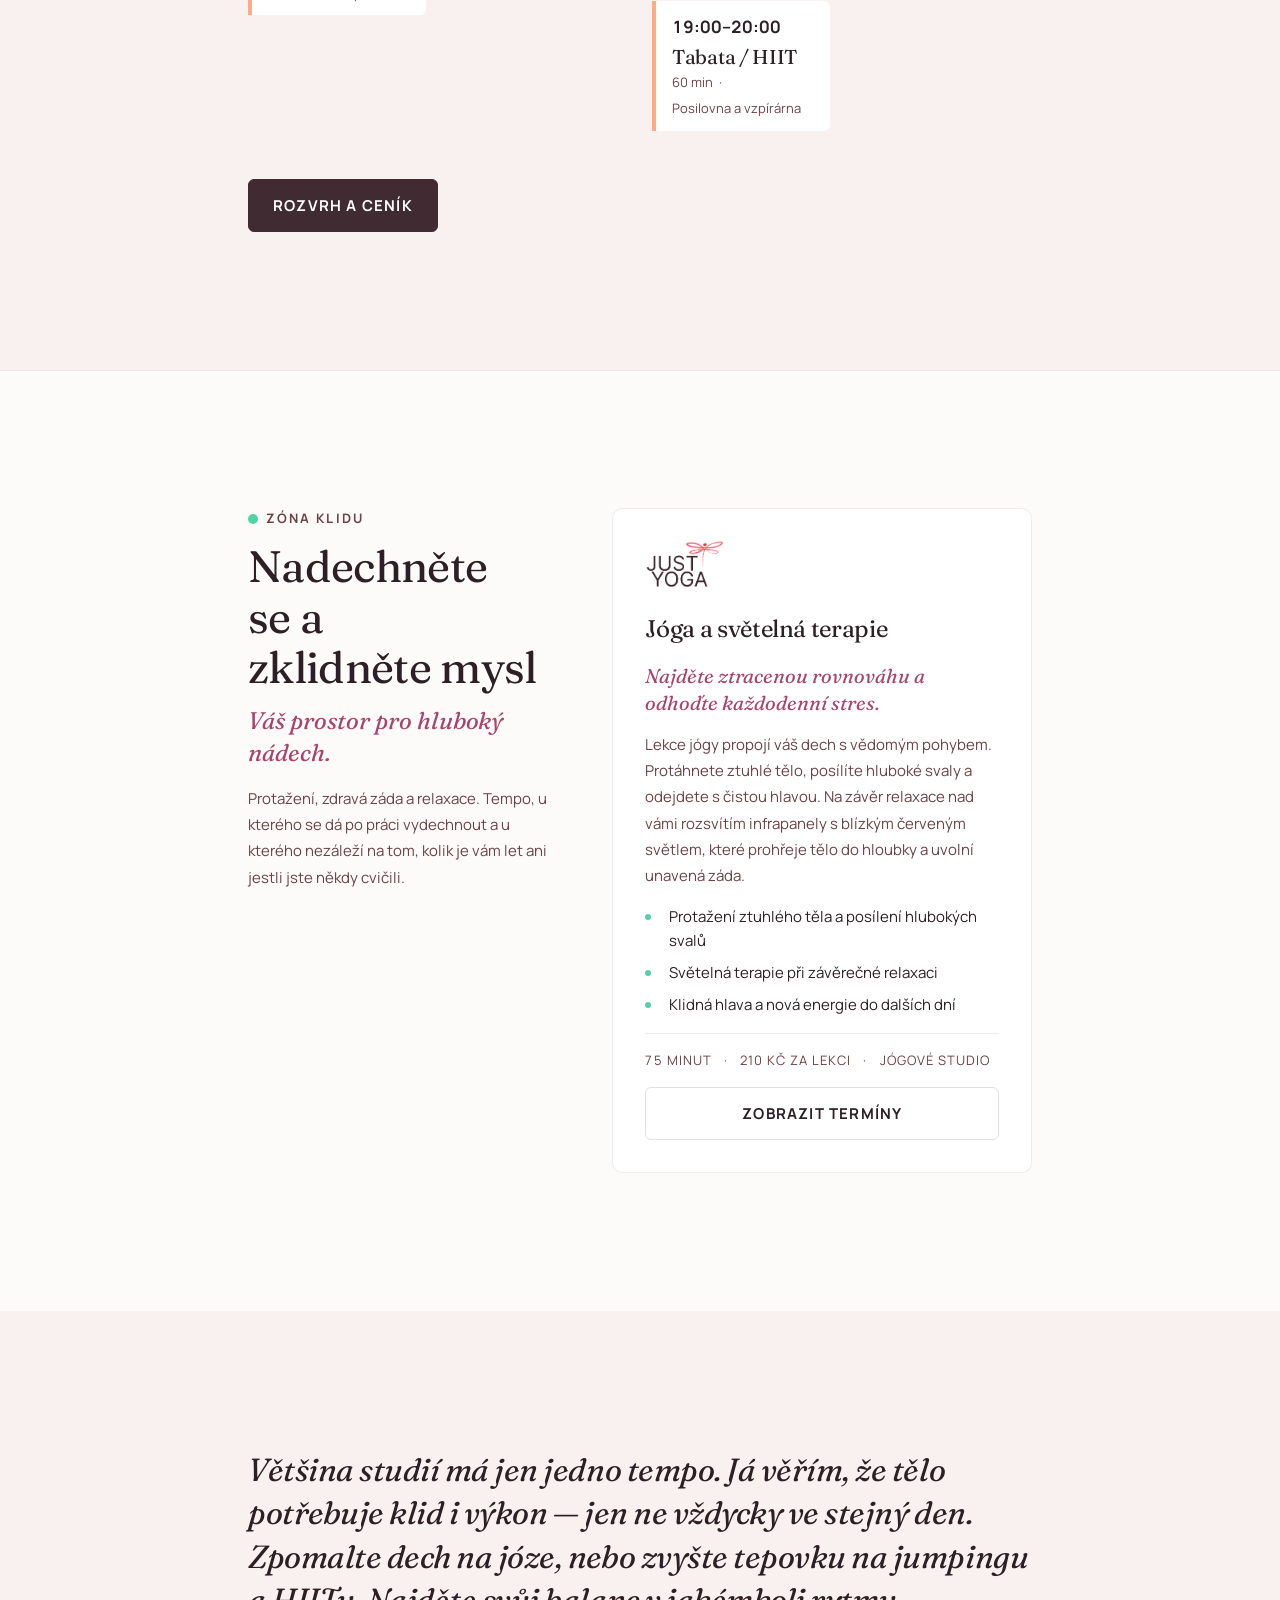
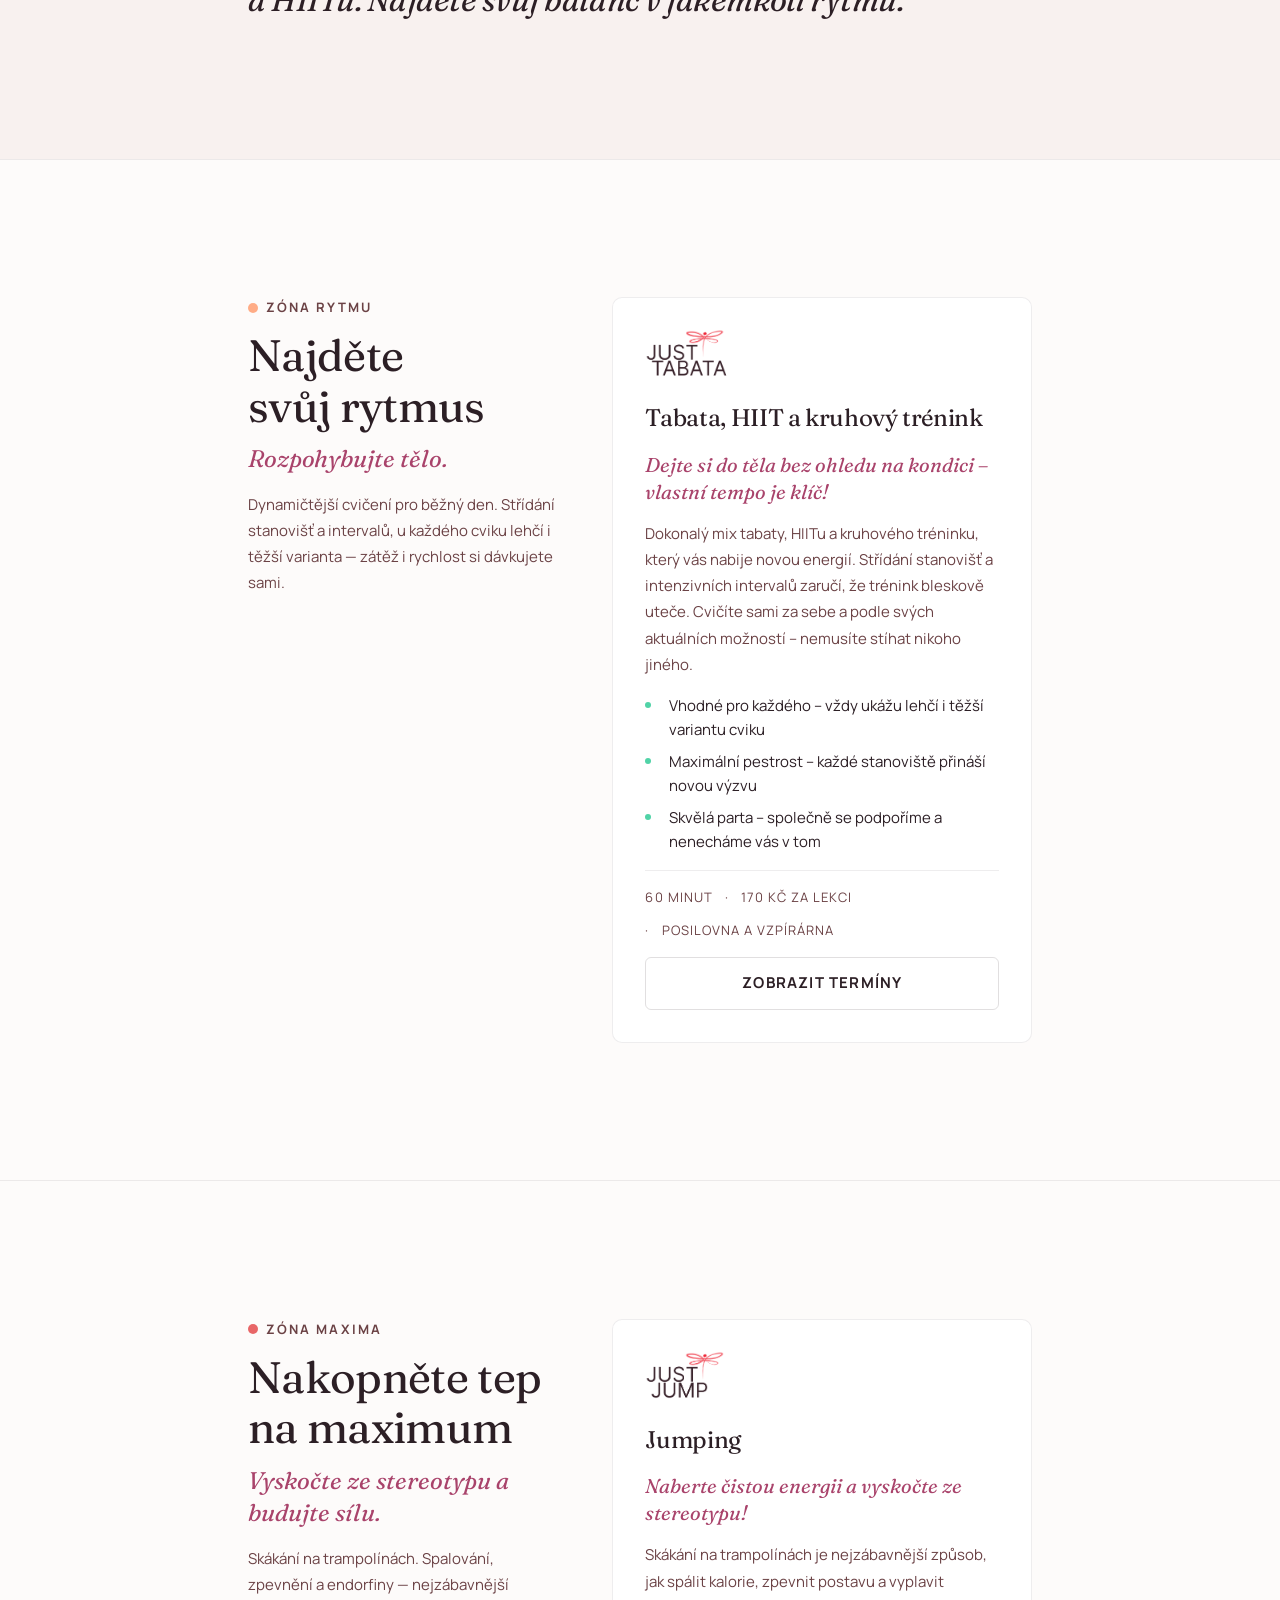
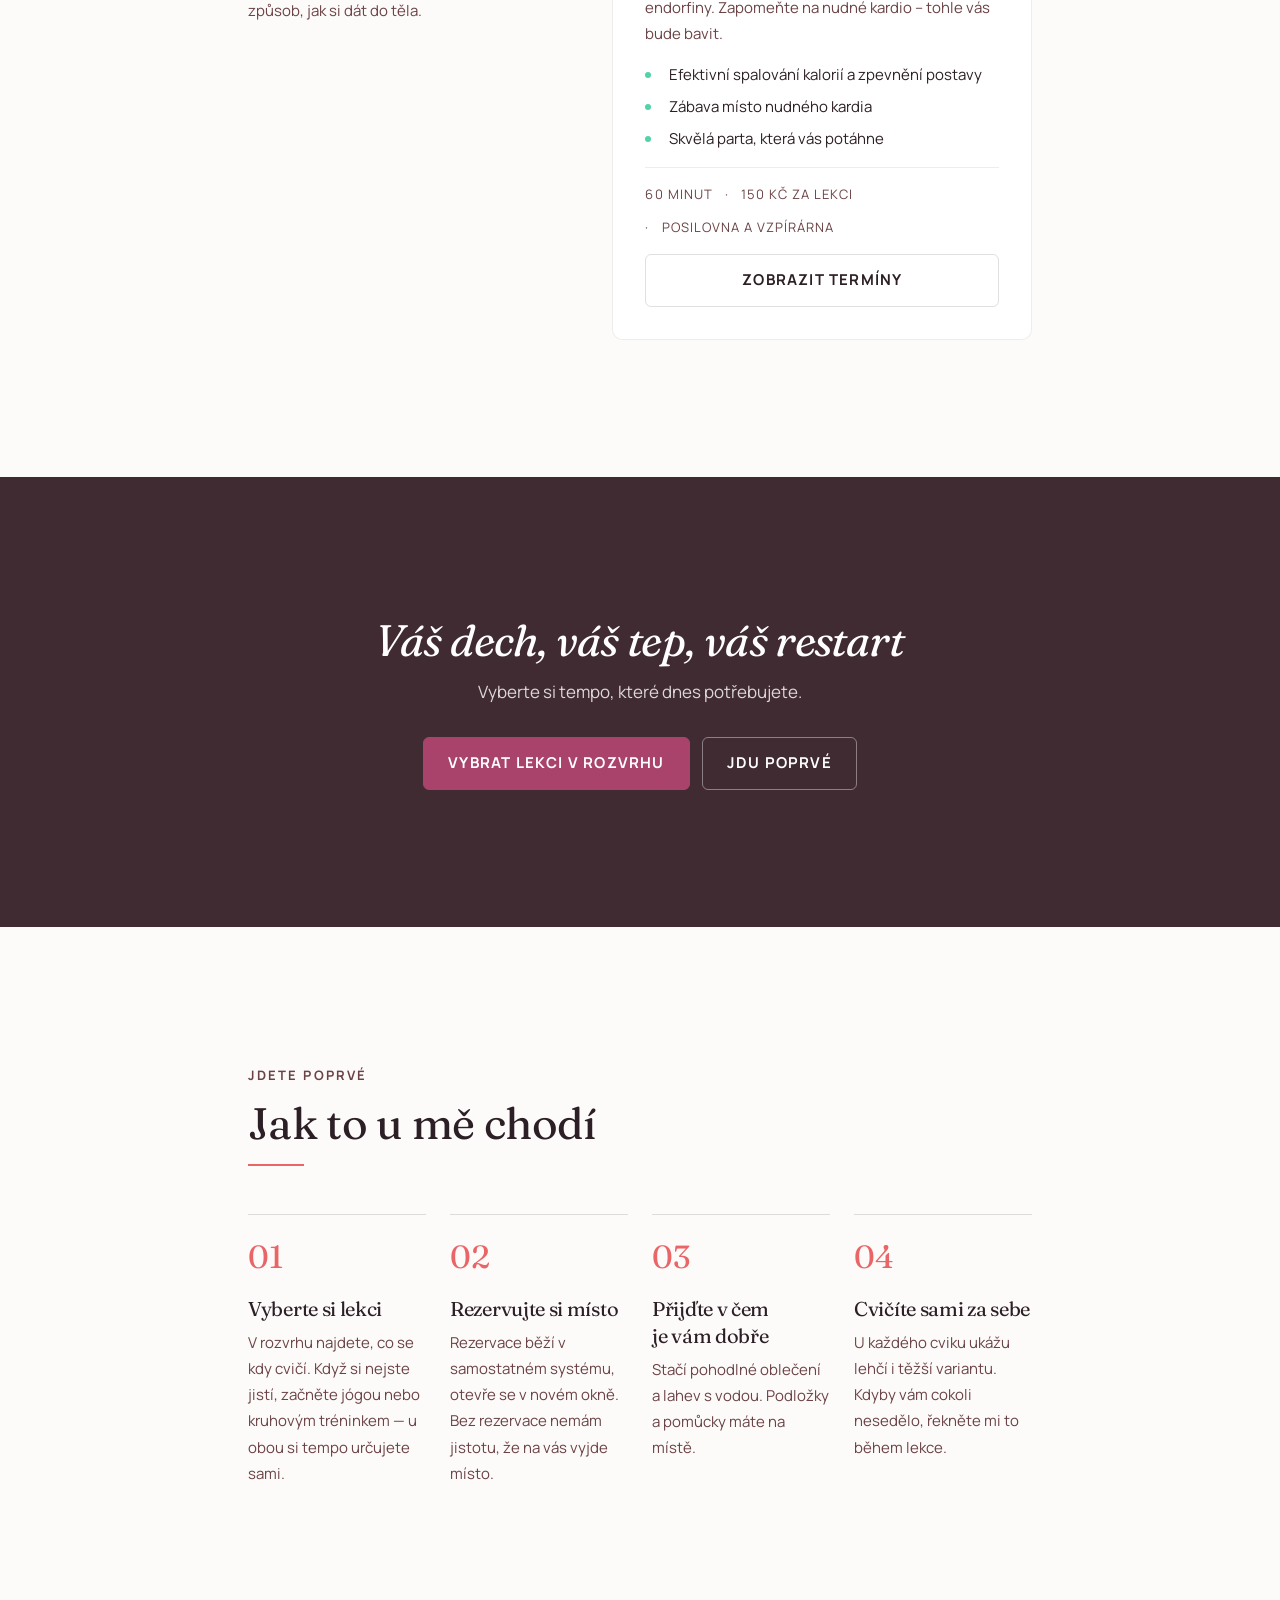
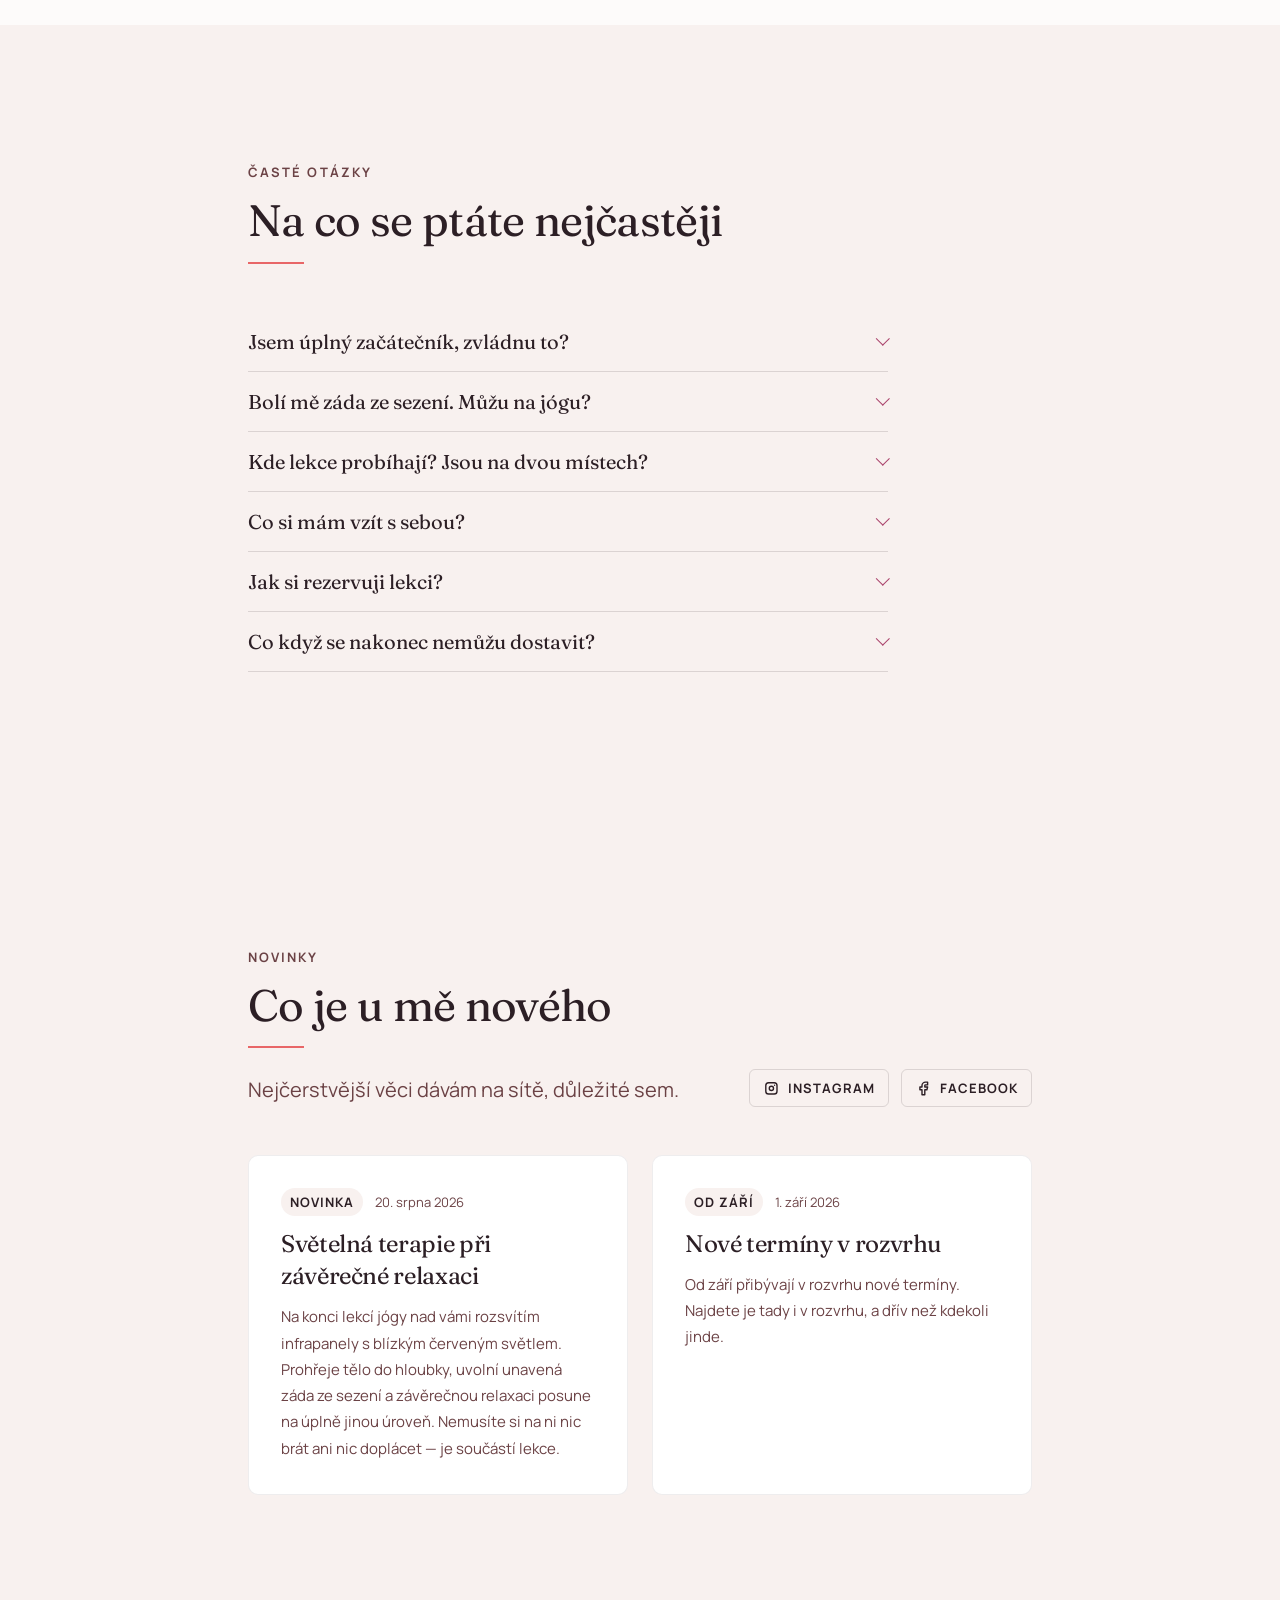
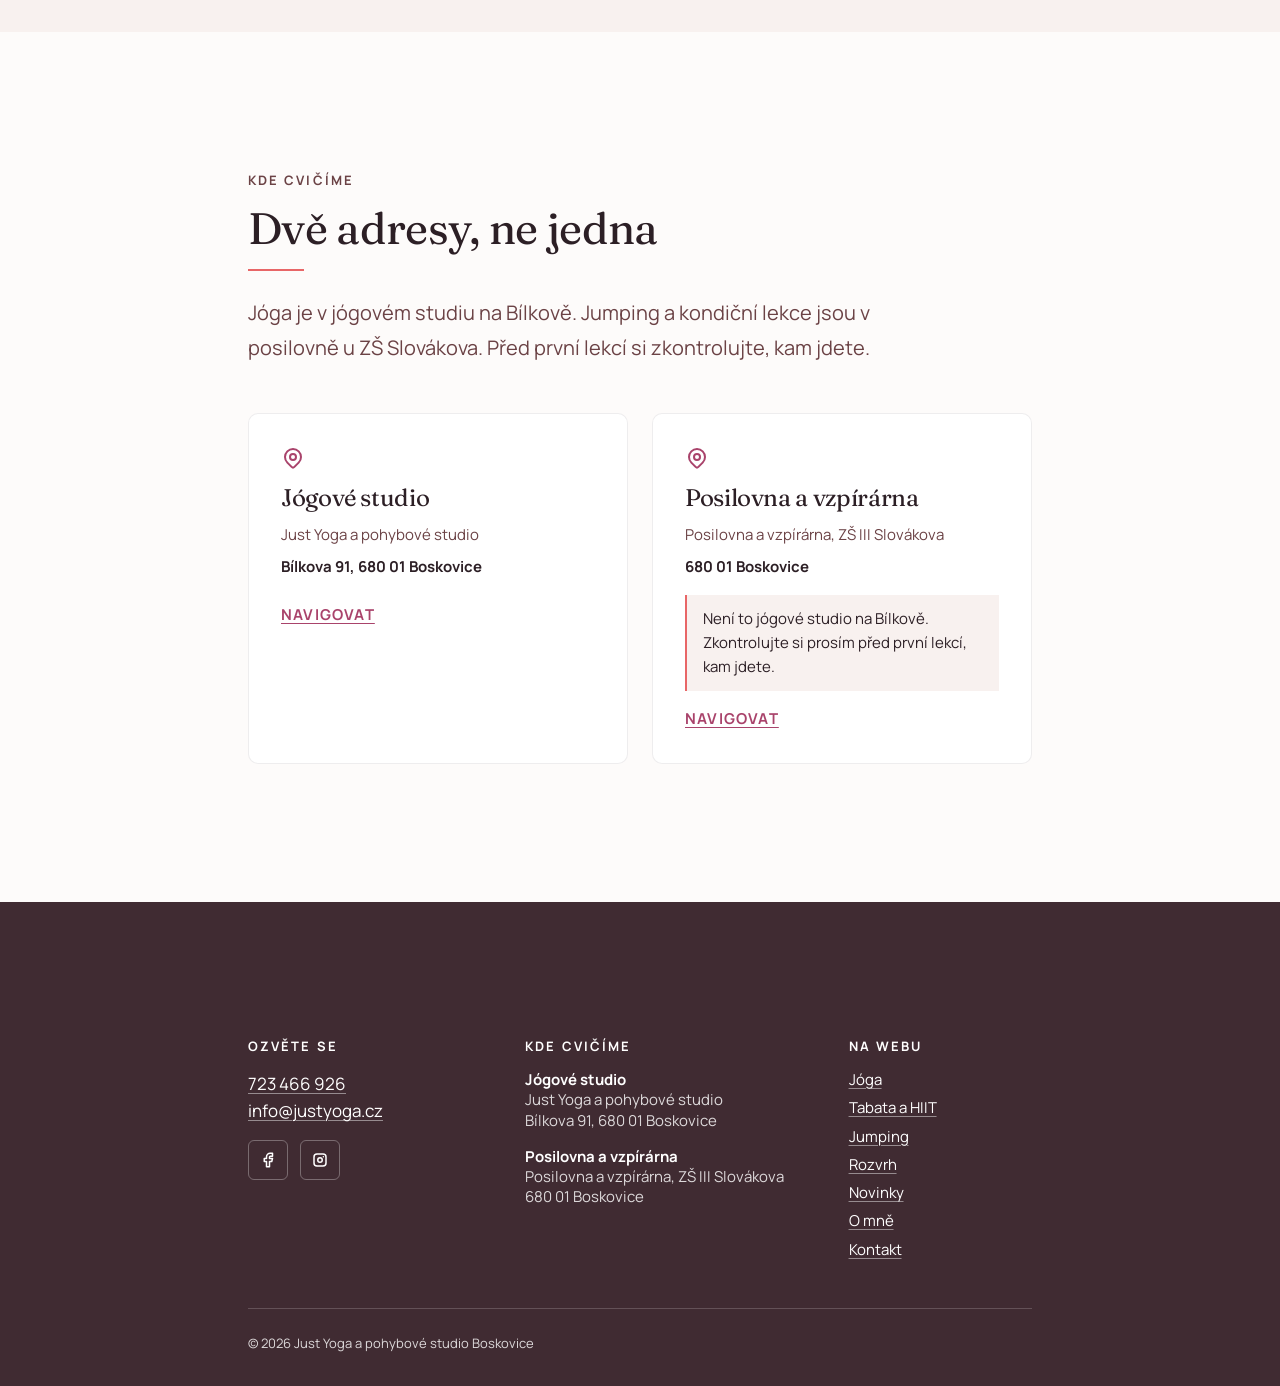
==== commit dd9ac9a2: "Sekce Novinky, odkazy na sítě, oprava vykreslení ikon **Novinky.** Nová sekce na homepage (`#novinky" ====
--- a/web/index.html
+++ b/web/index.html
@@ -150,6 +150,27 @@
         </div>
       </section>
 
+      <!-- Novinky ---------------------------------------------------
+           Vlastní obsah, ne vysypaný feed ze sítí — důvody jsou
+           v js/data/news.js. Sekce se celá skryje, když nejsou položky. -->
+      <section class="section band--alt" id="novinky" aria-labelledby="news-title" hidden>
+        <div class="shell">
+          <header class="section__head section__head--split" data-reveal>
+            <div>
+              <span class="eyebrow">Novinky</span>
+              <h2 id="news-title">Co je u mě nového</h2>
+              <hr class="rule" />
+              <p class="lede">
+                Nejčerstvější věci dávám na sítě, důležité sem.
+              </p>
+            </div>
+            <div data-follow></div>
+          </header>
+
+          <div data-news></div>
+        </div>
+      </section>
+
       <!-- Kde ------------------------------------------------------- -->
       <section class="section" id="kde" aria-labelledby="venues-title">
         <div class="shell">
--- a/web/css/layout.css
+++ b/web/css/layout.css
@@ -37,7 +37,24 @@
   list-style: none;
   display: flex;
   align-items: center;
-  gap: var(--space-5);
+  gap: var(--space-4);
+}
+
+/* Předěl mezi nabídkou lekcí a stránkami webu. Vlasová linka, ne mezera:
+   samotná mezera se v řádku ztratí a obě skupiny splynou v jeden seznam. */
+@media (min-width: 768px) {
+  .nav__item--divide {
+    margin-left: var(--space-1);
+    padding-left: var(--space-4);
+    border-left: 1px solid var(--color-border);
+  }
+}
+
+@media (width < 768px) {
+  .nav__item--divide {
+    border-top-width: 1px;
+    border-top-color: var(--color-border);
+  }
 }
 
 .nav__link {
@@ -45,6 +62,9 @@
   padding-block: var(--space-2);
   color: var(--color-text);
   font-size: var(--text-sm);
+  /* Bez tohohle se „Tabata a HIIT" i „Rozvrh a ceník" lámou na dva řádky
+     a z vodorovného menu je dvouřádková mřížka. */
+  white-space: nowrap;
   font-weight: 700;
   letter-spacing: var(--tracking-wide);
   text-transform: uppercase;
@@ -178,7 +198,10 @@
 
 @media (min-width: 768px) {
   .hero__inner {
-    grid-template-columns: 1fr 0.95fr;
+    /* Text dostává víc než fotka: s vyhrazeným pruhem pro ukazatel je
+       stránka užší a při dělení 1:0.95 se H1 lámal na čtyři řádky, což
+       z hlavního nadpisu udělá seznam. */
+    grid-template-columns: 1.25fr 0.75fr;
   }
 }
 
@@ -747,10 +770,15 @@
   border-color: var(--color-text-inverse);
 }
 
+/* Ikony v js/data/icons.js jsou TAHOVÉ (Tabler): kreslí se `stroke`
+   a mají `fill="none"`. CSS `fill` prezentační atribut přebije, takže
+   `fill: currentColor` vyplní i jejich průhledný podkladový čtverec —
+   z Instagramu se stane černý obdélník. Vždy stroke, nikdy fill. */
 .social__link svg {
   width: 1.125rem;
   height: 1.125rem;
-  fill: currentColor;
+  stroke: currentColor;
+  fill: none;
 }
 
 .footer__legal {
@@ -1176,125 +1204,459 @@
 }
 
 /* ==== Heart rate meter ===============================================
-   Fixed to the right edge, small, and quiet. The client asked for a circle
-   that pulses faster and changes colour as the page descends; the version
-   that fits this design is one thin ring, not a filled blob — a filled
-   circle at 170bpm in coral is a warning light, a ring reading its own
-   number is an instrument.
-
-   The pulse is a CSS animation whose duration is derived from the bpm the
-   script writes, so nothing is drawn per frame and scrolling stays cheap. */
+   Malý přístrojový panel, ne odznáček. Sedí u pravého okraje, drží se
+   uprostřed výšky a po celou dobu prohlídky ukazuje čtyři hodnoty.
+
+   Barva zóny se nikde nedostane pod text — nese ji prstenec budíku, tečka
+   u názvu zóny a pulz. Mint má 1,81 a broskvová 1,94, takže jako popisek
+   by byly nečitelné; jako 3px oblouk jsou přesně tím, čím mají být. */
+
+/* Vyhrazený pruh. Tohle je jediné místo na webu s druhým breakpointem
+   a není to breakpoint layoutu, ale odpověď na otázku „vejde se vedle
+   obsahu svislý panel?". Pod 1280 px se nevejde a panel se překlopí do
+   vodorovného proužku dole (viz níž).
+
+   26rem = šířka panelu + odstup od kraje + vzduch, a protože je kontejner
+   vycentrovaný, počítá se na obě strany. Bez toho panel na 1440 px
+   zasahoval 66 px do karet lekcí (změřeno na 36 prvcích). */
+@media (min-width: 1280px) {
+  .has-meter {
+    --container: min(76rem, 100vw - 26rem);
+    --container-wide: min(88rem, 100vw - 26rem);
+  }
+}
 
 .hrm {
   position: fixed;
-  right: clamp(0.75rem, 0.3rem + 1.4vw, 1.75rem);
+  right: clamp(0.75rem, 0.2rem + 1.6vw, 1.75rem);
   top: 50%;
   translate: 0 -50%;
   z-index: var(--z-sticky);
-  display: grid;
-  justify-items: center;
+  width: 10.5rem;
+  padding: var(--space-4);
+  margin: 0;
+  background: color-mix(in srgb, var(--color-surface) 92%, transparent);
+  backdrop-filter: blur(10px);
+  border: 1px solid var(--color-hairline);
+  border-radius: var(--radius-lg);
+  box-shadow: var(--shadow-raise);
+  /* Nechytá kliknutí: je to ukazatel, ne ovládací prvek, a přes obsah
+     vedle sebe by jinak nešlo označit text. */
+  pointer-events: none;
+}
+
+.hrm__zone {
+  display: flex;
+  align-items: center;
   gap: var(--space-2);
-  margin: 0;
-  pointer-events: none;
+  margin: 0 0 var(--space-3);
+  font-size: var(--text-xs);
+  font-weight: 700;
+  letter-spacing: var(--tracking-wider);
+  text-transform: uppercase;
+  color: var(--color-text);
+}
+
+.hrm__zone::before {
+  content: "";
+  width: 0.5rem;
+  height: 0.5rem;
+  flex-shrink: 0;
+  border-radius: 50%;
+  background: var(--zone-color, var(--color-zone-calm));
+  transition: background var(--transition-slow);
 }
 
 .hrm__dial {
   position: relative;
   display: grid;
   place-items: center;
-  width: 4.25rem;
-  height: 4.25rem;
-}
-
-/* Two rings: a static one that holds the shape and keeps the number
-   legible, and one that pulses. Animating the static one would make the
-   number wobble. */
-.hrm__dial::before {
-  content: "";
+  width: 100%;
+  aspect-ratio: 1;
+  margin-bottom: var(--space-4);
+}
+
+.hrm__gauge {
   position: absolute;
   inset: 0;
-  border: 1.5px solid var(--zone-color, var(--color-zone-calm));
+  width: 100%;
+  height: 100%;
+  /* Start nahoře, ne vpravo. */
+  rotate: -90deg;
+}
+
+.hrm__gauge-track,
+.hrm__gauge-fill {
+  fill: none;
+  stroke-width: 3;
+  stroke-linecap: round;
+}
+
+.hrm__gauge-track {
+  stroke: var(--color-hairline);
+}
+
+.hrm__gauge-fill {
+  stroke: var(--zone-color, var(--color-zone-calm));
+  transition: stroke-dashoffset var(--transition-slow), stroke var(--transition-slow);
+}
+
+/* Pulz je zvlášť od budíku: kdyby tepal samotný prstenec s hodnotou,
+   číslo uprostřed by se hýbalo s ním. */
+.hrm__pulse {
+  position: absolute;
+  inset: 12%;
   border-radius: 50%;
-  background: color-mix(in srgb, var(--color-bg) 85%, transparent);
-  backdrop-filter: blur(6px);
-  transition: border-color var(--transition-slow);
-}
-
-.hrm__ring {
-  position: absolute;
-  inset: 0;
-  border: 1.5px solid var(--zone-color, var(--color-zone-calm));
-  border-radius: 50%;
+  background: var(--zone-color, var(--color-zone-calm));
   opacity: 0;
   animation: hrm-beat calc(60s / var(--hrm-bpm, 75)) var(--ease-out) infinite;
-  transition: border-color var(--transition-slow);
 }
 
 @keyframes hrm-beat {
   0% {
-    scale: 1;
-    opacity: 0.55;
+    scale: 0.72;
+    opacity: 0.28;
   }
   70% {
-    scale: 1.45;
+    scale: 1.08;
     opacity: 0;
   }
   100% {
-    scale: 1.45;
+    scale: 1.08;
     opacity: 0;
   }
 }
 
-.hrm__value {
+.hrm__reading {
   position: relative;
+  display: grid;
+  justify-items: center;
+  gap: 0.1rem;
+}
+
+.hrm__bpm {
   font-family: var(--font-display);
-  font-size: var(--text-lg);
+  font-size: var(--text-3xl);
   font-weight: 600;
   font-variant-numeric: tabular-nums;
   line-height: 1;
-  color: var(--color-text);
-}
-
-.hrm__label {
-  margin: 0;
-  max-width: 5.5rem;
+  letter-spacing: var(--tracking-tight);
+}
+
+.hrm__bpm-unit {
   font-size: 0.625rem;
   font-weight: 700;
   letter-spacing: var(--tracking-wide);
-  line-height: 1.3;
-  text-align: center;
   text-transform: uppercase;
   color: var(--color-text-muted);
 }
 
-/* Reduced motion: the meter still reports the zone and the number, it just
-   stops beating. Removing it entirely would take away information. */
+.hrm__readouts {
+  display: grid;
+  grid-template-columns: 1fr auto;
+  gap: var(--space-2) var(--space-3);
+  margin: 0;
+  padding-top: var(--space-3);
+  border-top: 1px solid var(--color-hairline);
+  font-size: var(--text-xs);
+}
+
+.hrm__readouts dt {
+  color: var(--color-text-muted);
+}
+
+.hrm__readouts dd {
+  margin: 0;
+  font-weight: 700;
+  font-variant-numeric: tabular-nums;
+  text-align: right;
+}
+
+/* Jediná část panelu, která chytá kliknutí — zbytek je průhledný, aby se
+   pod ním dal označit text. */
+.hrm__cta {
+  margin-top: var(--space-4);
+  width: 100%;
+  padding: 0.7em 0.8em;
+  font-size: var(--text-xs);
+  pointer-events: auto;
+}
+
+.hrm__disclaimer {
+  margin: var(--space-3) 0 0;
+  font-size: 0.625rem;
+  line-height: 1.35;
+  color: var(--color-text-muted);
+}
+
+/* Reduced motion: panel dál hlásí zónu i všechna čísla, jen přestane tepat.
+   Odstranit ho celý by ubralo informaci, ne pohyb. */
 @media (prefers-reduced-motion: reduce) {
-  .hrm__ring {
+  .hrm__pulse {
     animation: none;
-    opacity: 0.35;
-  }
-}
-
-/* On a phone the ring would sit on top of the content it is describing, so
-   it drops to the bottom corner and shrinks. */
-@media (width < 768px) {
+    opacity: 0.16;
+  }
+}
+
+/* Kde se svislý panel nevejde vedle obsahu, překlopí se do vodorovného
+   proužku dole. Nezmizí z něj ani jedna hodnota — zmizí jen kruhový budík,
+   který v proužku nemá kam růst. Tep tedy zůstává jako číslo a pulz se
+   přesune na tečku u názvu zóny, aby nápad klientky fungoval i na
+   telefonu. */
+@media (width < 1280px) {
   .hrm {
     top: auto;
-    bottom: var(--space-4);
+    bottom: var(--space-3);
+    left: var(--space-3);
+    right: var(--space-3);
+    width: auto;
     translate: 0;
-  }
-
+    display: grid;
+    grid-template-columns: auto auto 1fr auto;
+    align-items: center;
+    gap: var(--space-2) var(--space-5);
+    padding: var(--space-3) var(--space-4);
+  }
+
+  .hrm__zone {
+    margin: 0;
+  }
+
+  /* Budík se rozpadá na samotné číslo. */
   .hrm__dial {
-    width: 3.25rem;
-    height: 3.25rem;
-  }
-
-  .hrm__value {
-    font-size: var(--text-sm);
-  }
-
-  .hrm__label {
+    width: auto;
+    aspect-ratio: auto;
+    margin: 0;
+    place-items: start;
+  }
+
+  .hrm__gauge,
+  .hrm__pulse {
     display: none;
   }
-}
+
+  .hrm__reading {
+    grid-auto-flow: column;
+    align-items: baseline;
+    justify-items: start;
+    gap: var(--space-2);
+  }
+
+  .hrm__bpm {
+    font-size: var(--text-xl);
+  }
+
+  /* Pulz přebírá tečka u zóny — jinak by se na telefonu z tepometru stal
+     jen statický výpis čísel. */
+  .hrm__zone::before {
+    animation: hrm-beat-dot calc(60s / var(--hrm-bpm, 75)) var(--ease-out) infinite;
+  }
+
+  .hrm__readouts {
+    justify-self: end;
+    grid-template-columns: repeat(3, auto);
+    gap: 0 var(--space-4);
+    padding-top: 0;
+    border-top: 0;
+  }
+
+  .hrm__cta {
+    grid-row: 1;
+    grid-column: 4;
+    width: auto;
+    margin-top: 0;
+    white-space: nowrap;
+  }
+
+  /* Ve vodorovném proužku jde popisek pod hodnotu, ne vedle ní. */
+  .hrm__readouts dt {
+    grid-row: 2;
+    text-align: right;
+  }
+
+  .hrm__readouts dd {
+    grid-row: 1;
+  }
+
+  .hrm__disclaimer {
+    grid-column: 1 / -1;
+    margin: 0;
+  }
+}
+
+@keyframes hrm-beat-dot {
+  0% {
+    scale: 1;
+  }
+  12% {
+    scale: 1.6;
+  }
+  30% {
+    scale: 1;
+  }
+}
+
+@media (prefers-reduced-motion: reduce) {
+  .hrm__zone::before {
+    animation: none;
+  }
+}
+
+/* Na úzkém telefonu se tři hodnoty vedle názvu zóny nevejdou — přesunou
+   se pod něj na vlastní řádek. */
+@media (width < 480px) {
+  .hrm {
+    grid-template-columns: auto 1fr;
+  }
+
+  .hrm__readouts {
+    grid-column: 1 / -1;
+    justify-self: start;
+  }
+
+  .hrm__cta {
+    grid-row: auto;
+    grid-column: 1 / -1;
+    width: 100%;
+  }
+}
+
+/* ==== Follow (odkazy na sítě) ========================================
+   Ikona a název sítě, ne samotná ikona: pro čtečku je holá ikona prázdné
+   tlačítko a pro část lidí hádanka. Vypadají jako tlačítko s obrysem, ne
+   jako barevné logo sítě — logo Instagramu s vlastním gradientem je to
+   nejcizejší, co se dá na tenhle web dát. */
+
+.follow {
+  display: flex;
+  flex-wrap: wrap;
+  gap: var(--space-3);
+}
+
+.follow__link {
+  display: inline-flex;
+  align-items: center;
+  gap: var(--space-2);
+  padding: 0.6em 1em;
+  border: 1px solid var(--color-border);
+  border-radius: var(--radius-md);
+  color: var(--color-text);
+  font-size: var(--text-xs);
+  font-weight: 700;
+  letter-spacing: var(--tracking-wide);
+  text-transform: uppercase;
+  text-decoration: none;
+  transition: border-color var(--transition-fast), background var(--transition-fast);
+}
+
+.follow__link:hover {
+  background: var(--color-surface);
+  border-color: var(--color-text);
+  color: var(--color-text);
+}
+
+.follow__link svg {
+  width: 1.05rem;
+  height: 1.05rem;
+  stroke: currentColor;
+  fill: none;
+}
+
+/* ==== News =========================================================== */
+
+/* Nadpis sekce vlevo, tlačítka sítí vpravo — na jednom řádku, protože
+   spolu souvisejí: „nejčerstvější věci dávám na sítě" a hned vedle je
+   cesta tam. */
+.section__head--split {
+  display: grid;
+  gap: var(--space-5);
+  max-width: none;
+}
+
+@media (min-width: 768px) {
+  .section__head--split {
+    grid-template-columns: 1fr auto;
+    align-items: end;
+  }
+
+  .section__head--split > div:first-child {
+    max-width: var(--measure);
+  }
+}
+
+.news {
+  display: grid;
+  gap: var(--space-5);
+}
+
+@media (min-width: 768px) {
+  .news {
+    grid-template-columns: repeat(2, 1fr);
+  }
+}
+
+.news__item {
+  display: grid;
+  align-content: start;
+  gap: var(--space-3);
+  padding: var(--space-6);
+}
+
+.news__meta {
+  display: flex;
+  flex-wrap: wrap;
+  align-items: center;
+  gap: var(--space-3);
+}
+
+.news__badge {
+  padding: 0.25em 0.7em;
+  border-radius: var(--radius-pill);
+  background: var(--color-bg-alt);
+  font-size: var(--text-xs);
+  font-weight: 700;
+  letter-spacing: var(--tracking-wide);
+  text-transform: uppercase;
+}
+
+.news__date {
+  font-size: var(--text-xs);
+  color: var(--color-text-muted);
+}
+
+.news__title {
+  margin: 0;
+  font-size: var(--text-xl);
+}
+
+.news__text {
+  margin: 0;
+  font-size: var(--text-sm);
+  line-height: var(--leading-relaxed);
+}
+
+.news__source {
+  display: inline-flex;
+  align-items: center;
+  gap: var(--space-2);
+  font-size: var(--text-xs);
+  font-weight: 700;
+  letter-spacing: var(--tracking-wide);
+  text-transform: uppercase;
+}
+
+.news__source svg {
+  width: 1rem;
+  height: 1rem;
+  stroke: currentColor;
+  fill: none;
+}
+
+.contact__follow-label {
+  margin: var(--space-6) 0 var(--space-3);
+  font-size: var(--text-xs);
+  font-weight: 700;
+  letter-spacing: var(--tracking-wider);
+  text-transform: uppercase;
+  color: var(--color-text-muted);
+}
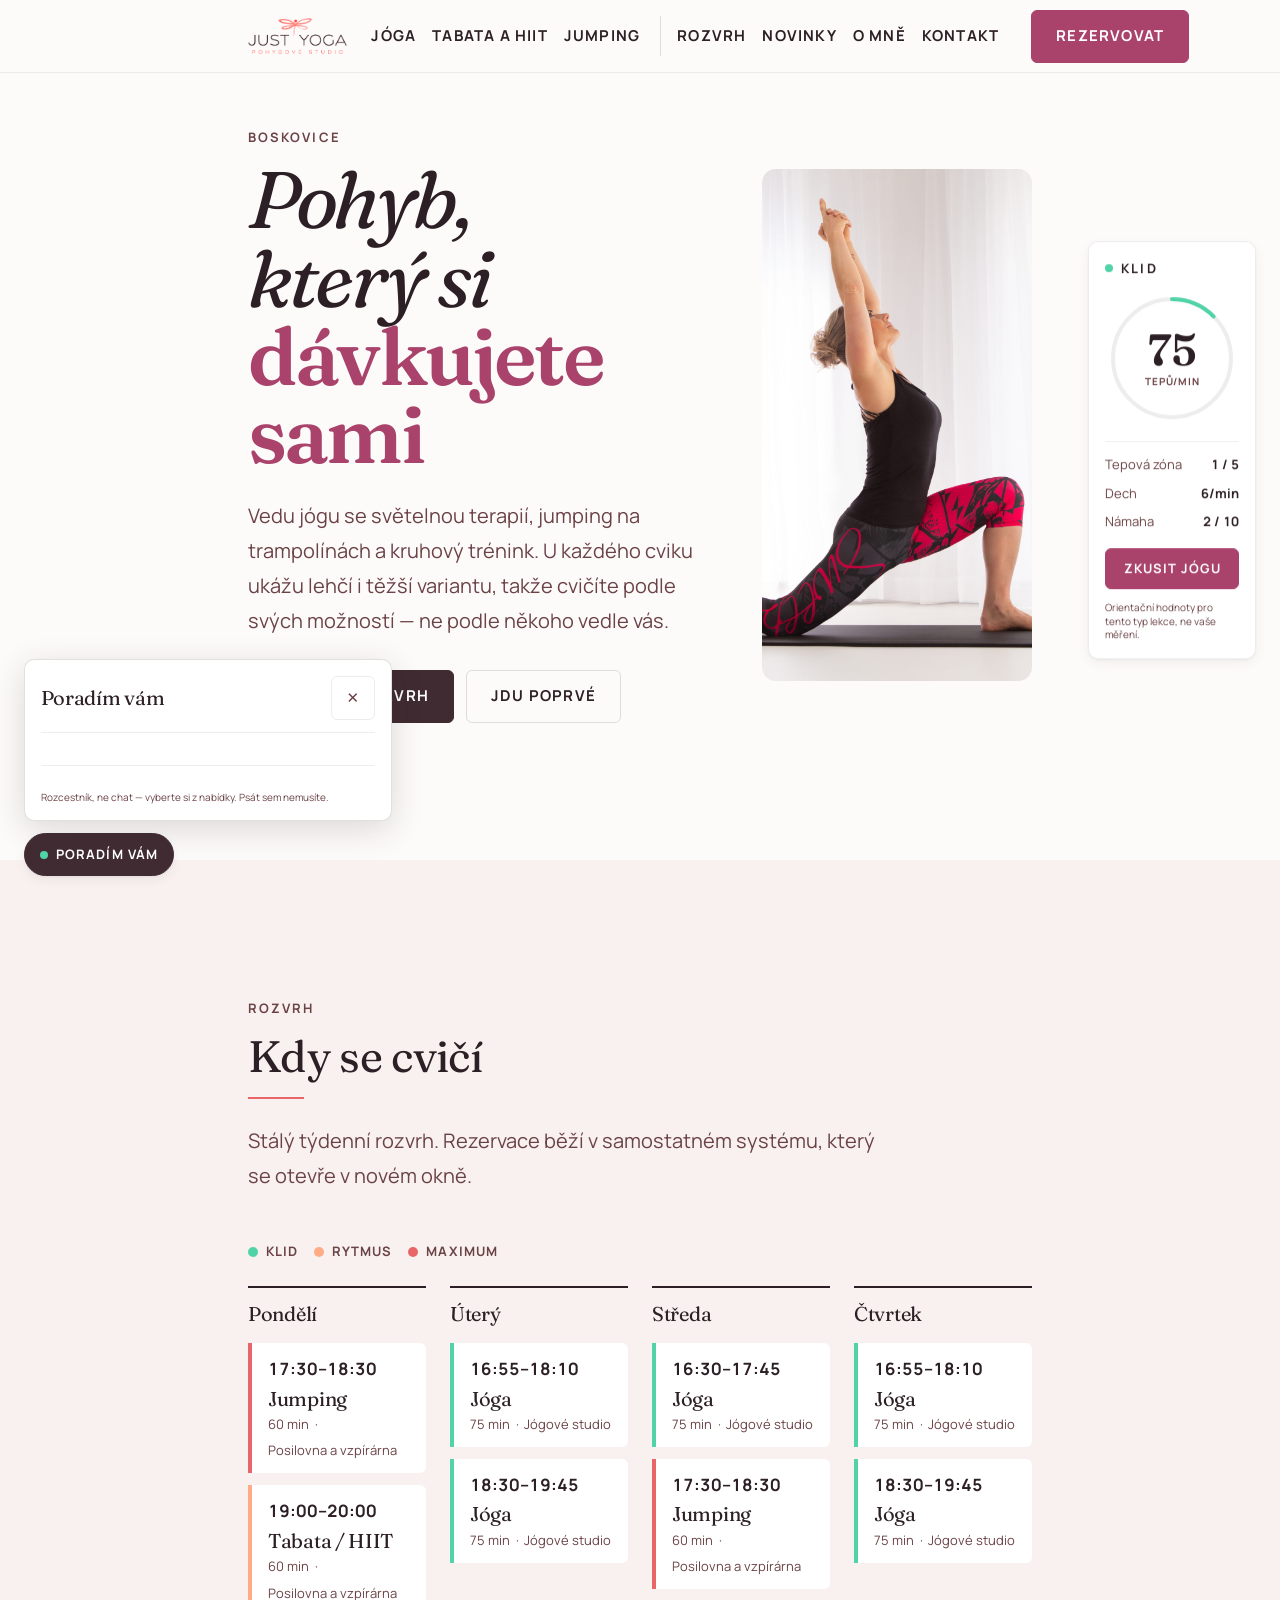
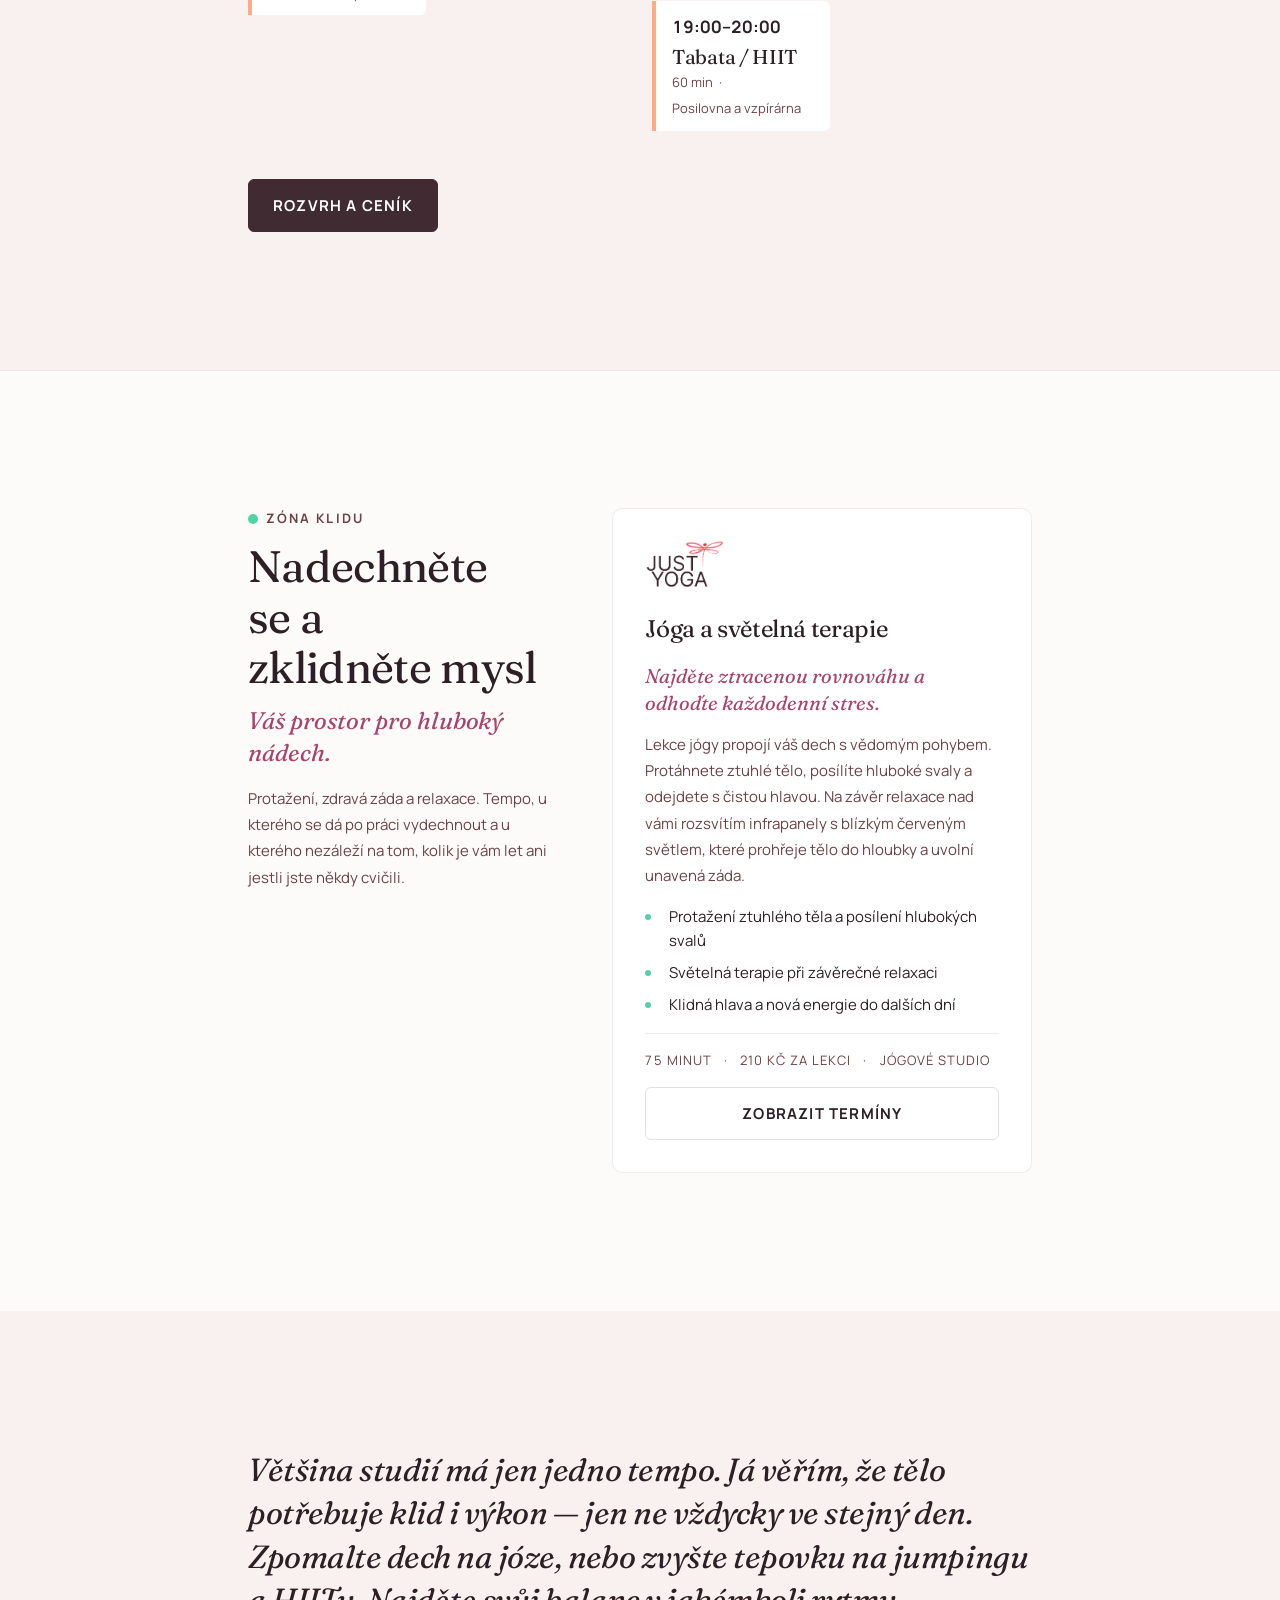
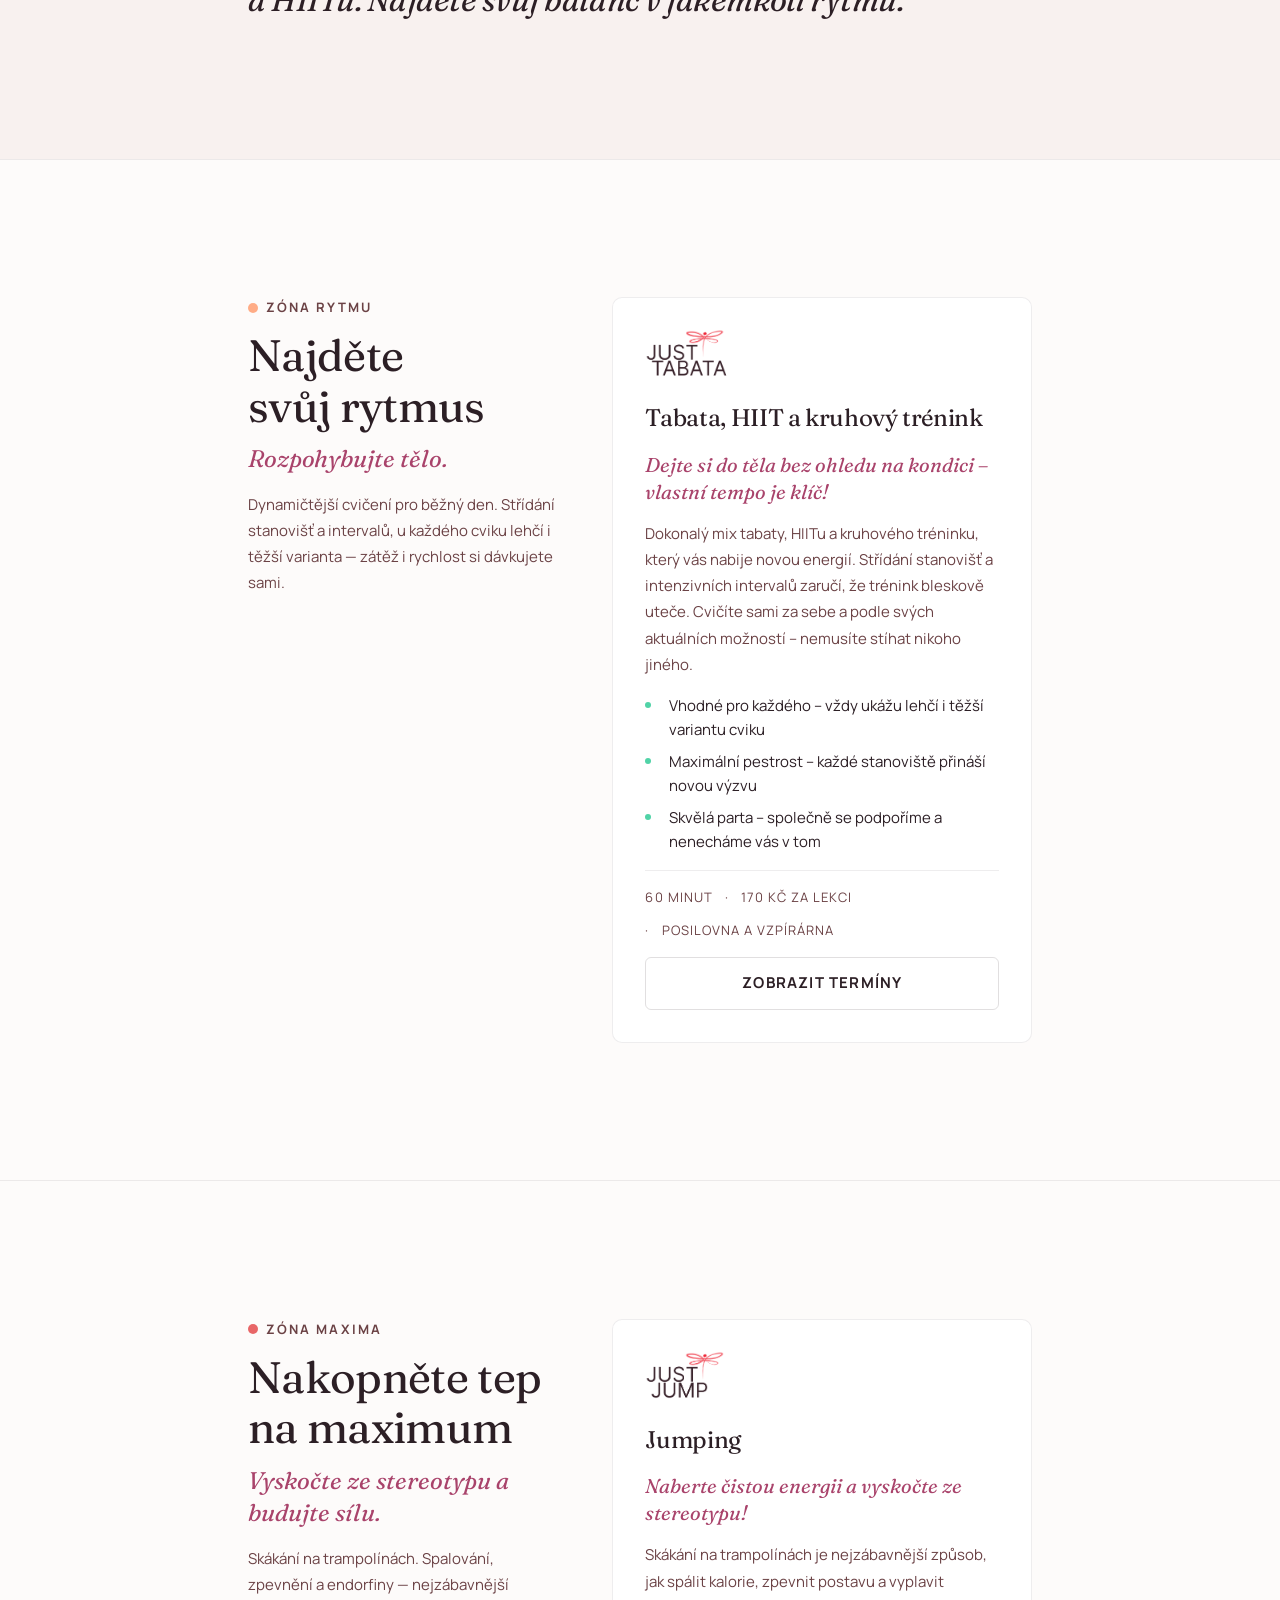
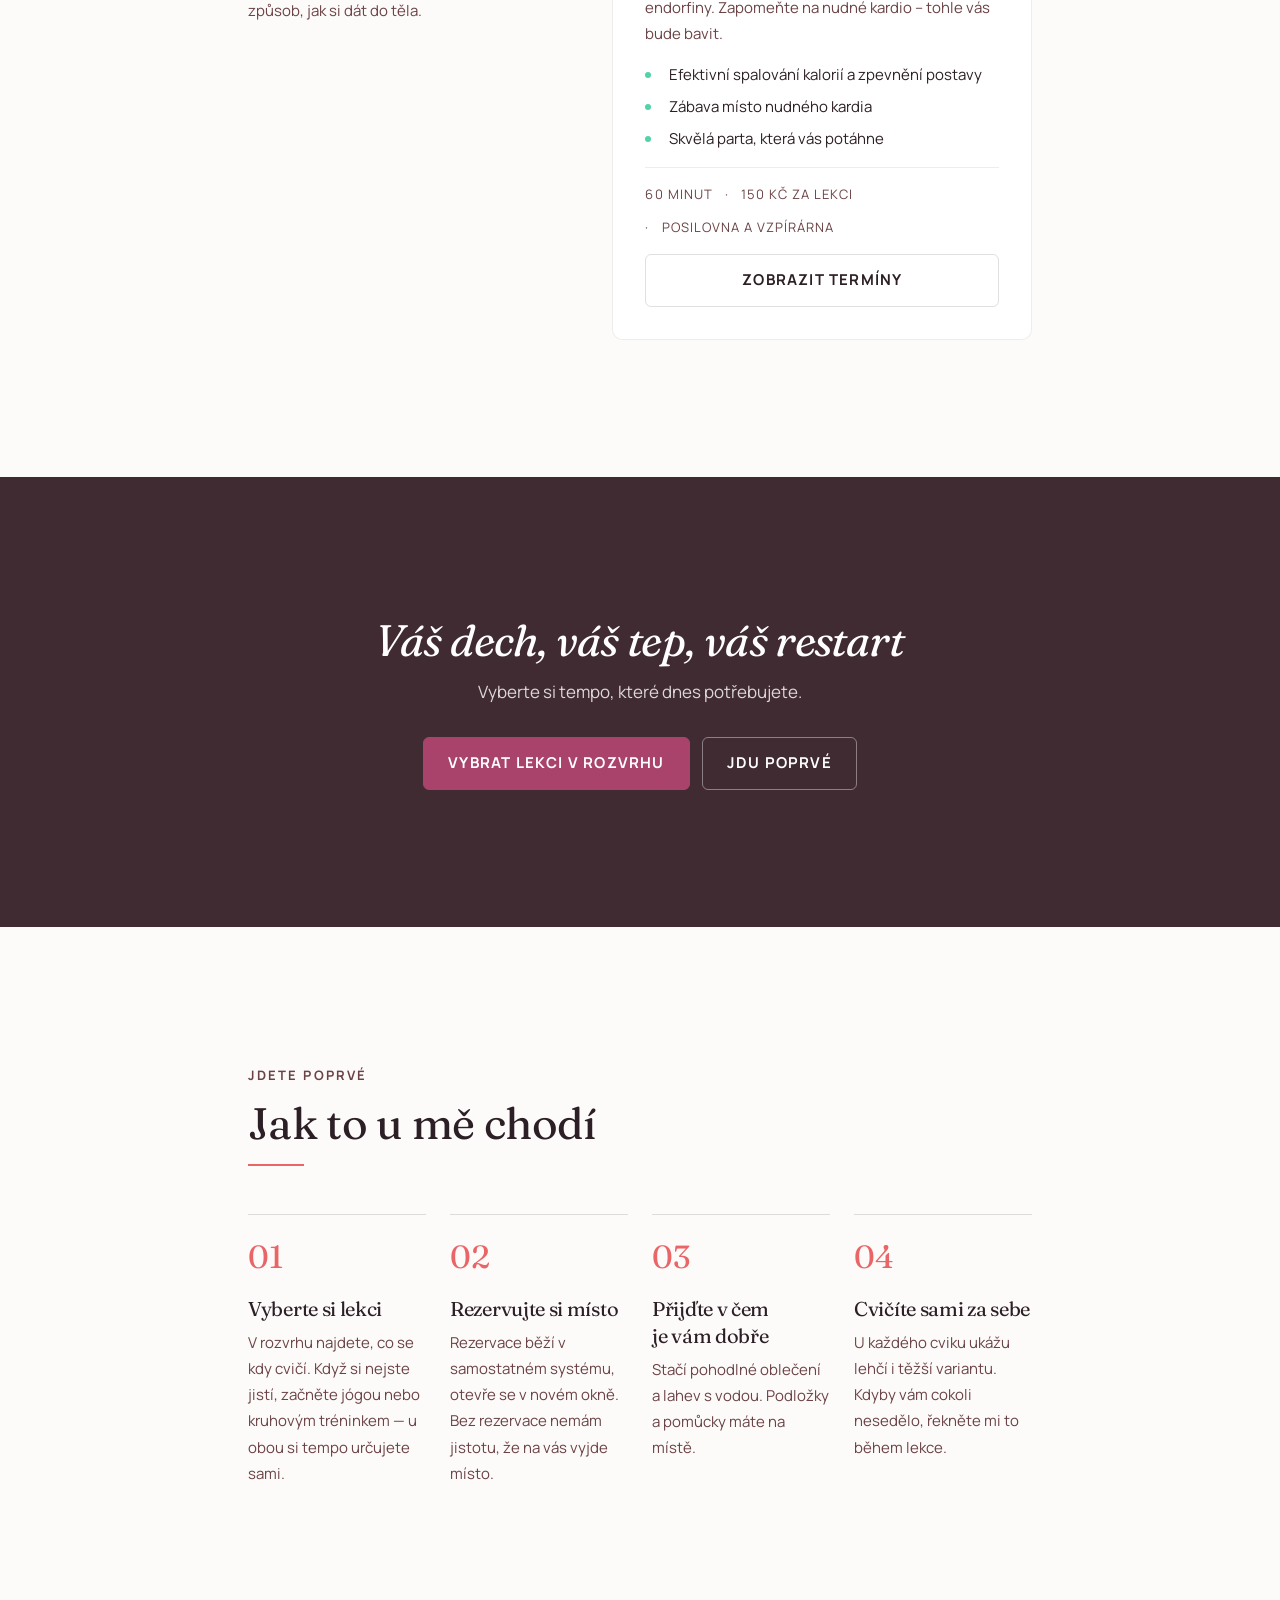
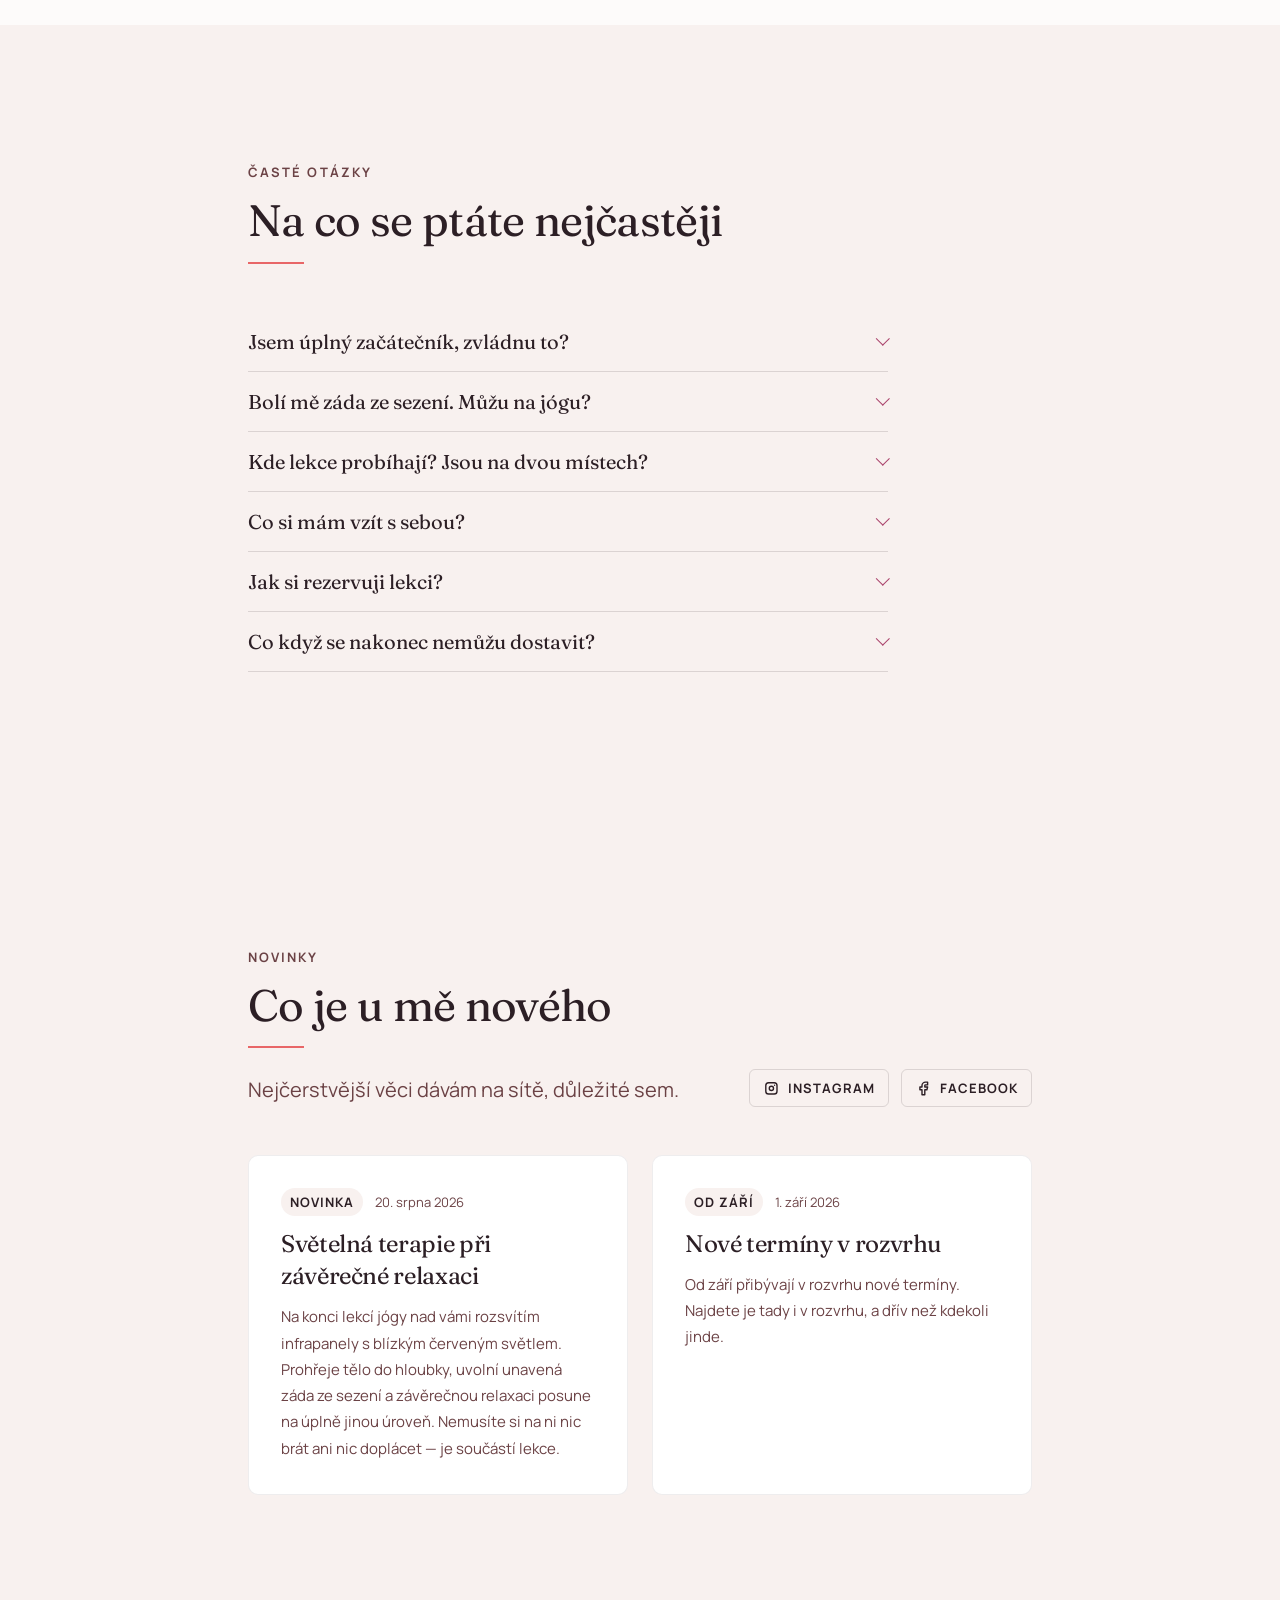
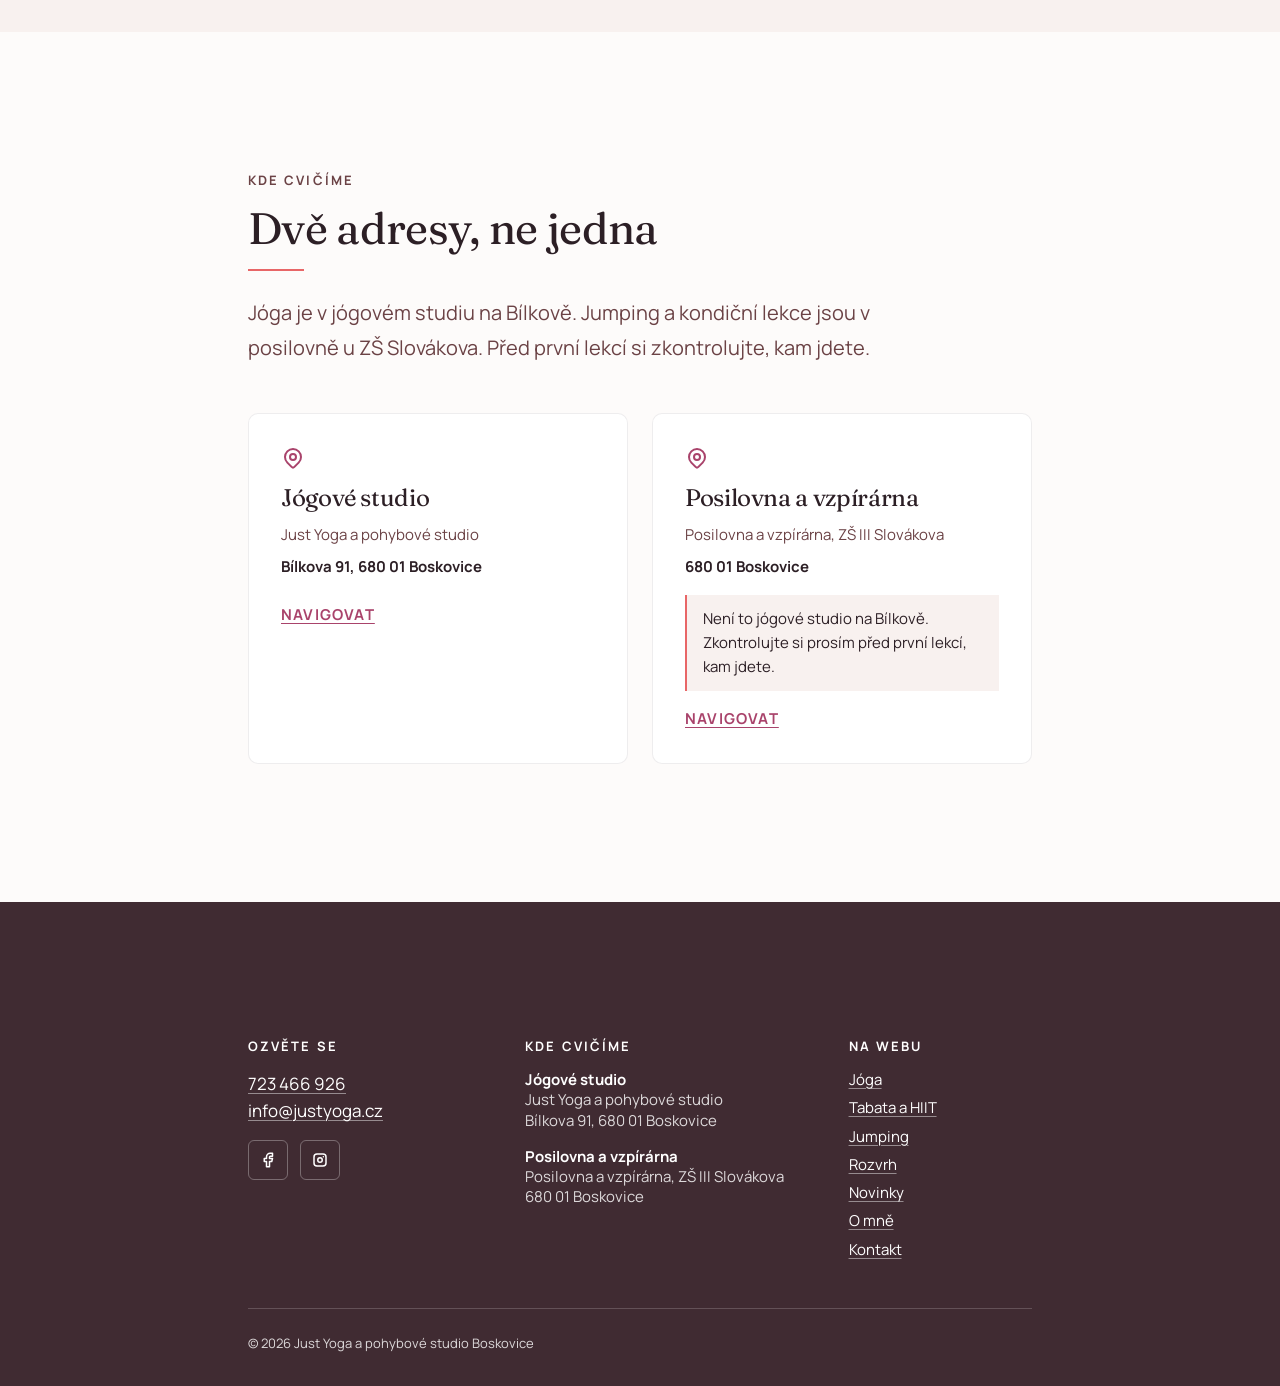
==== commit 76314655: "Průvodce: klikací rozcestník ve tvaru konverzace Vypadá jako chatovací okno, ale chat to není — nemá" ====
--- a/web/index.html
+++ b/web/index.html
@@ -195,5 +195,10 @@
     <!-- ⚠️ MUSÍ zůstat přímým potomkem <body>: position: fixed se zasekne
          uvnitř předka s transform, filter nebo contain. -->
     <div data-heart-rate-meter></div>
+
+    <!-- Průvodce. Stejně jako ukazatel tempa musí zůstat přímým potomkem
+         <body> — position: fixed se zasekne uvnitř předka s transform,
+         filter nebo contain, což WP motivy běžně mají. -->
+    <div data-assistant-slot></div>
   </body>
 </html>
--- a/web/css/layout.css
+++ b/web/css/layout.css
@@ -1660,3 +1660,303 @@
   text-transform: uppercase;
   color: var(--color-text-muted);
 }
+
+/* ==== Průvodce =======================================================
+   Na desktopu plovoucí panel vlevo dole (vpravo sedí ukazatel tempa —
+   dva plovoucí prvky v jednom rohu se překrývají a jeden z nich zůstane
+   nepoužitelný). Na telefonu bottom sheet přes skoro celou výšku: okénko
+   v rohu se na 390 px nedá číst a většina návštěvníků chodí z mobilu.
+
+   Vzhled je vzhled webu: karta, hairline, náš font. Bubliny nejsou modré
+   a nemají špičku — má to vypadat jako součást stránky, ne jako nalepený
+   widget. */
+
+.assistant {
+  position: fixed;
+  left: clamp(0.75rem, 0.2rem + 1.6vw, 1.75rem);
+  bottom: clamp(0.75rem, 0.2rem + 1.6vw, 1.75rem);
+  z-index: var(--z-overlay);
+  display: grid;
+  justify-items: start;
+  gap: var(--space-3);
+}
+
+/* Zámek scrollu pod otevřeným sheetem. Na html, ne na body: iOS Safari
+   jinak scroll řetězí dál na dokument. */
+.assistant-locked {
+  overflow: hidden;
+}
+
+.assistant__backdrop {
+  display: none;
+}
+
+.assistant__launcher {
+  display: inline-flex;
+  align-items: center;
+  gap: var(--space-2);
+  padding: 0.8em 1.2em;
+  border: 1px solid var(--color-primary);
+  border-radius: var(--radius-pill);
+  background: var(--color-primary);
+  color: var(--color-text-inverse); /* 13.05 */
+  font-family: var(--font-body);
+  font-size: var(--text-xs);
+  font-weight: 700;
+  letter-spacing: var(--tracking-wide);
+  text-transform: uppercase;
+  cursor: pointer;
+  box-shadow: var(--shadow-raise);
+  transition: background var(--transition-fast);
+}
+
+.assistant__launcher:hover {
+  background: var(--color-primary-hover);
+}
+
+/* Tečka, ne ikona bubliny: bublina slibuje, že na druhé straně někdo je. */
+.assistant__launcher-dot {
+  width: 0.5rem;
+  height: 0.5rem;
+  border-radius: 50%;
+  background: var(--color-zone-calm);
+}
+
+/* Panel je sloupcový flex s vlastním stropem výšky: hlavička, nabídky
+   a poznámka mají pevnou výšku, vlákno si vezme zbytek. Bez toho by
+   dlouhá odpověď z FAQ vytáhla panel přes celou obrazovku. */
+.assistant__panel {
+  order: -1; /* panel nad spouštěčem, ne pod ním */
+  display: flex;
+  flex-direction: column;
+  width: min(23rem, calc(100vw - 2 * var(--space-4)));
+  max-height: min(78vh, 40rem);
+  max-height: min(78svh, 40rem);
+  padding: var(--space-4);
+  background: var(--color-surface);
+  border: 1px solid var(--color-border);
+  border-radius: var(--radius-lg);
+  box-shadow: var(--shadow-overlay);
+}
+
+.assistant__head {
+  flex-shrink: 0;
+  display: flex;
+  align-items: center;
+  justify-content: space-between;
+  gap: var(--space-3);
+  padding-bottom: var(--space-3);
+  border-bottom: 1px solid var(--color-hairline);
+}
+
+.assistant__title {
+  margin: 0;
+  font-family: var(--font-display);
+  font-size: var(--text-lg);
+  letter-spacing: var(--tracking-tight);
+}
+
+.assistant__close {
+  flex-shrink: 0;
+  width: 2.75rem;
+  height: 2.75rem;
+  border: 1px solid var(--color-hairline);
+  border-radius: var(--radius-md);
+  background: transparent;
+  color: var(--color-text-muted);
+  font-size: var(--text-sm);
+  line-height: 1;
+  cursor: pointer;
+  transition: border-color var(--transition-fast), color var(--transition-fast);
+}
+
+.assistant__close:hover {
+  border-color: var(--color-text);
+  color: var(--color-text);
+}
+
+/* `min-height: 0` je to, co dovolí flexovému dítěti scrollovat — bez něj
+   se vlákno roztáhne podle obsahu a strop panelu se ignoruje. */
+.assistant__thread {
+  flex: 1 1 auto;
+  min-height: 0;
+  display: grid;
+  align-content: start;
+  gap: var(--space-3);
+  overflow-y: auto;
+  padding-block: var(--space-4);
+  overscroll-behavior: contain;
+}
+
+.assistant__row {
+  display: flex;
+}
+
+.assistant__row--you {
+  justify-content: flex-end;
+}
+
+.assistant__bubble {
+  margin: 0;
+  max-width: 92%;
+  padding: var(--space-3) var(--space-4);
+  border-radius: var(--radius-lg);
+  background: var(--color-bg-alt);
+  font-size: var(--text-sm);
+  line-height: var(--leading-relaxed);
+}
+
+/* Vybraná možnost se vrací jako ozvěna, aby bylo poznat, odkud odpověď
+   přišla. Tlumeně — je to připomínka, ne obsah. */
+.assistant__bubble--you {
+  background: transparent;
+  border: 1px solid var(--color-hairline);
+  color: var(--color-text-muted);
+  font-size: var(--text-xs);
+}
+
+/* Nabídky mají taky vlastní strop a scroll: uzel FAQ jich má devět
+   a jinak by vytlačily vlákno úplně mimo panel. */
+.assistant__choices {
+  flex: 0 1 auto;
+  min-height: 0;
+  display: grid;
+  gap: var(--space-2);
+  max-height: 45%;
+  overflow-y: auto;
+  overscroll-behavior: contain;
+  padding-top: var(--space-3);
+  border-top: 1px solid var(--color-hairline);
+}
+
+.assistant__choice {
+  display: block;
+  width: 100%;
+  /* 44px minimum na dotek — do menšího terče se na telefonu netrefí. */
+  min-height: 2.75rem;
+  padding: var(--space-3) var(--space-4);
+  border: 1px solid var(--color-border);
+  border-radius: var(--radius-md);
+  background: transparent;
+  color: var(--color-text);
+  font: inherit;
+  font-size: var(--text-sm);
+  text-align: left;
+  text-decoration: none;
+  cursor: pointer;
+  transition: border-color var(--transition-fast), background var(--transition-fast);
+}
+
+.assistant__choice:hover {
+  background: var(--color-bg-alt);
+  border-color: var(--color-text);
+  color: var(--color-text);
+}
+
+.assistant__choice--link {
+  border-color: var(--color-accent);
+  color: var(--color-accent);
+  font-weight: 700;
+}
+
+.assistant__choice--link:hover {
+  background: var(--color-bg-alt);
+  border-color: var(--color-accent-hover);
+  color: var(--color-accent-hover);
+}
+
+.assistant__note {
+  flex-shrink: 0;
+  margin: var(--space-3) 0 0;
+  font-size: 0.625rem;
+  line-height: 1.4;
+  color: var(--color-text-muted);
+}
+
+/* --assistant-lift dopočítá JS z reálné výšky proužku ukazatele (viz
+   keepClearOfMeter v js/ui/assistant.js). Hodnota tady je jen záchranná
+   síť pro případ, že by skript neběžel. */
+@media (width < 1280px) {
+  .assistant {
+    bottom: calc(var(--space-3) + var(--assistant-lift, 9rem));
+  }
+}
+
+/* ---- Bottom sheet (telefon) ---------------------------------------- */
+
+@media (width < 768px) {
+  /* Kontejner přestává být kotvou v rohu a roztáhne se přes celou plochu,
+     aby v něm mohl sedět překryv i panel u spodní hrany. */
+  .assistant[data-open="true"] {
+    inset: 0;
+    display: block;
+  }
+
+  .assistant[data-open="true"] .assistant__backdrop {
+    display: block;
+    position: absolute;
+    inset: 0;
+    background: color-mix(in srgb, var(--ramp-900) 45%, transparent);
+  }
+
+  /* Spouštěč pod otevřeným sheetem nemá co dělat — zavírá se křížkem
+     nebo klepnutím do překryvu. */
+  .assistant[data-open="true"] .assistant__launcher {
+    display: none;
+  }
+
+  .assistant[data-open="true"] .assistant__panel {
+    position: absolute;
+    left: 0;
+    right: 0;
+    bottom: 0;
+    width: auto;
+    /* svh, ne vh: na iOS se vh počítá k adresní liště a spodek sheetu
+       by skončil pod ohybem obrazovky. */
+    height: min(88vh, 44rem);
+    height: min(88svh, 44rem);
+    max-height: none;
+    border-radius: var(--radius-xl) var(--radius-xl) 0 0;
+    border-bottom: 0;
+    padding: var(--space-4);
+    /* Domovský indikátor iPhonu jinak sedí na posledním tlačítku. */
+    padding-bottom: max(var(--space-4), env(safe-area-inset-bottom));
+  }
+
+  /* Úchyt: jediný signál, že jde o plachtu vytaženou zdola. */
+  .assistant[data-open="true"] .assistant__panel::before {
+    content: "";
+    flex-shrink: 0;
+    align-self: center;
+    width: 2.25rem;
+    height: 4px;
+    margin-bottom: var(--space-4);
+    border-radius: var(--radius-pill);
+    background: var(--color-border);
+  }
+
+  .assistant[data-open="true"] .assistant__title {
+    font-size: var(--text-xl);
+  }
+
+  /* Ve sheetu je místa dost: text i terče můžou být větší. */
+  .assistant[data-open="true"] .assistant__bubble {
+    max-width: 100%;
+    font-size: var(--text-base);
+  }
+
+  .assistant[data-open="true"] .assistant__choice {
+    min-height: 3rem;
+    font-size: var(--text-base);
+  }
+
+  .assistant[data-open="true"] .assistant__note {
+    font-size: var(--text-xs);
+  }
+
+  /* Sheet zakrývá proužek ukazatele tempa; nechat ho pod překryvem
+     prosvítat by jen mátlo. */
+  .assistant-locked .hrm {
+    display: none;
+  }
+}
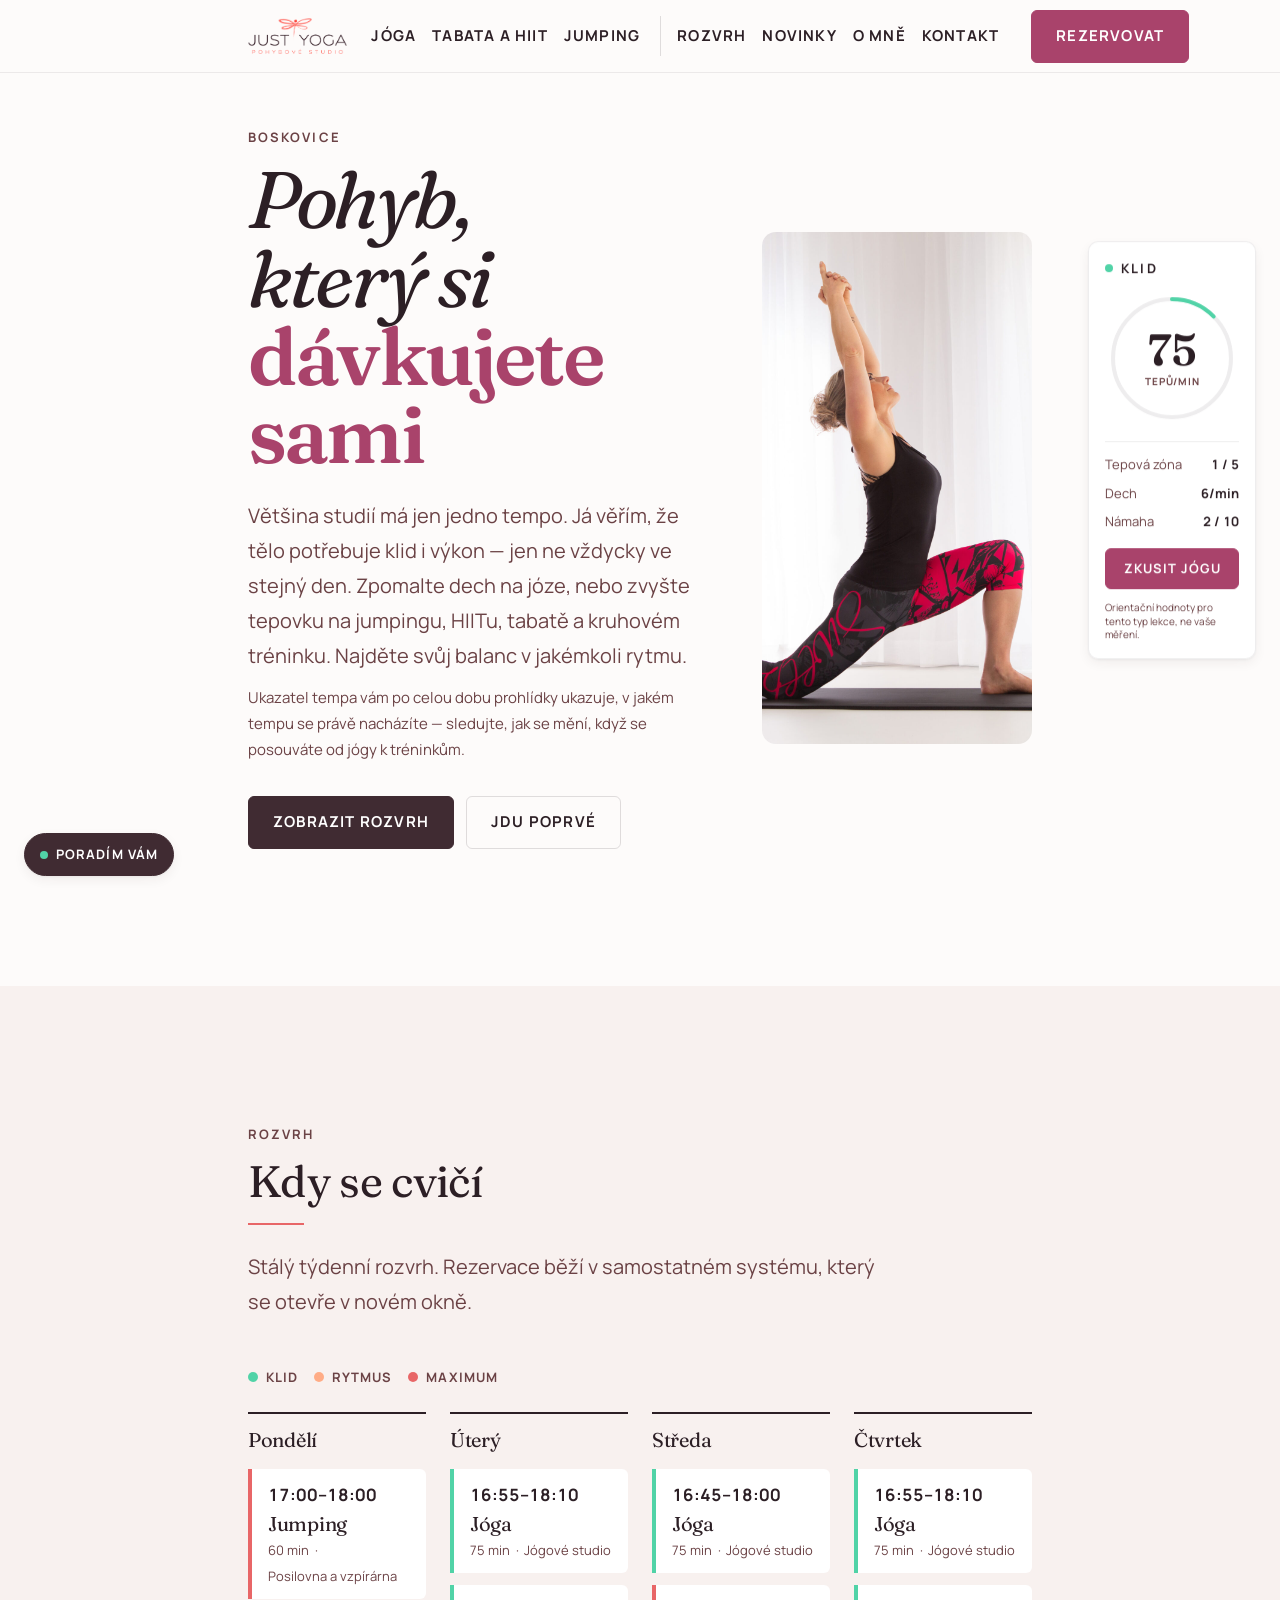
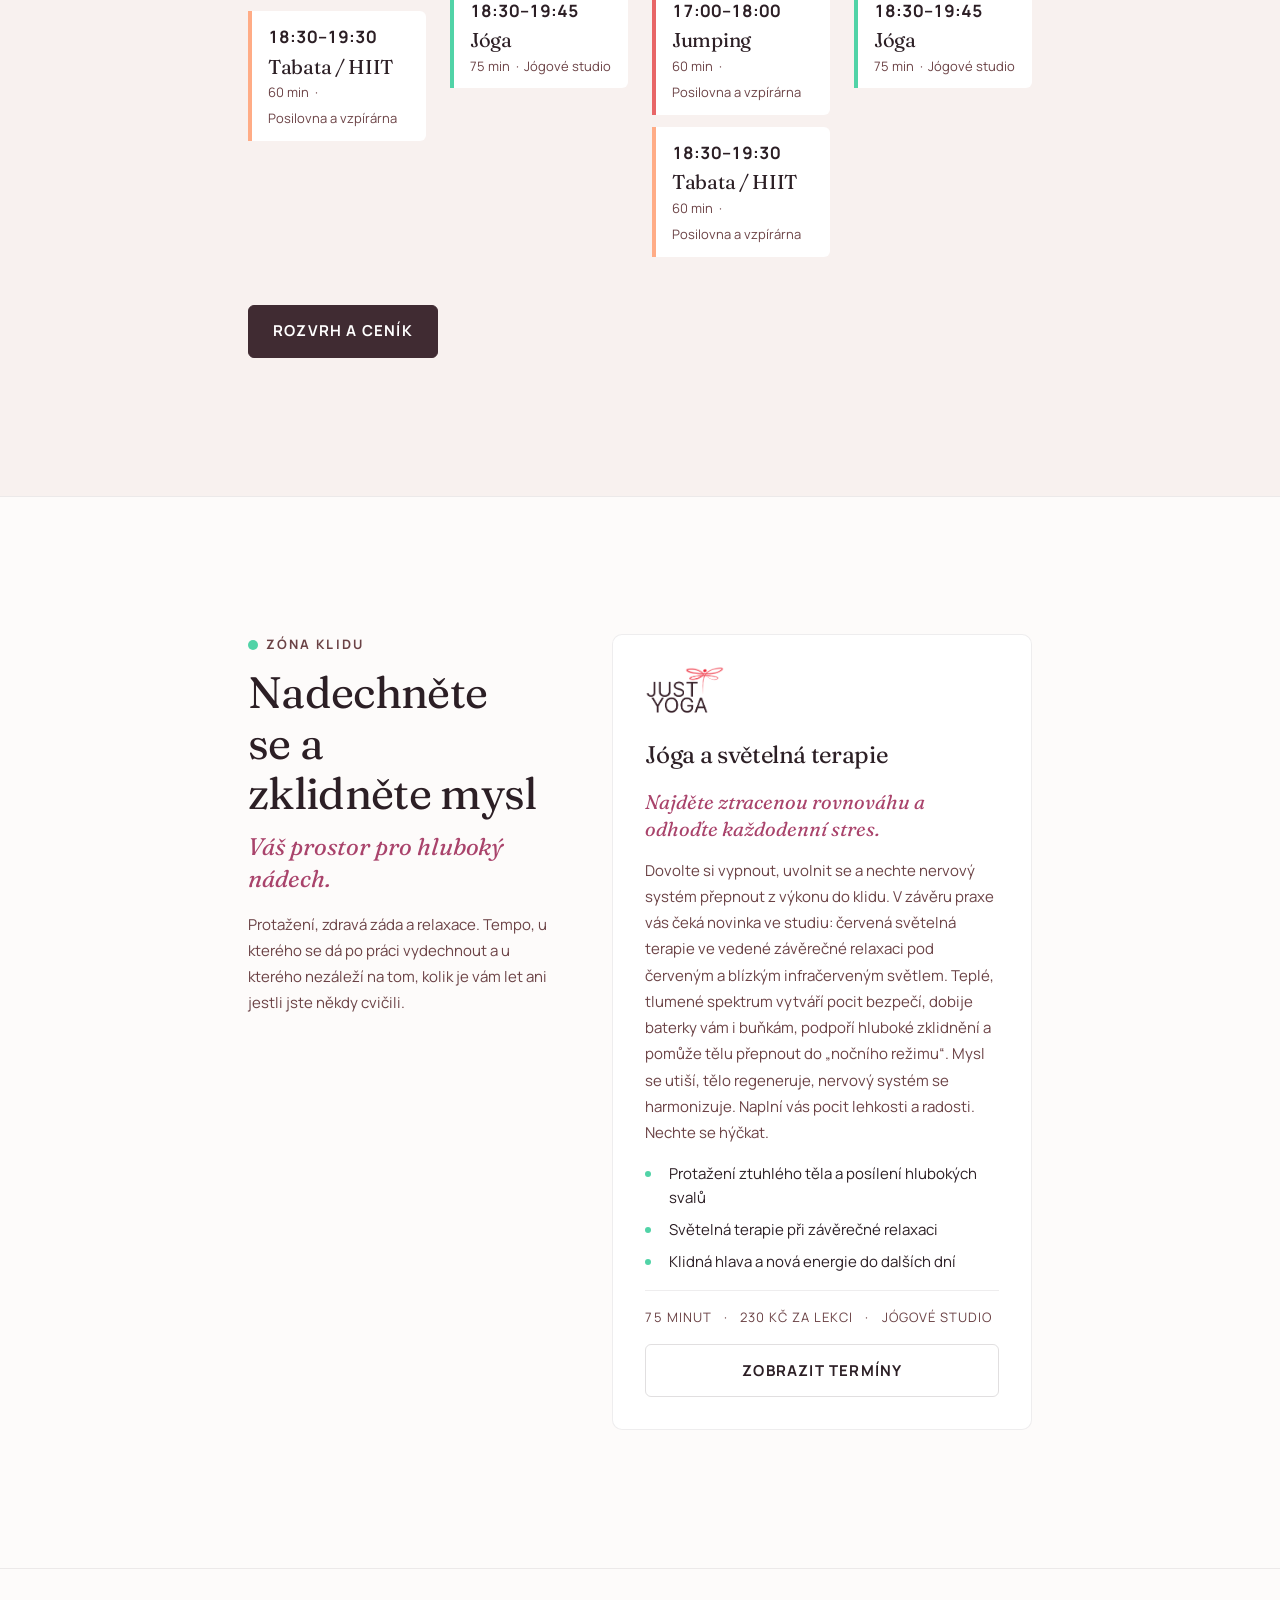
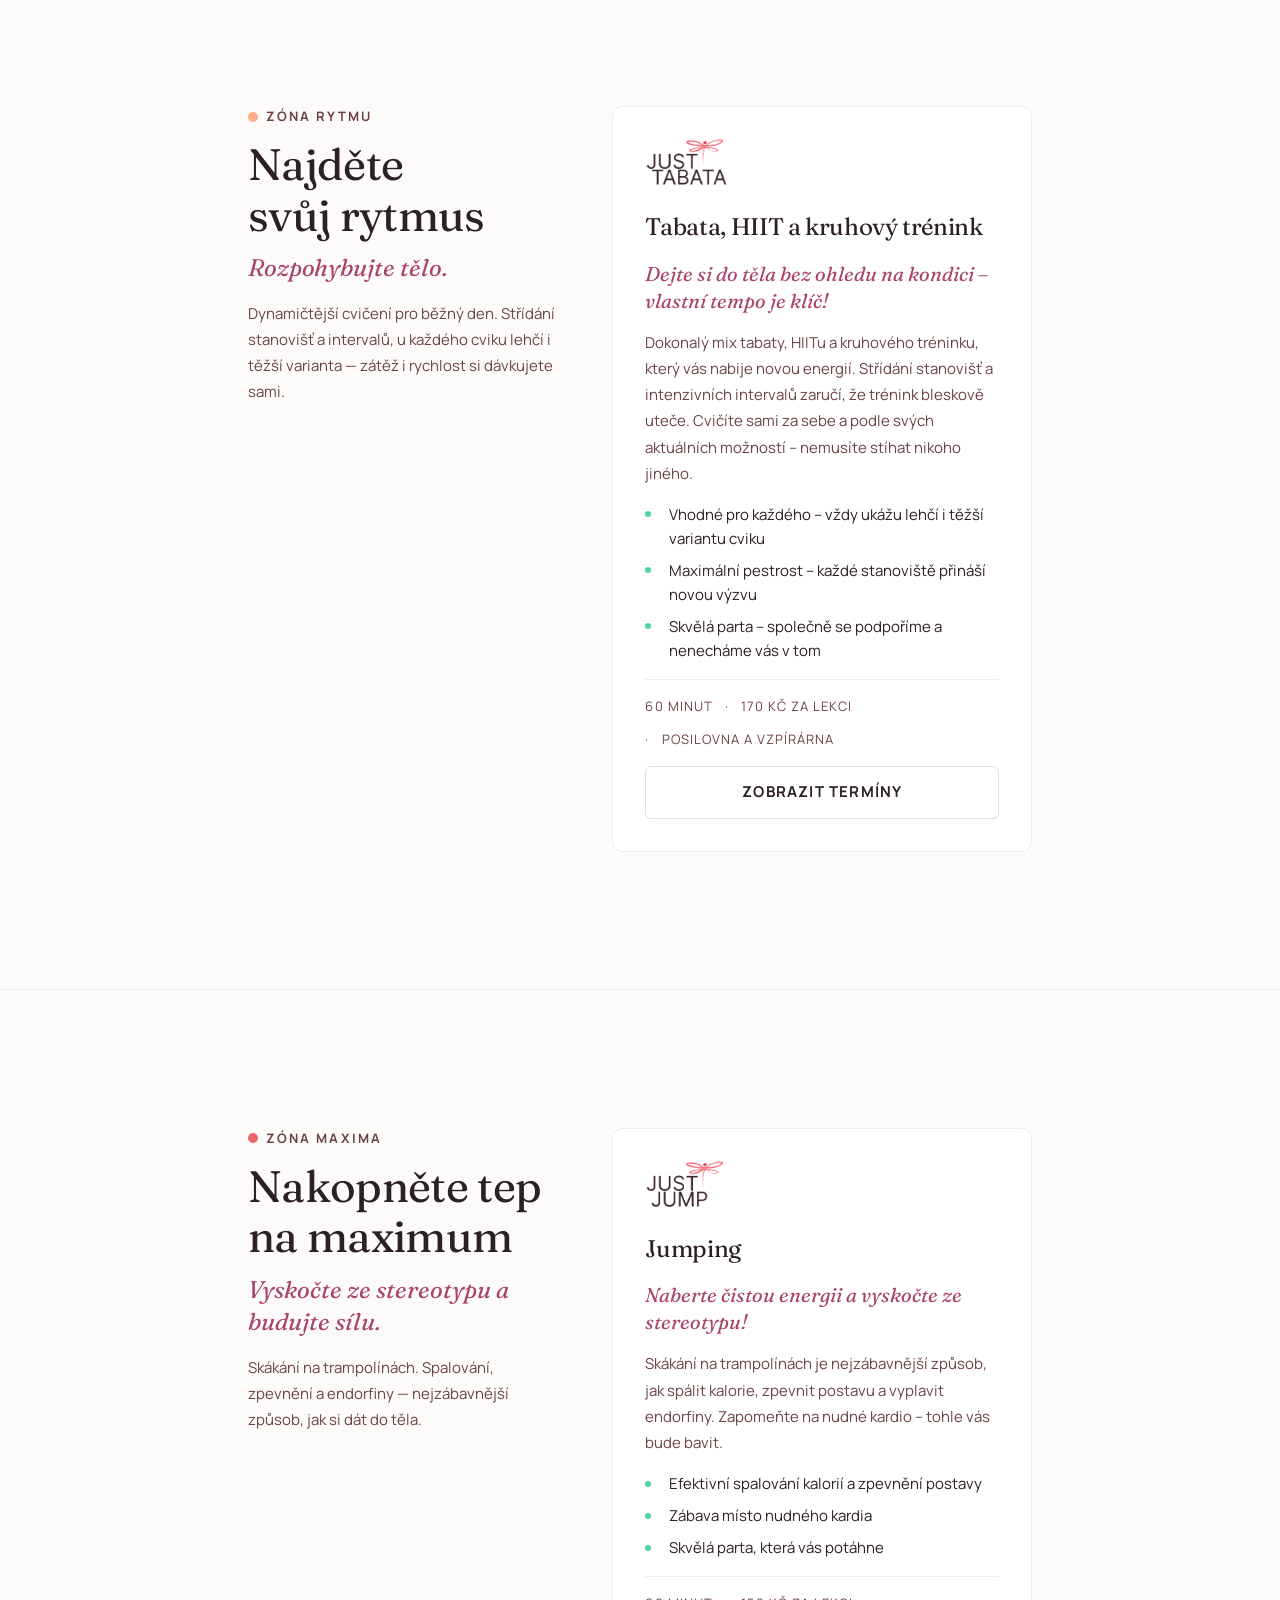
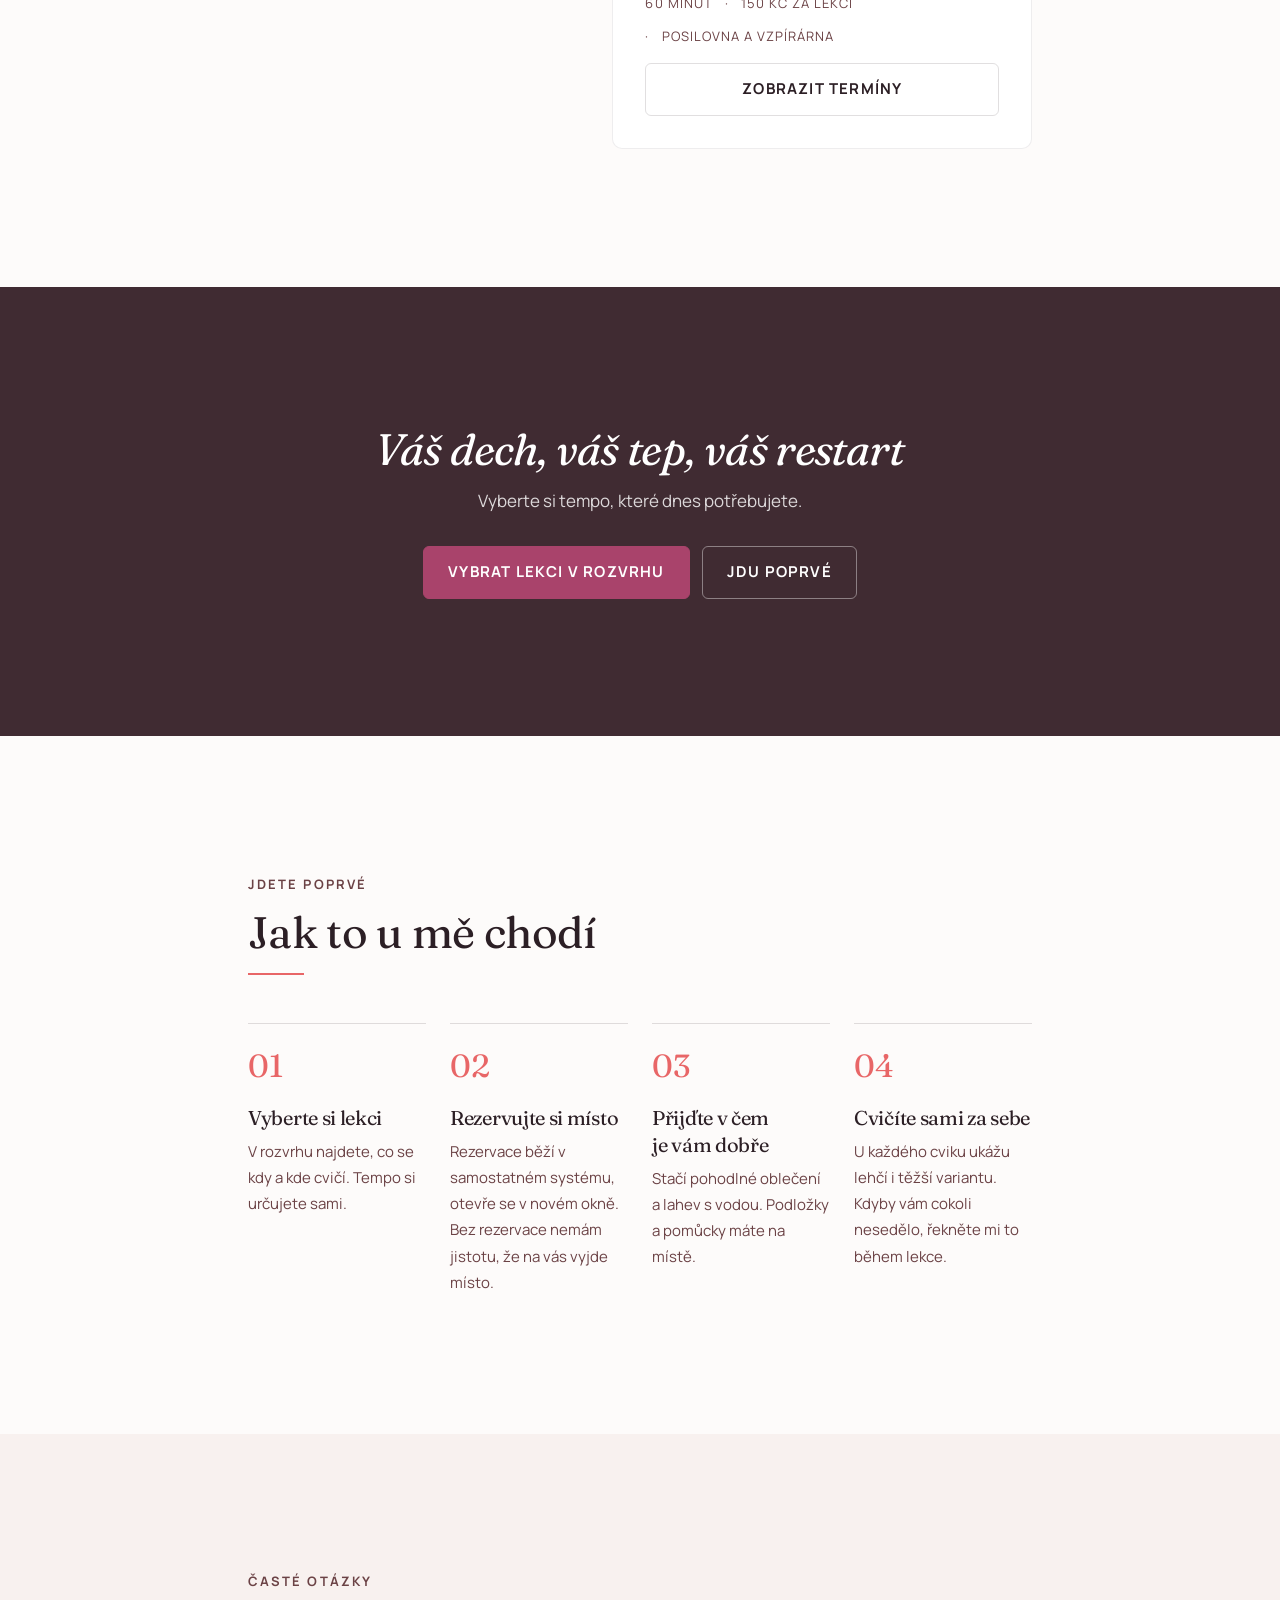
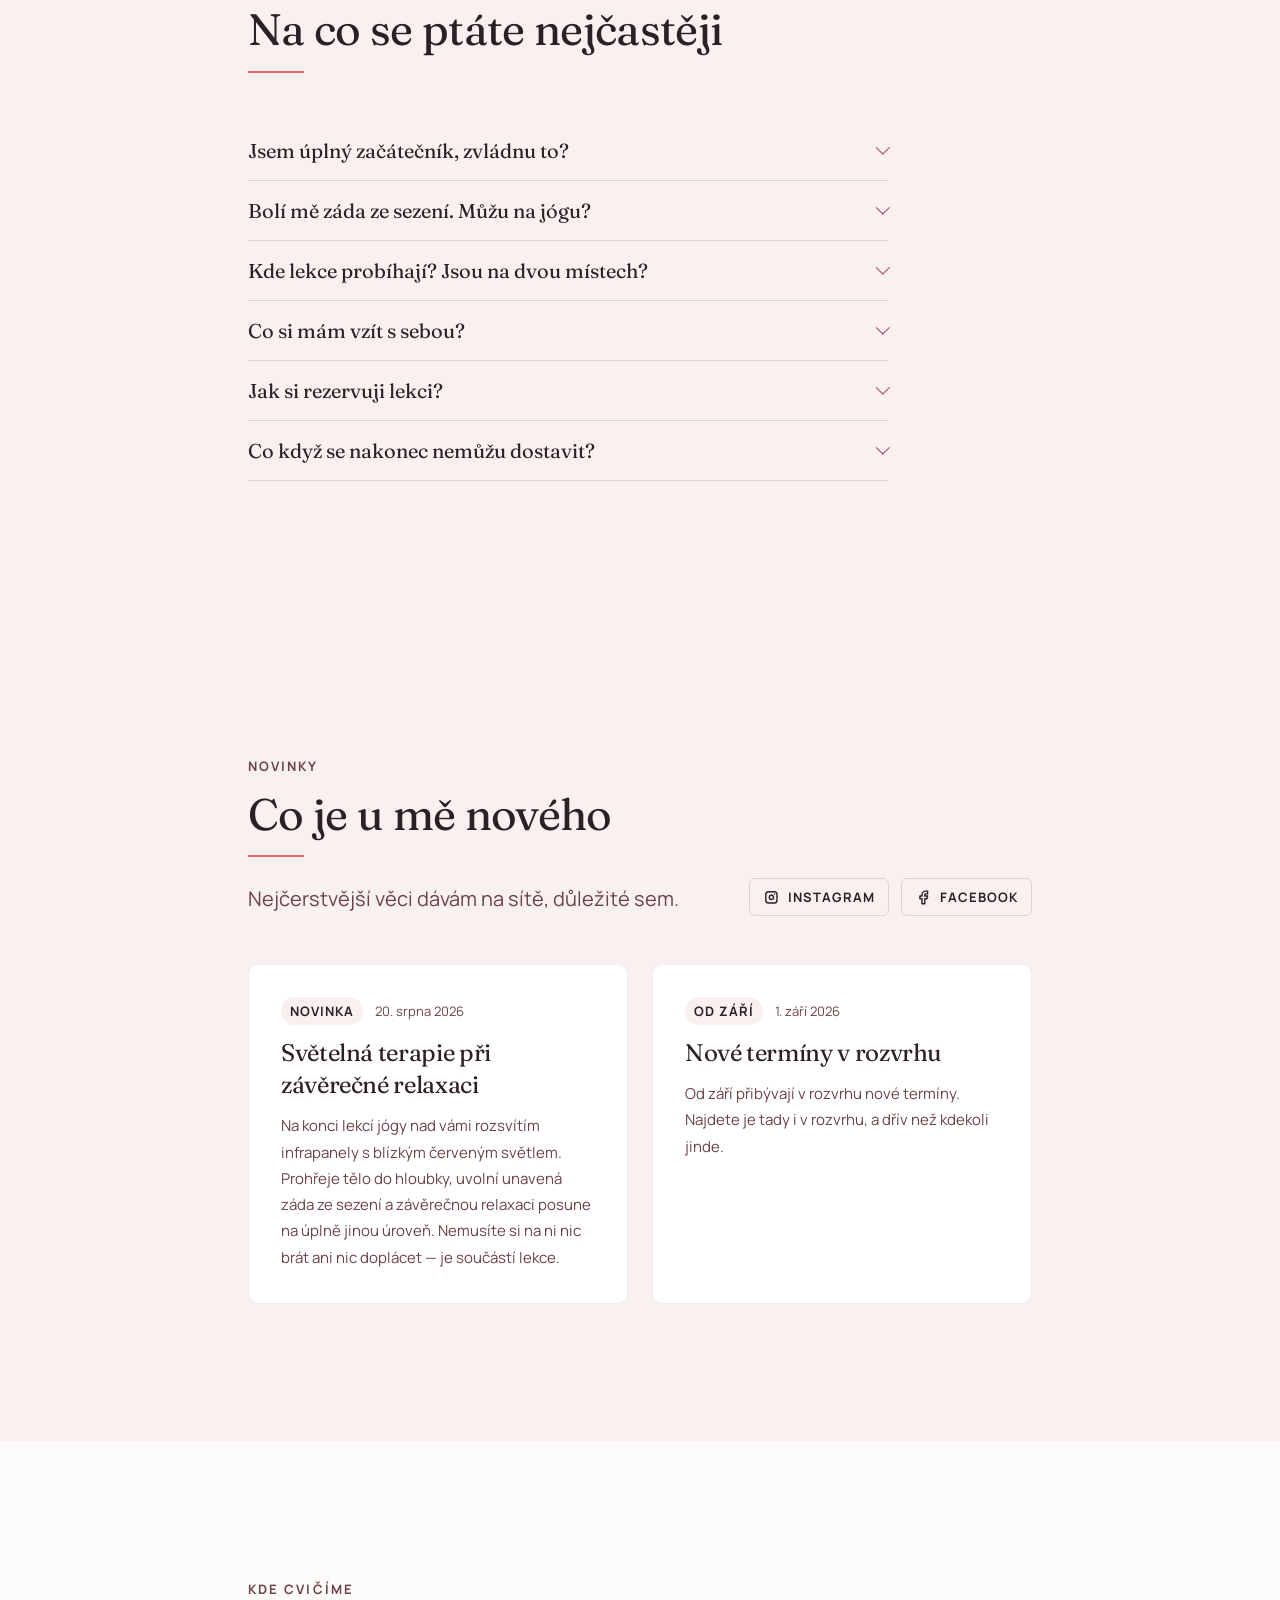
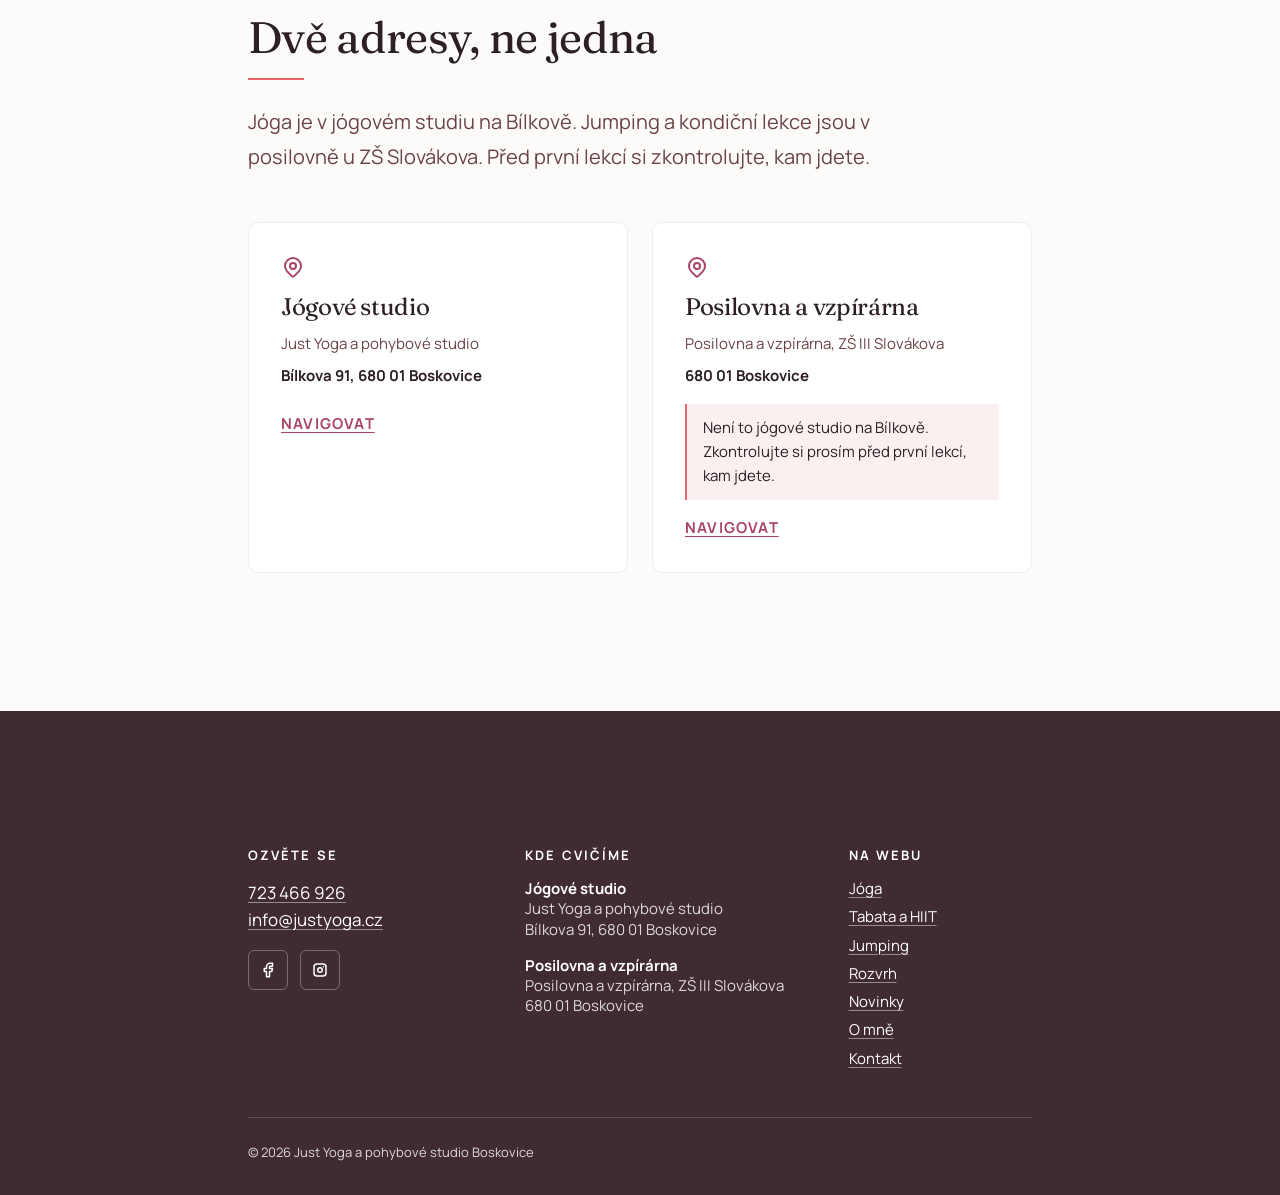
==== commit deac3c04: "Připomínky klientky ze 4. 9.: texty, časy a ceny Nový úvodní odstavec ("Většina studií má jen jedno " ====
--- a/web/index.html
+++ b/web/index.html
@@ -62,9 +62,15 @@
               <span class="hero__title-accent">dávkujete sami</span>
             </h1>
             <p class="hero__lede">
-              Vedu jógu se světelnou terapií, jumping na trampolínách a kruhový
-              trénink. U každého cviku ukážu lehčí i těžší variantu, takže
-              cvičíte podle svých možností — ne podle někoho vedle vás.
+              Většina studií má jen jedno tempo. Já věřím, že tělo potřebuje klid i výkon
+              — jen ne vždycky ve stejný den. Zpomalte dech na józe, nebo zvyšte
+              tepovku na jumpingu, HIITu, tabatě a kruhovém tréninku. Najděte svůj
+              balanc v jakémkoli rytmu.
+            </p>
+            <p class="hero__note">
+              Ukazatel tempa vám po celou dobu prohlídky ukazuje, v jakém tempu se
+              právě nacházíte — sledujte, jak se mění, když se posouváte od jógy
+              k tréninkům.
             </p>
             <div class="hero__actions">
               <a class="btn btn--primary" href="rozvrh-cenik.html#rozvrh">Zobrazit rozvrh</a>
@@ -112,13 +118,6 @@
            zároveň pořadí, ve kterém tepometr zrychluje, takže se sem
            nesmí vsunout nic, co by ten oblouk přerušilo. -->
       <div data-zone-calm></div>
-
-      <!-- „Most" — klientka ho chtěla přesně sem, do chvíle, kdy se
-           kolečko poprvé zrychlí, jako vysvětlení, proč se dalo do
-           pohybu. -->
-      <section class="section band--alt bridge" aria-label="Proč tři tempa">
-        <div data-bridge></div>
-      </section>
 
       <div data-zone-move></div>
       <div data-zone-burn></div>
--- a/web/css/layout.css
+++ b/web/css/layout.css
@@ -232,8 +232,19 @@
 
 .hero__lede {
   max-width: var(--measure-narrow);
+  margin-bottom: var(--space-3);
+  font-size: var(--text-lg);
+  line-height: var(--leading-relaxed);
+  color: var(--color-text-muted);
+}
+
+/* Návod k ukazateli tempa. Je to poznámka pod hlavním odstavcem, ne druhá
+   perex — proto menší stupeň a stejná tlumená hodnota jako popisky, aby
+   nesoutěžila s tlačítky pod sebou. */
+.hero__note {
+  max-width: var(--measure-narrow);
   margin-bottom: var(--space-6);
-  font-size: var(--text-lg);
+  font-size: var(--text-sm);
   line-height: var(--leading-relaxed);
   color: var(--color-text-muted);
 }
@@ -1160,21 +1171,6 @@
 .zone__cards {
   display: grid;
   gap: var(--space-5);
-}
-
-/* ==== Bridge =========================================================
-   The client's explanation of why the meter started moving. It is one
-   paragraph and it is set like a pull quote, because that is its job on
-   the page — to be read, not skimmed past. */
-
-.bridge__text {
-  margin: 0;
-  font-family: var(--font-display);
-  font-size: var(--text-2xl);
-  font-style: italic;
-  line-height: var(--leading-snug);
-  letter-spacing: var(--tracking-tight);
-  text-wrap: pretty;
 }
 
 /* ==== Rest zone (closing CTA) ======================================== */
@@ -1662,10 +1658,9 @@
 }
 
 /* ==== Průvodce =======================================================
-   Na desktopu plovoucí panel vlevo dole (vpravo sedí ukazatel tempa —
-   dva plovoucí prvky v jednom rohu se překrývají a jeden z nich zůstane
-   nepoužitelný). Na telefonu bottom sheet přes skoro celou výšku: okénko
-   v rohu se na 390 px nedá číst a většina návštěvníků chodí z mobilu.
+   Plovoucí panel vlevo dole (vpravo sedí ukazatel tempa — dva plovoucí
+   prvky v jednom rohu se překrývají a jeden z nich zůstane nepoužitelný).
+   Na malé obrazovce se nezobrazuje vůbec, viz konec sekce.
 
    Vzhled je vzhled webu: karta, hairline, náš font. Bubliny nejsou modré
    a nemají špičku — má to vypadat jako součást stránky, ne jako nalepený
@@ -1679,16 +1674,6 @@
   display: grid;
   justify-items: start;
   gap: var(--space-3);
-}
-
-/* Zámek scrollu pod otevřeným sheetem. Na html, ne na body: iOS Safari
-   jinak scroll řetězí dál na dokument. */
-.assistant-locked {
-  overflow: hidden;
-}
-
-.assistant__backdrop {
-  display: none;
 }
 
 .assistant__launcher {
@@ -1714,6 +1699,13 @@
   background: var(--color-primary-hover);
 }
 
+/* Otevřený panel spouštěč nahrazuje, nestojí pod ním. Dvě věci, které
+   dělají totéž, vedle sebe jen matou — zavírá se křížkem, Escapem,
+   a na telefonu i klepnutím do překryvu. */
+.assistant[data-open="true"] .assistant__launcher {
+  display: none;
+}
+
 /* Tečka, ne ikona bubliny: bublina slibuje, že na druhé straně někdo je. */
 .assistant__launcher-dot {
   width: 0.5rem;
@@ -1725,13 +1717,24 @@
 /* Panel je sloupcový flex s vlastním stropem výšky: hlavička, nabídky
    a poznámka mají pevnou výšku, vlákno si vezme zbytek. Bez toho by
    dlouhá odpověď z FAQ vytáhla panel přes celou obrazovku. */
+/* `[hidden]` MUSÍ být přebito zpátky na `display: none`. Prohlížeč skrývá
+   skryté prvky pravidlem `[hidden] { display: none }` ve svém výchozím
+   stylu, jenže autorský `display: flex` níž ho přebije — a na stránce pak
+   visí prázdné okno, na které nikdo neklikl. Chyba se objevila ve chvíli,
+   kdy se z panelu stal flex kontejner, a testy ji minuly, protože se
+   ptaly na vlastnost `hidden`, ne na vykreslený `display`. */
+.assistant__panel[hidden] {
+  display: none;
+}
+
 .assistant__panel {
   order: -1; /* panel nad spouštěčem, ne pod ním */
   display: flex;
   flex-direction: column;
   width: min(23rem, calc(100vw - 2 * var(--space-4)));
-  max-height: min(78vh, 40rem);
-  max-height: min(78svh, 40rem);
+  /* Hodnotu dopočítá JS z místa nad spouštěčem (sizePanel). Zápis tady je
+     záchranná síť, kdyby skript neběžel. */
+  max-height: var(--assistant-panel-max, min(70svh, 34rem));
   padding: var(--space-4);
   background: var(--color-surface);
   border: 1px solid var(--color-border);
@@ -1777,9 +1780,14 @@
 
 /* `min-height: 0` je to, co dovolí flexovému dítěti scrollovat — bez něj
    se vlákno roztáhne podle obsahu a strop panelu se ignoruje. */
+/* `flex: 0 3 auto` — roste podle obsahu, ale NEZABÍRÁ volné místo. S
+   `1 1 auto` si vlákno bralo celý zbytek panelu, takže mezi první větou
+   a nabídkami zela díra přes půl okna. Když je naopak obsahu moc, vlákno
+   se smršťuje třikrát rychleji než nabídky: nabídky jsou to, na co se
+   kliká, a mají mít přednost. min-height drží, aby se nesrazilo na nic. */
 .assistant__thread {
-  flex: 1 1 auto;
-  min-height: 0;
+  flex: 0 3 auto;
+  min-height: 3.5rem;
   display: grid;
   align-content: start;
   gap: var(--space-3);
@@ -1819,14 +1827,27 @@
    a jinak by vytlačily vlákno úplně mimo panel. */
 .assistant__choices {
   flex: 0 1 auto;
-  min-height: 0;
+  min-height: 6rem;
   display: grid;
   gap: var(--space-2);
-  max-height: 45%;
   overflow-y: auto;
   overscroll-behavior: contain;
   padding-top: var(--space-3);
   border-top: 1px solid var(--color-hairline);
+}
+
+/* Stínítko na spodní hraně seznamu nabídek, když se do něj všechno
+   nevejde. Třídu nasazuje JS (markScrollable) — CSS přetečení nezjistí. */
+.assistant__choices.has-more {
+  mask-image: linear-gradient(to bottom, #000 calc(100% - 2.5rem), transparent);
+}
+
+.assistant__choices.has-more::after {
+  content: "";
+  position: sticky;
+  bottom: 0;
+  display: block;
+  height: 1px;
 }
 
 .assistant__choice {
@@ -1882,81 +1903,22 @@
   }
 }
 
-/* ---- Bottom sheet (telefon) ---------------------------------------- */
-
-@media (width < 768px) {
-  /* Kontejner přestává být kotvou v rohu a roztáhne se přes celou plochu,
-     aby v něm mohl sedět překryv i panel u spodní hrany. */
-  .assistant[data-open="true"] {
-    inset: 0;
-    display: block;
-  }
-
-  .assistant[data-open="true"] .assistant__backdrop {
-    display: block;
-    position: absolute;
-    inset: 0;
-    background: color-mix(in srgb, var(--ramp-900) 45%, transparent);
-  }
-
-  /* Spouštěč pod otevřeným sheetem nemá co dělat — zavírá se křížkem
-     nebo klepnutím do překryvu. */
-  .assistant[data-open="true"] .assistant__launcher {
+/* ---- Malá obrazovka: průvodce se nezobrazuje ------------------------
+   Rozhodnuto 4. 9. 2026. Panel potřebuje vlákno, seznam nabídek a hlavičku
+   nad sebou; na telefonu se to vejde jen jako bottom sheet přes skoro celou
+   výšku, což je na rozcestník ze čtyř kliknutí neúměrné zabrání obrazovky.
+   Na telefonu vede stejnou práci hlavní navigace a CTA v obsahu.
+
+   Podmínka je ta samá, na které se dřív panel překlápěl do sheetu, včetně
+   nízkého okna: telefon na šířku má 844 px šířky a 390 px výšky, takže by
+   spadl do desktopové větve a plovoucí panel by vylezl nad horní hranu.
+
+   Skrývá se celý kontejner, ne jen spouštěč — `display: none` bere prvek
+   i z pořadí tabulátoru a ze stromu pro čtečky, takže na telefonu není na
+   co narazit. */
+
+@media (width < 768px), (height < 560px) {
+  .assistant {
     display: none;
   }
-
-  .assistant[data-open="true"] .assistant__panel {
-    position: absolute;
-    left: 0;
-    right: 0;
-    bottom: 0;
-    width: auto;
-    /* svh, ne vh: na iOS se vh počítá k adresní liště a spodek sheetu
-       by skončil pod ohybem obrazovky. */
-    height: min(88vh, 44rem);
-    height: min(88svh, 44rem);
-    max-height: none;
-    border-radius: var(--radius-xl) var(--radius-xl) 0 0;
-    border-bottom: 0;
-    padding: var(--space-4);
-    /* Domovský indikátor iPhonu jinak sedí na posledním tlačítku. */
-    padding-bottom: max(var(--space-4), env(safe-area-inset-bottom));
-  }
-
-  /* Úchyt: jediný signál, že jde o plachtu vytaženou zdola. */
-  .assistant[data-open="true"] .assistant__panel::before {
-    content: "";
-    flex-shrink: 0;
-    align-self: center;
-    width: 2.25rem;
-    height: 4px;
-    margin-bottom: var(--space-4);
-    border-radius: var(--radius-pill);
-    background: var(--color-border);
-  }
-
-  .assistant[data-open="true"] .assistant__title {
-    font-size: var(--text-xl);
-  }
-
-  /* Ve sheetu je místa dost: text i terče můžou být větší. */
-  .assistant[data-open="true"] .assistant__bubble {
-    max-width: 100%;
-    font-size: var(--text-base);
-  }
-
-  .assistant[data-open="true"] .assistant__choice {
-    min-height: 3rem;
-    font-size: var(--text-base);
-  }
-
-  .assistant[data-open="true"] .assistant__note {
-    font-size: var(--text-xs);
-  }
-
-  /* Sheet zakrývá proužek ukazatele tempa; nechat ho pod překryvem
-     prosvítat by jen mátlo. */
-  .assistant-locked .hrm {
-    display: none;
-  }
-}
+}
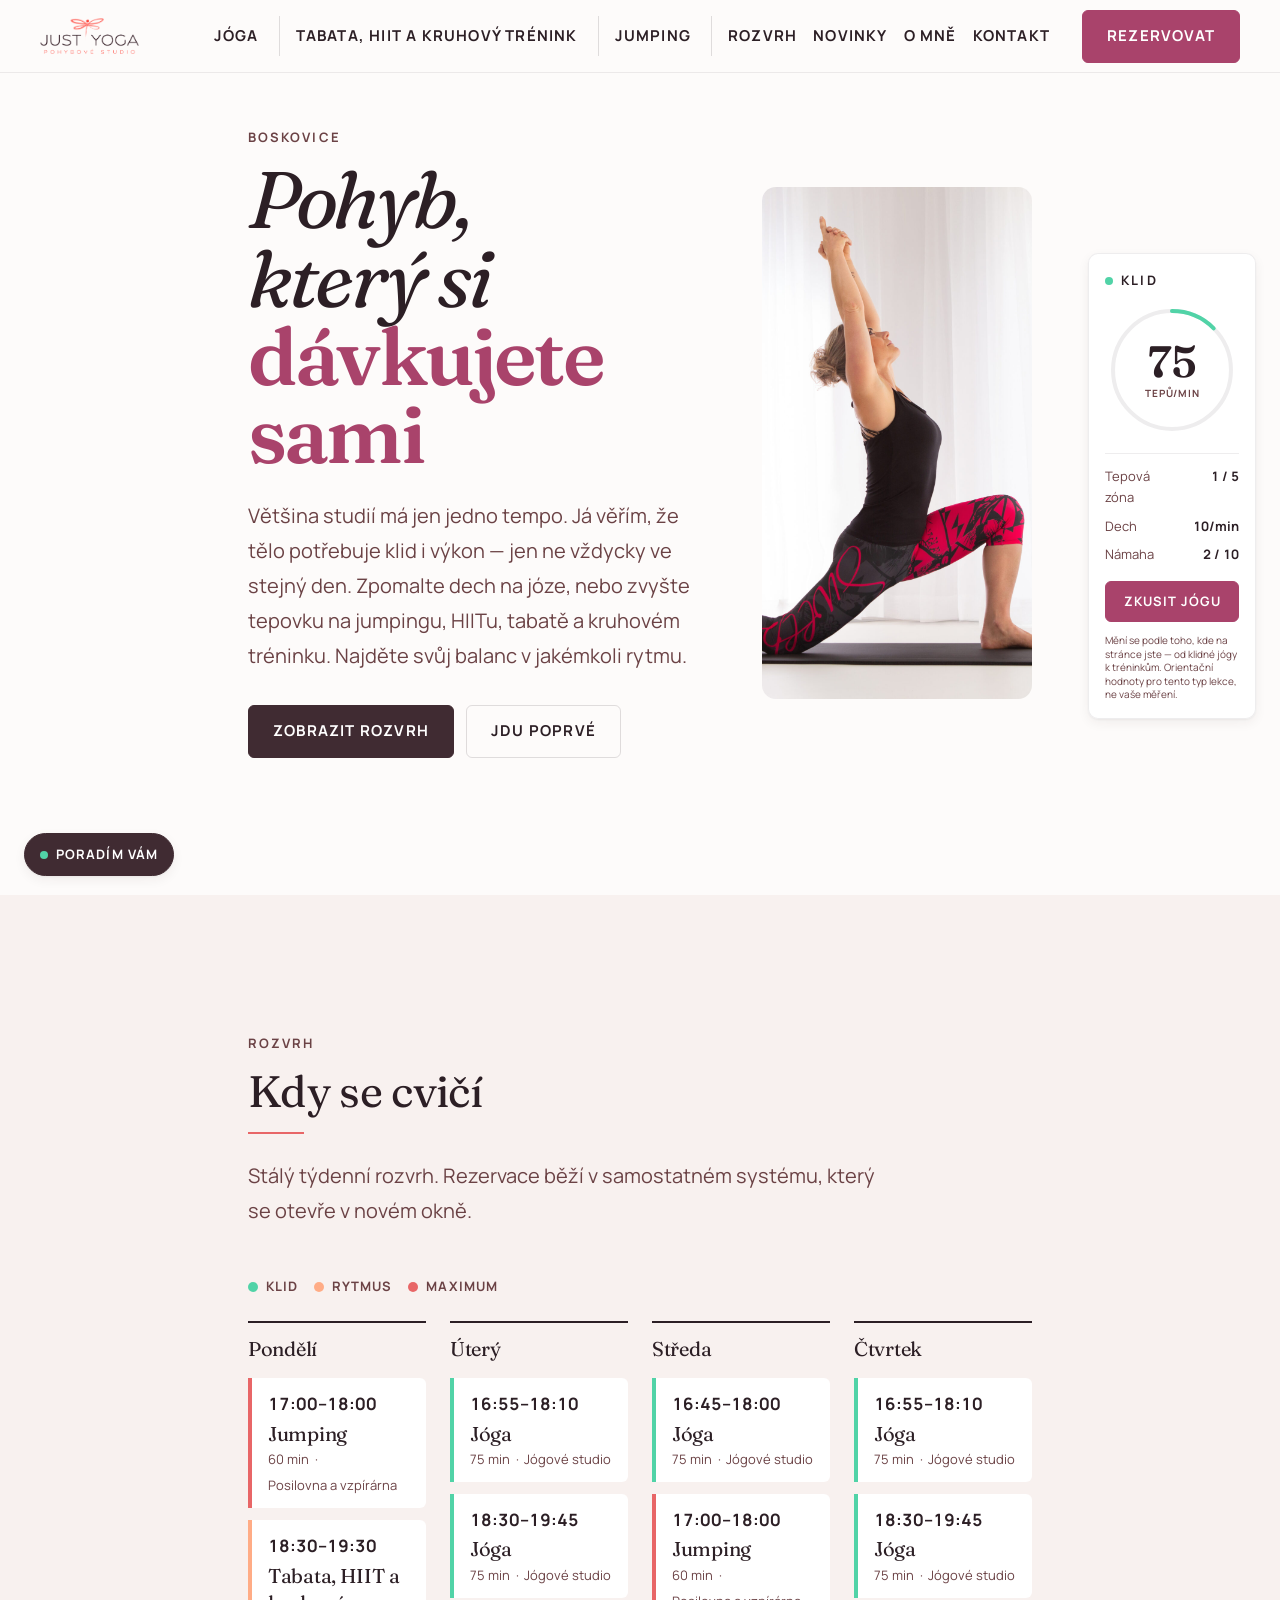
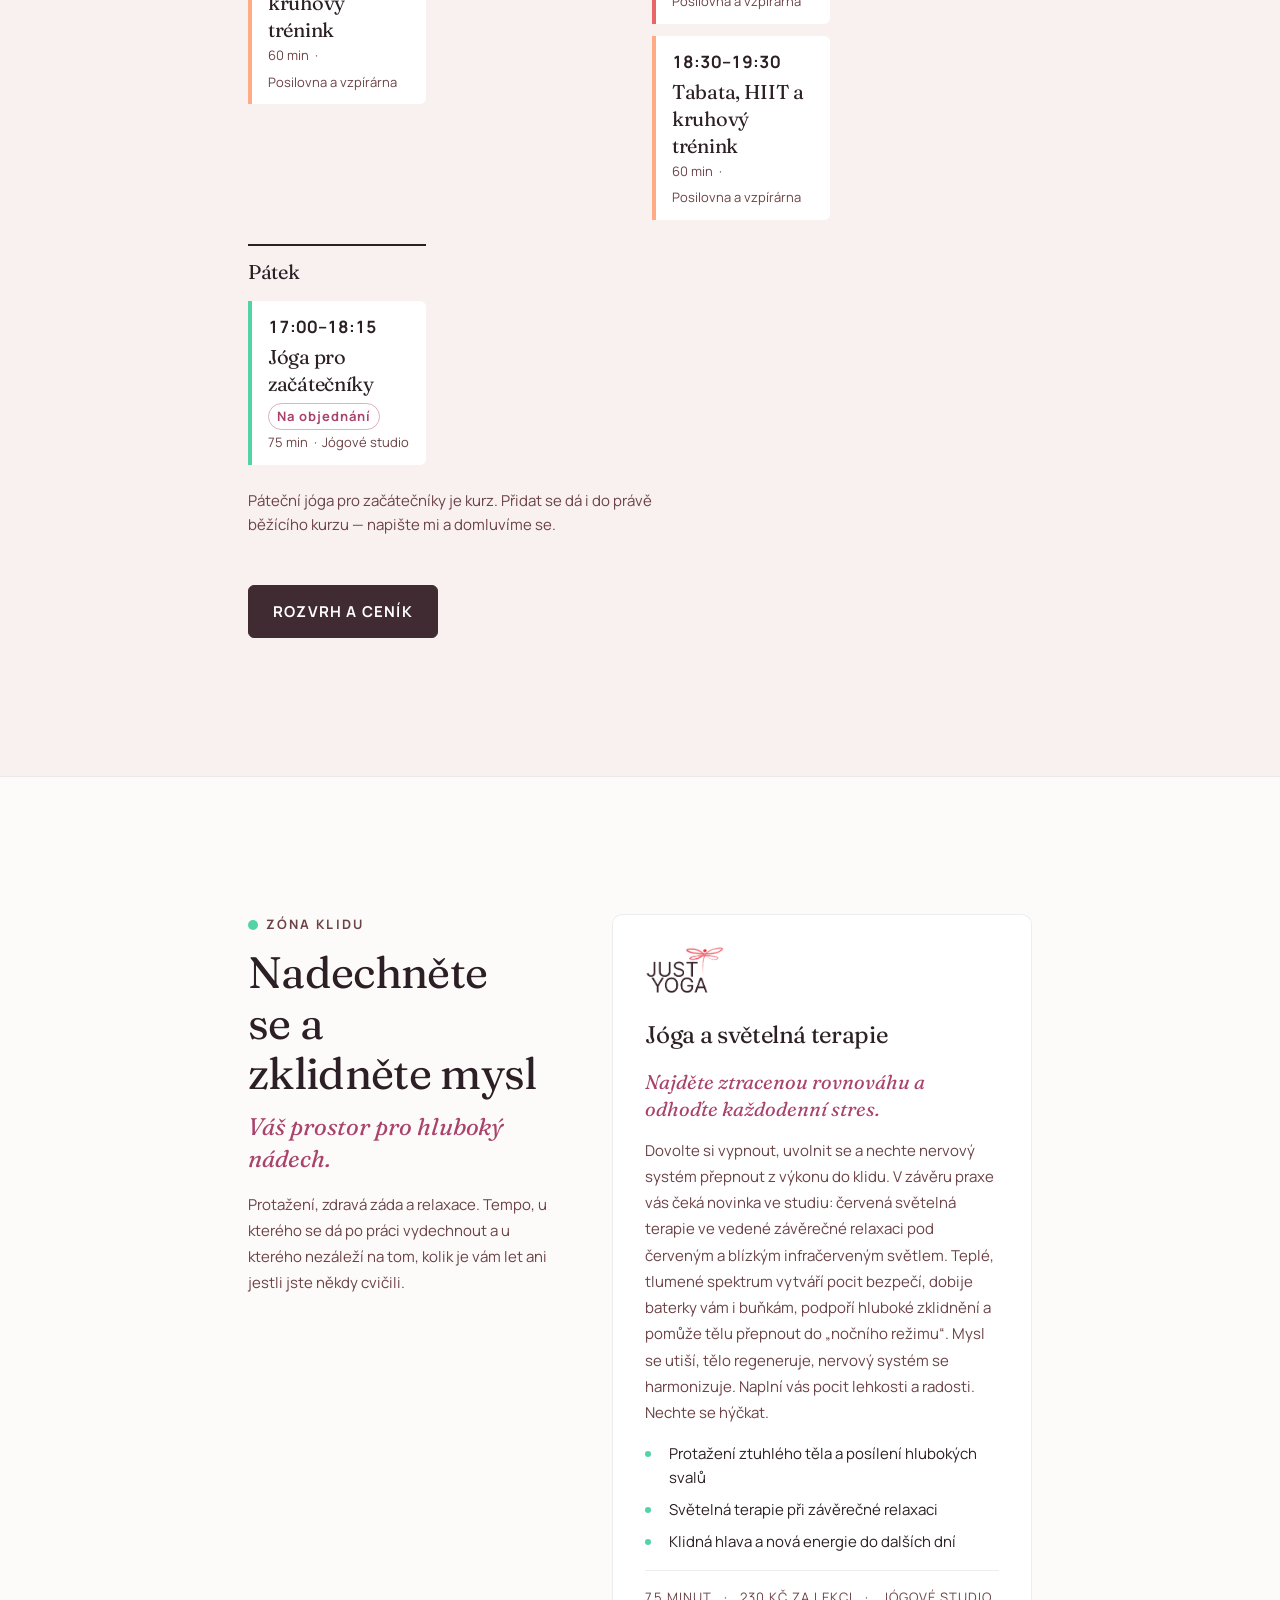
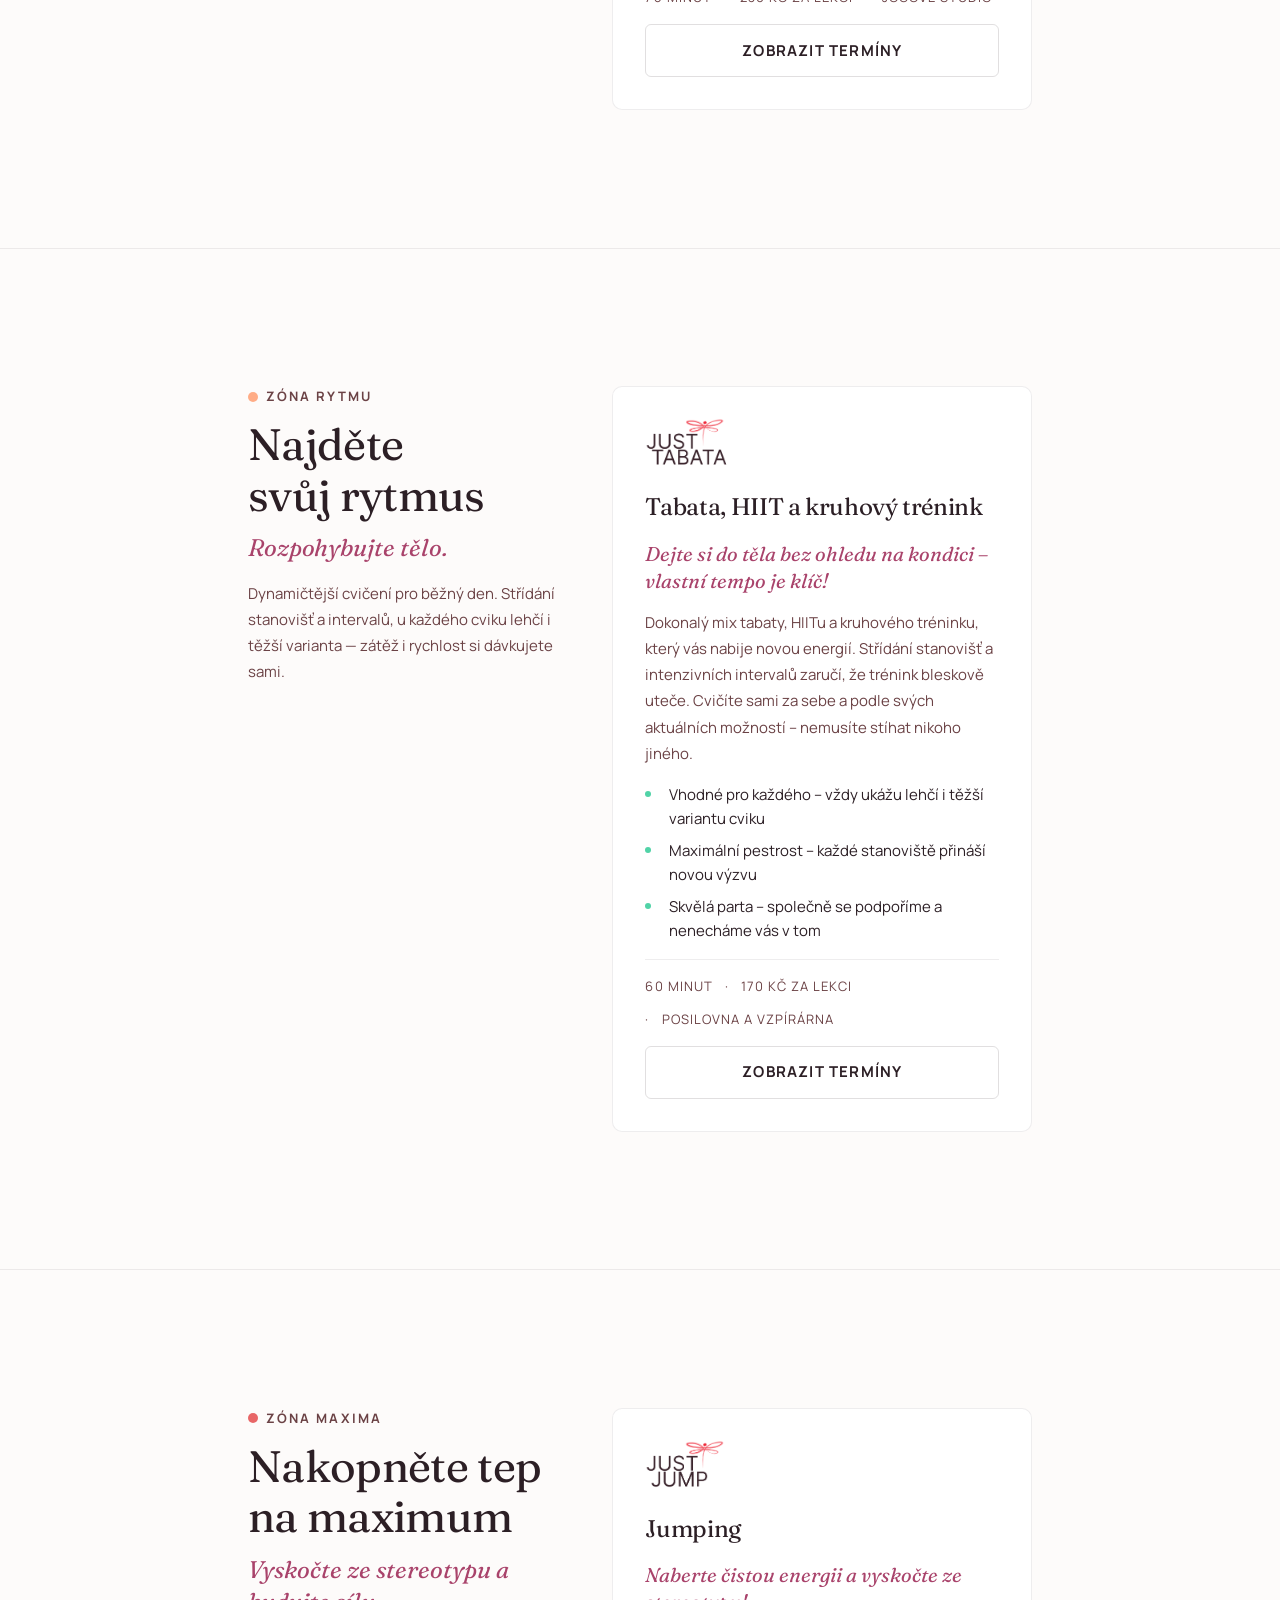
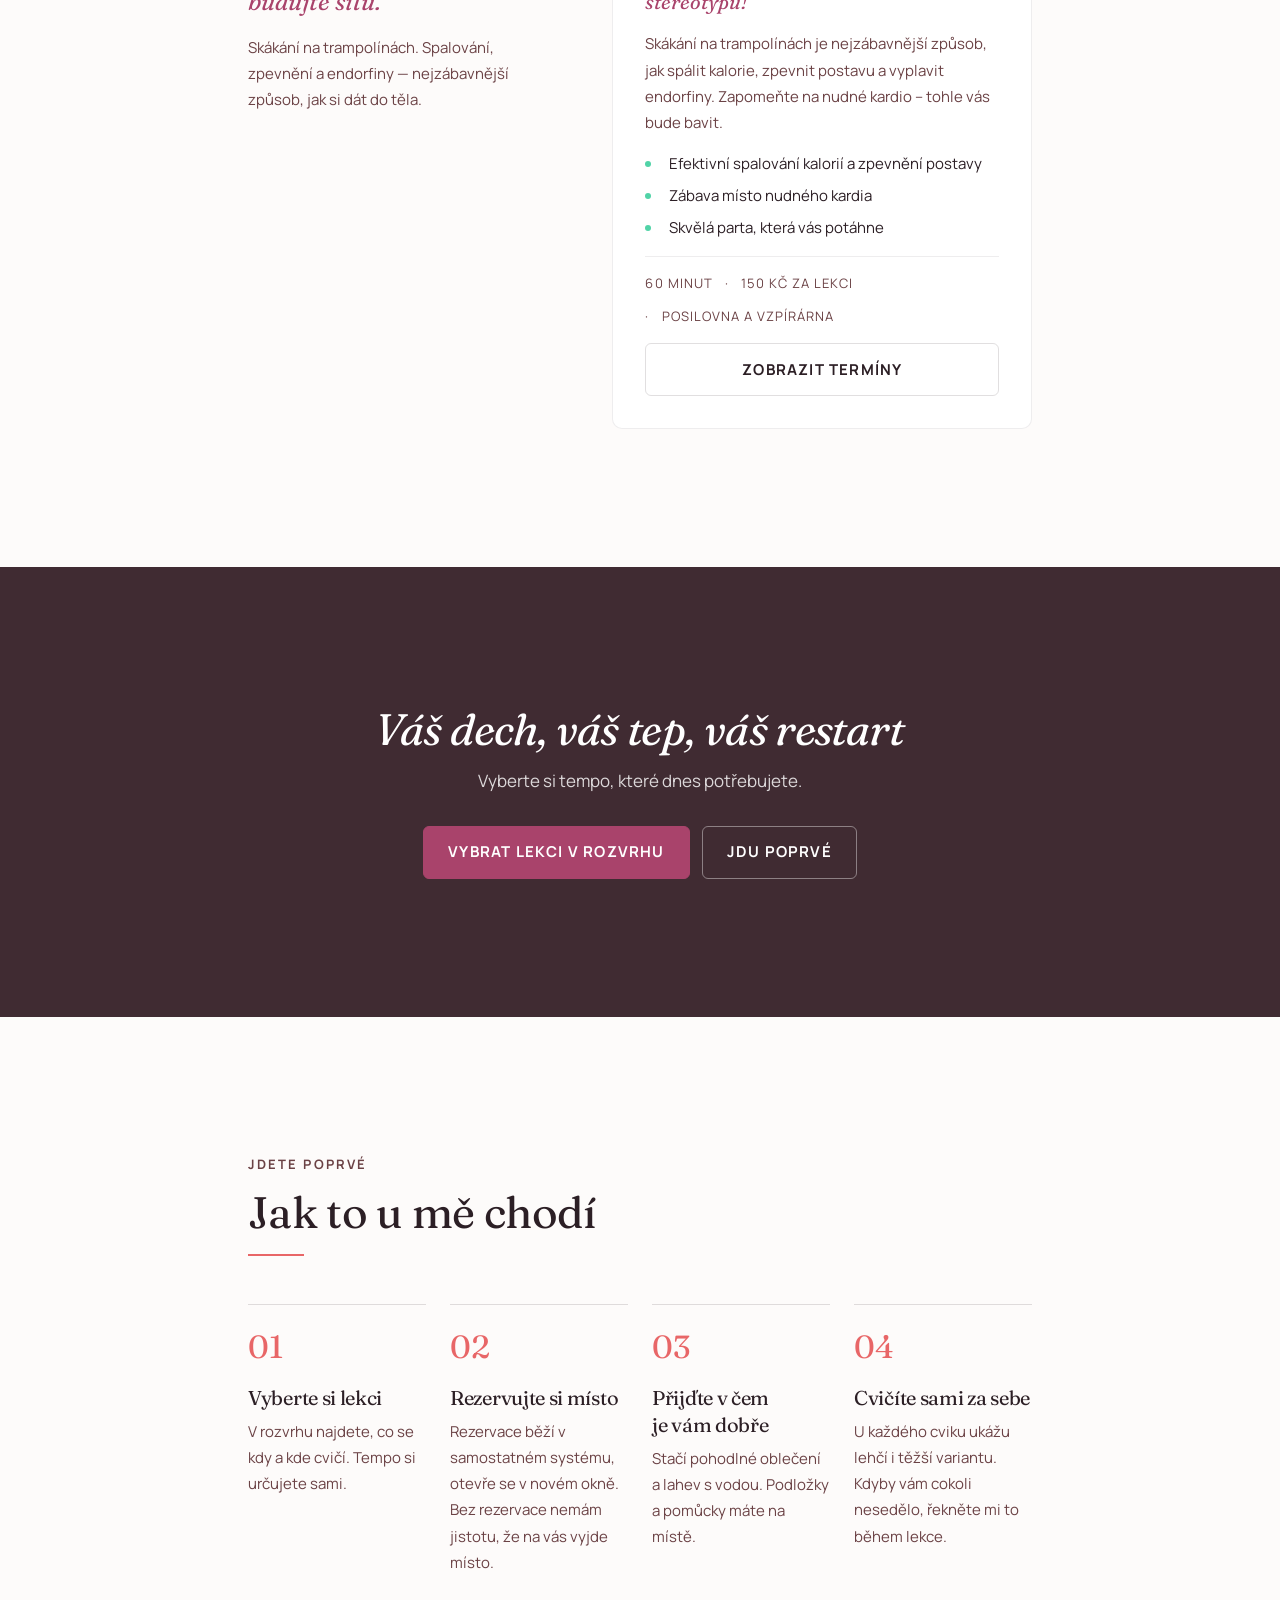
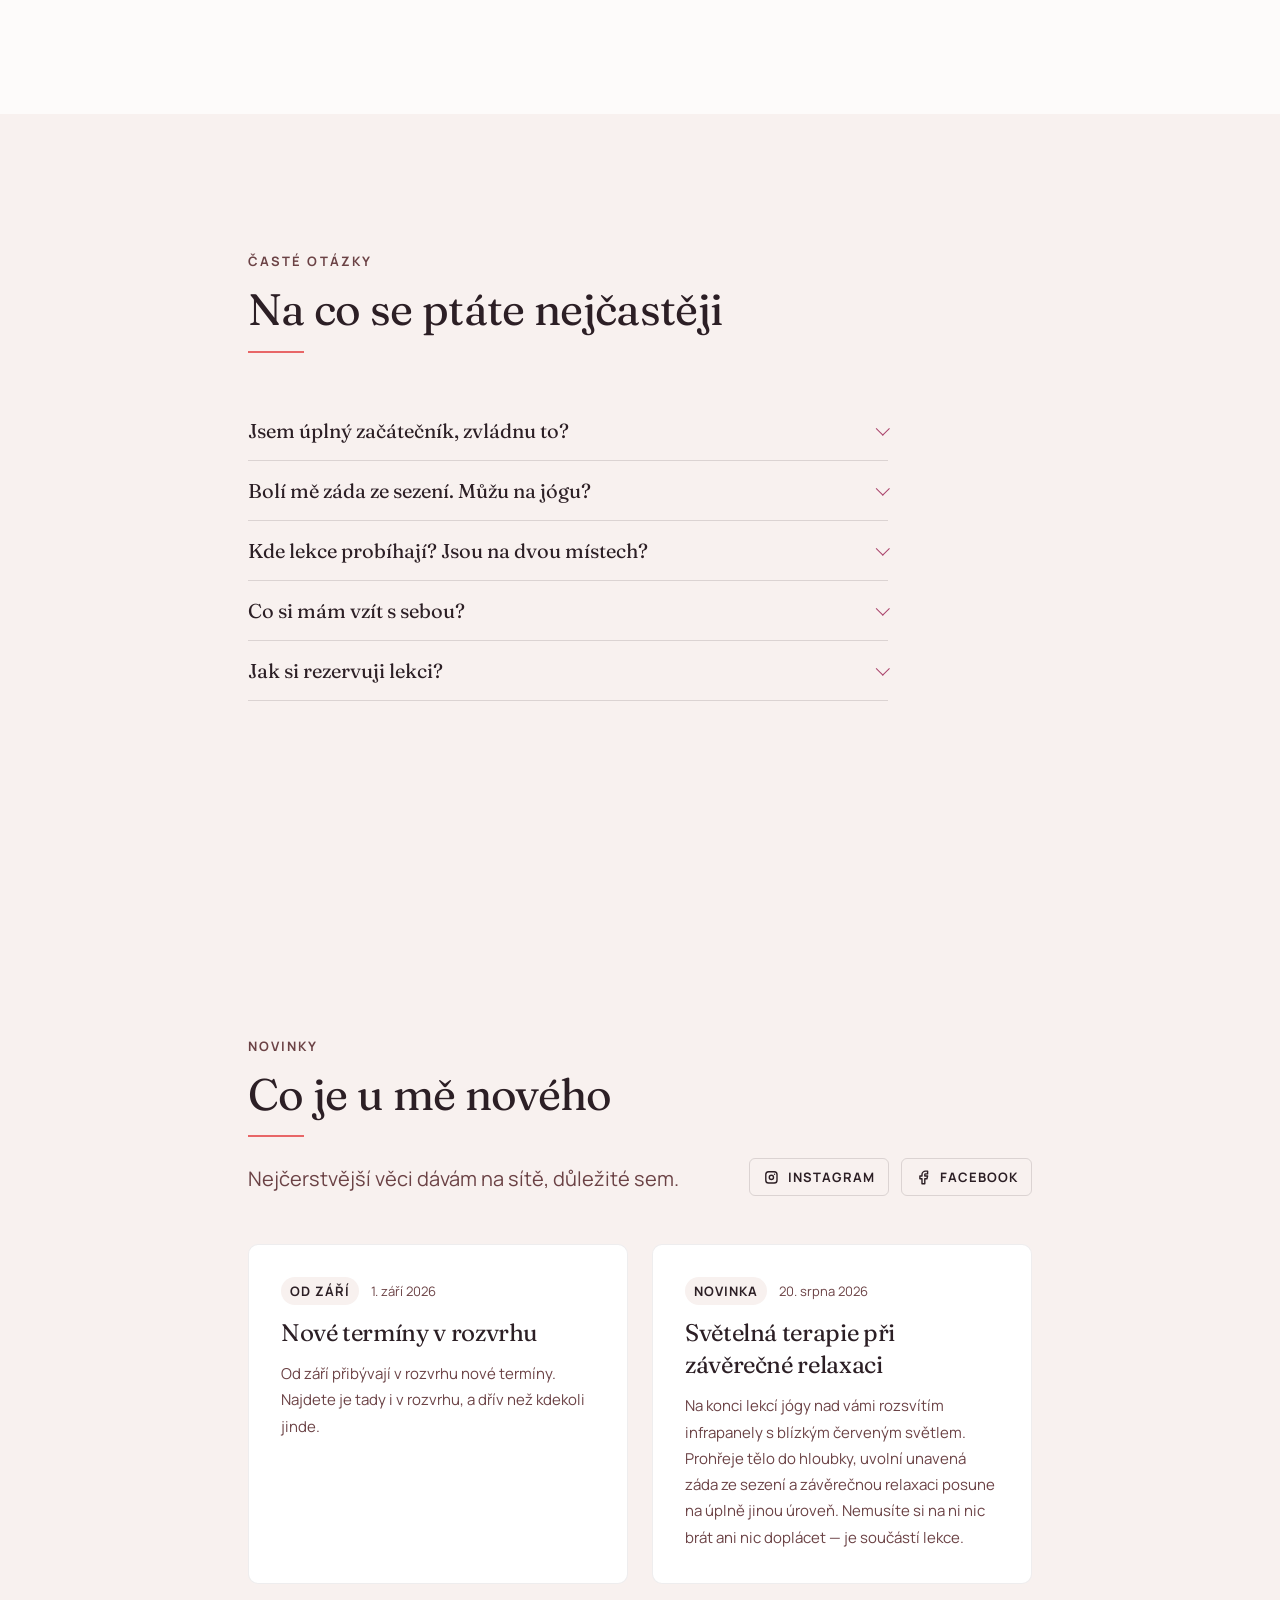
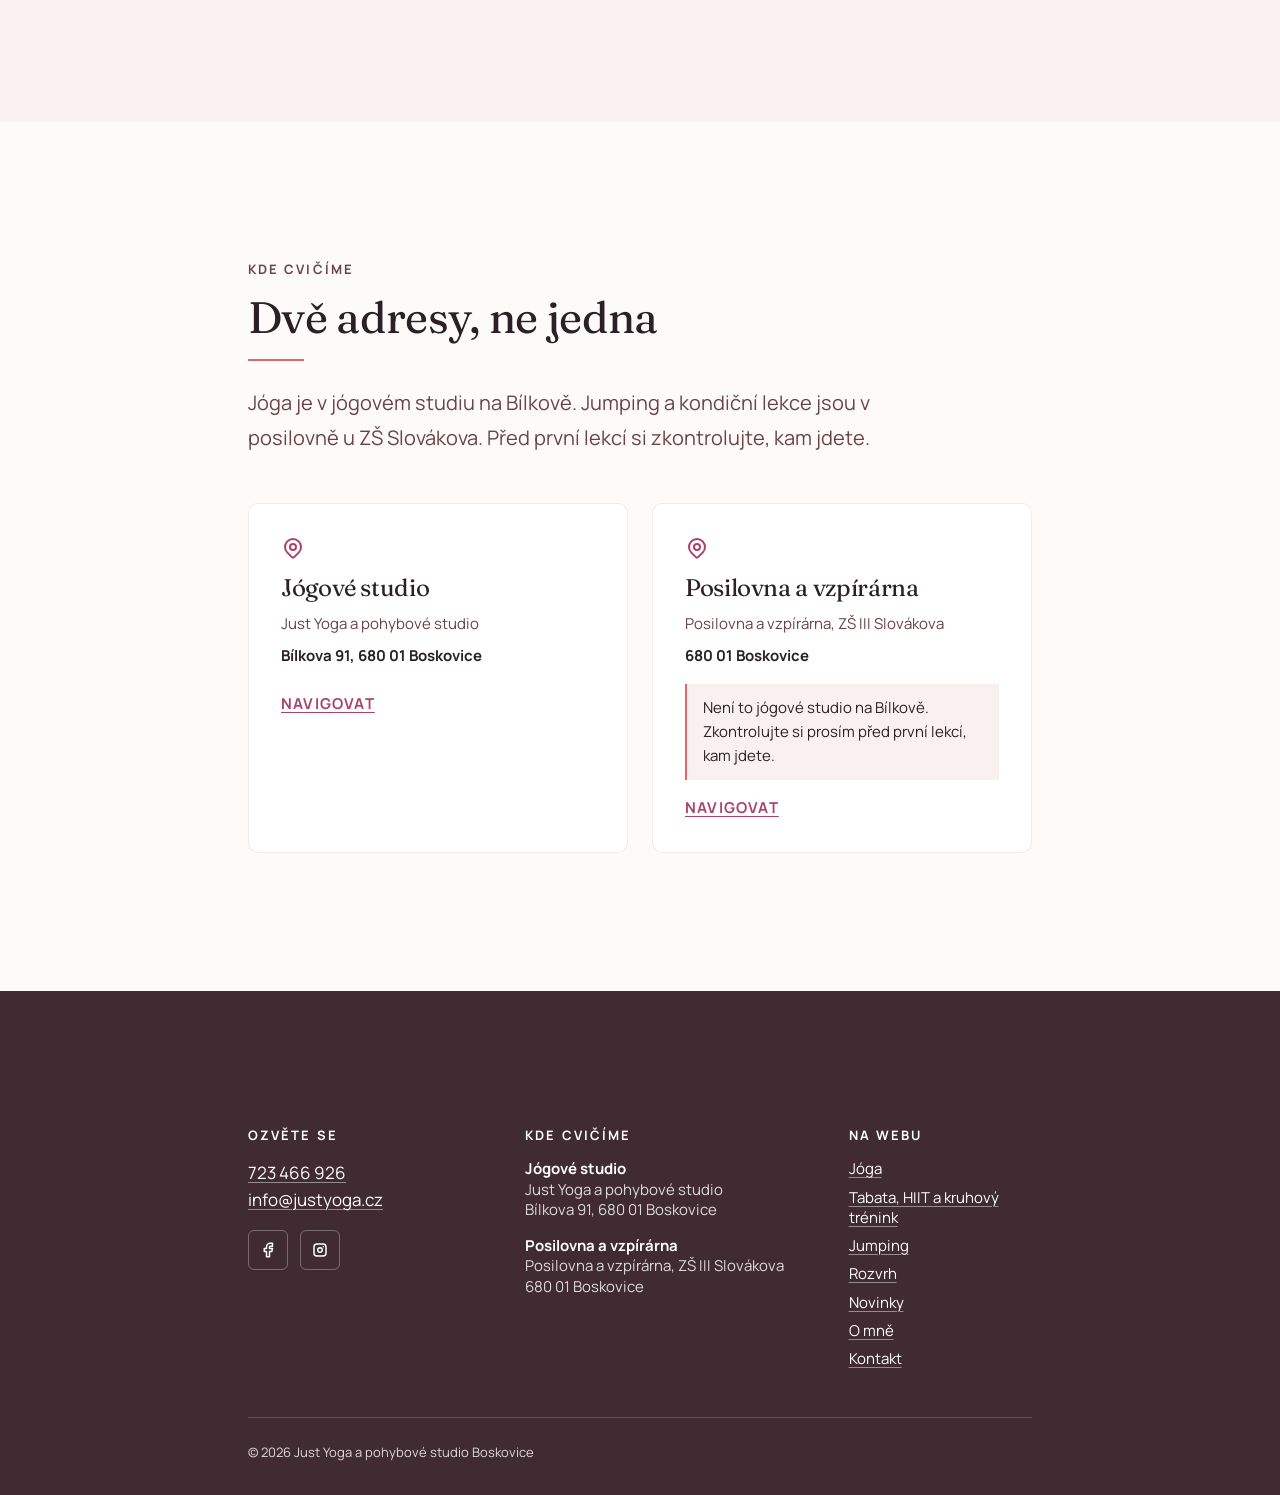
==== commit d977b1c7: "Ukazatel tempa: popis k tepu a půlnižší proužek na mobilu Dvě připomínky klientky ze 7. 9. 2026, obě" ====
--- a/web/index.html
+++ b/web/index.html
@@ -67,11 +67,10 @@
               tepovku na jumpingu, HIITu, tabatě a kruhovém tréninku. Najděte svůj
               balanc v jakémkoli rytmu.
             </p>
-            <p class="hero__note">
-              Ukazatel tempa vám po celou dobu prohlídky ukazuje, v jakém tempu se
-              právě nacházíte — sledujte, jak se mění, když se posouváte od jógy
-              k tréninkům.
-            </p>
+            <!-- Vysvětlení ukazatele tempa tady BYLO a schválně tu není:
+                 klientka (7. 9. 2026) chtěla mít popis u samotného tepu,
+                 ne v hero. Text teď žije v panelu ukazatele
+                 (js/ui/heart-rate-meter.js, .hrm__note). -->
             <div class="hero__actions">
               <a class="btn btn--primary" href="rozvrh-cenik.html#rozvrh">Zobrazit rozvrh</a>
               <a class="btn btn--ghost" href="#poprve">Jdu poprvé</a>
--- a/web/css/layout.css
+++ b/web/css/layout.css
@@ -4,7 +4,24 @@
    `min-width: 768px` for desktop and up, `width < 768px` for below.
    `max-width: 768px` is never used — it would overlap the first. */
 
-/* ==== Header ========================================================= */
+/* ==== Header =========================================================
+
+   ⚠️ Navigace má vlastní breakpoint 1220 px, ne 768 px jako zbytek webu.
+   Není to breakpoint layoutu, ale odpověď na otázku „vejde se sedm
+   položek vedle loga do jednoho řádku?". Klientka chce v menu plný název
+   „Tabata, HIIT a kruhový trénink" a s ním potřebuje logo + seznam +
+   tlačítko Rezervovat = 1175 px obsahu. Přetékat přestane od 1200 px
+   (změřeno), takže hranice je 1220 px s rezervou. Pod ní menu drží
+   tlačítko. Stejná povaha výjimky jako 1280 px u ukazatele tempa.
+
+   ⚠️ Hodnota se posunula ze 1180 na 1220 px 7. 9. 2026, když do nabídky
+   lekcí přibyly vlasové linky mezi položkami (+40 px). Na 1180 px pak
+   hlavička přetékala o 17 px. Kdykoli se do menu sáhne, tohle se musí
+   PŘEMĚŘIT — je to jediné číslo, které drží hlavičku pohromadě.
+
+   Tím se zároveň spravila starší chyba: na 768–1023 px se vodorovné menu
+   zapínalo, ale do řádku se nevešlo ani se starými popisky, takže
+   hlavička přetékala do šířky. */
 
 .header {
   position: sticky;
@@ -40,17 +57,24 @@
   gap: var(--space-4);
 }
 
-/* Předěl mezi nabídkou lekcí a stránkami webu. Vlasová linka, ne mezera:
-   samotná mezera se v řádku ztratí a obě skupiny splynou v jeden seznam. */
-@media (min-width: 768px) {
-  .nav__item--divide {
+/* Předěl mezi nabídkou lekcí a stránkami webu (`--divide`) a předěly mezi
+   jednotlivými lekcemi (`--split`). Vlasová linka, ne mezera: samotná
+   mezera se v řádku ztratí a položky splynou v jeden pruh textu — což se
+   dělo přesně u „Tabata, HIIT a kruhový trénink" mezi „Jóga" a „Jumping"
+   (připomínka klientky ze 7. 9. 2026). */
+@media (min-width: 1220px) {
+  .nav__item--divide,
+  .nav__item--split {
     margin-left: var(--space-1);
     padding-left: var(--space-4);
     border-left: 1px solid var(--color-border);
   }
 }
 
-@media (width < 768px) {
+/* Ve svislém panelu jen předěl mezi skupinami. Linky mezi lekcemi tam
+   nepatří: oddělovač má každý řádek už z `.nav__item + .nav__item`,
+   takže by se jen rozmazalo, kde končí lekce a začínají stránky. */
+@media (width < 1220px) {
   .nav__item--divide {
     border-top-width: 1px;
     border-top-color: var(--color-border);
@@ -62,7 +86,7 @@
   padding-block: var(--space-2);
   color: var(--color-text);
   font-size: var(--text-sm);
-  /* Bez tohohle se „Tabata a HIIT" i „Rozvrh a ceník" lámou na dva řádky
+  /* Bez tohohle se „Tabata, HIIT a kruhový trénink" láme na dva řádky
      a z vodorovného menu je dvouřádková mřížka. */
   white-space: nowrap;
   font-weight: 700;
@@ -93,7 +117,7 @@
   display: none;
 }
 
-@media (min-width: 768px) {
+@media (min-width: 1220px) {
   .nav__panel {
     display: flex;
     align-items: center;
@@ -101,7 +125,7 @@
   }
 }
 
-@media (width < 768px) {
+@media (width < 1220px) {
   .nav__toggle {
     display: flex;
     flex-direction: column;
@@ -230,21 +254,13 @@
   color: var(--color-accent);
 }
 
+/* Odstup od tlačítek nese perex. Dokud pod ním stál návod k ukazateli
+   tempa (.hero__note, odešel 7. 9. 2026 do panelu ukazatele), měl perex
+   jen space-3 a mezeru držela ta poznámka. */
 .hero__lede {
   max-width: var(--measure-narrow);
-  margin-bottom: var(--space-3);
+  margin-bottom: var(--space-6);
   font-size: var(--text-lg);
-  line-height: var(--leading-relaxed);
-  color: var(--color-text-muted);
-}
-
-/* Návod k ukazateli tempa. Je to poznámka pod hlavním odstavcem, ne druhá
-   perex — proto menší stupeň a stejná tlumená hodnota jako popisky, aby
-   nesoutěžila s tlačítky pod sebou. */
-.hero__note {
-  max-width: var(--measure-narrow);
-  margin-bottom: var(--space-6);
-  font-size: var(--text-sm);
   line-height: var(--leading-relaxed);
   color: var(--color-text-muted);
 }
@@ -353,9 +369,21 @@
   gap: var(--space-6);
 }
 
+/* auto-fit, ne pevný počet sloupců. Napevno zapsané `repeat(4, 1fr)`
+   fungovalo přesně tak dlouho, dokud se cvičilo čtyři dny; s pátečním
+   kurzem (7. 9. 2026) by pátý den spadl sám na druhý řádek a ve chvíli,
+   kdy klientka přidá šestý, znovu. Odpověď „kolik dnů se sem vejde" patří
+   mřížce, ne breakpointu — a jinak by tady musel přibýt další, což
+   CLAUDE.md zakazuje.
+
+   10rem je nejužší sloupec, ve kterém se ještě vejde „Jóga pro
+   začátečníky" i štítek. Pět dnů se tak vejde do řádku od ~1024 px
+   nahoru; mezi 1280 a ~1400 px, kde svislý panel ukazatele bere
+   obsahu 26rem, pátek na druhý řádek spadne. Zúžit sloupec ještě víc
+   kvůli téhle jedné šířce by zlomilo názvy lekcí všude jinde. */
 @media (min-width: 768px) {
   .week {
-    grid-template-columns: repeat(4, 1fr);
+    grid-template-columns: repeat(auto-fit, minmax(10rem, 1fr));
     gap: var(--space-5);
   }
 }
@@ -407,6 +435,34 @@
   gap: 0.35rem;
   font-size: var(--text-xs);
   color: var(--color-text-muted);
+}
+
+/* Štítek termínu, který se chová jinak než zbytek rozvrhu (páteční kurz).
+   Berry, ne korálová: nese text pod 24 px, takže potřebuje 4,5:1 —
+   berry má na bílé kartě 5,50, korálová 3,12 a smí jen kreslit tvary.
+   Obrys místo výplně, protože vyplněný štítek na řádku by soupeřil
+   s barevnou linkou zóny vlevo, a ta nese informaci. */
+.lesson__badge {
+  justify-self: start;
+  /* Zalomený štítek čte jako rozbitá grafika, ne jako informace. */
+  white-space: nowrap;
+  margin-top: var(--space-1);
+  padding: 0.15em 0.6em;
+  border: 1px solid color-mix(in srgb, var(--color-accent) 40%, transparent);
+  border-radius: var(--radius-pill);
+  font-size: var(--text-xs);
+  font-weight: 700;
+  letter-spacing: var(--tracking-wide);
+  color: var(--color-accent);
+}
+
+/* Poznámka pod celým rozvrhem. Štítek na řádku říká, že je termín kurz;
+   tohle říká, že se do rozjetého kurzu dá přidat — bez toho si „kurz"
+   část lidí přeloží jako „už mi ujel". */
+.week__note {
+  margin: var(--space-5) 0 0;
+  max-width: var(--measure-narrow);
+  font-size: var(--text-sm);
 }
 
 /* ==== Activities ===================================================== */
@@ -1220,17 +1276,33 @@
     --container: min(76rem, 100vw - 26rem);
     --container-wide: min(88rem, 100vw - 26rem);
   }
+
+  /* Hlavička z toho ustupování ven. Panel se drží uprostřed výšky okna,
+     takže se s lepivou hlavičkou nikdy nepotká — a zúžená hlavička brala
+     navigaci 416 px, které pro plný název položek potřebuje. */
+  .has-meter .header .shell--wide {
+    --container-wide: 88rem;
+  }
 }
 
 .hrm {
   position: fixed;
   right: clamp(0.75rem, 0.2rem + 1.6vw, 1.75rem);
-  top: 50%;
-  translate: 0 -50%;
+  /* Střed se počítá z pásma POD hlavičkou, ne z celého okna. Prosté
+     `top: 50%` fungovalo, dokud hlavička končila 416 px před pravým
+     krajem — pak panel překrýval jen prázdné pozadí. Od chvíle, kdy
+     navigace zabírá celou šířku, by na nízkém okně (do ~560 px výšky)
+     sedl přes tlačítko Rezervovat. Dvě protilehlé hodnoty a `margin:
+     auto` panel vycentrují a zároveň mu zakážou vylézt nad hlavičku;
+     na běžně vysokém okně je posun proti půlce okna asi 36 px. */
+  top: calc(4.5rem + var(--space-3));
+  bottom: var(--space-3);
+  height: fit-content;
+  margin-block: auto;
   z-index: var(--z-sticky);
   width: 10.5rem;
   padding: var(--space-4);
-  margin: 0;
+  margin-inline: 0;
   background: color-mix(in srgb, var(--color-surface) 92%, transparent);
   backdrop-filter: blur(10px);
   border: 1px solid var(--color-hairline);
@@ -1378,7 +1450,7 @@
   pointer-events: auto;
 }
 
-.hrm__disclaimer {
+.hrm__note {
   margin: var(--space-3) 0 0;
   font-size: 0.625rem;
   line-height: 1.35;
@@ -1395,10 +1467,21 @@
 }
 
 /* Kde se svislý panel nevejde vedle obsahu, překlopí se do vodorovného
-   proužku dole. Nezmizí z něj ani jedna hodnota — zmizí jen kruhový budík,
-   který v proužku nemá kam růst. Tep tedy zůstává jako číslo a pulz se
-   přesune na tečku u názvu zóny, aby nápad klientky fungoval i na
-   telefonu. */
+   proužku dole. Zmizí z něj kruhový budík (v proužku nemá kam růst)
+   a tlačítko; tep zůstává jako číslo a pulz se přesune na tečku u názvu
+   zóny, aby nápad klientky fungoval i na telefonu.
+
+   ⚠️ VÝŠKA JE TU FUNKCE, NE DETAIL. Proužek leží přes obsah po celou
+   dobu prohlídky, takže každý řádek navíc je řádek webu, který návštěvník
+   nevidí. Do 4. 9. 2026 byl proužek 162 px vysoký, tedy 19 % obrazovky
+   na 390×844 a 25 % na 360×640, a nic mu dole nerezervovalo místo —
+   připomínka klientky ze 7. 9. 2026 („na mobilu zabírá obrazovku
+   a nejde web proklikávat"). Když se sem přidá řádek, PŘEMĚŘIT.
+
+   Tlačítko je pod 1280 px schválně skryté. Na celou šířku proužku to byl
+   jediný prvek, který chytal klepnutí (zbytek má pointer-events: none),
+   takže ležel na obsahu jako neviditelná past — a stejnou cestu k rezervaci
+   nese CTA v každé sekci zóny i „Rezervovat" v hlavičce. */
 @media (width < 1280px) {
   .hrm {
     top: auto;
@@ -1408,10 +1491,14 @@
     width: auto;
     translate: 0;
     display: grid;
-    grid-template-columns: auto auto 1fr auto;
+    grid-template-columns: auto auto 1fr;
     align-items: center;
-    gap: var(--space-2) var(--space-5);
+    gap: var(--space-1) var(--space-4);
     padding: var(--space-3) var(--space-4);
+  }
+
+  .hrm__cta {
+    display: none;
   }
 
   .hrm__zone {
@@ -1456,14 +1543,6 @@
     border-top: 0;
   }
 
-  .hrm__cta {
-    grid-row: 1;
-    grid-column: 4;
-    width: auto;
-    margin-top: 0;
-    white-space: nowrap;
-  }
-
   /* Ve vodorovném proužku jde popisek pod hodnotu, ne vedle ní. */
   .hrm__readouts dt {
     grid-row: 2;
@@ -1474,9 +1553,37 @@
     grid-row: 1;
   }
 
-  .hrm__disclaimer {
+  .hrm__note {
     grid-column: 1 / -1;
     margin: 0;
+  }
+}
+
+/* Rezervace místa pod proužkem. Fixní prvek u spodní hrany leží přes obsah
+   z principu, ale na KONCI stránky se to nechá spravit: patička si přidá
+   odsazení o změřenou výšku proužku, takže se pod ním nic neschová.
+   Odsazení dostane patička, ne <body> — pod tmavým pásem by se jinak
+   objevil pruh světlého pozadí stránky.
+
+   Hodnotu `--meter-strip` měří reserveStripSpace() v
+   js/ui/heart-rate-meter.js; 9rem tady je záchranná síť, kdyby skript
+   neběžel. scroll-padding-bottom drží kotvy nad proužkem, jinak by
+   #rozvrh doskočil pod něj. */
+@media (width < 1280px) {
+  /* Ukazatel, který se nemá podle čeho měnit (stránka bez zón), se na
+     mobilu nezobrazí. Proužek tam leží přes obsah a bez zastávek i bez
+     tlačítka by to bylo ~100 px obrazovky za statický výpis. Na desktopu
+     zůstává — tam stojí ve vyhrazeném pruhu a nic nestíní. */
+  .hrm[data-static] {
+    display: none;
+  }
+
+  .has-meter {
+    scroll-padding-bottom: calc(var(--meter-strip, 9rem) + var(--space-4));
+  }
+
+  .has-meter .footer {
+    padding-bottom: calc(var(--meter-strip, 9rem) + 2 * var(--space-3));
   }
 }
 
@@ -1498,8 +1605,10 @@
   }
 }
 
-/* Na úzkém telefonu se tři hodnoty vedle názvu zóny nevejdou — přesunou
-   se pod něj na vlastní řádek. */
+/* Na úzkém telefonu se tři hodnoty vedle názvu zóny nevejdou (změřeno:
+   potřebují 316 px, na 360px telefonu je uvnitř proužku 287 px), takže se
+   přesunou pod něj na vlastní řádek. Radši o řádek vyšší proužek než
+   proužek, který přetéká do šířky. */
 @media (width < 480px) {
   .hrm {
     grid-template-columns: auto 1fr;
@@ -1508,12 +1617,6 @@
   .hrm__readouts {
     grid-column: 1 / -1;
     justify-self: start;
-  }
-
-  .hrm__cta {
-    grid-row: auto;
-    grid-column: 1 / -1;
-    width: 100%;
   }
 }
 
